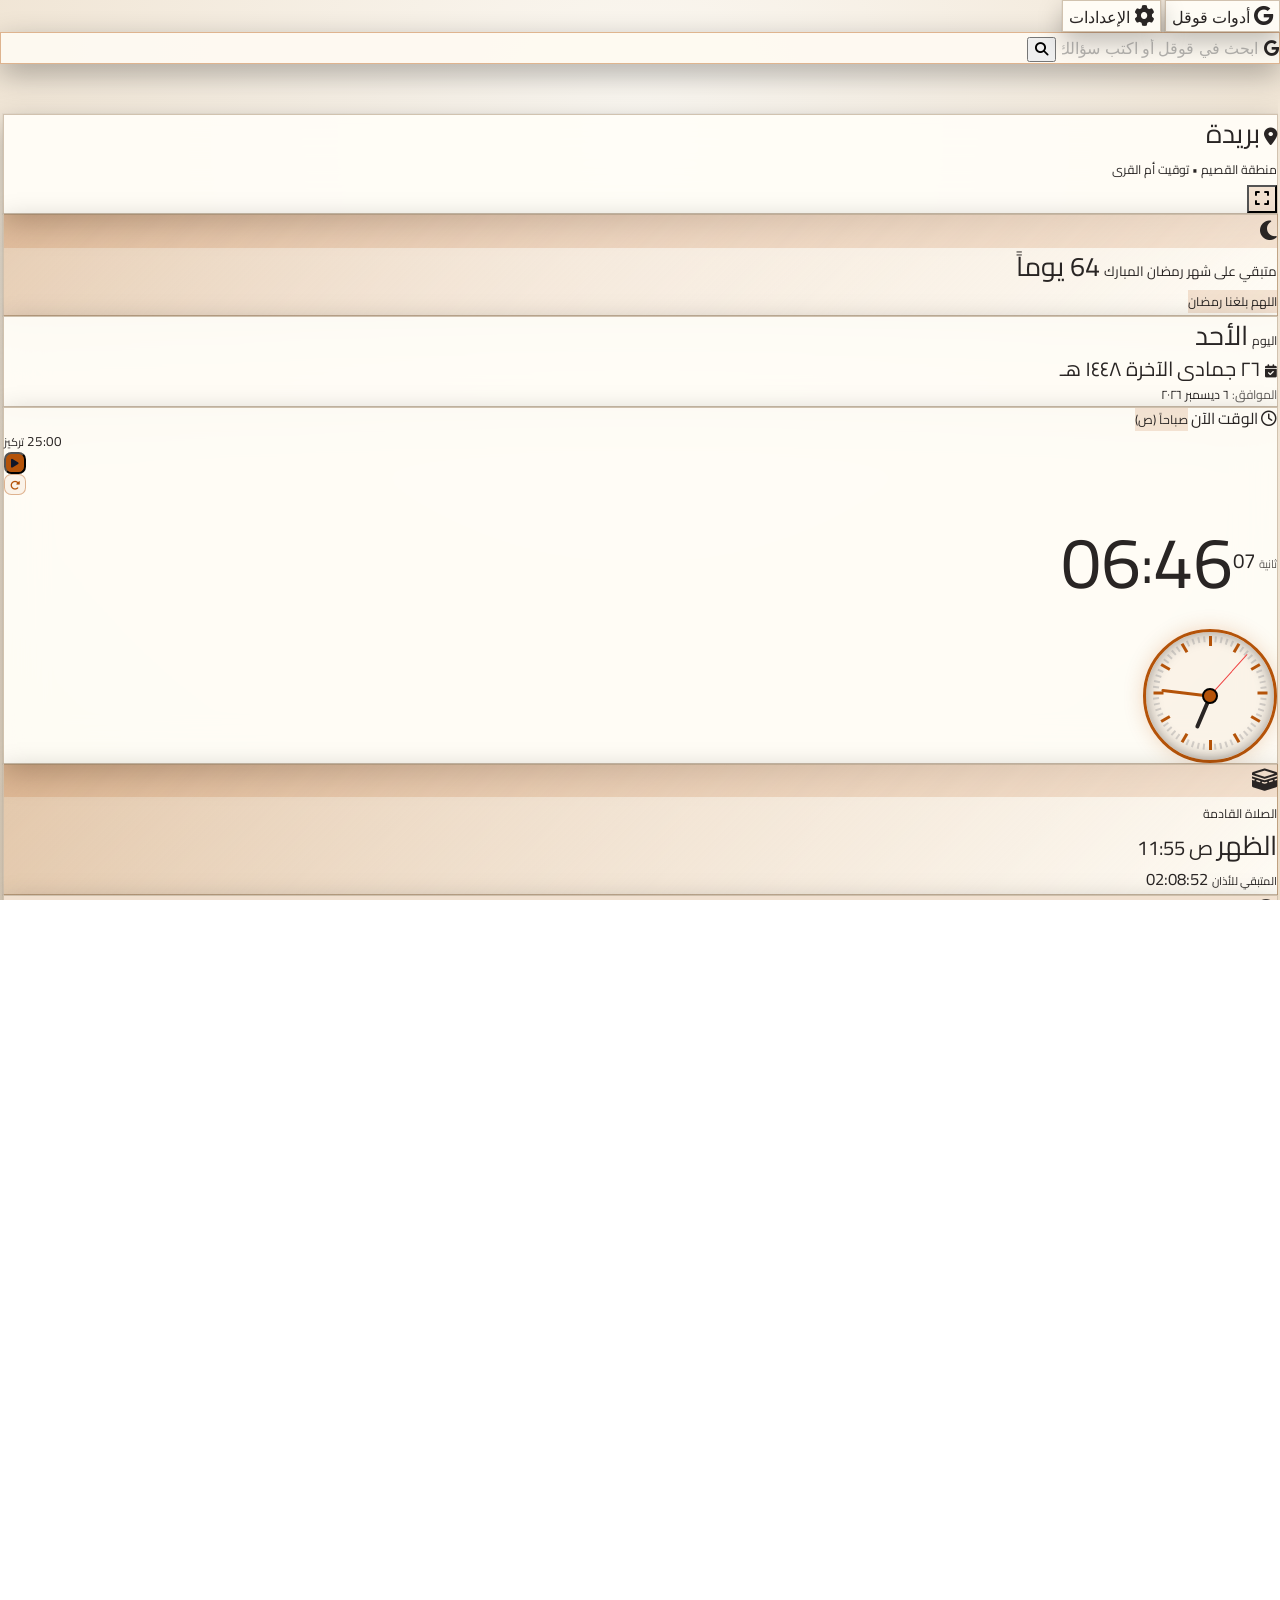
==== index.html @ 60ce83f7 "Add files via upload" ====
﻿<!DOCTYPE html>
<html lang="ar" dir="rtl">
<head>
  <meta charset="UTF-8">
  <meta name="viewport" content="width=device-width, initial-scale=1.0">
  <title>New Tab Smart</title>
  
  <link rel="icon" href="data:image/svg+xml,%3Csvg xmlns='http://www.w3.org/2000/svg' viewBox='0 0 100 100'%3E%3Ctext y='.9em' font-size='90'%3E%F0%9F%95%8C%3C/text%3E%3C/svg%3E">

  <!-- Google Fonts -->
  <link rel="preconnect" href="https://fonts.googleapis.com">
  <link rel="preconnect" href="https://fonts.gstatic.com" crossorigin>
  <link href="https://fonts.googleapis.com/css2?family=Amiri+Quran&family=Amiri:wght@400;700&family=Cairo:wght@400;600;700;800;900&family=Tajawal:wght@400;500;700;800;900&display=swap" rel="stylesheet">
  
  <!-- Tailwind CSS & Config (Local MV3 Compliant) -->
  <script src="tailwind-config.js"></script>
  <script src="tailwind.js"></script>
  
  <!-- Font Awesome 6.5.1 -->
  <link rel="stylesheet" href="https://cdnjs.cloudflare.com/ajax/libs/font-awesome/6.5.1/css/all.min.css">

  <style>
    /* 1. Theme Gold (الملكي الذهبي) - default theme and shared dark tokens */
    :root,
    body.theme-gold {
      --accent-color: #f59e0b;
      --accent-rgb: 245 158 11;
      --glow-color: rgba(245, 158, 11, 0.35);
      --bg-gradient: radial-gradient(circle at 50% 15%, #1f1708 0%, #080604 100%);
      --panel-bg: rgba(22, 17, 9, 0.84);
      --panel-border: rgba(245, 158, 11, 0.25);
      --card-subtle-bg: rgba(245, 158, 11, 0.05);
      --dock-bg: rgba(26, 20, 11, 0.92);
      --dock-border: rgba(245, 158, 11, 0.3);
      --dock-pill-bg: rgba(245, 158, 11, 0.14);
      --dock-pill-text: #fef3c7;
      --dock-pill-border: rgba(245, 158, 11, 0.35);
      --text-main: #f8fafc;
      --clock-num-color: #ffffff;
      --modal-bg: rgba(20, 15, 8, 0.97);
    }

    /* 2. Theme Emerald (الزمردي الإسلامي) */
    body.theme-emerald {
      --accent-color: #10b981;
      --accent-rgb: 16 185 129;
      --glow-color: rgba(16, 185, 129, 0.35);
      --bg-gradient: radial-gradient(circle at 50% 15%, #05291d 0%, #020d09 100%);
      --panel-bg: rgba(6, 32, 23, 0.84);
      --panel-border: rgba(16, 185, 129, 0.25);
      --card-subtle-bg: rgba(16, 185, 129, 0.05);
      --dock-bg: rgba(8, 38, 28, 0.92);
      --dock-border: rgba(16, 185, 129, 0.3);
      --dock-pill-bg: rgba(16, 185, 129, 0.14);
      --dock-pill-text: #d1fae5;
      --dock-pill-border: rgba(16, 185, 129, 0.35);
      --modal-bg: rgba(5, 28, 20, 0.97);
    }

    /* 3. Theme Sapphire (الأزرق الليلي) */
    body.theme-sapphire {
      --accent-color: #38bdf8;
      --accent-rgb: 56 189 248;
      --glow-color: rgba(56, 189, 248, 0.35);
      --bg-gradient: radial-gradient(circle at 50% 15%, #0c2545 0%, #030d1a 100%);
      --panel-bg: rgba(11, 29, 54, 0.84);
      --panel-border: rgba(56, 189, 248, 0.25);
      --card-subtle-bg: rgba(56, 189, 248, 0.05);
      --dock-bg: rgba(14, 35, 64, 0.92);
      --dock-border: rgba(56, 189, 248, 0.3);
      --dock-pill-bg: rgba(56, 189, 248, 0.14);
      --dock-pill-text: #e0f2fe;
      --dock-pill-border: rgba(56, 189, 248, 0.35);
      --modal-bg: rgba(10, 26, 48, 0.97);
    }

    /* 4. Theme Amethyst (البنفسجي الملكي) */
    body.theme-amethyst {
      --accent-color: #c084fc;
      --accent-rgb: 192 132 252;
      --glow-color: rgba(192, 132, 252, 0.35);
      --bg-gradient: radial-gradient(circle at 50% 15%, #2b113e 0%, #0c0413 100%);
      --panel-bg: rgba(33, 14, 48, 0.84);
      --panel-border: rgba(192, 132, 252, 0.32);
      --card-subtle-bg: rgba(192, 132, 252, 0.05);
      --dock-bg: rgba(38, 17, 56, 0.92);
      --dock-border: rgba(192, 132, 252, 0.3);
      --dock-pill-bg: rgba(192, 132, 252, 0.14);
      --dock-pill-text: #f3e8ff;
      --dock-pill-border: rgba(192, 132, 252, 0.35);
      --modal-bg: rgba(28, 12, 42, 0.97);
    }

    /* 5. Theme OLED (الأسود الفخم) */
    body.theme-oled {
      --accent-color: #f1f5f9;
      --accent-rgb: 241 245 249;
      --glow-color: rgba(255, 255, 255, 0.2);
      --bg-gradient: radial-gradient(circle at 50% 15%, #111114 0%, #000000 100%);
      --panel-bg: rgba(16, 16, 18, 0.88);
      --panel-border: rgba(255, 255, 255, 0.20);
      --card-subtle-bg: rgba(255, 255, 255, 0.04);
      --dock-bg: rgba(18, 18, 20, 0.94);
      --dock-border: rgba(255, 255, 255, 0.18);
      --dock-pill-bg: rgba(255, 255, 255, 0.08);
      --dock-pill-text: #f1f5f9;
      --dock-pill-border: rgba(255, 255, 255, 0.22);
      --modal-bg: rgba(12, 12, 14, 0.98);
    }

    /* 6. Theme Light (الثيم الفاتح الصباحي) */
    body.theme-light {
      --accent-color: #2563eb;
      --accent-rgb: 37 99 235;
      --glow-color: rgba(37, 99, 235, 0.22);
      --bg-gradient: linear-gradient(135deg, #f8fafc 0%, #e2e8f0 100%);
      --panel-bg: rgba(255, 255, 255, 0.90);
      --panel-border: rgba(37, 99, 235, 0.26);
      --card-subtle-bg: rgba(37, 99, 235, 0.04);
      --dock-bg: rgba(255, 255, 255, 0.95);
      --dock-border: rgba(30, 64, 175, 0.34);
      --dock-pill-bg: #f1f5f9;
      --dock-pill-text: #0f172a;
      --dock-pill-border: rgba(15, 23, 42, 0.12);
      --text-main: #0f172a;
      --clock-num-color: #0f172a;
      --modal-bg: rgba(255, 255, 255, 0.98);
    }

    /* 7. Theme Beige (الثيم البيج الدافئ) */
    body.theme-beige {
      --accent-color: #b45309;
      --accent-rgb: 180 83 9;
      --glow-color: rgba(180, 83, 9, 0.22);
      --bg-gradient: radial-gradient(circle at 50% 15%, #fbf8f2 0%, #ebdcc7 100%);
      --panel-bg: rgba(255, 253, 247, 0.94);
      --panel-border: rgba(122, 82, 38, 0.34);
      --card-subtle-bg: rgba(180, 83, 9, 0.05);
      --dock-bg: rgba(254, 250, 242, 0.96);
      --dock-border: rgba(180, 83, 9, 0.42);
      --dock-pill-bg: #f6eedf;
      --dock-pill-text: #292524;
      --dock-pill-border: rgba(140, 95, 45, 0.30);
      --text-main: #292524;
      --clock-num-color: #292524;
      --modal-bg: rgba(255, 252, 246, 0.98);
    }

    html, body {
      margin: 0;
      padding: 0;
      width: 100vw;
      height: 100vh;
      overflow: hidden;
      background: var(--bg-gradient);
      color: var(--text-main);
      font-family: 'Cairo', sans-serif;
      user-select: none;
      transition: background 0.4s ease, color 0.4s ease;
    }

    /* Panel Styles */
    .tv-panel {
      background: var(--panel-bg);
      backdrop-filter: blur(20px);
      -webkit-backdrop-filter: blur(20px);
      border: 1px solid var(--panel-border);
      box-shadow: 0 10px 28px rgba(0, 0, 0, 0.25);
      color: var(--text-main);
      transition: all 0.3s ease;
    }

    .tv-accent-panel {
      background: linear-gradient(135deg, rgb(var(--accent-rgb) / 0.16) 0%, var(--panel-bg) 100%);
      border: 1.5px solid rgb(var(--accent-rgb) / 0.5);
      box-shadow: 0 0 25px var(--glow-color);
      color: var(--text-main);
      transition: all 0.3s ease;
    }

    .bg-accent-subtle {
      background-color: rgb(var(--accent-rgb) / 0.15);
    }

    /* Fixed LTR Clock Display */
    .time-digits-container {
      direction: ltr !important;
      unicode-bidi: isolate;
      display: inline-flex;
      align-items: center;
    }

    @keyframes colonBlink {
      0%, 100% { opacity: 1; transform: scale(1); }
      50% { opacity: 0.2; transform: scale(0.9); }
    }
    .colon-pulse {
      animation: colonBlink 1s ease-in-out infinite;
    }

    /* Analog Clock: الشكل يتحكم فيه data-face / data-marks / data-hands / data-numerals */
    .analog-dial {
      --dial-size: clamp(94px, 10vw, 172px);
      --mark-top: 4px; --mark-h: 6px; --mark-w: 1.5px;
      --mark-major-h: 10px; --mark-major-w: 3px;
      position: relative;
      width: var(--dial-size);
      height: var(--dial-size);
      flex-shrink: 0;
      cursor: pointer;
      border-radius: 50%;
      background: var(--card-subtle-bg);
      border: 3px solid var(--accent-color);
      box-shadow: 0 0 20px var(--glow-color), inset 0 0 15px rgba(0, 0, 0, 0.4);
      transition: border-color 0.4s ease, box-shadow 0.4s ease, border-radius 0.3s ease;
    }
    .analog-center-dot {
      position: absolute;
      top: 50%;
      left: 50%;
      width: 12px;
      height: 12px;
      background: var(--accent-color);
      border: 2px solid #000;
      border-radius: 50%;
      transform: translate(-50%, -50%);
      z-index: 30;
    }
    .analog-hand {
      position: absolute;
      bottom: 50%;
      left: 50%;
      transform-origin: bottom center;
      border-radius: 5px;
      z-index: 20;
    }
    .analog-hand.hour { width: var(--hand-hour-w, 3.2%); height: var(--hand-hour-l, 27%); margin-left: calc(var(--hand-hour-w, 3.2%) / -2); background: var(--text-main); }
    .analog-hand.minute { width: var(--hand-min-w, 2.1%); height: var(--hand-min-l, 38.5%); margin-left: calc(var(--hand-min-w, 2.1%) / -2); background: var(--accent-color); }
    .analog-hand.second { width: var(--hand-sec-w, 1.1%); height: var(--hand-sec-l, 44%); margin-left: calc(var(--hand-sec-w, 1.1%) / -2); background: #ef4444; }

    .analog-dial[data-hands="thin"] { --hand-hour-w: 2%; --hand-min-w: 1.3%; --hand-sec-w: 0.7%; }
    .analog-dial[data-hands="bold"] { --hand-hour-w: 4.6%; --hand-hour-l: 25%; --hand-min-w: 3.2%; --hand-sec-w: 1.4%; }
    .analog-dial[data-hands="sword"] { --hand-hour-w: 4.4%; --hand-min-w: 3%; }
    .analog-dial[data-hands="sword"] .analog-hand.hour,
    .analog-dial[data-hands="sword"] .analog-hand.minute {
      border-radius: 0;
      clip-path: polygon(50% 0, 100% 100%, 0 100%);
    }

    .analog-mark {
      position: absolute;
      width: var(--mark-w);
      height: var(--mark-h);
      background: rgba(150, 150, 150, 0.4);
      left: calc(50% - var(--mark-w) / 2);
      top: var(--mark-top);
      transform-origin: 50% calc(var(--dial-size) / 2 - 3px - var(--mark-top));
    }
    .analog-mark.major {
      width: var(--mark-major-w);
      height: var(--mark-major-h);
      background: var(--accent-color);
      left: calc(50% - var(--mark-major-w) / 2);
    }
    .analog-dial[data-marks="dots"] { --mark-top: 6px; --mark-h: 3px; --mark-w: 3px; --mark-major-h: 6px; --mark-major-w: 6px; }
    .analog-dial[data-marks="dots"] .analog-mark { border-radius: 50%; }

    .analog-dial[data-face="filled"] { background: radial-gradient(circle at 50% 35%, rgb(var(--accent-rgb) / 0.3), var(--panel-bg)); }
    .analog-dial[data-face="double"] { box-shadow: 0 0 20px var(--glow-color), inset 0 0 0 5px var(--panel-bg), inset 0 0 0 6.5px rgb(var(--accent-rgb) / 0.65); }
    .analog-dial[data-face="square"] { border-radius: 24%; }
    .analog-dial[data-face="glass"] {
      background: linear-gradient(135deg, rgba(255, 255, 255, 0.2), rgba(255, 255, 255, 0.03));
      backdrop-filter: blur(8px);
      -webkit-backdrop-filter: blur(8px);
      border-color: rgb(var(--accent-rgb) / 0.55);
    }

    .analog-num {
      position: absolute;
      transform: translate(-50%, -50%);
      font-family: 'Cairo', sans-serif;
      font-weight: 800;
      font-size: calc(var(--dial-size) * 0.115);
      line-height: 1;
      color: var(--text-main);
      opacity: 0.88;
      z-index: 5;
      pointer-events: none;
    }
    .analog-dial[data-numerals="roman"] .analog-num { font-size: calc(var(--dial-size) * 0.085); }

    /* City change button: appears on hover/focus only (always visible on touch screens) */
    .city-change-btn {
      opacity: 0;
      transform: scale(0.8);
      transition: opacity 0.2s ease, transform 0.2s ease, background-color 0.2s ease;
    }
    #widgetCityHeader:hover .city-change-btn,
    .city-change-btn:focus-visible { opacity: 1; transform: scale(1); }
    .city-change-btn:hover { background-color: rgb(var(--accent-rgb) / 0.3); }
    @media (hover: none) {
      .city-change-btn { opacity: 0.85; transform: none; }
    }

    /* Date emphasis (Hijri / Gregorian) */
    #widgetDatesCalendar[data-date-focus="gregorian"] #gregorianDateFull {
      font-size: calc(1.125rem * var(--fs) * var(--ui-scale, 1) * var(--wfs, 1));
      font-weight: 700;
      color: var(--accent-color);
    }
    #widgetDatesCalendar[data-date-focus="gregorian"] #hijriDateFull {
      font-size: calc(0.75rem * var(--fs) * var(--ui-scale, 1) * var(--wfs, 1));
      font-weight: 500;
      color: var(--text-main);
      opacity: 0.85;
    }

    /* Popover animations (the transform-origin classes below anchor each popover to its button) */
    @keyframes popoverFromTop {
      0% { opacity: 0; transform: scale(0.85) translateY(-8px); }
      100% { opacity: 1; transform: scale(1) translateY(0); }
    }

    @keyframes popoverFromBottom {
      0% { opacity: 0; transform: scale(0.85) translateY(10px); }
      100% { opacity: 1; transform: scale(1) translateY(0); }
    }

    .popover-anchor-top-right,
    .popover-anchor-top-left {
      animation: popoverFromTop 0.22s cubic-bezier(0.16, 1, 0.3, 1) forwards;
    }
    .popover-anchor-bottom-right,
    .popover-anchor-bottom-left {
      animation: popoverFromBottom 0.22s cubic-bezier(0.16, 1, 0.3, 1) forwards;
    }
    .popover-anchor-top-right { transform-origin: top right; }
    .popover-anchor-top-left { transform-origin: top left; }
    .popover-anchor-bottom-right { transform-origin: bottom right; }
    .popover-anchor-bottom-left { transform-origin: bottom left; }

    /* Popover Card Styles */
    .popover-card {
      background: var(--modal-bg);
      backdrop-filter: blur(24px);
      -webkit-backdrop-filter: blur(24px);
      border: 1.5px solid var(--panel-border);
      box-shadow: 0 16px 45px rgba(0, 0, 0, 0.45);
      color: var(--text-main);
    }

    /* Custom Scrollbar */
    ::-webkit-scrollbar {
      width: 5px;
      height: 5px;
    }
    ::-webkit-scrollbar-track {
      background: transparent;
    }
    ::-webkit-scrollbar-thumb {
      background: var(--accent-color);
      border-radius: 9999px;
      opacity: 0.6;
    }

    /* Theme Dock Styling */
    .theme-dock {
      background: var(--dock-bg);
      border: 1px solid var(--dock-border);
      box-shadow: 0 10px 30px rgba(0, 0, 0, 0.3);
    }

    .theme-pill-btn {
      background: var(--dock-pill-bg);
      color: var(--dock-pill-text);
      border: 1px solid var(--dock-pill-border);
      transition: all 0.2s cubic-bezier(0.4, 0, 0.2, 1);
    }
    .theme-pill-btn:hover {
      transform: translateY(-2px);
      box-shadow: 0 4px 12px var(--glow-color);
      border-color: var(--accent-color);
    }

    /* Corner Buttons */
    .corner-btn {
      background: var(--panel-bg);
      border: 1px solid var(--panel-border);
      color: var(--text-main);
      backdrop-filter: blur(15px);
      -webkit-backdrop-filter: blur(15px);
      transition: transform 0.22s cubic-bezier(0.4, 0, 0.2, 1),
                  box-shadow 0.22s cubic-bezier(0.4, 0, 0.2, 1),
                  border-color 0.22s cubic-bezier(0.4, 0, 0.2, 1),
                  background-color 0.22s cubic-bezier(0.4, 0, 0.2, 1),
                  color 0.22s cubic-bezier(0.4, 0, 0.2, 1);
    }
    .corner-btn:hover {
      transform: translateY(-2px);
      border-color: var(--accent-color);
      box-shadow: 0 0 18px var(--glow-color);
    }

    /* Inputs must stay selectable although the page disables selection (Safari bug) */
    input {
      user-select: text;
    }

    /* Smooth burn-in protection shift */
    #dashboardMain {
      transition: transform 1.5s ease;
    }

    /* Light themes: translucent white fills/borders are invisible on light panels */
    :is(body.theme-light, body.theme-beige) .bg-white\/5 { background-color: rgba(15, 23, 42, 0.05); }
    :is(body.theme-light, body.theme-beige) .bg-white\/10,
    :is(body.theme-light, body.theme-beige) .hover\:bg-white\/10:hover { background-color: rgba(15, 23, 42, 0.09); }
    :is(body.theme-light, body.theme-beige) .border-white\/10,
    :is(body.theme-light, body.theme-beige) .border-white\/20 { border-color: rgba(15, 23, 42, 0.14); }

    /* تكبير الخطوط: --fs للمقاس العام، و--wfs لمقاس كل بطاقة/شريط على حدة */
    :root { --fs: 1.12; --wfs: 1; }
    html body .text-xs { font-size: calc(0.75rem * var(--fs) * var(--ui-scale, 1) * var(--wfs, 1)); line-height: 1.4; }
    html body .text-sm { font-size: calc(0.875rem * var(--fs) * var(--ui-scale, 1) * var(--wfs, 1)); line-height: 1.4; }
    html body .text-base { font-size: calc(1rem * var(--fs) * var(--ui-scale, 1) * var(--wfs, 1)); line-height: 1.4; }
    html body .text-lg { font-size: calc(1.125rem * var(--fs) * var(--ui-scale, 1) * var(--wfs, 1)); line-height: 1.4; }
    html body .text-xl { font-size: calc(1.25rem * var(--fs) * var(--ui-scale, 1) * var(--wfs, 1)); line-height: 1.4; }
    html body .text-2xl { font-size: calc(1.5rem * var(--fs) * var(--ui-scale, 1) * var(--wfs, 1)); line-height: 1.4; }
    html body .text-3xl { font-size: calc(1.875rem * var(--fs) * var(--ui-scale, 1) * var(--wfs, 1)); line-height: 1.4; }
    html body .text-\[9px\] { font-size: calc(9px * var(--fs) * var(--ui-scale, 1) * var(--wfs, 1)); }
    html body .text-\[10px\] { font-size: calc(10px * var(--fs) * var(--ui-scale, 1) * var(--wfs, 1)); }
    html body .text-\[11px\] { font-size: calc(11px * var(--fs) * var(--ui-scale, 1) * var(--wfs, 1)); }
    @media (min-width: 1024px) {
      html body .lg\:text-sm { font-size: calc(0.875rem * var(--fs) * var(--ui-scale, 1) * var(--wfs, 1)); line-height: 1.4; }
      html body .lg\:text-base { font-size: calc(1rem * var(--fs) * var(--ui-scale, 1) * var(--wfs, 1)); line-height: 1.4; }
      html body .lg\:text-lg { font-size: calc(1.125rem * var(--fs) * var(--ui-scale, 1) * var(--wfs, 1)); line-height: 1.4; }
      html body .lg\:text-2xl { font-size: calc(1.5rem * var(--fs) * var(--ui-scale, 1) * var(--wfs, 1)); line-height: 1.4; }
      html body .lg\:text-3xl { font-size: calc(1.875rem * var(--fs) * var(--ui-scale, 1) * var(--wfs, 1)); line-height: 1.4; }
    }

    /* Hide element utility */
    .widget-hidden {
      display: none !important;
    }

    /* ================= RESPONSIVE ADAPTATION FOR ALL SCREENS ================= */
    :root {
      --footer-h: 74px;
    }

    @supports (height: 100dvh) {
      html, body { height: 100dvh; }
    }

    /* The dashboard takes every free pixel and scrolls internally on short/narrow screens */
    #dashboardMain {
      width: 100%;
      height: auto !important;
      flex: 1 1 auto;
      min-height: 0;
      overflow-y: auto;
      overflow-x: hidden;
      padding-top: 3.25rem;
      padding-bottom: 3.25rem;
      scrollbar-gutter: stable;
    }

    /* Keeps the lower cards readable on short screens; the dashboard scrolls instead */
    #lowerWidgetsSection { min-height: 200px; }

    /* Corner buttons and their popovers always sit just above the footer */
    /* زر قائمة المهام: يبدأ الفوتر من الركن ويجاور شريط أدوات الذكاء مباشرة */
    #tasksBtn { order: 0; flex-shrink: 0; }
    #tasksPopover,
    #azkarPopover,
    #themePopover {
      bottom: calc(var(--footer-h) + 0.75rem);
      max-height: calc(100dvh - var(--footer-h) - 1.5rem);
    }

    #cityPopover { max-height: calc(100dvh - 7rem); }

    /* عناصر شرائط الأدوات المخفية من الإعدادات أو بزر الفأرة الأيمن */
    .dock-item-hidden { display: none !important; }

    /* لافتة رسائل الأذان والتنبيه تطفو فوق شريط الفوتر */
    #prayerNoticeBanner {
      bottom: calc(var(--footer-h) + 0.9rem);
      animation: notice-pop .25s ease-out;
    }
    @keyframes notice-pop {
      from { opacity: 0; transform: translate(-50%, 10px); }
      to   { opacity: 1; transform: translate(-50%, 0); }
    }

    /* Fluid clock and prayer counters so they never collapse or overflow */
    #digitalHours,
    #digitalMinutes { font-size: calc(clamp(2.25rem, 5.6vw, 9rem) * var(--ui-scale, 1) * var(--wfs, 1)); }
    #widgetDigitalClock .colon-pulse { font-size: calc(clamp(1.8rem, 4.4vw, 7rem) * var(--ui-scale, 1) * var(--wfs, 1)); }
    #digitalSeconds { font-size: calc(clamp(1rem, 1.6vw, 2.6rem) * var(--ui-scale, 1) * var(--wfs, 1)); }
    #nextPrayerCountdown,
    #prevPrayerElapsed { font-size: calc(clamp(0.95rem, 1.3vw, 1.7rem) * var(--ui-scale, 1) * var(--wfs, 1)); }
    #widgetDigitalClock { flex-wrap: wrap; gap: 0.75rem; }

    /* ---------- Tasks popover: expand upward + drag resize handle ---------- */
    #tasksPopover {
      display: flex;
      flex-direction: column;
      max-height: calc(100dvh - var(--footer-h) - 1.5rem);
    }
    #tasksPopover.hidden { display: none; }
    #tasksPopover.is-expanded {
      top: 0.9rem;
      max-height: none;
      height: auto !important;
    }
    #tasksPopover.is-expanded #tasksListContainer { max-height: none !important; }
    #tasksPopover.is-resized #tasksListContainer { max-height: none !important; }
    #tasksResizeHandle { touch-action: none; }

    /* ---------- Card layout customizer: move / resize / enlarge ---------- */
    #layoutSpacer { display: none; }

    .widget-card { position: relative; }

    #dashboardMain.custom-layout {
      position: relative;
      justify-content: flex-start;
      overflow-x: hidden;
    }
    #dashboardMain.custom-layout > .layout-group { display: contents; }
    #dashboardMain.custom-layout .widget-card {
      position: absolute;
      margin: 0;
      overflow: hidden;
      transition: border-color 0.2s ease, box-shadow 0.2s ease;
    }
    #dashboardMain.custom-layout #layoutSpacer { display: block; flex: 0 0 auto; }

    #dashboardMain.layout-editing {
      background-image: radial-gradient(rgb(var(--accent-rgb) / 0.18) 1px, transparent 1px);
      background-size: 22px 22px;
      background-position: 0 0;
    }
    #dashboardMain.layout-editing .widget-card {
      outline: 1.5px dashed rgb(var(--accent-rgb) / 0.65);
      outline-offset: 3px;
      box-shadow: 0 14px 36px rgba(0, 0, 0, 0.35);
    }
    #dashboardMain.layout-editing .widget-card.layout-active {
      outline-style: solid;
      z-index: 25 !important;
    }

    .layout-handle {
      position: absolute;
      z-index: 40;
      display: none;
      align-items: center;
      justify-content: center;
      width: 27px;
      height: 27px;
      padding: 0;
      border-radius: 9px;
      background: var(--accent-color);
      color: #0f172a;
      border: 1px solid rgba(255, 255, 255, 0.55);
      box-shadow: 0 4px 14px rgba(0, 0, 0, 0.4);
      font-size: 11px;
      line-height: 1;
      cursor: move;
      touch-action: none;
      transition: transform 0.15s ease;
    }
    .layout-handle:hover { transform: scale(1.1); }
    .layout-drag-handle { top: 6px; left: 6px; }
    .layout-resize-handle { bottom: 6px; left: 6px; cursor: nwse-resize; }
    #dashboardMain.layout-editing .layout-handle { display: flex; }

    #layoutToolbar { z-index: 55; }

    /* Theme-aware range sliders (per-card enlargement) */
    .tv-range {
      -webkit-appearance: none;
      appearance: none;
      width: 100%;
      height: 6px;
      border-radius: 9999px;
      background: rgba(127, 127, 127, 0.28);
      outline: none;
      cursor: pointer;
      accent-color: var(--accent-color);
    }
    .tv-range::-webkit-slider-thumb {
      -webkit-appearance: none;
      width: 16px;
      height: 16px;
      border-radius: 50%;
      background: var(--accent-color);
      border: 2px solid var(--panel-bg);
      box-shadow: 0 0 10px var(--glow-color);
      cursor: pointer;
    }
    .tv-range::-moz-range-thumb {
      width: 14px;
      height: 14px;
      border-radius: 50%;
      background: var(--accent-color);
      border: 2px solid var(--panel-bg);
      box-shadow: 0 0 10px var(--glow-color);
      cursor: pointer;
    }
    .tv-range:disabled { opacity: 0.4; cursor: not-allowed; }

    /* ---------- Bottom docks: adjustable width, order and height ---------- */
    #mainFooter {
      height: auto !important;
      min-height: 74px;
      flex-shrink: 0;
      --ai-dock-width: 68%;
    }
    #widgetAiToolsDock {
      flex: 0 1 var(--ai-dock-width, 68%);
      min-width: 0;
    }
    #widgetSocialDock {
      flex: 1 1 0;
      min-width: 0;
      overflow-x: auto;
    }
    #themeSwitcherWrap { order: 3; flex-shrink: 0; }
    #widgetAiToolsDock { order: 1; }
    #widgetSocialDock { order: 2; }
    #mainFooter.docks-swapped #widgetAiToolsDock { order: 2; }
    #mainFooter.docks-swapped #widgetSocialDock { order: 1; }

    /* ---------- Settings tabs & widget rows ---------- */
    .settings-tab {
      opacity: 0.7;
      transition: opacity 0.2s ease, background 0.2s ease, color 0.2s ease;
    }
    .settings-tab:hover { opacity: 1; }
    .settings-tab.is-active {
      background: var(--accent-color);
      color: #0f172a;
      font-weight: 900;
      opacity: 1;
    }
    .widget-setting-row input[type="range"] { min-width: 0; }

    /* City online search results */
    .city-result-btn {
      background: var(--dock-pill-bg);
      border: 1px solid var(--dock-pill-border);
      color: var(--dock-pill-text);
      transition: border-color 0.2s ease, background 0.2s ease;
    }
    .city-result-btn:hover {
      border-color: var(--accent-color);
      background: rgb(var(--accent-rgb) / 0.18);
    }

    /* Theme-aware select used in the settings */
    .theme-select {
      background: var(--dock-pill-bg);
      color: var(--dock-pill-text);
      border: 1px solid var(--dock-pill-border);
      outline: none;
      cursor: pointer;
      max-width: 60%;
    }
    .theme-select:focus { border-color: var(--accent-color); box-shadow: 0 0 0 2px var(--glow-color); }
    .theme-select option { background: var(--modal-bg); color: var(--text-main); }

    @media (min-width: 1700px) {
      :root { --fs: 1.2; }
    }
    @media (min-width: 2300px) {
      :root { --fs: 1.32; }
      #dashboardMain { padding-inline: 1rem; }
    }

    /* ---------- Tablets / small laptops ---------- */
    @media (max-width: 1279px) {
      :root { --fs: 1.05; }
      html body { padding: 0.6rem; }
      #dashboardMain { padding-top: 3.1rem; }
      #widgetDigitalClock { padding: 0.75rem; }
    }

    @media (max-width: 1023px) {
      :root { --footer-h: 128px; --fs: 1; }

      #widgetCityHeader,
      #widgetRamadanCountdown { grid-column: span 6 !important; }
      #widgetDatesCalendar { grid-column: span 12 !important; }
      #widgetDigitalClock,
      #widgetPrayerStatusCards,
      #widgetAyahCard,
      #widgetDhikrCard,
      #widgetWeatherCard { grid-column: span 12 !important; }

      /* Stacked cards keep their natural height and let the dashboard scroll */
      #lowerWidgetsSection { flex: 0 0 auto !important; }

      #dashboardMain { padding-bottom: 3.4rem; }

      #mainFooter {
        height: auto !important;
        flex-wrap: wrap;
        gap: 0.5rem;
        padding-top: 0.15rem;
      }
      /* الشاشات الصغيرة: أدوات الذكاء صفاً كاملاً فوق شريط التواصل وزر المهام */
      #widgetAiToolsDock { order: -1; flex: 1 1 100%; }
      #tasksBtn { order: 1; flex-shrink: 0; }
      #widgetSocialDock { order: 2; flex: 1 1 0; min-width: 0; overflow-x: auto; }
      #themeSwitcherWrap { order: 3; }

      #googlePopover { max-height: calc(100dvh - 5rem); overflow-y: auto; }
    }

    /* ---------- Phones ---------- */
    @media (max-width: 639px) {
      :root { --footer-h: 124px; --fs: 0.95; }
      html body { padding: 0.4rem; }

      #dashboardMain { padding-top: 3.2rem; padding-bottom: 3.2rem; gap: 0.5rem; }
      header, section { gap: 0.5rem !important; }

      #widgetCityHeader,
      #widgetRamadanCountdown { grid-column: span 12 !important; }

      /* Icon-only corner buttons keep the small screen clean */
      .corner-btn > span:not([id]) { display: none; }
      #googleBtn, #settingsBtn, #tasksBtn { padding: 0.5rem 0.65rem; }

      /* All popovers become edge-to-edge sheets */
      #googlePopover,
      #settingsPopover,
      #tasksPopover,
      #azkarPopover,
      #cityPopover,
      #themePopover {
        left: 0.5rem !important;
        right: 0.5rem !important;
        width: auto !important;
        min-width: 0;
      }

      #prayersRowGrid { grid-template-columns: repeat(3, minmax(0, 1fr)) !important; }
      #weatherSevenDaysGrid { grid-template-columns: repeat(4, minmax(0, 1fr)) !important; }
      #widgetPrayerStatusCards > div { flex-wrap: wrap; gap: 0.5rem; }
      #widgetDigitalClock { justify-content: center; }
      #widgetDhikrCard { min-height: 9rem; }
    }

    /* ---------- بحث قوقل العلوي ---------- */
    #googleSearchBar { direction: rtl; }
    #googleSearchBar input { outline: none; border: none; background: transparent; }
    #googleSearchBar input::placeholder { opacity: .55; }

    /* ---------- مؤقت التركيز (بومودورو) بجانب الوقت الآن ---------- */
    .pomodoro-btn {
      width: 1.35rem; height: 1.35rem; border-radius: .45rem;
      background: var(--accent-color); color: #0f172a;
      display: flex; align-items: center; justify-content: center; flex-shrink: 0;
      transition: opacity .15s ease, transform .15s ease;
    }
    .pomodoro-btn:hover { opacity: .9; transform: scale(1.08); }
    .pomodoro-btn-alt { background: var(--card-subtle-bg); color: var(--accent-color); border: 1px solid rgb(var(--accent-rgb) / .4); }

    /* ---------- تباين الألوان: حدود أوضح وخطوط باهتة أقرب للقراءة ---------- */
    .tv-panel, .tv-accent-panel {
      border-color: var(--panel-border);
      box-shadow: 0 10px 28px rgba(0, 0, 0, .28), 0 0 0 1px rgba(0, 0, 0, .03);
    }
    .footer-dock, .corner-btn {
      box-shadow: 0 10px 24px rgba(0, 0, 0, .25), 0 0 0 1px rgba(0, 0, 0, .04);
    }
    .opacity-55, .opacity-60, .opacity-65 { opacity: .74 !important; }

    /* ---------- مفكرة سريعة ---------- */
    #scratchArea { direction: rtl; resize: none; user-select: text; }

    /* ---------- تلميح الطقس التفصيلي ---------- */
    #weatherTooltip {
      position: absolute;
      pointer-events: none;
      z-index: 45;
      opacity: 0;
      transition: opacity .15s ease;
      white-space: nowrap;
    }

    /* شريط تقدم ورد التسبيح */
    #tasbihProgressBar { min-width: 0; border-radius: 9999px; }

    /* ================================================================
       حجم الواجهة العام: معامل محتوى موحّد يضرب كل مقاسات الخط
       (--ui-scale) فيتكبر محتوى كل البطاقات والأشرطة مع بقاء أماكنها
       ثابتة، وعند الامتلاء يصبح لوح البطاقات قابلاً للتمرير دون قطع.
       ================================================================ */
    html[data-ui-scale] #dashboardMain { overflow-y: auto !important; }
  </style>
</head>

<body class="theme-beige relative w-screen h-screen flex flex-col justify-between p-3 lg:p-4 overflow-hidden">

  <!-- ================= 3 CORNER BUTTONS (GOOGLE RIGHT, SETTINGS LEFT, TASKS BOTTOM-RIGHT) ================= -->
  
  <!-- 1. Top Right: Google Apps (أدوات قوقل - Reversed to Right) -->
  <button id="googleBtn" data-action="togglePopover" data-arg="googlePopover" title="أدوات قوقل" class="corner-btn absolute top-3 right-3 z-30 px-3.5 py-2 rounded-2xl flex items-center gap-2 shadow-lg">
    <i class="fa-brands fa-google text-lg text-accent"></i>
    <span class="font-bold text-xs lg:text-sm">أدوات قوقل</span>
    <span class="w-2 h-2 rounded-full bg-accent animate-pulse"></span>
  </button>

  <!-- 2. Top Left: Settings (الإعدادات - Reversed to Left) -->
  <button id="settingsBtn" data-action="togglePopover" data-arg="settingsPopover" title="الإعدادات وتخصيص الواجهة" class="corner-btn absolute top-3 left-3 z-30 px-3.5 py-2 rounded-2xl flex items-center gap-2 shadow-lg">
    <i class="fa-solid fa-gear text-lg text-accent"></i>
    <span class="font-bold text-xs lg:text-sm">الإعدادات</span>
  </button>

  <!-- 2b. البحث العالي في قوقل: بين زرّ خودکار الأعلى -->
  <form id="googleSearchBar" class="hidden md:flex absolute top-3 left-1/2 -translate-x-1/2 z-30 items-center gap-1.5 theme-dock rounded-2xl px-2.5 py-1.5 shadow-lg w-[min(430px,42vw)]">
    <i class="fa-brands fa-google text-accent text-sm flex-shrink-0"></i>
    <input id="googleSearchInput" type="text" placeholder="ابحث في قوقل أو اكتب سؤالك..." autocomplete="off" spellcheck="false"
      class="flex-grow min-w-0 text-sm font-bold">
    <button type="submit" title="بحث" aria-label="بحث في قوقل" class="w-7 h-7 rounded-lg bg-accent text-slate-950 flex items-center justify-center flex-shrink-0 hover:opacity-90 transition">
      <i class="fa-solid fa-magnifying-glass text-xs"></i>
    </button>
  </form>

  <!-- 3. Bottom Right: Tasks — moved next to the AI tools dock in the footer corner -->


  <!-- ================= MAIN DASHBOARD BODY (FLEXIBLE NON-OVERLAPPING LAYOUT) ================= -->
  <div id="dashboardMain" class="w-full h-[calc(100vh-84px)] flex flex-col justify-between gap-2.5 z-10 px-1 pt-12 overflow-hidden">

    <!-- TOP ROW: City & Status, Ramadan Countdown, Full Dates & Fullscreen -->
    <header class="layout-group grid grid-cols-12 gap-2.5 items-stretch flex-shrink-0">
      
      <!-- City & Status (3 Cols) -->
      <div id="widgetCityHeader" class="widget-card col-span-3 tv-panel rounded-2xl px-4 py-2 flex items-center justify-between">
        <div class="flex items-center gap-3">
          <div class="relative flex h-3 w-3">
            <span class="animate-ping absolute inline-flex h-full w-full rounded-full bg-emerald-400 opacity-75"></span>
            <span class="relative inline-flex rounded-full h-3 w-3 bg-emerald-500"></span>
          </div>
          <div>
            <div class="flex items-center gap-2">
              <i class="fa-solid fa-location-dot text-accent text-base"></i>
              <span id="currentCityName" class="font-black text-xl lg:text-2xl">بريدة</span>
              <button id="cityChangeBtn" type="button" data-action="togglePopover" data-arg="cityPopover" title="تغيير المدينة وتحديد موقعك" aria-label="تغيير المدينة" class="city-change-btn w-6 h-6 rounded-lg bg-accent-subtle text-accent border border-accent/30 flex items-center justify-center flex-shrink-0">
                <i class="fa-solid fa-location-crosshairs text-[11px]"></i>
              </button>
            </div>
            <span id="currentRegionSubtitle" class="text-[11px] opacity-80 font-tajawal truncate max-w-[170px] block">منطقة القصيم • توقيت أم القرى</span>
          </div>
        </div>
        <button id="fullscreenBtn" title="ملء الشاشة" class="w-9 h-9 rounded-xl bg-accent-subtle hover:bg-accent/30 text-accent flex items-center justify-center transition border border-accent/30">
          <i class="fa-solid fa-expand text-sm"></i>
        </button>
      </div>

      <!-- Ramadan Grand Countdown (4 Cols) -->
      <div id="widgetRamadanCountdown" class="widget-card col-span-4 tv-accent-panel rounded-2xl px-4 py-2 flex items-center justify-between">
        <div class="flex items-center gap-3">
          <div class="w-10 h-10 rounded-xl bg-accent-subtle flex items-center justify-center border border-accent">
            <i class="fa-solid fa-moon text-accent text-xl animate-pulse"></i>
          </div>
          <div>
            <span class="text-xs opacity-90 font-tajawal font-bold block">متبقي على شهر رمضان المبارك</span>
            <span id="ramadanCountdown" class="text-xl lg:text-2xl font-black text-accent font-cairo">-- يوماً</span>
          </div>
        </div>
        <span class="text-[11px] opacity-85 font-tajawal border border-accent/40 bg-accent-subtle px-2.5 py-0.5 rounded-full hidden xl:inline">اللهم بلغنا رمضان</span>
      </div>

      <!-- Hijri & Gregorian Calendar (5 Cols) -->
      <div id="widgetDatesCalendar" class="widget-card col-span-5 tv-panel rounded-2xl px-4 py-2 flex items-center justify-between border-r-4 border-r-accent">
        <div>
          <span class="text-[11px] opacity-70 font-tajawal block">اليوم</span>
          <span id="dayOfWeekName" class="text-xl lg:text-2xl font-black">--</span>
        </div>
        <div class="h-7 w-[1px] bg-white/10 mx-2"></div>
        <div class="text-left flex-grow pl-1">
          <div class="flex items-center justify-end gap-2 text-accent font-bold text-base lg:text-lg">
            <i class="fa-solid fa-calendar-check text-xs"></i>
            <span id="hijriDateFull">--</span>
          </div>
          <div class="text-[11px] font-tajawal mt-0.5 text-right flex justify-end gap-1.5 items-center opacity-85">
            <span class="opacity-60">الموافق:</span>
            <span id="gregorianDateFull" class="font-medium">--</span>
          </div>
        </div>
      </div>

    </header>

    <!-- MIDDLE UPPER ROW: Clock & Next/Prev Prayer -->
    <section class="layout-group grid grid-cols-12 gap-2.5 flex-shrink-0">

      <!-- Digital & Analog Clock (7 Cols) -->
      <div id="widgetDigitalClock" class="widget-card col-span-7 tv-panel rounded-3xl p-4 flex items-center justify-between relative overflow-hidden">
        
        <!-- Strict LTR Digital Display -->
        <div class="flex flex-col justify-center">
          <div class="flex items-center gap-2 text-accent font-bold text-xs lg:text-sm mb-0.5">
            <i class="fa-regular fa-clock"></i>
            <span>الوقت الآن</span>
            <span id="digitalAmPmBadge" class="bg-accent-subtle text-accent border border-accent/40 text-[11px] px-2 py-0.5 rounded-md mr-1 font-bold">--</span>

            <!-- مؤقّت التركيز (Pomodoro) المصغّر -->
            <div id="pomodoroWidget" class="flex items-center gap-1.5 bg-black/20 border border-accent/30 rounded-xl px-2 py-1 mr-auto" dir="ltr">
              <span id="pomodoroModeLabel" dir="rtl" class="text-[10px] font-tajawal font-bold opacity-75 whitespace-nowrap">تركيز</span>
              <span id="pomodoroDisplay" class="font-mono text-xs font-black text-accent" dir="ltr">25:00</span>
              <button id="pomodoroToggleBtn" data-action="togglePomodoro" title="بدء/إيقاف مؤقت التركيز (بومودورو)" class="pomodoro-btn">
                <i id="pomodoroToggleIcon" class="fa-solid fa-play text-[9px]"></i>
              </button>
              <button data-action="pomodoroNext" title="تبديل التركيز/الاستراحة" class="pomodoro-btn pomodoro-btn-alt">
                <i class="fa-solid fa-rotate-right text-[9px]"></i>
              </button>
            </div>
          </div>

          <div class="time-digits-container" dir="ltr">
            <span id="digitalHours" class="text-6xl lg:text-7xl xl:text-8xl font-black tracking-tight" style="color: var(--clock-num-color);">00</span>
            <span class="text-5xl lg:text-6xl xl:text-7xl text-accent font-black colon-pulse mx-1">:</span>
            <span id="digitalMinutes" class="text-6xl lg:text-7xl xl:text-8xl font-black tracking-tight" style="color: var(--clock-num-color);">00</span>
            <div class="flex flex-col ml-3 justify-center items-start">
              <span id="digitalSeconds" class="text-2xl lg:text-3xl font-extrabold text-accent font-mono leading-none">00</span>
              <span class="text-[10px] opacity-60 uppercase tracking-widest mt-1">ثانية</span>
            </div>
          </div>
        </div>

        <!-- Luxury Analog Dial -->
        <div id="widgetAnalogClock" data-action="nextClockStyle" role="button" tabindex="0" class="analog-dial flex-shrink-0">
          <div class="analog-hand hour" id="hourHand"></div>
          <div class="analog-hand minute" id="minuteHand"></div>
          <div class="analog-hand second" id="secondHand"></div>
          <div class="analog-center-dot"></div>
        </div>
      </div>

      <!-- Prayer Status (5 Cols) -->
      <div id="widgetPrayerStatusCards" class="widget-card col-span-5 grid grid-rows-2 gap-2">
        
        <!-- Next Prayer Card -->
        <div class="tv-accent-panel rounded-2xl p-3 flex items-center justify-between">
          <div class="flex items-center gap-3">
            <div class="w-11 h-11 rounded-xl bg-accent-subtle flex items-center justify-center text-accent text-xl border border-accent">
              <i class="fa-solid fa-kaaba"></i>
            </div>
            <div>
              <span class="text-[11px] opacity-80 font-bold block font-tajawal">الصلاة القادمة</span>
              <div class="flex items-baseline gap-2">
                <span id="nextPrayerName" class="text-2xl font-black">--</span>
                <span id="nextPrayerTime" class="text-lg font-black text-accent font-mono" dir="ltr">--:--</span>
              </div>
            </div>
          </div>
          
          <div class="bg-slate-950/70 px-3.5 py-1.5 rounded-xl border border-accent/50 shadow-inner text-center">
            <span class="text-[10px] font-bold font-tajawal block text-white/90">المتبقي للأذان</span>
            <span id="nextPrayerCountdown" class="text-xl lg:text-2xl font-black text-emerald-300 font-mono drop-shadow" dir="ltr">00:00:00</span>
          </div>
        </div>

        <!-- Elapsed Prayer Card -->
        <div class="tv-panel rounded-2xl p-3 flex items-center justify-between">
          <div class="flex items-center gap-3">
            <div class="w-11 h-11 rounded-xl bg-accent-subtle flex items-center justify-center text-accent text-xl border border-accent/30">
              <i class="fa-solid fa-clock-rotate-left"></i>
            </div>
            <div>
              <span class="text-[11px] opacity-70 font-bold block font-tajawal">الصلاة السابقة</span>
              <div class="flex items-baseline gap-2">
                <span id="prevPrayerName" class="text-2xl font-bold opacity-90">--</span>
                <span id="prevPrayerTime" class="text-lg font-bold opacity-75 font-mono" dir="ltr">--:--</span>
              </div>
            </div>
          </div>

          <div class="bg-black/30 px-3.5 py-1.5 rounded-xl border border-white/10 text-center">
            <span class="text-[10px] opacity-70 font-tajawal block">مضى عليها</span>
            <span id="prevPrayerElapsed" class="text-xl lg:text-2xl font-extrabold text-accent font-mono" dir="ltr">00:00:00</span>
          </div>
        </div>

      </div>

    </section>

    <!-- MIDDLE ROW: Complete 6-Prayers Full Bar -->
    <section id="widgetPrayerRowBar" class="widget-card tv-panel rounded-2xl p-2 flex-shrink-0">
      <div class="grid grid-cols-6 gap-2" id="prayersRowGrid">
        <!-- Rendered dynamically without overflowing borders -->
      </div>
    </section>

    <!-- LOWER SECTION: Tadabbur Ayah + Daily Dhikr Card + 7-Day Weather Forecast -->
    <section id="lowerWidgetsSection" class="layout-group grid grid-cols-12 gap-2.5 flex-grow items-stretch min-h-0">

      <!-- Tadabbur Ayah (6 Cols) -->
      <div id="widgetAyahCard" class="widget-card col-span-6 tv-accent-panel rounded-3xl p-3.5 flex flex-col justify-between relative overflow-hidden">
        <div class="flex items-center justify-between border-b border-white/10 pb-2">
          <div class="flex items-center gap-2.5">
            <div class="w-8 h-8 rounded-lg bg-accent-subtle flex items-center justify-center text-accent">
              <i class="fa-solid fa-book-open-reader text-base"></i>
            </div>
            <div>
              <h2 class="text-sm lg:text-base font-black">تَدَبُّرُ آيَة</h2>
              <span id="ayahCountNote" class="text-[10px] opacity-75 font-tajawal">تتجدد تلقائياً</span>
            </div>
          </div>
          
          <div class="flex items-center gap-1.5">
            <button id="ayahPlayBtn" data-action="toggleAyahAudio" title="سماع الآية بصوت المنشاوي مرتّلاً" class="w-8 h-8 rounded-lg bg-accent-subtle hover:bg-accent hover:text-slate-950 text-accent border border-accent/40 flex items-center justify-center transition flex-shrink-0">
              <i id="ayahPlayIcon" class="fa-solid fa-play text-xs"></i>
            </button>
            <button data-action="displayRandomAyah" class="px-2.5 py-1 rounded-lg bg-accent-subtle hover:bg-accent hover:text-slate-950 text-accent border border-accent/40 text-xs font-bold transition flex items-center gap-1">
              <i class="fa-solid fa-rotate"></i>
              <span>آية أخرى</span>
            </button>
            <span id="ayahSurahBadge" class="bg-black/30 text-accent border border-accent/30 text-[11px] font-bold px-2 py-0.5 rounded-lg">--</span>
          </div>
        </div>

        <div class="my-auto py-1.5 text-center overflow-y-auto max-h-24">
          <p id="ayahQuranicText" class="font-quran text-xl lg:text-2xl leading-relaxed drop-shadow-sm px-2 transition-opacity duration-300">
            « ... »
          </p>
        </div>

        <div class="bg-black/20 rounded-xl p-2.5 border border-accent/20 flex items-start gap-2">
          <i class="fa-solid fa-seedling text-emerald-400 text-sm mt-0.5 flex-shrink-0"></i>
          <div class="overflow-hidden">
            <span class="text-[11px] text-emerald-400 font-bold block">لَطِيفَةٌ وَتَدَبُّر:</span>
            <p id="ayahTadabburText" class="text-xs opacity-90 font-tajawal font-medium leading-relaxed line-clamp-2">
              --
            </p>
          </div>
        </div>
      </div>

      <!-- Quick Interactive Dhikr Card (2 Cols) -->
      <div id="widgetDhikrCard" class="widget-card col-span-2 tv-panel rounded-3xl p-3 flex flex-col justify-between text-center relative overflow-hidden">
        <div class="flex items-center justify-between border-b border-white/10 pb-1.5">
          <div class="flex items-center gap-1.5">
            <i class="fa-solid fa-star-and-crescent text-accent text-xs"></i>
            <span class="text-xs font-bold font-tajawal">ذِكرُ السَّاعَة</span>
            <span id="dailyTasbihCounterBadge" title="عدد التسبيحات في الفترة الحالية" class="bg-accent-subtle text-accent border border-accent/40 text-[10px] font-bold px-1.5 py-0.5 rounded-full">0</span>
          </div>
          <button data-action="nextQuickDhikr" title="تغيير الذكر" class="text-accent hover:opacity-80 text-xs p-1">
            <i class="fa-solid fa-arrows-rotate"></i>
          </button>
        </div>

        <div class="my-auto py-1">
          <p id="quickDhikrText" class="font-cairo font-bold text-sm lg:text-base text-accent leading-snug">
            سبحان الله وبحمده سبحان الله العظيم
          </p>
          <span id="quickDhikrVirtue" class="text-[10px] opacity-75 font-tajawal block mt-1">
            كلمتان خفيفتان على اللسان ثقيلتان في الميزان
          </span>
        </div>

        <button data-action="incrementDhikrCounter" class="w-full py-1.5 rounded-xl bg-accent text-slate-950 font-black text-xs flex items-center justify-center gap-1.5 shadow hover:opacity-90 active:scale-95 transition">
          <i class="fa-solid fa-fingerprint"></i>
          <span>سَبِّح الآن:</span>
          <span id="quickDhikrCount" class="font-mono text-sm font-black bg-black/20 px-1.5 py-0.5 rounded">0</span>
        </button>

        <!-- شريط تقدّم ورد التسبيح اليومي -->
        <div class="mt-1 px-1">
          <div class="flex items-center justify-between text-[9px] font-tajawal opacity-75 mb-0.5">
            <span>وِرد اليوم</span>
            <span dir="ltr" class="font-mono font-bold"><b id="tasbihProgressCount">0</b>/<span id="tasbihTargetText">100</span></span>
          </div>
          <div class="h-1.5 rounded-full bg-black/25 overflow-hidden">
            <div id="tasbihProgressBar" class="h-full bg-accent transition-all duration-300" style="width:0%"></div>
          </div>
        </div>
      </div>

      <!-- 7-Day Weather Forecast (4 Cols) -->
      <div id="widgetWeatherCard" class="widget-card col-span-4 tv-panel rounded-3xl p-3 flex flex-col justify-between">
        
        <div class="flex items-center justify-between border-b border-white/10 pb-1.5">
          <div class="flex items-center gap-2.5">
            <div id="currentWeatherIcon" class="text-2xl text-yellow-400">
              <i class="fa-solid fa-sun"></i>
            </div>
            <div>
              <div class="flex items-baseline gap-1.5">
                <span id="currentTemp" class="text-2xl font-black">--°</span>
                <span id="currentWeatherDesc" class="text-xs font-bold font-tajawal opacity-90">جارٍ التحميل...</span>
              </div>
              <span class="text-[10px] opacity-60 font-tajawal">الطقس المباشر</span>
            </div>
          </div>

          <div data-weather-day="0" title="مرّر للمزيد: الرطوبة والرياح والشروق/الغروب" class="flex items-center gap-2 text-[10px] font-tajawal bg-black/20 px-2.5 py-1 rounded-lg border border-white/10 cursor-help">
            <div><i class="fa-solid fa-droplet text-blue-400 ml-0.5"></i><span id="humidityVal" class="font-bold">--%</span></div>
            <div><i class="fa-solid fa-wind text-teal-400 ml-0.5"></i><span id="windVal" class="font-bold">--</span></div>
          </div>
        </div>

        <div class="grid grid-cols-7 gap-1 my-1" id="weatherSevenDaysGrid">
          <!-- Populated via API -->
        </div>

        <div class="text-center text-[10px] opacity-60 font-tajawal">
          توقعات الطقس الأسبوعية عبر الأقمار الاصطناعية
        </div>

        <!-- تلميح تفصيلي يظهر عند تمرير المؤشر فوق أي يوم -->
        <div id="weatherTooltip" class="hidden theme-dock rounded-xl px-2.5 py-1.5 text-[10px] leading-relaxed shadow-lg"></div>
      </div>

    </section>

    <!-- Spacer used only in the custom free-layout mode so the dashboard can scroll to the last card -->
    <div id="layoutSpacer" aria-hidden="true"></div>

  </div>


  <!-- ================= BOTTOM INTERACTIVE DOCKS (ENLARGED & HARMONIZED WITH THEME) ================= -->
  <footer id="mainFooter" class="w-full h-[74px] z-20 flex items-center justify-between gap-3 px-1 pt-1">

    <!-- 0. Tasks Button (قائمة المهام — يجاور شريط أدوات الذكاء في الركن تماماً) -->
    <button id="tasksBtn" data-action="togglePopover" data-arg="tasksPopover" title="قائمة المهام اليومية" class="corner-btn flex-shrink-0 px-3.5 py-2 rounded-2xl flex items-center gap-2 shadow-lg">
      <i class="fa-solid fa-list-check text-base text-accent"></i>
      <span class="font-bold text-xs lg:text-sm">قائمة المهام</span>
      <span id="pendingTasksBadge" class="bg-red-500 text-white text-[10px] font-bold px-1.5 py-0.5 rounded-full">0</span>
    </button>

    <!-- 0b. زر المفكرة السريعة (بجانب قائمة المهام في الركن) -->
    <button id="scratchBtn" data-action="togglePopover" data-arg="scratchPopover" title="مفكرة سريعة: تدوين أرقام وملاحظات عابرة (تُحفظ تلقائياً)" class="corner-btn flex-shrink-0 px-3 py-2 rounded-2xl flex items-center gap-2 shadow-lg">
      <i class="fa-solid fa-note-sticky text-base text-accent"></i>
      <span class="font-bold text-xs hidden xl:inline">مفكرة</span>
    </button>

    <!-- 1. AI Tools Dock (ENLARGED BUTTONS & EXPANDED TO 20+ ESSENTIAL AI TOOLS) -->
    <div id="widgetAiToolsDock" class="footer-dock theme-dock flex-grow flex items-center rounded-2xl px-3 py-2 overflow-x-auto">
      
      <!-- Label Pill (icon only) -->
      <div class="flex items-center pl-3 ml-2 border-l border-white/20 flex-shrink-0" title="أدوات الذكاء الاصطناعي">
        <div class="w-8 h-8 rounded-xl bg-accent text-slate-950 flex items-center justify-center text-base shadow font-black">
          <i class="fa-solid fa-brain"></i>
        </div>
      </div>

      <!-- AI Capsule Buttons (Enlarged px-4 py-2 text-sm) -->
      <div class="flex items-center gap-2 flex-nowrap overflow-x-auto font-bold text-xs lg:text-sm py-0.5">
        
        <a href="https://chatgpt.com" target="_blank" rel="noopener noreferrer" class="theme-pill-btn flex items-center gap-2 px-3.5 py-2 rounded-xl whitespace-nowrap">
          <i class="fa-solid fa-comment-dots text-emerald-500 text-sm"></i>
          <span>ChatGPT</span>
        </a>

        <a href="https://gemini.google.com" target="_blank" rel="noopener noreferrer" class="theme-pill-btn flex items-center gap-2 px-3.5 py-2 rounded-xl whitespace-nowrap">
          <i class="fa-solid fa-wand-magic-sparkles text-blue-500 text-sm"></i>
          <span>Gemini</span>
        </a>

        <a href="https://claude.ai" target="_blank" rel="noopener noreferrer" class="theme-pill-btn flex items-center gap-2 px-3.5 py-2 rounded-xl whitespace-nowrap">
          <i class="fa-solid fa-certificate text-amber-600 text-sm"></i>
          <span>Claude</span>
        </a>

        <a href="https://chat.deepseek.com" target="_blank" rel="noopener noreferrer" class="theme-pill-btn flex items-center gap-2 px-3.5 py-2 rounded-xl whitespace-nowrap">
          <i class="fa-solid fa-fish text-cyan-500 text-sm"></i>
          <span>DeepSeek</span>
        </a>

        <a href="https://copilot.microsoft.com" target="_blank" rel="noopener noreferrer" class="theme-pill-btn flex items-center gap-2 px-3.5 py-2 rounded-xl whitespace-nowrap">
          <i class="fa-brands fa-microsoft text-blue-400 text-sm"></i>
          <span>Copilot</span>
        </a>

        <a href="https://perplexity.ai" target="_blank" rel="noopener noreferrer" class="theme-pill-btn flex items-center gap-2 px-3.5 py-2 rounded-xl whitespace-nowrap">
          <i class="fa-solid fa-asterisk text-teal-500 text-sm"></i>
          <span>Perplexity</span>
        </a>

        <a href="https://x.ai" target="_blank" rel="noopener noreferrer" class="theme-pill-btn flex items-center gap-2 px-3.5 py-2 rounded-xl whitespace-nowrap">
          <i class="fa-brands fa-x-twitter text-sm"></i>
          <span>Grok</span>
        </a>

        <a href="https://notebooklm.google.com" target="_blank" rel="noopener noreferrer" class="theme-pill-btn flex items-center gap-2 px-3.5 py-2 rounded-xl whitespace-nowrap">
          <i class="fa-solid fa-book text-indigo-500 text-sm"></i>
          <span>NotebookLM</span>
        </a>

        <a href="https://chat.mistral.ai" target="_blank" rel="noopener noreferrer" class="theme-pill-btn flex items-center gap-2 px-3.5 py-2 rounded-xl whitespace-nowrap">
          <i class="fa-solid fa-wind text-orange-500 text-sm"></i>
          <span>Mistral</span>
        </a>

        <a href="https://poe.com" target="_blank" rel="noopener noreferrer" class="theme-pill-btn flex items-center gap-2 px-3.5 py-2 rounded-xl whitespace-nowrap">
          <i class="fa-solid fa-message text-purple-500 text-sm"></i>
          <span>Poe</span>
        </a>

        <a href="https://elevenlabs.io" target="_blank" rel="noopener noreferrer" class="theme-pill-btn flex items-center gap-2 px-3.5 py-2 rounded-xl whitespace-nowrap">
          <i class="fa-solid fa-microphone-lines text-pink-500 text-sm"></i>
          <span>ElevenLabs</span>
        </a>

        <a href="https://www.midjourney.com" target="_blank" rel="noopener noreferrer" class="theme-pill-btn flex items-center gap-2 px-3.5 py-2 rounded-xl whitespace-nowrap">
          <i class="fa-solid fa-sailboat text-blue-400 text-sm"></i>
          <span>Midjourney</span>
        </a>

        <a href="https://runwayml.com" target="_blank" rel="noopener noreferrer" class="theme-pill-btn flex items-center gap-2 px-3.5 py-2 rounded-xl whitespace-nowrap">
          <i class="fa-solid fa-video text-green-500 text-sm"></i>
          <span>Runway</span>
        </a>

        <a href="https://suno.com" target="_blank" rel="noopener noreferrer" class="theme-pill-btn flex items-center gap-2 px-3.5 py-2 rounded-xl whitespace-nowrap">
          <i class="fa-solid fa-music text-yellow-500 text-sm"></i>
          <span>Suno AI</span>
        </a>

        <a href="https://www.krea.ai" target="_blank" rel="noopener noreferrer" class="theme-pill-btn flex items-center gap-2 px-3.5 py-2 rounded-xl whitespace-nowrap">
          <i class="fa-solid fa-palette text-violet-500 text-sm"></i>
          <span>Krea AI</span>
        </a>

        <a href="https://huggingface.co/chat" target="_blank" rel="noopener noreferrer" class="theme-pill-btn flex items-center gap-2 px-3.5 py-2 rounded-xl whitespace-nowrap">
          <i class="fa-solid fa-face-smile text-amber-500 text-sm"></i>
          <span>HuggingChat</span>
        </a>

        <a href="https://www.meta.ai" target="_blank" rel="noopener noreferrer" class="theme-pill-btn flex items-center gap-2 px-3.5 py-2 rounded-xl whitespace-nowrap">
          <i class="fa-brands fa-meta text-blue-500 text-sm"></i>
          <span>Meta AI</span>
        </a>

        <a href="https://firefly.adobe.com" target="_blank" rel="noopener noreferrer" class="theme-pill-btn flex items-center gap-2 px-3.5 py-2 rounded-xl whitespace-nowrap">
          <i class="fa-solid fa-fire text-red-500 text-sm"></i>
          <span>Adobe Firefly</span>
        </a>

        <a href="https://aistudio.google.com" target="_blank" rel="noopener noreferrer" class="theme-pill-btn flex items-center gap-2 px-3.5 py-2 rounded-xl whitespace-nowrap">
          <i class="fa-solid fa-flask text-teal-400 text-sm"></i>
          <span>AI Studio</span>
        </a>

        <a href="https://labs.google" target="_blank" rel="noopener noreferrer" class="theme-pill-btn flex items-center gap-2 px-3.5 py-2 rounded-xl whitespace-nowrap">
          <i class="fa-solid fa-flask-vial text-lime-500 text-sm"></i>
          <span>Google Labs</span>
        </a>

        <a href="https://cloud.google.com/products/ai" target="_blank" rel="noopener noreferrer" class="theme-pill-btn flex items-center gap-2 px-3.5 py-2 rounded-xl whitespace-nowrap">
          <i class="fa-brands fa-google text-sky-400 text-sm"></i>
          <span>Google Cloud AI</span>
        </a>

      </div>
    </div>

    <!-- 2. Social Dock (Enlarged & Harmonized) -->
    <div id="widgetSocialDock" class="footer-dock theme-dock flex items-center gap-2 rounded-2xl px-3 py-2 flex-shrink-0">
      
      <a href="https://www.facebook.com" target="_blank" rel="noopener noreferrer" title="Facebook" class="theme-pill-btn w-10 h-10 rounded-xl flex items-center justify-center">
        <i class="fa-brands fa-facebook text-lg text-sky-500"></i>
      </a>

      <a href="https://x.com" target="_blank" rel="noopener noreferrer" title="X (Twitter)" class="theme-pill-btn w-10 h-10 rounded-xl flex items-center justify-center">
        <i class="fa-brands fa-x-twitter text-base"></i>
      </a>

      <a href="https://web.whatsapp.com" target="_blank" rel="noopener noreferrer" title="WhatsApp" class="theme-pill-btn w-10 h-10 rounded-xl flex items-center justify-center">
        <i class="fa-brands fa-whatsapp text-lg text-emerald-500"></i>
      </a>

      <a href="https://web.telegram.org" target="_blank" rel="noopener noreferrer" title="Telegram" class="theme-pill-btn w-10 h-10 rounded-xl flex items-center justify-center">
        <i class="fa-brands fa-telegram text-lg text-blue-400"></i>
      </a>

      <a href="https://mail.google.com" target="_blank" rel="noopener noreferrer" title="Gmail" class="theme-pill-btn w-10 h-10 rounded-xl flex items-center justify-center">
        <i class="fa-solid fa-envelope text-base text-red-400"></i>
      </a>

      <a href="https://youtube.com" target="_blank" rel="noopener noreferrer" title="YouTube" class="theme-pill-btn w-10 h-10 rounded-xl flex items-center justify-center">
        <i class="fa-brands fa-youtube text-base text-red-500"></i>
      </a>

      <a href="https://discord.com" target="_blank" rel="noopener noreferrer" title="Discord" class="theme-pill-btn w-10 h-10 rounded-xl flex items-center justify-center">
        <i class="fa-brands fa-discord text-base text-indigo-400"></i>
      </a>

    </div>

    <!-- 3. Quick Theme Switcher Button -->
    <div id="themeSwitcherWrap" class="relative flex items-center flex-shrink-0">
      <button data-action="togglePopover" data-arg="themePopover" class="corner-btn px-4 py-2.5 rounded-2xl flex items-center gap-2 shadow-lg">
        <div class="w-4 h-4 rounded-full border border-white" style="background: var(--accent-color);"></div>
        <span class="text-xs lg:text-sm font-bold font-tajawal">الثيم</span>
        <i class="fa-solid fa-palette text-accent text-sm"></i>
      </button>
    </div>

  </footer>

  <!-- لافتة رسائل الأذان والتنبيه والاختصارات السريعة -->
  <div id="prayerNoticeBanner" class="hidden fixed left-1/2 -translate-x-1/2 z-[60] max-w-[92vw] theme-dock rounded-2xl px-4 py-3 flex items-center gap-3 shadow-xl border border-white/10">
    <i id="prayerNoticeIcon" class="fa-solid fa-bell text-accent text-lg flex-shrink-0"></i>
    <span id="prayerNoticeText" class="text-xs font-bold font-tajawal leading-relaxed"></span>
    <button data-action="dismissPrayerNotice" title="إغلاق" class="w-6 h-6 rounded-lg bg-white/10 hover:bg-white/20 flex items-center justify-center flex-shrink-0 transition">
      <i class="fa-solid fa-xmark text-xs"></i>
    </button>
  </div>


  <!-- ================= INVISIBLE BACKDROP FOR POPOVERS ================= -->
  <div id="popoverBackdrop" class="hidden fixed inset-0 z-40 bg-black/25 backdrop-blur-[2px] transition-opacity" data-action="closeAllPopovers"></div>

  <!-- Floating toolbar shown while the free card-layout editor is active -->
  <div id="layoutToolbar" class="hidden fixed top-2.5 left-1/2 -translate-x-1/2 max-w-[95vw] theme-dock rounded-2xl px-3 py-2 flex items-center gap-2 text-[11px] font-tajawal">
    <span class="w-7 h-7 rounded-lg bg-accent text-slate-950 flex items-center justify-center flex-shrink-0">
      <i class="fa-solid fa-arrows-up-down-left-right"></i>
    </span>
    <span class="hidden md:inline font-bold whitespace-nowrap">وضع التخصيص: اسحب البطاقة من المقبض، وغيّر حجمها من الزاوية اليسرى السفلية</span>
    <span class="md:hidden font-bold whitespace-nowrap">وضع التخصيص مفعّل</span>
    <button data-action="finishLayoutEditing" class="px-3 py-1.5 rounded-lg bg-accent text-slate-950 font-black flex items-center gap-1.5 hover:opacity-90 transition">
      <i class="fa-solid fa-check"></i>
      <span>تم</span>
    </button>
    <button data-action="exportSettings" title="حفظ التخطيط في ملف" class="px-2.5 py-1.5 rounded-lg bg-white/10 hover:bg-white/20 flex items-center gap-1.5 transition">
      <i class="fa-solid fa-floppy-disk"></i>
      <span class="hidden sm:inline">حفظ في ملف</span>
    </button>
    <button data-action="resetCustomLayout" title="إعادة البطاقات لترتيبها الأصلي" class="px-2.5 py-1.5 rounded-lg bg-white/10 hover:bg-white/20 flex items-center gap-1.5 transition">
      <i class="fa-solid fa-rotate-left"></i>
      <span class="hidden sm:inline">إعادة ضبط</span>
    </button>
  </div>


  <!-- ================= ANCHORED POPOVERS (EMERGING FROM BUTTONS) ================= -->

  <!-- 1. GOOGLE APPS POPOVER (Anchored Top-Right under Google Apps button) -->
  <div id="googlePopover" class="hidden fixed top-14 right-3 z-50 w-80 lg:w-96 rounded-3xl p-5 popover-card popover-anchor-top-right">
    
    <div class="flex items-center justify-between mb-4 border-b border-white/10 pb-3">
      <div class="flex items-center gap-2">
        <div class="w-8 h-8 rounded-xl bg-accent text-slate-950 flex items-center justify-center text-sm shadow font-black">
          <i class="fa-brands fa-google"></i>
        </div>
        <span class="font-black text-base">أدوات قوقل (Google Workspace)</span>
      </div>
      <button data-action="closeAllPopovers" class="w-7 h-7 rounded-lg bg-accent-subtle hover:bg-accent text-accent hover:text-slate-950 flex items-center justify-center transition">
        <i class="fa-solid fa-xmark text-sm"></i>
      </button>
    </div>

    <!-- Grid of Google Tools (Harmonized with Theme) -->
    <div class="grid grid-cols-3 gap-3 text-center">
      
      <a href="https://myaccount.google.com" target="_blank" rel="noopener noreferrer" class="theme-pill-btn p-2.5 rounded-2xl flex flex-col items-center">
        <div class="w-10 h-10 rounded-xl bg-accent-subtle flex items-center justify-center text-xl text-accent mb-1">
          <i class="fa-regular fa-circle-user"></i>
        </div>
        <span class="text-xs font-semibold">الحساب</span>
      </a>

      <a href="https://google.com" target="_blank" rel="noopener noreferrer" class="theme-pill-btn p-2.5 rounded-2xl flex flex-col items-center">
        <div class="w-10 h-10 rounded-xl bg-accent-subtle flex items-center justify-center text-xl text-accent mb-1 font-black">
          G
        </div>
        <span class="text-xs font-semibold">بحث قوقل</span>
      </a>

      <a href="https://youtube.com" target="_blank" rel="noopener noreferrer" class="theme-pill-btn p-2.5 rounded-2xl flex flex-col items-center">
        <div class="w-10 h-10 rounded-xl bg-accent-subtle flex items-center justify-center text-xl text-red-500 mb-1">
          <i class="fa-brands fa-youtube"></i>
        </div>
        <span class="text-xs font-semibold">YouTube</span>
      </a>

      <a href="https://mail.google.com" target="_blank" rel="noopener noreferrer" class="theme-pill-btn p-2.5 rounded-2xl flex flex-col items-center">
        <div class="w-10 h-10 rounded-xl bg-accent-subtle flex items-center justify-center text-xl text-red-400 mb-1">
          <i class="fa-regular fa-envelope"></i>
        </div>
        <span class="text-xs font-semibold">Gmail</span>
      </a>

      <a href="https://drive.google.com" target="_blank" rel="noopener noreferrer" class="theme-pill-btn p-2.5 rounded-2xl flex flex-col items-center">
        <div class="w-10 h-10 rounded-xl bg-accent-subtle flex items-center justify-center text-xl text-yellow-500 mb-1">
          <i class="fa-brands fa-google-drive"></i>
        </div>
        <span class="text-xs font-semibold">Drive</span>
      </a>

      <a href="https://maps.google.com" target="_blank" rel="noopener noreferrer" class="theme-pill-btn p-2.5 rounded-2xl flex flex-col items-center">
        <div class="w-10 h-10 rounded-xl bg-accent-subtle flex items-center justify-center text-xl text-emerald-500 mb-1">
          <i class="fa-solid fa-location-dot"></i>
        </div>
        <span class="text-xs font-semibold">الخرائط</span>
      </a>

      <a href="https://calendar.google.com" target="_blank" rel="noopener noreferrer" class="theme-pill-btn p-2.5 rounded-2xl flex flex-col items-center">
        <div class="w-10 h-10 rounded-xl bg-accent-subtle flex items-center justify-center text-xl text-blue-500 mb-1">
          <i class="fa-regular fa-calendar-days"></i>
        </div>
        <span class="text-xs font-semibold">التقويم</span>
      </a>

      <a href="https://translate.google.com" target="_blank" rel="noopener noreferrer" class="theme-pill-btn p-2.5 rounded-2xl flex flex-col items-center">
        <div class="w-10 h-10 rounded-xl bg-accent-subtle flex items-center justify-center text-xl text-cyan-500 mb-1">
          <i class="fa-solid fa-language"></i>
        </div>
        <span class="text-xs font-semibold">الترجمة</span>
      </a>

      <a href="https://photos.google.com" target="_blank" rel="noopener noreferrer" class="theme-pill-btn p-2.5 rounded-2xl flex flex-col items-center">
        <div class="w-10 h-10 rounded-xl bg-accent-subtle flex items-center justify-center text-xl text-pink-500 mb-1">
          <i class="fa-solid fa-images"></i>
        </div>
        <span class="text-xs font-semibold">الصور</span>
      </a>

      <a href="https://meet.google.com" target="_blank" rel="noopener noreferrer" class="theme-pill-btn p-2.5 rounded-2xl flex flex-col items-center">
        <div class="w-10 h-10 rounded-xl bg-accent-subtle flex items-center justify-center text-xl text-teal-500 mb-1">
          <i class="fa-solid fa-video"></i>
        </div>
        <span class="text-xs font-semibold">Meet</span>
      </a>

      <a href="https://gemini.google.com" target="_blank" rel="noopener noreferrer" class="theme-pill-btn p-2.5 rounded-2xl flex flex-col items-center">
        <div class="w-10 h-10 rounded-xl bg-accent-subtle flex items-center justify-center text-xl text-accent mb-1">
          <i class="fa-solid fa-wand-magic-sparkles"></i>
        </div>
        <span class="text-xs font-semibold">Gemini</span>
      </a>

      <a href="https://keep.google.com" target="_blank" rel="noopener noreferrer" class="theme-pill-btn p-2.5 rounded-2xl flex flex-col items-center">
        <div class="w-10 h-10 rounded-xl bg-accent-subtle flex items-center justify-center text-xl text-amber-500 mb-1">
          <i class="fa-regular fa-note-sticky"></i>
        </div>
        <span class="text-xs font-semibold">Keep</span>
      </a>

    </div>
  </div>


  <!-- 2. SETTINGS POPOVER (Anchored Top-Left under Settings button) -->
  <div id="settingsPopover" class="hidden fixed top-14 left-3 z-50 w-80 lg:w-[450px] max-h-[85vh] overflow-y-auto rounded-3xl p-5 popover-card popover-anchor-top-left">
    
    <div class="flex items-center justify-between border-b border-white/10 pb-3 mb-4">
      <div class="flex items-center gap-2.5">
        <i class="fa-solid fa-gear text-accent text-xl"></i>
        <h3 class="text-lg font-black">إعدادات الشاشة وتخصيص الواجهة</h3>
      </div>
      <button data-action="closeAllPopovers" class="w-7 h-7 rounded-lg bg-accent-subtle hover:bg-accent text-accent hover:text-slate-950 flex items-center justify-center transition">
        <i class="fa-solid fa-xmark text-sm"></i>
      </button>
    </div>

    <!-- Organized settings: three sections -->
    <div class="grid grid-cols-4 gap-1 p-1 rounded-2xl bg-white/5 border border-white/10 mb-4 text-[10px] font-tajawal">
      <button data-action="switchSettingsTab" data-arg="widgets" data-settings-tab="widgets" class="settings-tab is-active py-2 rounded-xl font-bold transition">
        <i class="fa-solid fa-layer-group block mb-0.5 text-xs"></i>العناصر
      </button>
      <button data-action="switchSettingsTab" data-arg="layout" data-settings-tab="layout" class="settings-tab py-2 rounded-xl font-bold transition">
        <i class="fa-solid fa-table-cells-large block mb-0.5 text-xs"></i>التخطيط
      </button>
      <button data-action="switchSettingsTab" data-arg="appearance" data-settings-tab="appearance" class="settings-tab py-2 rounded-xl font-bold transition">
        <i class="fa-solid fa-palette block mb-0.5 text-xs"></i>المظهر
      </button>
      <button data-action="switchSettingsTab" data-arg="adhan" data-settings-tab="adhan" class="settings-tab py-2 rounded-xl font-bold transition">
        <i class="fa-solid fa-volume-high block mb-0.5 text-xs"></i>الأذان
      </button>
    </div>

    <!-- ===== TAB 1: ELEMENTS (visibility + drag + font size + card size) ===== -->
    <div data-settings-panel="widgets" class="text-xs font-tajawal">
      <div class="flex items-center justify-between mb-1.5">
        <span class="font-black text-accent text-sm"><i class="fa-solid fa-sliders ml-1"></i> بطاقات اللوحة</span>
        <span class="text-[9px] opacity-55">✓ إظهار • ⠿ سحب • ↔ حجم • Aa خط</span>
      </div>
      <p class="text-[10px] opacity-60 leading-relaxed mb-2">
        لكل بطاقة: صحّ للإظهار، مقبض للسحب في وضع التخصيص، وشريطان مستقلان لحجم البطاقة وحجم الخط.
      </p>
      <div id="widgetCustomizationList" class="space-y-1.5"></div>

      <div class="mt-3 pt-3 border-t border-white/10">
        <span class="font-black text-accent text-sm block mb-1"><i class="fa-solid fa-grip-lines ml-1"></i> شرائط الأدوات السفلية</span>
        <p class="text-[10px] opacity-60 leading-relaxed mb-2">
          كبّر خط الشرائط لتكبير الأيقونات والنصوص، وغيّر عرض شريط الأدوات أو بدّل موضع الشريطين.
        </p>
        <div id="dockCustomizationList" class="space-y-1.5"></div>
        <div class="grid grid-cols-2 gap-1.5 mt-2">
          <button data-action="swapDocks" class="col-span-2 py-2 rounded-xl bg-white/5 hover:bg-white/10 border border-white/10 font-bold text-[10px] flex items-center justify-center gap-1.5 transition">
            <i class="fa-solid fa-right-left"></i> تبديل المواقع
          </button>
        </div>

        <div class="flex items-center justify-between gap-2 p-2.5 mt-2 rounded-xl bg-white/5">
          <div class="leading-tight">
            <span class="font-bold text-[11px] block">فتح المواقع والأدوات</span>
            <span class="opacity-60 text-[10px]">صفحة جديدة أم نفس التبويب</span>
          </div>
          <select id="openLinksSelect" class="theme-select text-[11px] font-bold rounded-lg px-2 py-1.5 flex-shrink-0" aria-label="طريقة فتح الروابط">
            <option value="new">صفحة جديدة</option>
            <option value="same">نفس التبويب</option>
          </select>
        </div>

        <div class="mt-2.5">
          <div class="flex items-center justify-between mb-1">
            <span class="font-bold text-[11px] flex items-center gap-1.5"><i class="fa-solid fa-eye-slash text-accent"></i> إخفاء عناصر الشرائط</span>
            <button data-action="showAllDockItems" class="px-2 py-1 rounded-lg bg-accent-subtle hover:bg-accent hover:text-slate-950 text-accent border border-accent/30 font-bold text-[10px] transition">إظهار الكل</button>
          </div>
          <p class="text-[10px] opacity-60 leading-relaxed mb-1.5">
            انقر بالزر الأيمن على أي أيقونة في الشريط لإخفائها فوراً، أو استخدم القائمة أدناه لاستعادتها.
          </p>
          <div id="dockItemsList" class="space-y-1 max-h-44 overflow-y-auto pr-0.5"></div>
        </div>
      </div>
    </div>

    <!-- ===== TAB 2: LAYOUT (free move/resize + presets) ===== -->
    <div data-settings-panel="layout" class="hidden text-xs font-tajawal">
      <span class="font-black text-accent block text-sm mb-1.5">
        <i class="fa-solid fa-up-down-left-right ml-1"></i> تخطيط البطاقات
      </span>
      <p class="text-[10px] opacity-65 leading-relaxed mb-3">
        افتح وضع التخصيص، ثم اسحب أي بطاقة من مقبضها العلوي وغيّر حجمها من الزاوية اليسرى السفلية. تُحفظ كل التغييرات تلقائياً.
      </p>

      <div id="layoutUnavailableNote" class="hidden mb-2.5 p-2 rounded-xl bg-accent-subtle border border-accent/30 text-[10px] leading-relaxed text-accent">
        <i class="fa-solid fa-circle-info ml-1"></i>
        التخصيص الحر متاح على الشاشات الكبيرة (عرض 1024 بكسل فأكثر) حفاظاً على ترتيب البطاقات المتجاوب على الجوال.
      </div>

      <button id="layoutEditBtn" data-action="startLayoutEditing" class="w-full py-2.5 rounded-xl bg-accent text-slate-950 font-black text-[11px] flex items-center justify-center gap-2 shadow hover:opacity-90 transition">
        <i class="fa-solid fa-arrows-up-down-left-right"></i>
        <span>بدء وضع التخصيص (سحب وتغيير الحجم)</span>
      </button>

      <span class="font-black text-accent block text-[11px] mt-3 mb-1.5">
        <i class="fa-solid fa-table-cells-large ml-1"></i> تقسيمات جاهزة:
      </span>
      <div class="grid grid-cols-3 gap-1.5">
        <button data-action="applyLayoutPreset" data-arg="classic" class="p-2 rounded-xl bg-white/5 hover:bg-white/10 border border-white/10 font-bold text-[10px] leading-tight transition">
          <i class="fa-solid fa-border-all block text-accent mb-1"></i> كلاسيكي
        </button>
        <button data-action="applyLayoutPreset" data-arg="focus" class="p-2 rounded-xl bg-white/5 hover:bg-white/10 border border-white/10 font-bold text-[10px] leading-tight transition">
          <i class="fa-solid fa-crosshairs block text-accent mb-1"></i> مركّز
        </button>
        <button data-action="applyLayoutPreset" data-arg="grid" class="p-2 rounded-xl bg-white/5 hover:bg-white/10 border border-white/10 font-bold text-[10px] leading-tight transition">
          <i class="fa-solid fa-table-cells block text-accent mb-1"></i> شبكي
        </button>
      </div>

      <button data-action="resetCustomLayout" class="mt-2.5 w-full py-2 rounded-xl bg-white/5 hover:bg-white/10 border border-white/10 font-bold text-[11px] flex items-center justify-center gap-2 transition">
        <i class="fa-solid fa-rotate-left"></i>
        <span>إعادة ضبط التخطيط الأصلي</span>
      </button>
      <p class="text-[10px] opacity-55 leading-relaxed mt-2">
        التقسيمات تغيّر أماكن البطاقات فقط، بينما تبقى أحجام الخطوط وإعداداتها كما هي.
      </p>

      <div class="mt-4 pt-3 border-t border-white/10">
        <span class="font-black text-accent block text-[11px] mb-1.5">
          <i class="fa-solid fa-floppy-disk ml-1"></i> حفظ واستعادة التخطيط والإعدادات:
        </span>
        <div class="grid grid-cols-2 gap-1.5">
          <button data-action="exportSettings" class="py-2 rounded-xl bg-accent-subtle hover:bg-accent hover:text-slate-950 text-accent border border-accent/40 font-bold text-[11px] flex items-center justify-center gap-1.5 transition">
            <i class="fa-solid fa-file-arrow-down"></i> حفظ في ملف
          </button>
          <button data-action="importSettings" class="py-2 rounded-xl bg-white/5 hover:bg-white/10 border border-white/10 font-bold text-[11px] flex items-center justify-center gap-1.5 transition">
            <i class="fa-solid fa-file-arrow-up"></i> استعادة من ملف
          </button>
        </div>
        <input type="file" id="backupFileInput" accept="application/json,.json" class="hidden">
        <button data-action="resetAllSettings" id="resetAllBtn" class="mt-2 w-full py-2 rounded-xl bg-red-500/10 hover:bg-red-500/25 text-red-500 border border-red-500/40 font-bold text-[11px] flex items-center justify-center gap-1.5 transition">
          <i class="fa-solid fa-rotate-left"></i> <span id="resetAllBtnLabel">إرجاع كل الإعدادات الافتراضية</span>
        </button>
        <p id="resetAllStatus" class="text-[10px] opacity-60 leading-relaxed mt-1.5">يمسح الإعدادات والتخطيط والعدادات والمهام ويعيد الصفحة لوضعها الأصلي (بعد تأكيد).</p>
        <p id="backupStatus" class="text-[10px] opacity-60 leading-relaxed mt-1.5">
          يشمل الملف التخطيط والثيم وأحجام الخطوط وإعدادات الساعة والتاريخ والأذان والمدينة، ولا يشمل المهام ولا عدّادات التسبيح.
        </p>
      </div>
    </div>

    <!-- ===== TAB 3: APPEARANCE & GENERAL ===== -->
    <div data-settings-panel="appearance" class="hidden text-xs font-tajawal">
      <button data-action="togglePopover" data-arg="themePopover" class="w-full py-2.5 rounded-xl bg-accent-subtle hover:bg-accent hover:text-slate-950 text-accent border border-accent/40 font-black text-xs flex items-center justify-center gap-2 transition mb-3">
        <i class="fa-solid fa-palette"></i>
        <span>تغيير الثيم واللون المخصص</span>
      </button>

      <!-- UI zoom / scale -->
      <div class="flex items-center justify-between gap-2 p-2.5 rounded-xl bg-white/5 mb-4">
        <div class="leading-tight">
          <span class="font-bold text-[11px] block">حجم الواجهة العام</span>
          <span class="opacity-60 text-[10px]">تكبير محتوى كل البطاقات مع الحفاظ على أماكنها</span>
        </div>
        <div class="flex items-center gap-1.5 flex-shrink-0">
          <button data-action="uiScaleDown" title="تصغير الواجهة" class="w-7 h-7 rounded-lg bg-white/10 hover:bg-accent hover:text-slate-950 flex items-center justify-center transition">
            <i class="fa-solid fa-minus text-[10px]"></i>
          </button>
          <span id="uiScaleLabel" class="font-mono font-black text-xs w-9 text-center" dir="ltr">100%</span>
          <button data-action="uiScaleUp" title="تكبير الواجهة" class="w-7 h-7 rounded-lg bg-white/10 hover:bg-accent hover:text-slate-950 flex items-center justify-center transition">
            <i class="fa-solid fa-plus text-[10px]"></i>
          </button>
        </div>
      </div>
      <p id="uiScaleHint" class="text-[10px] opacity-60 leading-relaxed mb-3">الحجم الافتراضي.</p>

      <!-- Startup notice -->
      <div class="p-3 rounded-2xl bg-accent-subtle border border-accent/40 mb-4 text-xs font-tajawal">
        <div class="flex items-center gap-2 font-black text-accent mb-1">
          <i class="fa-solid fa-rocket"></i>
          <span>فتحها عند تشغيل المتصفح:</span>
        </div>
        <div class="space-y-1 opacity-80 text-[11px]">
          <div>هذه الإضافة تحلّ محل صفحة التبويب الجديد تلقائياً.</div>
          <div>ولتظهر عند تشغيل المتصفح: من الإعدادات اختر «عند بدء التشغيل» ثم «فتح صفحة التبويب الجديد».</div>
        </div>
      </div>

      <!-- Clock & date display -->
      <div class="mb-4 text-xs font-tajawal">
        <span class="font-black text-accent block text-sm mb-2">
          <i class="fa-regular fa-clock ml-1"></i> الساعة والتاريخ
        </span>
        <div class="space-y-1.5">
          <div class="flex items-center justify-between gap-2 p-2.5 rounded-xl bg-white/5">
            <span>شكل الساعة التناظرية</span>
            <select id="clockStyleSelect" class="theme-select text-xs font-bold rounded-lg px-2 py-1.5"></select>
          </div>
          <div class="flex items-center justify-between gap-2 p-2.5 rounded-xl bg-white/5">
            <span>أرقام الساعة</span>
            <select id="clockNumeralsSelect" class="theme-select text-xs font-bold rounded-lg px-2 py-1.5">
              <option value="auto">حسب الشكل</option>
              <option value="none">بدون أرقام</option>
              <option value="latin">1 2 3 (لاتينية)</option>
              <option value="hindi">١ ٢ ٣ (هندية)</option>
              <option value="roman">I II III (رومانية)</option>
            </select>
          </div>
          <p class="text-[10px] opacity-55 leading-relaxed px-1">
            نصيحة: انقر على الساعة التناظرية نفسها لتبديل شكلها فوراً بين <span id="clockStyleCount">10</span> أشكال.
          </p>
          <div class="flex items-center justify-between gap-2 p-2.5 rounded-xl bg-white/5">
            <span>التاريخ المكبّر</span>
            <select id="dateFocusSelect" class="theme-select text-xs font-bold rounded-lg px-2 py-1.5">
              <option value="hijri">الهجري</option>
              <option value="gregorian">الميلادي</option>
            </select>
          </div>
          <div class="flex items-center justify-between gap-2 p-2.5 rounded-xl bg-white/5">
            <div>
              <span class="font-bold block">نظام 24 ساعة</span>
              <span class="opacity-60 text-[10px]">للساعة الرقمية ومواقيت الصلاة</span>
            </div>
            <input type="checkbox" id="clock24hToggle" class="w-4 h-4 accent-accent">
          </div>
        </div>
      </div>

      <!-- Tasbih counter settings -->
      <div class="pt-3 border-t border-white/10 text-xs font-tajawal">
        <span class="font-black text-accent block text-sm mb-2">
          <i class="fa-solid fa-fingerprint mr-1"></i> عدّاد التسبيح
        </span>

        <div class="flex items-center justify-between gap-2 p-2.5 rounded-xl bg-white/5">
          <span>تصفير العدّاد تلقائياً</span>
          <select id="tasbihResetMode" class="theme-select text-xs font-bold rounded-lg px-2 py-1.5">
            <option value="daily">كل يوم</option>
            <option value="weekly">كل أسبوع</option>
            <option value="monthly">كل شهر</option>
            <option value="never">مستمر (بدون تصفير)</option>
          </select>
        </div>

        <div class="flex items-center justify-between gap-2 p-2.5 mt-2 rounded-xl bg-white/5">
          <div class="leading-tight">
            <span class="font-bold text-[11px] block">وِرد التسبيح اليومي</span>
            <span class="opacity-60 text-[10px]">هِدف شريط التقدّم في بطاقة ذكر الساعة</span>
          </div>
          <select id="tasbihTargetSelect" class="theme-select text-xs font-bold rounded-lg px-2 py-1.5">
            <option value="33">33 تسبيحة</option>
            <option value="100">100</option>
            <option value="300">300</option>
            <option value="500">500</option>
            <option value="1000">1000</option>
          </select>
        </div>

        <div class="flex items-center justify-between gap-2 p-2.5 mt-2 rounded-xl bg-white/5">
          <span class="opacity-80">عدّاد الفترة الحالية: <b id="tasbihPeriodCount" class="text-accent font-mono">0</b></span>
          <button data-action="togglePopover" data-arg="azkarPopover" class="px-2.5 py-1.5 rounded-lg bg-accent text-slate-950 font-bold text-[11px] flex items-center gap-1 hover:opacity-90 transition">
            <i class="fa-solid fa-hand-holding-heart"></i>
            <span>فتح المسبحة والأذكار</span>
          </button>
        </div>

        <span id="tasbihResetNote" class="block mt-1.5 text-[10px] opacity-60 leading-relaxed">
          يُصفَّر العدّاد تلقائياً في بداية كل يوم.
        </span>
      </div>

      <!-- Screen burn-in -->
      <div class="mt-4 pt-3 border-t border-white/10 flex items-center justify-between text-xs font-tajawal">
        <div>
          <span class="font-bold block">تحريك طفيف للبكسلات (Burn-in)</span>
          <span class="opacity-60 text-[10px]">لحماية شاشات OLED والتلفزيونات</span>
        </div>
        <input type="checkbox" id="burnInToggle" checked class="w-4 h-4 accent-accent">
      </div>

      <!-- ===== بطاقة المطوّر والمشروع (تبويب المظهر فقط) ===== -->
      <div class="mt-4 pt-3 border-t border-white/10">
        <span class="font-black text-accent block text-sm mb-2">
          <i class="fa-solid fa-code ml-1"></i> عن الإضافة والمطوّر
        </span>
        <div class="flex items-center justify-between gap-2 p-2.5 rounded-xl bg-white/5 mb-1.5">
          <div class="leading-tight">
            <span class="font-black text-[12px] block">م/ عامر الحلحلي</span>
            <span class="opacity-70 text-[10px]">مطوّر «اللوحة الذكية - تاب جديد المتصفح»</span>
          </div>
          <div class="w-9 h-9 rounded-xl bg-accent-subtle border border-accent/40 flex items-center justify-center text-accent flex-shrink-0">
            <i class="fa-solid fa-user-gear"></i>
          </div>
        </div>
        <div class="grid grid-cols-1 gap-1.5">
          <a href="https://github.com/Alhlhli/New-Tab-Smart" target="_blank" rel="noopener noreferrer"
            class="theme-pill-btn flex items-center justify-between gap-2 px-3 py-2 rounded-xl font-bold text-[11px] hover:opacity-90 transition">
            <span class="flex items-center gap-2 min-w-0">
              <i class="fa-brands fa-github text-accent text-base"></i>
              <span class="truncate">مشروع الإضافة على GitHub: <bdi>Alhlhli/New-Tab-Smart</bdi></span>
            </span>
            <i class="fa-solid fa-arrow-up-right-from-square text-[10px] opacity-70 flex-shrink-0"></i>
          </a>
          <a href="https://alhlhli.github.io/" target="_blank" rel="noopener noreferrer"
            class="theme-pill-btn flex items-center justify-between gap-2 px-3 py-2 rounded-xl font-bold text-[11px] hover:opacity-90 transition">
            <span class="flex items-center gap-2 min-w-0">
              <i class="fa-solid fa-globe text-accent text-base"></i>
              <span class="truncate">الموقع الشخصي: <bdi>alhlhli.github.io</bdi></span>
            </span>
            <i class="fa-solid fa-arrow-up-right-from-square text-[10px] opacity-70 flex-shrink-0"></i>
          </a>
        </div>
      </div>
    </div>

    <!-- ===== TAB 4: ADHAN TAKBEER SOUND ===== -->
    <div data-settings-panel="adhan" class="hidden text-xs font-tajawal">
      <span class="font-black text-accent block text-sm mb-1.5">
        <i class="fa-solid fa-volume-high ml-1"></i> صوت التكبير عند الأذان
      </span>
      <p class="text-[10px] opacity-65 leading-relaxed mb-3">
        يُشغَّل الصوت المختار تلقائياً عند دخول وقت كل صلاة (عدا الشروق). اختر ملفاً صوتياً قصيراً للتكبير من جهازك، ويُحفظ داخل المتصفح دون رفعه لأي موقع.
      </p>

      <div class="flex items-center justify-between gap-2 p-2.5 rounded-xl bg-white/5">
        <span class="font-bold">تشغيل التكبير عند الأذان</span>
        <input type="checkbox" id="adhanEnabledToggle" checked class="w-4 h-4 accent-accent">
      </div>

      <div class="flex items-center justify-between gap-2 p-2.5 mt-1.5 rounded-xl bg-white/5">
        <span class="font-bold text-[11px]">نوع صوت الأذان</span>
        <select id="adhanSourceSelect" class="theme-select text-[11px] font-bold rounded-lg px-2 py-1.5 flex-shrink-0" aria-label="نوع صوت الأذان">
          <option value="short">مقاطع مختصرة (4 جاهزة)</option>
          <option value="full">أذان كامل (TVQuran)</option>
          <option value="custom">ملف مخصّص</option>
        </select>
      </div>

      <div class="p-2.5 mt-1.5 rounded-xl bg-white/5">
        <div class="flex items-center justify-between mb-1">
          <span>مستوى الصوت</span>
          <span id="adhanVolumeLabel" class="text-[10px] font-mono opacity-70" dir="ltr">80%</span>
        </div>
        <input type="range" id="adhanVolume" min="0" max="100" step="5" value="80" class="tv-range" aria-label="مستوى صوت التكبير">
      </div>

      <div class="grid grid-cols-3 gap-1.5 mt-1.5">
        <button data-action="chooseAdhanFile" class="py-2 rounded-xl bg-accent-subtle hover:bg-accent hover:text-slate-950 text-accent border border-accent/40 font-bold text-[11px] flex items-center justify-center gap-1 transition">
          <i class="fa-solid fa-file-audio"></i> اختيار ملف
        </button>
        <button data-action="testAdhan" class="py-2 rounded-xl bg-white/5 hover:bg-white/10 border border-white/10 font-bold text-[11px] flex items-center justify-center gap-1 transition">
          <i class="fa-solid fa-play"></i> تجربة
        </button>
        <button id="adhanRemoveBtn" data-action="removeAdhanFile" class="py-2 rounded-xl bg-white/5 hover:bg-white/10 border border-white/10 font-bold text-[11px] flex items-center justify-center gap-1 transition disabled:opacity-40">
          <i class="fa-solid fa-trash-can"></i> إزالة
        </button>
      </div>
      <input type="file" id="adhanFileInput" accept="audio/*" class="hidden">

      <p id="adhanStatus" class="text-[10px] opacity-70 leading-relaxed mt-2">لم يتم اختيار ملف صوتي بعد.</p>
      <p class="text-[10px] opacity-55 leading-relaxed mt-1.5">
        في وضع «ملف مخصّص»: الحد الأقصى 3 ميجابايت ويُحفظ داخل المتصفح. في وضعَي «مختصرة» و«كامل» يُشغَّل الصوت تلقائياً من الإنترنت دون ملف. قد يمنع المتصفح التشغيل التلقائي قبل أي تفاعل مع الصفحة، فاضغط «تجربة» مرة واحدة لتفعيله، ويُشترط بقاء تبويب مفتوحاً وقت الأذان.
      </p>

      <!-- إشعارات المتصفح قبل الصلاة بـ 5 دقائق -->
      <div class="flex items-center justify-between gap-2 p-2.5 mt-2 rounded-xl bg-white/5">
        <div class="leading-tight">
          <span class="font-bold text-[11px] block">إشعارات المتصفح</span>
          <span class="opacity-60 text-[10px]">تنبيه قبل الصلاة بـ 5 دقائق حتى لو كان التبويب غير نشط</span>
        </div>
        <button data-action="toggleAdhanNotify" id="adhanNotifyBtn" class="px-2.5 py-1.5 rounded-lg bg-accent text-slate-950 font-bold text-[10px] flex items-center gap-1 flex-shrink-0 hover:opacity-90 transition">
          <i class="fa-solid fa-comment-dot"></i><span id="adhanNotifyBtnText">تفعيل</span>
        </button>
      </div>
      <p id="adhanNotifyStatus" class="text-[10px] opacity-60 leading-relaxed mt-1">الإشعارات موقوفة.</p>

      <!-- تنبيهات ربع الساعة قبل الأذان وبعده -->
      <div class="mt-4 pt-3 border-t border-white/10">
        <span class="font-black text-accent block text-sm mb-1.5">
          <i class="fa-solid fa-bell ml-1"></i> تنبيه ربع الساعة قبْل الأذان وبعدْه
        </span>
        <p class="text-[10px] opacity-60 leading-relaxed mb-2">
          تنبيهٌ هادئ قبل دخول كل صلاة بربع ساعة، وتنبيهٌ بعد مضيّ ربع ساعة من الأذان، مع اختيار نغمة أو ملف مخصّص (عدا الشروق).
        </p>

        <div class="grid grid-cols-2 gap-1.5">
          <div class="flex items-center justify-between gap-1 p-2 rounded-xl bg-white/5">
            <span class="font-bold text-[10px]">قبل الأذان</span>
            <input type="checkbox" id="remindBeforeToggle" checked class="w-4 h-4 accent-accent">
          </div>
          <div class="flex items-center justify-between gap-1 p-2 rounded-xl bg-white/5">
            <span class="font-bold text-[10px]">بعد الأذان</span>
            <input type="checkbox" id="remindAfterToggle" class="w-4 h-4 accent-accent">
          </div>
        </div>

        <!-- تنبيه كل ساعة: نغمة تقويم بسيطة (متوقف افتراضياً) -->
        <div class="flex items-center justify-between gap-2 p-2 mt-1.5 rounded-xl bg-white/5">
          <div class="leading-tight">
            <span class="font-bold text-[11px] block">تنبيه كل ساعة</span>
            <span class="opacity-60 text-[10px]">نبرة تقويم بسيطة عند تمام الساعة — متوقف افتراضياً</span>
          </div>
          <input type="checkbox" id="hourlyRemindToggle" class="w-4 h-4 accent-accent">
        </div>

        <div class="flex items-center justify-between gap-2 p-2.5 mt-1.5 rounded-xl bg-white/5">
          <span class="font-bold text-[11px]">نغمة التنبيه</span>
          <select id="remindToneSelect" class="theme-select text-[11px] font-bold rounded-lg px-2 py-1.5 flex-shrink-0" aria-label="نغمة التنبيه">
            <option value="chime1">نغمة 1 (هادئة)</option>
            <option value="chime2">نغمة 2 (تنبيه)</option>
            <option value="chime3">نغمة 3 (أجراس)</option>
            <option value="adhan-short">مقاطع الأذان المختصرة</option>
            <option value="custom">ملف مخصّص</option>
          </select>
        </div>

        <div class="p-2.5 mt-1.5 rounded-xl bg-white/5">
          <div class="flex items-center justify-between mb-1">
            <span>مستوى صوت التنبيه</span>
            <span id="remindVolumeLabel" class="text-[10px] font-mono opacity-70" dir="ltr">70%</span>
          </div>
          <input type="range" id="remindVolume" min="0" max="100" step="5" value="70" class="tv-range" aria-label="مستوى صوت التنبيه">
        </div>

        <div class="grid grid-cols-3 gap-1.5 mt-1.5">
          <button data-action="chooseRemindFile" class="py-2 rounded-xl bg-accent-subtle hover:bg-accent hover:text-slate-950 text-accent border border-accent/40 font-bold text-[11px] flex items-center justify-center gap-1 transition">
            <i class="fa-solid fa-file-audio"></i> ملف
          </button>
          <button data-action="testRemind" class="py-2 rounded-xl bg-white/5 hover:bg-white/10 border border-white/10 font-bold text-[11px] flex items-center justify-center gap-1 transition">
            <i class="fa-solid fa-play"></i> تجربة
          </button>
          <button id="remindRemoveBtn" data-action="removeRemindFile" class="py-2 rounded-xl bg-white/5 hover:bg-white/10 border border-white/10 font-bold text-[11px] flex items-center justify-center gap-1 transition disabled:opacity-40">
            <i class="fa-solid fa-trash-can"></i> إزالة
          </button>
        </div>
        <input type="file" id="remindFileInput" accept="audio/*" class="hidden">

        <p id="remindStatus" class="text-[10px] opacity-70 leading-relaxed mt-2">التنبيهات مغلقة.</p>
      </div>

    </div>

    <div class="mt-4 flex justify-end">
      <button data-action="closeAllPopovers" class="px-5 py-2 rounded-xl bg-accent text-slate-950 font-black text-xs hover:opacity-90">حفظ وإغلاق</button>
    </div>
  </div>


  <!-- 3. TASKS POPOVER (Anchored Bottom-Right above Tasks button) -->
  <div id="tasksPopover" class="hidden fixed bottom-20 right-3 z-50 w-80 lg:w-96 rounded-3xl p-5 popover-card popover-anchor-bottom-right">
    
    <!-- Drag handle: pull upward to extend the list toward the top of the screen -->
    <div id="tasksResizeHandle" title="اسحب لأعلى لتوسيع قائمة المهام" class="absolute -top-2.5 left-1/2 -translate-x-1/2 w-20 h-5 cursor-ns-resize flex items-center justify-center group z-10">
      <span class="w-12 h-1.5 rounded-full bg-white/30 group-hover:bg-accent transition"></span>
    </div>

    <div class="flex items-center justify-between border-b border-white/10 pb-3 mb-3 flex-shrink-0">
      <div class="flex items-center gap-2">
        <i class="fa-solid fa-list-check text-accent text-xl"></i>
        <h3 class="text-base font-black">قائمة المهام اليومية</h3>
      </div>
      <div class="flex items-center gap-1.5">
        <button data-action="toggleTasksExpand" id="tasksExpandBtn" title="توسيع القائمة لأعلى الشاشة" class="w-7 h-7 rounded-lg bg-accent-subtle hover:bg-accent text-accent hover:text-slate-950 flex items-center justify-center transition">
          <i id="tasksExpandIcon" class="fa-solid fa-up-right-and-down-left-from-center text-sm"></i>
        </button>
        <button data-action="closeAllPopovers" class="w-7 h-7 rounded-lg bg-accent-subtle hover:bg-accent text-accent hover:text-slate-950 flex items-center justify-center transition">
          <i class="fa-solid fa-xmark text-sm"></i>
        </button>
      </div>
    </div>

    <!-- Add Task Input -->
    <div class="flex items-center gap-2 mb-3 flex-shrink-0">
      <input type="text" id="newTaskInput" placeholder="أضف مهمة جديدة..." class="flex-grow bg-white/5 border border-white/10 rounded-xl px-3 py-2 text-xs focus:outline-none focus:border-accent">
      <button data-action="addNewTask" class="px-3 py-2 rounded-xl bg-accent text-slate-950 font-bold text-xs hover:opacity-90">
        <i class="fa-solid fa-plus"></i>
      </button>
    </div>

    <!-- Tasks List Container -->
    <div id="tasksListContainer" class="space-y-1.5 max-h-56 overflow-y-auto pr-1 flex-1 min-h-0">
      <!-- Populated dynamically -->
    </div>
  </div>

  <!-- 3b. SCRATCHPAD POPOVER (مفكرة سريعة بجانب قائمة المهام في الأسفل) -->
  <div id="scratchPopover" class="hidden fixed bottom-20 right-3 z-50 w-72 xl:w-80 rounded-3xl p-4 popover-card popover-anchor-bottom-right">

    <div class="flex items-center justify-between border-b border-white/10 pb-2.5 mb-3">
      <div class="flex items-center gap-2">
        <i class="fa-solid fa-note-sticky text-accent text-lg"></i>
        <h3 class="text-sm font-black">مفكرة سريعة</h3>
      </div>
      <div class="flex items-center gap-1.5">
        <button data-action="clearScratchpad" title="مسح المفكرة" class="w-7 h-7 rounded-lg bg-white/5 hover:bg-white/10 flex items-center justify-center transition">
          <i class="fa-solid fa-eraser text-xs"></i>
        </button>
        <button data-action="closeAllPopovers" class="w-7 h-7 rounded-lg bg-accent-subtle hover:bg-accent text-accent hover:text-slate-950 flex items-center justify-center transition">
          <i class="fa-solid fa-xmark text-sm"></i>
        </button>
      </div>
    </div>

    <textarea id="scratchArea" rows="6" placeholder="دوّن أرقاماً أو ملاحظات عابرة دون مغادرة الصفحة..." class="w-full bg-white/5 border border-white/10 rounded-xl px-3 py-2.5 text-xs leading-relaxed font-tajawal focus:outline-none focus:border-accent"></textarea>
    <p class="text-[9px] opacity-55 mt-1.5 font-tajawal">تُحفظ تلقائياً أثناء الكتابة في هذا الجهاز.</p>
  </div>


  <!-- 4. AZKAR & TASBIH POPOVER (Opened from Settings or the Dhikr card) -->
  <div id="azkarPopover" class="hidden fixed bottom-20 left-3 z-50 w-80 lg:w-[420px] max-h-[80vh] overflow-y-auto rounded-3xl p-5 popover-card popover-anchor-bottom-left">
    
    <div class="flex items-center justify-between border-b border-white/10 pb-3 mb-3">
      <div class="flex items-center gap-2">
        <i class="fa-solid fa-hand-holding-heart text-accent text-xl"></i>
        <h3 class="text-base font-black">المسبحة الإلكترونية والأذكار</h3>
      </div>
      <button data-action="closeAllPopovers" class="w-7 h-7 rounded-lg bg-accent-subtle hover:bg-accent text-accent hover:text-slate-950 flex items-center justify-center transition">
        <i class="fa-solid fa-xmark text-sm"></i>
      </button>
    </div>

    <!-- Big Digital Tasbih Counter Card -->
    <div class="p-4 rounded-2xl bg-accent-subtle border border-accent/40 text-center mb-4">
      <span id="tasbihZikrTitle" class="text-xs font-bold text-accent font-tajawal block mb-1">سُبْحَانَ اللَّهِ وَبِحَمْدِهِ</span>
      <div class="text-5xl font-black font-mono my-2 text-accent" id="bigTasbihDisplay">0</div>
      <span id="tasbihModeHint" class="inline-block text-[10px] opacity-70 font-tajawal bg-black/20 border border-white/10 rounded-full px-2 py-0.5">يُصفَّر تلقائياً كل يوم</span>
      
      <div class="flex items-center justify-center gap-3 mt-3">
        <button data-action="incrementTasbih" class="px-8 py-2.5 rounded-xl bg-accent text-slate-950 font-black text-sm shadow hover:opacity-90 active:scale-95 transition">
          <i class="fa-solid fa-plus ml-1"></i> تسبيح (+1)
        </button>
        <button data-action="resetTasbih" title="تصفير العداد" class="px-3 py-2.5 rounded-xl bg-white/10 hover:bg-white/20 text-xs transition">
          <i class="fa-solid fa-rotate-right"></i>
        </button>
      </div>

      <!-- Quick Zikr Selector for Tasbih -->
      <div class="flex items-center justify-center gap-1.5 mt-3 flex-wrap text-[11px] font-tajawal">
        <button data-action="setTasbihZikr" data-arg="سُبْحَانَ اللَّهِ" class="px-2 py-1 rounded-lg bg-black/20 hover:bg-accent hover:text-slate-950">سبحان الله</button>
        <button data-action="setTasbihZikr" data-arg="الْحَمْدُ لِلَّهِ" class="px-2 py-1 rounded-lg bg-black/20 hover:bg-accent hover:text-slate-950">الحمد لله</button>
        <button data-action="setTasbihZikr" data-arg="لَا إِلٰهَ إِلَّا اللَّهُ" class="px-2 py-1 rounded-lg bg-black/20 hover:bg-accent hover:text-slate-950">لا إله إلا الله</button>
        <button data-action="setTasbihZikr" data-arg="اللَّهُ أَكْبَرُ" class="px-2 py-1 rounded-lg bg-black/20 hover:bg-accent hover:text-slate-950">الله أكبر</button>
        <button data-action="setTasbihZikr" data-arg="أَسْتَغْفِرُ اللَّهَ وَأَتُوبُ إِلَيْهِ" class="px-2 py-1 rounded-lg bg-black/20 hover:bg-accent hover:text-slate-950">أستغفر الله</button>
        <button data-action="setTasbihZikr" data-arg="اللَّهُمَّ صَلِّ عَلَىٰ مُحَمَّدٍ" class="px-2 py-1 rounded-lg bg-black/20 hover:bg-accent hover:text-slate-950">الصلاة على النبي</button>
      </div>
    </div>

    <!-- Morning & Evening Azkar Highlights -->
    <div class="space-y-2 text-xs font-tajawal">
      <span class="font-bold text-accent block">من أذكار اليوم والليلة:</span>
      
      <div class="p-2.5 rounded-xl bg-white/5 border border-white/10">
        <span class="font-bold block text-accent mb-0.5">سيد الاستغفار:</span>
        <p class="opacity-90 leading-relaxed text-[11px]">
          «اللهم أنت ربي لا إله إلا أنت، خلقتني وأنا عبدك، وأنا على عهدك ووعدك ما استطعت، أعوذ بك من شر ما صنعت، أبوء لك بنعمتك عليّ وأبوء بذنبي فاغفر لي فإنه لا يغفر الذنوب إلا أنت»
        </p>
      </div>

      <div class="p-2.5 rounded-xl bg-white/5 border border-white/10">
        <span class="font-bold block text-accent mb-0.5">دعاء الرضا والأمان:</span>
        <p class="opacity-90 leading-relaxed text-[11px]">
          «رضيتُ بالله رباً، وبالإسلام ديناً، وبمحمدٍ ﷺ نبياً ورسولاً» (3 مرات صباحاً ومساءً)
        </p>
      </div>

      <div class="p-2.5 rounded-xl bg-white/5 border border-white/10">
        <span class="font-bold block text-accent mb-0.5">الحفظ من كل سوء:</span>
        <p class="opacity-90 leading-relaxed text-[11px]">
          «بسم الله الذي لا يضر مع اسمه شيء في الأرض ولا في السماء وهو السميع العليم» (3 مرات)
        </p>
      </div>
    </div>
  </div>


  <!-- 5. CITY & GEOLOCATION POPOVER (Anchored Bottom-Left above City button) -->
  <div id="cityPopover" class="hidden fixed top-24 right-3 z-50 w-80 lg:w-[420px] max-h-[80vh] overflow-y-auto rounded-3xl p-5 popover-card popover-anchor-top-right">
    
    <div class="flex items-center justify-between border-b border-white/10 pb-3 mb-3">
      <div class="flex items-center gap-2">
        <i class="fa-solid fa-earth-asia text-emerald-400 text-xl"></i>
        <h3 class="text-base font-black">اختيار المدينة وتحديد موقعك</h3>
      </div>
      <button data-action="closeAllPopovers" class="w-7 h-7 rounded-lg bg-accent-subtle hover:bg-accent text-accent hover:text-slate-950 flex items-center justify-center transition">
        <i class="fa-solid fa-xmark text-sm"></i>
      </button>
    </div>

    <!-- GEOLOCATION GPS BUTTON -->
    <button data-action="detectUserLocation" class="w-full mb-3 p-3 rounded-2xl bg-accent-subtle hover:bg-accent hover:text-slate-950 text-accent border border-accent/40 font-bold text-xs flex items-center justify-center gap-2 shadow transition">
      <i class="fa-solid fa-location-crosshairs text-base"></i>
      <span id="detectLocationText">تحديد موقعي الحالي تلقائياً (GPS)</span>
    </button>

    <!-- Search any city by name (local list + online recognition) -->
    <div class="mb-3">
      <div class="flex items-center gap-1.5">
        <div class="relative flex-grow">
          <input type="text" id="citySearchInput" placeholder="اكتب اسم أي مدينة في العالم..." class="w-full bg-white/5 border border-white/10 rounded-xl py-2 px-8 text-xs focus:outline-none focus:border-accent">
          <i class="fa-solid fa-magnifying-glass absolute right-3 top-2.5 opacity-50 text-xs"></i>
        </div>
        <button data-action="searchCityOnline" id="citySearchBtn" title="البحث عن المدينة بالاسم عبر الإنترنت" class="px-3 py-2 rounded-xl bg-accent text-slate-950 font-bold text-xs flex items-center gap-1.5 hover:opacity-90 transition flex-shrink-0">
          <i class="fa-solid fa-earth-asia"></i>
          <span>تعرّف</span>
        </button>
      </div>
      <div id="citySearchResults" class="space-y-1.5 mt-2 text-[11px] font-tajawal"></div>
      <div id="citySearchHint" class="text-[10px] opacity-55 mt-1 leading-relaxed">
        اكتب الاسم ثم اضغط «تعرّف» للبحث عن أي مدينة في العالم، أو اختر من القائمة أدناه.
      </div>
    </div>

    <!-- Cities Grid (Expanded to 30+ Cities) -->
    <div class="grid grid-cols-2 gap-2 mb-3 max-h-64 overflow-y-auto pr-1 font-tajawal text-xs" id="cityButtonsGrid">
      <!-- Rendered dynamically -->
    </div>

    <div class="border-t border-white/10 pt-2 text-[10px] opacity-60 text-center font-tajawal">
      يتم تحديث مواقيت الصلاة والطقس المباشر آلياً وفق إحداثيات المدينة المختارة
    </div>
  </div>


  <!-- 6. THEME POPOVER (Anchored Bottom-Left above Theme button) -->
  <div id="themePopover" class="hidden fixed bottom-20 left-3 z-50 w-72 rounded-3xl p-5 popover-card popover-anchor-bottom-left">
    
    <div class="flex items-center justify-between border-b border-white/10 pb-2.5 mb-3">
      <span class="text-xs font-bold font-tajawal">اختر نمط الثيم المفضل:</span>
      <button data-action="closeAllPopovers" class="text-accent text-xs">
        <i class="fa-solid fa-xmark"></i>
      </button>
    </div>

    <!-- Theme Selection Grid (Including Light & Beige) -->
    <div class="grid grid-cols-2 gap-2 mb-3 text-xs font-tajawal">
      
      <!-- Gold -->
      <button data-action="setThemePreset" data-arg="theme-gold" class="flex items-center gap-2 p-2 rounded-xl bg-white/5 hover:bg-white/10 border border-amber-500/30">
        <span class="w-3.5 h-3.5 rounded-full bg-amber-400 inline-block flex-shrink-0"></span>
        <span>الملكي الذهبي</span>
      </button>

      <!-- Emerald -->
      <button data-action="setThemePreset" data-arg="theme-emerald" class="flex items-center gap-2 p-2 rounded-xl bg-white/5 hover:bg-white/10 border border-emerald-500/30">
        <span class="w-3.5 h-3.5 rounded-full bg-emerald-400 inline-block flex-shrink-0"></span>
        <span>الزمردي</span>
      </button>

      <!-- Sapphire -->
      <button data-action="setThemePreset" data-arg="theme-sapphire" class="flex items-center gap-2 p-2 rounded-xl bg-white/5 hover:bg-white/10 border border-cyan-500/30">
        <span class="w-3.5 h-3.5 rounded-full bg-cyan-400 inline-block flex-shrink-0"></span>
        <span>الأزرق الليلي</span>
      </button>

      <!-- Amethyst -->
      <button data-action="setThemePreset" data-arg="theme-amethyst" class="flex items-center gap-2 p-2 rounded-xl bg-white/5 hover:bg-white/10 border border-purple-500/30">
        <span class="w-3.5 h-3.5 rounded-full bg-purple-400 inline-block flex-shrink-0"></span>
        <span>البنفسجي</span>
      </button>

      <!-- OLED Pure Black -->
      <button data-action="setThemePreset" data-arg="theme-oled" class="flex items-center gap-2 p-2 rounded-xl bg-white/5 hover:bg-white/10 border border-slate-500/30">
        <span class="w-3.5 h-3.5 rounded-full bg-slate-200 inline-block flex-shrink-0"></span>
        <span>الأسود الفخم</span>
      </button>

      <!-- Light Theme -->
      <button data-action="setThemePreset" data-arg="theme-light" class="flex items-center gap-2 p-2 rounded-xl bg-white/20 hover:bg-white/30 border border-blue-500/40 text-blue-600 font-bold">
        <span class="w-3.5 h-3.5 rounded-full bg-blue-600 inline-block flex-shrink-0"></span>
        <span>الفاتح الصباحي</span>
      </button>

      <!-- Beige Theme -->
      <button data-action="setThemePreset" data-arg="theme-beige" class="col-span-2 flex items-center justify-center gap-2 p-2 rounded-xl bg-amber-100/40 hover:bg-amber-100/60 border border-amber-600/40 text-amber-800 font-bold">
        <span class="w-3.5 h-3.5 rounded-full bg-amber-700 inline-block flex-shrink-0"></span>
        <span>البيج الدافئ الصحراوي</span>
      </button>

    </div>
    
    <div class="border-t border-white/10 pt-2 flex items-center justify-between text-xs font-tajawal">
      <span class="opacity-75">لون الإضاءة المخصص:</span>
      <input type="color" id="customColorPicker" value="#f59e0b" class="w-8 h-8 rounded-lg cursor-pointer bg-transparent border-0">
    </div>
  </div>


  <!-- ================= LOGIC & CORE JAVASCRIPT ENGINE ================= -->
  <script src="app.js"></script>
</body>
</html>
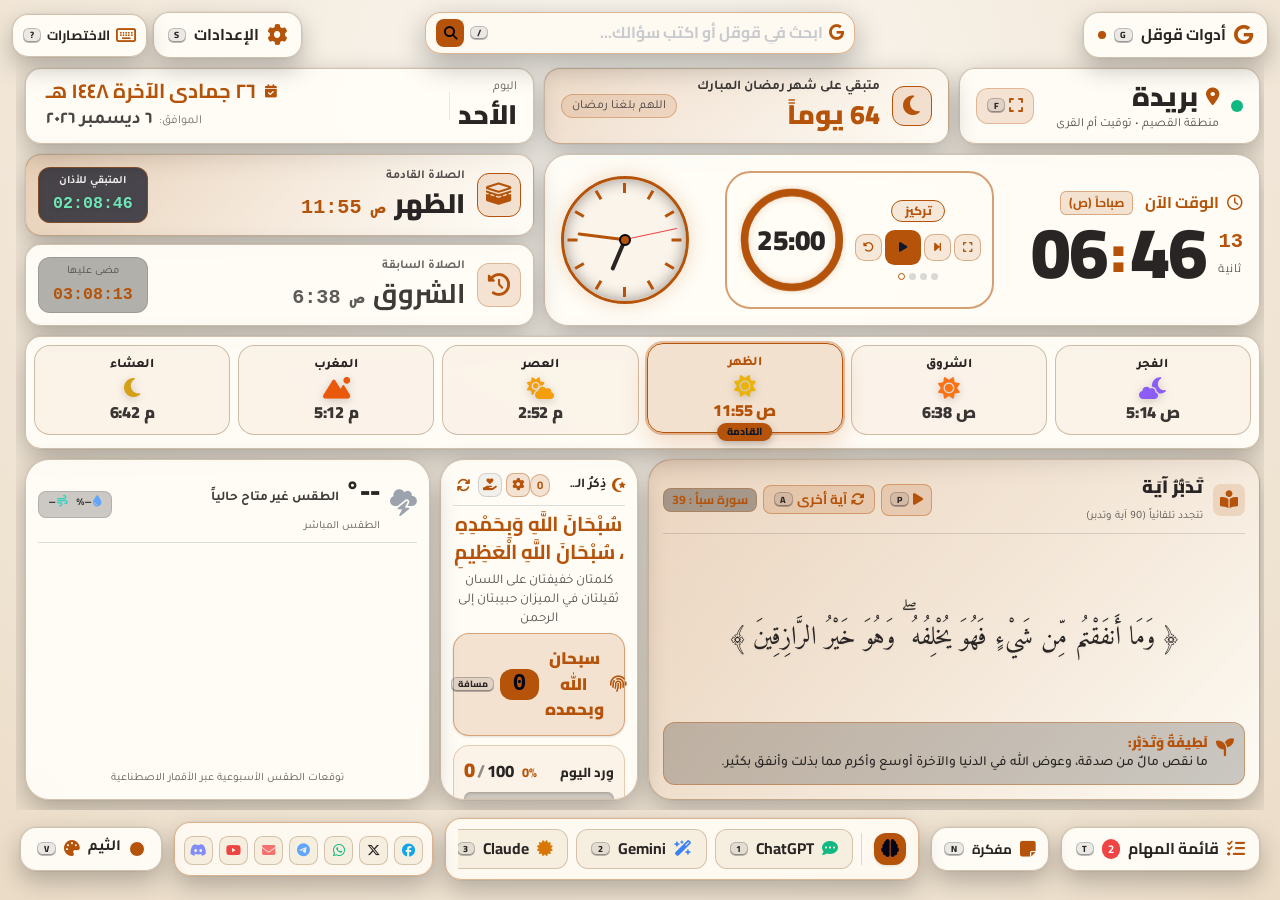
==== commit 4ae65a11: "Add files via upload" ====
--- a/index.html
+++ b/index.html
@@ -1,2136 +1,3214 @@
-﻿<!DOCTYPE html>
-<html lang="ar" dir="rtl">
-<head>
-  <meta charset="UTF-8">
-  <meta name="viewport" content="width=device-width, initial-scale=1.0">
-  <title>New Tab Smart</title>
-  
-  <link rel="icon" href="data:image/svg+xml,%3Csvg xmlns='http://www.w3.org/2000/svg' viewBox='0 0 100 100'%3E%3Ctext y='.9em' font-size='90'%3E%F0%9F%95%8C%3C/text%3E%3C/svg%3E">
-
-  <!-- Google Fonts -->
-  <link rel="preconnect" href="https://fonts.googleapis.com">
-  <link rel="preconnect" href="https://fonts.gstatic.com" crossorigin>
-  <link href="https://fonts.googleapis.com/css2?family=Amiri+Quran&family=Amiri:wght@400;700&family=Cairo:wght@400;600;700;800;900&family=Tajawal:wght@400;500;700;800;900&display=swap" rel="stylesheet">
-  
-  <!-- Tailwind CSS & Config (Local MV3 Compliant) -->
-  <script src="tailwind-config.js"></script>
-  <script src="tailwind.js"></script>
-  
-  <!-- Font Awesome 6.5.1 -->
-  <link rel="stylesheet" href="https://cdnjs.cloudflare.com/ajax/libs/font-awesome/6.5.1/css/all.min.css">
-
-  <style>
-    /* 1. Theme Gold (الملكي الذهبي) - default theme and shared dark tokens */
-    :root,
-    body.theme-gold {
-      --accent-color: #f59e0b;
-      --accent-rgb: 245 158 11;
-      --glow-color: rgba(245, 158, 11, 0.35);
-      --bg-gradient: radial-gradient(circle at 50% 15%, #1f1708 0%, #080604 100%);
-      --panel-bg: rgba(22, 17, 9, 0.84);
-      --panel-border: rgba(245, 158, 11, 0.25);
-      --card-subtle-bg: rgba(245, 158, 11, 0.05);
-      --dock-bg: rgba(26, 20, 11, 0.92);
-      --dock-border: rgba(245, 158, 11, 0.3);
-      --dock-pill-bg: rgba(245, 158, 11, 0.14);
-      --dock-pill-text: #fef3c7;
-      --dock-pill-border: rgba(245, 158, 11, 0.35);
-      --text-main: #f8fafc;
-      --clock-num-color: #ffffff;
-      --modal-bg: rgba(20, 15, 8, 0.97);
-    }
-
-    /* 2. Theme Emerald (الزمردي الإسلامي) */
-    body.theme-emerald {
-      --accent-color: #10b981;
-      --accent-rgb: 16 185 129;
-      --glow-color: rgba(16, 185, 129, 0.35);
-      --bg-gradient: radial-gradient(circle at 50% 15%, #05291d 0%, #020d09 100%);
-      --panel-bg: rgba(6, 32, 23, 0.84);
-      --panel-border: rgba(16, 185, 129, 0.25);
-      --card-subtle-bg: rgba(16, 185, 129, 0.05);
-      --dock-bg: rgba(8, 38, 28, 0.92);
-      --dock-border: rgba(16, 185, 129, 0.3);
-      --dock-pill-bg: rgba(16, 185, 129, 0.14);
-      --dock-pill-text: #d1fae5;
-      --dock-pill-border: rgba(16, 185, 129, 0.35);
-      --modal-bg: rgba(5, 28, 20, 0.97);
-    }
-
-    /* 3. Theme Sapphire (الأزرق الليلي) */
-    body.theme-sapphire {
-      --accent-color: #38bdf8;
-      --accent-rgb: 56 189 248;
-      --glow-color: rgba(56, 189, 248, 0.35);
-      --bg-gradient: radial-gradient(circle at 50% 15%, #0c2545 0%, #030d1a 100%);
-      --panel-bg: rgba(11, 29, 54, 0.84);
-      --panel-border: rgba(56, 189, 248, 0.25);
-      --card-subtle-bg: rgba(56, 189, 248, 0.05);
-      --dock-bg: rgba(14, 35, 64, 0.92);
-      --dock-border: rgba(56, 189, 248, 0.3);
-      --dock-pill-bg: rgba(56, 189, 248, 0.14);
-      --dock-pill-text: #e0f2fe;
-      --dock-pill-border: rgba(56, 189, 248, 0.35);
-      --modal-bg: rgba(10, 26, 48, 0.97);
-    }
-
-    /* 4. Theme Amethyst (البنفسجي الملكي) */
-    body.theme-amethyst {
-      --accent-color: #c084fc;
-      --accent-rgb: 192 132 252;
-      --glow-color: rgba(192, 132, 252, 0.35);
-      --bg-gradient: radial-gradient(circle at 50% 15%, #2b113e 0%, #0c0413 100%);
-      --panel-bg: rgba(33, 14, 48, 0.84);
-      --panel-border: rgba(192, 132, 252, 0.32);
-      --card-subtle-bg: rgba(192, 132, 252, 0.05);
-      --dock-bg: rgba(38, 17, 56, 0.92);
-      --dock-border: rgba(192, 132, 252, 0.3);
-      --dock-pill-bg: rgba(192, 132, 252, 0.14);
-      --dock-pill-text: #f3e8ff;
-      --dock-pill-border: rgba(192, 132, 252, 0.35);
-      --modal-bg: rgba(28, 12, 42, 0.97);
-    }
-
-    /* 5. Theme OLED (الأسود الفخم) */
-    body.theme-oled {
-      --accent-color: #f1f5f9;
-      --accent-rgb: 241 245 249;
-      --glow-color: rgba(255, 255, 255, 0.2);
-      --bg-gradient: radial-gradient(circle at 50% 15%, #111114 0%, #000000 100%);
-      --panel-bg: rgba(16, 16, 18, 0.88);
-      --panel-border: rgba(255, 255, 255, 0.20);
-      --card-subtle-bg: rgba(255, 255, 255, 0.04);
-      --dock-bg: rgba(18, 18, 20, 0.94);
-      --dock-border: rgba(255, 255, 255, 0.18);
-      --dock-pill-bg: rgba(255, 255, 255, 0.08);
-      --dock-pill-text: #f1f5f9;
-      --dock-pill-border: rgba(255, 255, 255, 0.22);
-      --modal-bg: rgba(12, 12, 14, 0.98);
-    }
-
-    /* 6. Theme Light (الثيم الفاتح الصباحي) */
-    body.theme-light {
-      --accent-color: #2563eb;
-      --accent-rgb: 37 99 235;
-      --glow-color: rgba(37, 99, 235, 0.22);
-      --bg-gradient: linear-gradient(135deg, #f8fafc 0%, #e2e8f0 100%);
-      --panel-bg: rgba(255, 255, 255, 0.90);
-      --panel-border: rgba(37, 99, 235, 0.26);
-      --card-subtle-bg: rgba(37, 99, 235, 0.04);
-      --dock-bg: rgba(255, 255, 255, 0.95);
-      --dock-border: rgba(30, 64, 175, 0.34);
-      --dock-pill-bg: #f1f5f9;
-      --dock-pill-text: #0f172a;
-      --dock-pill-border: rgba(15, 23, 42, 0.12);
-      --text-main: #0f172a;
-      --clock-num-color: #0f172a;
-      --modal-bg: rgba(255, 255, 255, 0.98);
-    }
-
-    /* 7. Theme Beige (الثيم البيج الدافئ) */
-    body.theme-beige {
-      --accent-color: #b45309;
-      --accent-rgb: 180 83 9;
-      --glow-color: rgba(180, 83, 9, 0.22);
-      --bg-gradient: radial-gradient(circle at 50% 15%, #fbf8f2 0%, #ebdcc7 100%);
-      --panel-bg: rgba(255, 253, 247, 0.94);
-      --panel-border: rgba(122, 82, 38, 0.34);
-      --card-subtle-bg: rgba(180, 83, 9, 0.05);
-      --dock-bg: rgba(254, 250, 242, 0.96);
-      --dock-border: rgba(180, 83, 9, 0.42);
-      --dock-pill-bg: #f6eedf;
-      --dock-pill-text: #292524;
-      --dock-pill-border: rgba(140, 95, 45, 0.30);
-      --text-main: #292524;
-      --clock-num-color: #292524;
-      --modal-bg: rgba(255, 252, 246, 0.98);
-    }
-
-    html, body {
-      margin: 0;
-      padding: 0;
-      width: 100vw;
-      height: 100vh;
-      overflow: hidden;
-      background: var(--bg-gradient);
-      color: var(--text-main);
-      font-family: 'Cairo', sans-serif;
-      user-select: none;
-      transition: background 0.4s ease, color 0.4s ease;
-    }
-
-    /* Panel Styles */
-    .tv-panel {
-      background: var(--panel-bg);
-      backdrop-filter: blur(20px);
-      -webkit-backdrop-filter: blur(20px);
-      border: 1px solid var(--panel-border);
-      box-shadow: 0 10px 28px rgba(0, 0, 0, 0.25);
-      color: var(--text-main);
-      transition: all 0.3s ease;
-    }
-
-    .tv-accent-panel {
-      background: linear-gradient(135deg, rgb(var(--accent-rgb) / 0.16) 0%, var(--panel-bg) 100%);
-      border: 1.5px solid rgb(var(--accent-rgb) / 0.5);
-      box-shadow: 0 0 25px var(--glow-color);
-      color: var(--text-main);
-      transition: all 0.3s ease;
-    }
-
-    .bg-accent-subtle {
-      background-color: rgb(var(--accent-rgb) / 0.15);
-    }
-
-    /* Fixed LTR Clock Display */
-    .time-digits-container {
-      direction: ltr !important;
-      unicode-bidi: isolate;
-      display: inline-flex;
-      align-items: center;
-    }
-
-    @keyframes colonBlink {
-      0%, 100% { opacity: 1; transform: scale(1); }
-      50% { opacity: 0.2; transform: scale(0.9); }
-    }
-    .colon-pulse {
-      animation: colonBlink 1s ease-in-out infinite;
-    }
-
-    /* Analog Clock: الشكل يتحكم فيه data-face / data-marks / data-hands / data-numerals */
-    .analog-dial {
-      --dial-size: clamp(94px, 10vw, 172px);
-      --mark-top: 4px; --mark-h: 6px; --mark-w: 1.5px;
-      --mark-major-h: 10px; --mark-major-w: 3px;
-      position: relative;
-      width: var(--dial-size);
-      height: var(--dial-size);
-      flex-shrink: 0;
-      cursor: pointer;
-      border-radius: 50%;
-      background: var(--card-subtle-bg);
-      border: 3px solid var(--accent-color);
-      box-shadow: 0 0 20px var(--glow-color), inset 0 0 15px rgba(0, 0, 0, 0.4);
-      transition: border-color 0.4s ease, box-shadow 0.4s ease, border-radius 0.3s ease;
-    }
-    .analog-center-dot {
-      position: absolute;
-      top: 50%;
-      left: 50%;
-      width: 12px;
-      height: 12px;
-      background: var(--accent-color);
-      border: 2px solid #000;
-      border-radius: 50%;
-      transform: translate(-50%, -50%);
-      z-index: 30;
-    }
-    .analog-hand {
-      position: absolute;
-      bottom: 50%;
-      left: 50%;
-      transform-origin: bottom center;
-      border-radius: 5px;
-      z-index: 20;
-    }
-    .analog-hand.hour { width: var(--hand-hour-w, 3.2%); height: var(--hand-hour-l, 27%); margin-left: calc(var(--hand-hour-w, 3.2%) / -2); background: var(--text-main); }
-    .analog-hand.minute { width: var(--hand-min-w, 2.1%); height: var(--hand-min-l, 38.5%); margin-left: calc(var(--hand-min-w, 2.1%) / -2); background: var(--accent-color); }
-    .analog-hand.second { width: var(--hand-sec-w, 1.1%); height: var(--hand-sec-l, 44%); margin-left: calc(var(--hand-sec-w, 1.1%) / -2); background: #ef4444; }
-
-    .analog-dial[data-hands="thin"] { --hand-hour-w: 2%; --hand-min-w: 1.3%; --hand-sec-w: 0.7%; }
-    .analog-dial[data-hands="bold"] { --hand-hour-w: 4.6%; --hand-hour-l: 25%; --hand-min-w: 3.2%; --hand-sec-w: 1.4%; }
-    .analog-dial[data-hands="sword"] { --hand-hour-w: 4.4%; --hand-min-w: 3%; }
-    .analog-dial[data-hands="sword"] .analog-hand.hour,
-    .analog-dial[data-hands="sword"] .analog-hand.minute {
-      border-radius: 0;
-      clip-path: polygon(50% 0, 100% 100%, 0 100%);
-    }
-
-    .analog-mark {
-      position: absolute;
-      width: var(--mark-w);
-      height: var(--mark-h);
-      background: rgba(150, 150, 150, 0.4);
-      left: calc(50% - var(--mark-w) / 2);
-      top: var(--mark-top);
-      transform-origin: 50% calc(var(--dial-size) / 2 - 3px - var(--mark-top));
-    }
-    .analog-mark.major {
-      width: var(--mark-major-w);
-      height: var(--mark-major-h);
-      background: var(--accent-color);
-      left: calc(50% - var(--mark-major-w) / 2);
-    }
-    .analog-dial[data-marks="dots"] { --mark-top: 6px; --mark-h: 3px; --mark-w: 3px; --mark-major-h: 6px; --mark-major-w: 6px; }
-    .analog-dial[data-marks="dots"] .analog-mark { border-radius: 50%; }
-
-    .analog-dial[data-face="filled"] { background: radial-gradient(circle at 50% 35%, rgb(var(--accent-rgb) / 0.3), var(--panel-bg)); }
-    .analog-dial[data-face="double"] { box-shadow: 0 0 20px var(--glow-color), inset 0 0 0 5px var(--panel-bg), inset 0 0 0 6.5px rgb(var(--accent-rgb) / 0.65); }
-    .analog-dial[data-face="square"] { border-radius: 24%; }
-    .analog-dial[data-face="glass"] {
-      background: linear-gradient(135deg, rgba(255, 255, 255, 0.2), rgba(255, 255, 255, 0.03));
-      backdrop-filter: blur(8px);
-      -webkit-backdrop-filter: blur(8px);
-      border-color: rgb(var(--accent-rgb) / 0.55);
-    }
-
-    .analog-num {
-      position: absolute;
-      transform: translate(-50%, -50%);
-      font-family: 'Cairo', sans-serif;
-      font-weight: 800;
-      font-size: calc(var(--dial-size) * 0.115);
-      line-height: 1;
-      color: var(--text-main);
-      opacity: 0.88;
-      z-index: 5;
-      pointer-events: none;
-    }
-    .analog-dial[data-numerals="roman"] .analog-num { font-size: calc(var(--dial-size) * 0.085); }
-
-    /* City change button: appears on hover/focus only (always visible on touch screens) */
-    .city-change-btn {
-      opacity: 0;
-      transform: scale(0.8);
-      transition: opacity 0.2s ease, transform 0.2s ease, background-color 0.2s ease;
-    }
-    #widgetCityHeader:hover .city-change-btn,
-    .city-change-btn:focus-visible { opacity: 1; transform: scale(1); }
-    .city-change-btn:hover { background-color: rgb(var(--accent-rgb) / 0.3); }
-    @media (hover: none) {
-      .city-change-btn { opacity: 0.85; transform: none; }
-    }
-
-    /* Date emphasis (Hijri / Gregorian) */
-    #widgetDatesCalendar[data-date-focus="gregorian"] #gregorianDateFull {
-      font-size: calc(1.125rem * var(--fs) * var(--ui-scale, 1) * var(--wfs, 1));
-      font-weight: 700;
-      color: var(--accent-color);
-    }
-    #widgetDatesCalendar[data-date-focus="gregorian"] #hijriDateFull {
-      font-size: calc(0.75rem * var(--fs) * var(--ui-scale, 1) * var(--wfs, 1));
-      font-weight: 500;
-      color: var(--text-main);
-      opacity: 0.85;
-    }
-
-    /* Popover animations (the transform-origin classes below anchor each popover to its button) */
-    @keyframes popoverFromTop {
-      0% { opacity: 0; transform: scale(0.85) translateY(-8px); }
-      100% { opacity: 1; transform: scale(1) translateY(0); }
-    }
-
-    @keyframes popoverFromBottom {
-      0% { opacity: 0; transform: scale(0.85) translateY(10px); }
-      100% { opacity: 1; transform: scale(1) translateY(0); }
-    }
-
-    .popover-anchor-top-right,
-    .popover-anchor-top-left {
-      animation: popoverFromTop 0.22s cubic-bezier(0.16, 1, 0.3, 1) forwards;
-    }
-    .popover-anchor-bottom-right,
-    .popover-anchor-bottom-left {
-      animation: popoverFromBottom 0.22s cubic-bezier(0.16, 1, 0.3, 1) forwards;
-    }
-    .popover-anchor-top-right { transform-origin: top right; }
-    .popover-anchor-top-left { transform-origin: top left; }
-    .popover-anchor-bottom-right { transform-origin: bottom right; }
-    .popover-anchor-bottom-left { transform-origin: bottom left; }
-
-    /* Popover Card Styles */
-    .popover-card {
-      background: var(--modal-bg);
-      backdrop-filter: blur(24px);
-      -webkit-backdrop-filter: blur(24px);
-      border: 1.5px solid var(--panel-border);
-      box-shadow: 0 16px 45px rgba(0, 0, 0, 0.45);
-      color: var(--text-main);
-    }
-
-    /* Custom Scrollbar */
-    ::-webkit-scrollbar {
-      width: 5px;
-      height: 5px;
-    }
-    ::-webkit-scrollbar-track {
-      background: transparent;
-    }
-    ::-webkit-scrollbar-thumb {
-      background: var(--accent-color);
-      border-radius: 9999px;
-      opacity: 0.6;
-    }
-
-    /* Theme Dock Styling */
-    .theme-dock {
-      background: var(--dock-bg);
-      border: 1px solid var(--dock-border);
-      box-shadow: 0 10px 30px rgba(0, 0, 0, 0.3);
-    }
-
-    .theme-pill-btn {
-      background: var(--dock-pill-bg);
-      color: var(--dock-pill-text);
-      border: 1px solid var(--dock-pill-border);
-      transition: all 0.2s cubic-bezier(0.4, 0, 0.2, 1);
-    }
-    .theme-pill-btn:hover {
-      transform: translateY(-2px);
-      box-shadow: 0 4px 12px var(--glow-color);
-      border-color: var(--accent-color);
-    }
-
-    /* Corner Buttons */
-    .corner-btn {
-      background: var(--panel-bg);
-      border: 1px solid var(--panel-border);
-      color: var(--text-main);
-      backdrop-filter: blur(15px);
-      -webkit-backdrop-filter: blur(15px);
-      transition: transform 0.22s cubic-bezier(0.4, 0, 0.2, 1),
-                  box-shadow 0.22s cubic-bezier(0.4, 0, 0.2, 1),
-                  border-color 0.22s cubic-bezier(0.4, 0, 0.2, 1),
-                  background-color 0.22s cubic-bezier(0.4, 0, 0.2, 1),
-                  color 0.22s cubic-bezier(0.4, 0, 0.2, 1);
-    }
-    .corner-btn:hover {
-      transform: translateY(-2px);
-      border-color: var(--accent-color);
-      box-shadow: 0 0 18px var(--glow-color);
-    }
-
-    /* Inputs must stay selectable although the page disables selection (Safari bug) */
-    input {
-      user-select: text;
-    }
-
-    /* Smooth burn-in protection shift */
-    #dashboardMain {
-      transition: transform 1.5s ease;
-    }
-
-    /* Light themes: translucent white fills/borders are invisible on light panels */
-    :is(body.theme-light, body.theme-beige) .bg-white\/5 { background-color: rgba(15, 23, 42, 0.05); }
-    :is(body.theme-light, body.theme-beige) .bg-white\/10,
-    :is(body.theme-light, body.theme-beige) .hover\:bg-white\/10:hover { background-color: rgba(15, 23, 42, 0.09); }
-    :is(body.theme-light, body.theme-beige) .border-white\/10,
-    :is(body.theme-light, body.theme-beige) .border-white\/20 { border-color: rgba(15, 23, 42, 0.14); }
-
-    /* تكبير الخطوط: --fs للمقاس العام، و--wfs لمقاس كل بطاقة/شريط على حدة */
-    :root { --fs: 1.12; --wfs: 1; }
-    html body .text-xs { font-size: calc(0.75rem * var(--fs) * var(--ui-scale, 1) * var(--wfs, 1)); line-height: 1.4; }
-    html body .text-sm { font-size: calc(0.875rem * var(--fs) * var(--ui-scale, 1) * var(--wfs, 1)); line-height: 1.4; }
-    html body .text-base { font-size: calc(1rem * var(--fs) * var(--ui-scale, 1) * var(--wfs, 1)); line-height: 1.4; }
-    html body .text-lg { font-size: calc(1.125rem * var(--fs) * var(--ui-scale, 1) * var(--wfs, 1)); line-height: 1.4; }
-    html body .text-xl { font-size: calc(1.25rem * var(--fs) * var(--ui-scale, 1) * var(--wfs, 1)); line-height: 1.4; }
-    html body .text-2xl { font-size: calc(1.5rem * var(--fs) * var(--ui-scale, 1) * var(--wfs, 1)); line-height: 1.4; }
-    html body .text-3xl { font-size: calc(1.875rem * var(--fs) * var(--ui-scale, 1) * var(--wfs, 1)); line-height: 1.4; }
-    html body .text-\[9px\] { font-size: calc(9px * var(--fs) * var(--ui-scale, 1) * var(--wfs, 1)); }
-    html body .text-\[10px\] { font-size: calc(10px * var(--fs) * var(--ui-scale, 1) * var(--wfs, 1)); }
-    html body .text-\[11px\] { font-size: calc(11px * var(--fs) * var(--ui-scale, 1) * var(--wfs, 1)); }
-    @media (min-width: 1024px) {
-      html body .lg\:text-sm { font-size: calc(0.875rem * var(--fs) * var(--ui-scale, 1) * var(--wfs, 1)); line-height: 1.4; }
-      html body .lg\:text-base { font-size: calc(1rem * var(--fs) * var(--ui-scale, 1) * var(--wfs, 1)); line-height: 1.4; }
-      html body .lg\:text-lg { font-size: calc(1.125rem * var(--fs) * var(--ui-scale, 1) * var(--wfs, 1)); line-height: 1.4; }
-      html body .lg\:text-2xl { font-size: calc(1.5rem * var(--fs) * var(--ui-scale, 1) * var(--wfs, 1)); line-height: 1.4; }
-      html body .lg\:text-3xl { font-size: calc(1.875rem * var(--fs) * var(--ui-scale, 1) * var(--wfs, 1)); line-height: 1.4; }
-    }
-
-    /* Hide element utility */
-    .widget-hidden {
-      display: none !important;
-    }
-
-    /* ================= RESPONSIVE ADAPTATION FOR ALL SCREENS ================= */
-    :root {
-      --footer-h: 74px;
-    }
-
-    @supports (height: 100dvh) {
-      html, body { height: 100dvh; }
-    }
-
-    /* The dashboard takes every free pixel and scrolls internally on short/narrow screens */
-    #dashboardMain {
-      width: 100%;
-      height: auto !important;
-      flex: 1 1 auto;
-      min-height: 0;
-      overflow-y: auto;
-      overflow-x: hidden;
-      padding-top: 3.25rem;
-      padding-bottom: 3.25rem;
-      scrollbar-gutter: stable;
-    }
-
-    /* Keeps the lower cards readable on short screens; the dashboard scrolls instead */
-    #lowerWidgetsSection { min-height: 200px; }
-
-    /* Corner buttons and their popovers always sit just above the footer */
-    /* زر قائمة المهام: يبدأ الفوتر من الركن ويجاور شريط أدوات الذكاء مباشرة */
-    #tasksBtn { order: 0; flex-shrink: 0; }
-    #tasksPopover,
-    #azkarPopover,
-    #themePopover {
-      bottom: calc(var(--footer-h) + 0.75rem);
-      max-height: calc(100dvh - var(--footer-h) - 1.5rem);
-    }
-
-    #cityPopover { max-height: calc(100dvh - 7rem); }
-
-    /* عناصر شرائط الأدوات المخفية من الإعدادات أو بزر الفأرة الأيمن */
-    .dock-item-hidden { display: none !important; }
-
-    /* لافتة رسائل الأذان والتنبيه تطفو فوق شريط الفوتر */
-    #prayerNoticeBanner {
-      bottom: calc(var(--footer-h) + 0.9rem);
-      animation: notice-pop .25s ease-out;
-    }
-    @keyframes notice-pop {
-      from { opacity: 0; transform: translate(-50%, 10px); }
-      to   { opacity: 1; transform: translate(-50%, 0); }
-    }
-
-    /* Fluid clock and prayer counters so they never collapse or overflow */
-    #digitalHours,
-    #digitalMinutes { font-size: calc(clamp(2.25rem, 5.6vw, 9rem) * var(--ui-scale, 1) * var(--wfs, 1)); }
-    #widgetDigitalClock .colon-pulse { font-size: calc(clamp(1.8rem, 4.4vw, 7rem) * var(--ui-scale, 1) * var(--wfs, 1)); }
-    #digitalSeconds { font-size: calc(clamp(1rem, 1.6vw, 2.6rem) * var(--ui-scale, 1) * var(--wfs, 1)); }
-    #nextPrayerCountdown,
-    #prevPrayerElapsed { font-size: calc(clamp(0.95rem, 1.3vw, 1.7rem) * var(--ui-scale, 1) * var(--wfs, 1)); }
-    #widgetDigitalClock { flex-wrap: wrap; gap: 0.75rem; }
-
-    /* ---------- Tasks popover: expand upward + drag resize handle ---------- */
-    #tasksPopover {
-      display: flex;
-      flex-direction: column;
-      max-height: calc(100dvh - var(--footer-h) - 1.5rem);
-    }
-    #tasksPopover.hidden { display: none; }
-    #tasksPopover.is-expanded {
-      top: 0.9rem;
-      max-height: none;
-      height: auto !important;
-    }
-    #tasksPopover.is-expanded #tasksListContainer { max-height: none !important; }
-    #tasksPopover.is-resized #tasksListContainer { max-height: none !important; }
-    #tasksResizeHandle { touch-action: none; }
-
-    /* ---------- Card layout customizer: move / resize / enlarge ---------- */
-    #layoutSpacer { display: none; }
-
-    .widget-card { position: relative; }
-
-    #dashboardMain.custom-layout {
-      position: relative;
-      justify-content: flex-start;
-      overflow-x: hidden;
-    }
-    #dashboardMain.custom-layout > .layout-group { display: contents; }
-    #dashboardMain.custom-layout .widget-card {
-      position: absolute;
-      margin: 0;
-      overflow: hidden;
-      transition: border-color 0.2s ease, box-shadow 0.2s ease;
-    }
-    #dashboardMain.custom-layout #layoutSpacer { display: block; flex: 0 0 auto; }
-
-    #dashboardMain.layout-editing {
-      background-image: radial-gradient(rgb(var(--accent-rgb) / 0.18) 1px, transparent 1px);
-      background-size: 22px 22px;
-      background-position: 0 0;
-    }
-    #dashboardMain.layout-editing .widget-card {
-      outline: 1.5px dashed rgb(var(--accent-rgb) / 0.65);
-      outline-offset: 3px;
-      box-shadow: 0 14px 36px rgba(0, 0, 0, 0.35);
-    }
-    #dashboardMain.layout-editing .widget-card.layout-active {
-      outline-style: solid;
-      z-index: 25 !important;
-    }
-
-    .layout-handle {
-      position: absolute;
-      z-index: 40;
-      display: none;
-      align-items: center;
-      justify-content: center;
-      width: 27px;
-      height: 27px;
-      padding: 0;
-      border-radius: 9px;
-      background: var(--accent-color);
-      color: #0f172a;
-      border: 1px solid rgba(255, 255, 255, 0.55);
-      box-shadow: 0 4px 14px rgba(0, 0, 0, 0.4);
-      font-size: 11px;
-      line-height: 1;
-      cursor: move;
-      touch-action: none;
-      transition: transform 0.15s ease;
-    }
-    .layout-handle:hover { transform: scale(1.1); }
-    .layout-drag-handle { top: 6px; left: 6px; }
-    .layout-resize-handle { bottom: 6px; left: 6px; cursor: nwse-resize; }
-    #dashboardMain.layout-editing .layout-handle { display: flex; }
-
-    #layoutToolbar { z-index: 55; }
-
-    /* Theme-aware range sliders (per-card enlargement) */
-    .tv-range {
-      -webkit-appearance: none;
-      appearance: none;
-      width: 100%;
-      height: 6px;
-      border-radius: 9999px;
-      background: rgba(127, 127, 127, 0.28);
-      outline: none;
-      cursor: pointer;
-      accent-color: var(--accent-color);
-    }
-    .tv-range::-webkit-slider-thumb {
-      -webkit-appearance: none;
-      width: 16px;
-      height: 16px;
-      border-radius: 50%;
-      background: var(--accent-color);
-      border: 2px solid var(--panel-bg);
-      box-shadow: 0 0 10px var(--glow-color);
-      cursor: pointer;
-    }
-    .tv-range::-moz-range-thumb {
-      width: 14px;
-      height: 14px;
-      border-radius: 50%;
-      background: var(--accent-color);
-      border: 2px solid var(--panel-bg);
-      box-shadow: 0 0 10px var(--glow-color);
-      cursor: pointer;
-    }
-    .tv-range:disabled { opacity: 0.4; cursor: not-allowed; }
-
-    /* ---------- Bottom docks: adjustable width, order and height ---------- */
-    #mainFooter {
-      height: auto !important;
-      min-height: 74px;
-      flex-shrink: 0;
-      --ai-dock-width: 68%;
-    }
-    #widgetAiToolsDock {
-      flex: 0 1 var(--ai-dock-width, 68%);
-      min-width: 0;
-    }
-    #widgetSocialDock {
-      flex: 1 1 0;
-      min-width: 0;
-      overflow-x: auto;
-    }
-    #themeSwitcherWrap { order: 3; flex-shrink: 0; }
-    #widgetAiToolsDock { order: 1; }
-    #widgetSocialDock { order: 2; }
-    #mainFooter.docks-swapped #widgetAiToolsDock { order: 2; }
-    #mainFooter.docks-swapped #widgetSocialDock { order: 1; }
-
-    /* ---------- Settings tabs & widget rows ---------- */
-    .settings-tab {
-      opacity: 0.7;
-      transition: opacity 0.2s ease, background 0.2s ease, color 0.2s ease;
-    }
-    .settings-tab:hover { opacity: 1; }
-    .settings-tab.is-active {
-      background: var(--accent-color);
-      color: #0f172a;
-      font-weight: 900;
-      opacity: 1;
-    }
-    .widget-setting-row input[type="range"] { min-width: 0; }
-
-    /* City online search results */
-    .city-result-btn {
-      background: var(--dock-pill-bg);
-      border: 1px solid var(--dock-pill-border);
-      color: var(--dock-pill-text);
-      transition: border-color 0.2s ease, background 0.2s ease;
-    }
-    .city-result-btn:hover {
-      border-color: var(--accent-color);
-      background: rgb(var(--accent-rgb) / 0.18);
-    }
-
-    /* Theme-aware select used in the settings */
-    .theme-select {
-      background: var(--dock-pill-bg);
-      color: var(--dock-pill-text);
-      border: 1px solid var(--dock-pill-border);
-      outline: none;
-      cursor: pointer;
-      max-width: 60%;
-    }
-    .theme-select:focus { border-color: var(--accent-color); box-shadow: 0 0 0 2px var(--glow-color); }
-    .theme-select option { background: var(--modal-bg); color: var(--text-main); }
-
-    @media (min-width: 1700px) {
-      :root { --fs: 1.2; }
-    }
-    @media (min-width: 2300px) {
-      :root { --fs: 1.32; }
-      #dashboardMain { padding-inline: 1rem; }
-    }
-
-    /* ---------- Tablets / small laptops ---------- */
-    @media (max-width: 1279px) {
-      :root { --fs: 1.05; }
-      html body { padding: 0.6rem; }
-      #dashboardMain { padding-top: 3.1rem; }
-      #widgetDigitalClock { padding: 0.75rem; }
-    }
-
-    @media (max-width: 1023px) {
-      :root { --footer-h: 128px; --fs: 1; }
-
-      #widgetCityHeader,
-      #widgetRamadanCountdown { grid-column: span 6 !important; }
-      #widgetDatesCalendar { grid-column: span 12 !important; }
-      #widgetDigitalClock,
-      #widgetPrayerStatusCards,
-      #widgetAyahCard,
-      #widgetDhikrCard,
-      #widgetWeatherCard { grid-column: span 12 !important; }
-
-      /* Stacked cards keep their natural height and let the dashboard scroll */
-      #lowerWidgetsSection { flex: 0 0 auto !important; }
-
-      #dashboardMain { padding-bottom: 3.4rem; }
-
-      #mainFooter {
-        height: auto !important;
-        flex-wrap: wrap;
-        gap: 0.5rem;
-        padding-top: 0.15rem;
-      }
-      /* الشاشات الصغيرة: أدوات الذكاء صفاً كاملاً فوق شريط التواصل وزر المهام */
-      #widgetAiToolsDock { order: -1; flex: 1 1 100%; }
-      #tasksBtn { order: 1; flex-shrink: 0; }
-      #widgetSocialDock { order: 2; flex: 1 1 0; min-width: 0; overflow-x: auto; }
-      #themeSwitcherWrap { order: 3; }
-
-      #googlePopover { max-height: calc(100dvh - 5rem); overflow-y: auto; }
-    }
-
-    /* ---------- Phones ---------- */
-    @media (max-width: 639px) {
-      :root { --footer-h: 124px; --fs: 0.95; }
-      html body { padding: 0.4rem; }
-
-      #dashboardMain { padding-top: 3.2rem; padding-bottom: 3.2rem; gap: 0.5rem; }
-      header, section { gap: 0.5rem !important; }
-
-      #widgetCityHeader,
-      #widgetRamadanCountdown { grid-column: span 12 !important; }
-
-      /* Icon-only corner buttons keep the small screen clean */
-      .corner-btn > span:not([id]) { display: none; }
-      #googleBtn, #settingsBtn, #tasksBtn { padding: 0.5rem 0.65rem; }
-
-      /* All popovers become edge-to-edge sheets */
-      #googlePopover,
-      #settingsPopover,
-      #tasksPopover,
-      #azkarPopover,
-      #cityPopover,
-      #themePopover {
-        left: 0.5rem !important;
-        right: 0.5rem !important;
-        width: auto !important;
-        min-width: 0;
-      }
-
-      #prayersRowGrid { grid-template-columns: repeat(3, minmax(0, 1fr)) !important; }
-      #weatherSevenDaysGrid { grid-template-columns: repeat(4, minmax(0, 1fr)) !important; }
-      #widgetPrayerStatusCards > div { flex-wrap: wrap; gap: 0.5rem; }
-      #widgetDigitalClock { justify-content: center; }
-      #widgetDhikrCard { min-height: 9rem; }
-    }
-
-    /* ---------- بحث قوقل العلوي ---------- */
-    #googleSearchBar { direction: rtl; }
-    #googleSearchBar input { outline: none; border: none; background: transparent; }
-    #googleSearchBar input::placeholder { opacity: .55; }
-
-    /* ---------- مؤقت التركيز (بومودورو) بجانب الوقت الآن ---------- */
-    .pomodoro-btn {
-      width: 1.35rem; height: 1.35rem; border-radius: .45rem;
-      background: var(--accent-color); color: #0f172a;
-      display: flex; align-items: center; justify-content: center; flex-shrink: 0;
-      transition: opacity .15s ease, transform .15s ease;
-    }
-    .pomodoro-btn:hover { opacity: .9; transform: scale(1.08); }
-    .pomodoro-btn-alt { background: var(--card-subtle-bg); color: var(--accent-color); border: 1px solid rgb(var(--accent-rgb) / .4); }
-
-    /* ---------- تباين الألوان: حدود أوضح وخطوط باهتة أقرب للقراءة ---------- */
-    .tv-panel, .tv-accent-panel {
-      border-color: var(--panel-border);
-      box-shadow: 0 10px 28px rgba(0, 0, 0, .28), 0 0 0 1px rgba(0, 0, 0, .03);
-    }
-    .footer-dock, .corner-btn {
-      box-shadow: 0 10px 24px rgba(0, 0, 0, .25), 0 0 0 1px rgba(0, 0, 0, .04);
-    }
-    .opacity-55, .opacity-60, .opacity-65 { opacity: .74 !important; }
-
-    /* ---------- مفكرة سريعة ---------- */
-    #scratchArea { direction: rtl; resize: none; user-select: text; }
-
-    /* ---------- تلميح الطقس التفصيلي ---------- */
-    #weatherTooltip {
-      position: absolute;
-      pointer-events: none;
-      z-index: 45;
-      opacity: 0;
-      transition: opacity .15s ease;
-      white-space: nowrap;
-    }
-
-    /* شريط تقدم ورد التسبيح */
-    #tasbihProgressBar { min-width: 0; border-radius: 9999px; }
-
-    /* ================================================================
-       حجم الواجهة العام: معامل محتوى موحّد يضرب كل مقاسات الخط
-       (--ui-scale) فيتكبر محتوى كل البطاقات والأشرطة مع بقاء أماكنها
-       ثابتة، وعند الامتلاء يصبح لوح البطاقات قابلاً للتمرير دون قطع.
-       ================================================================ */
-    html[data-ui-scale] #dashboardMain { overflow-y: auto !important; }
-  </style>
-</head>
-
-<body class="theme-beige relative w-screen h-screen flex flex-col justify-between p-3 lg:p-4 overflow-hidden">
-
-  <!-- ================= 3 CORNER BUTTONS (GOOGLE RIGHT, SETTINGS LEFT, TASKS BOTTOM-RIGHT) ================= -->
-  
-  <!-- 1. Top Right: Google Apps (أدوات قوقل - Reversed to Right) -->
-  <button id="googleBtn" data-action="togglePopover" data-arg="googlePopover" title="أدوات قوقل" class="corner-btn absolute top-3 right-3 z-30 px-3.5 py-2 rounded-2xl flex items-center gap-2 shadow-lg">
-    <i class="fa-brands fa-google text-lg text-accent"></i>
-    <span class="font-bold text-xs lg:text-sm">أدوات قوقل</span>
-    <span class="w-2 h-2 rounded-full bg-accent animate-pulse"></span>
-  </button>
-
-  <!-- 2. Top Left: Settings (الإعدادات - Reversed to Left) -->
-  <button id="settingsBtn" data-action="togglePopover" data-arg="settingsPopover" title="الإعدادات وتخصيص الواجهة" class="corner-btn absolute top-3 left-3 z-30 px-3.5 py-2 rounded-2xl flex items-center gap-2 shadow-lg">
-    <i class="fa-solid fa-gear text-lg text-accent"></i>
-    <span class="font-bold text-xs lg:text-sm">الإعدادات</span>
-  </button>
-
-  <!-- 2b. البحث العالي في قوقل: بين زرّ خودکار الأعلى -->
-  <form id="googleSearchBar" class="hidden md:flex absolute top-3 left-1/2 -translate-x-1/2 z-30 items-center gap-1.5 theme-dock rounded-2xl px-2.5 py-1.5 shadow-lg w-[min(430px,42vw)]">
-    <i class="fa-brands fa-google text-accent text-sm flex-shrink-0"></i>
-    <input id="googleSearchInput" type="text" placeholder="ابحث في قوقل أو اكتب سؤالك..." autocomplete="off" spellcheck="false"
-      class="flex-grow min-w-0 text-sm font-bold">
-    <button type="submit" title="بحث" aria-label="بحث في قوقل" class="w-7 h-7 rounded-lg bg-accent text-slate-950 flex items-center justify-center flex-shrink-0 hover:opacity-90 transition">
-      <i class="fa-solid fa-magnifying-glass text-xs"></i>
-    </button>
-  </form>
-
-  <!-- 3. Bottom Right: Tasks — moved next to the AI tools dock in the footer corner -->
-
-
-  <!-- ================= MAIN DASHBOARD BODY (FLEXIBLE NON-OVERLAPPING LAYOUT) ================= -->
-  <div id="dashboardMain" class="w-full h-[calc(100vh-84px)] flex flex-col justify-between gap-2.5 z-10 px-1 pt-12 overflow-hidden">
-
-    <!-- TOP ROW: City & Status, Ramadan Countdown, Full Dates & Fullscreen -->
-    <header class="layout-group grid grid-cols-12 gap-2.5 items-stretch flex-shrink-0">
-      
-      <!-- City & Status (3 Cols) -->
-      <div id="widgetCityHeader" class="widget-card col-span-3 tv-panel rounded-2xl px-4 py-2 flex items-center justify-between">
-        <div class="flex items-center gap-3">
-          <div class="relative flex h-3 w-3">
-            <span class="animate-ping absolute inline-flex h-full w-full rounded-full bg-emerald-400 opacity-75"></span>
-            <span class="relative inline-flex rounded-full h-3 w-3 bg-emerald-500"></span>
-          </div>
-          <div>
-            <div class="flex items-center gap-2">
-              <i class="fa-solid fa-location-dot text-accent text-base"></i>
-              <span id="currentCityName" class="font-black text-xl lg:text-2xl">بريدة</span>
-              <button id="cityChangeBtn" type="button" data-action="togglePopover" data-arg="cityPopover" title="تغيير المدينة وتحديد موقعك" aria-label="تغيير المدينة" class="city-change-btn w-6 h-6 rounded-lg bg-accent-subtle text-accent border border-accent/30 flex items-center justify-center flex-shrink-0">
-                <i class="fa-solid fa-location-crosshairs text-[11px]"></i>
-              </button>
-            </div>
-            <span id="currentRegionSubtitle" class="text-[11px] opacity-80 font-tajawal truncate max-w-[170px] block">منطقة القصيم • توقيت أم القرى</span>
-          </div>
-        </div>
-        <button id="fullscreenBtn" title="ملء الشاشة" class="w-9 h-9 rounded-xl bg-accent-subtle hover:bg-accent/30 text-accent flex items-center justify-center transition border border-accent/30">
-          <i class="fa-solid fa-expand text-sm"></i>
-        </button>
-      </div>
-
-      <!-- Ramadan Grand Countdown (4 Cols) -->
-      <div id="widgetRamadanCountdown" class="widget-card col-span-4 tv-accent-panel rounded-2xl px-4 py-2 flex items-center justify-between">
-        <div class="flex items-center gap-3">
-          <div class="w-10 h-10 rounded-xl bg-accent-subtle flex items-center justify-center border border-accent">
-            <i class="fa-solid fa-moon text-accent text-xl animate-pulse"></i>
-          </div>
-          <div>
-            <span class="text-xs opacity-90 font-tajawal font-bold block">متبقي على شهر رمضان المبارك</span>
-            <span id="ramadanCountdown" class="text-xl lg:text-2xl font-black text-accent font-cairo">-- يوماً</span>
-          </div>
-        </div>
-        <span class="text-[11px] opacity-85 font-tajawal border border-accent/40 bg-accent-subtle px-2.5 py-0.5 rounded-full hidden xl:inline">اللهم بلغنا رمضان</span>
-      </div>
-
-      <!-- Hijri & Gregorian Calendar (5 Cols) -->
-      <div id="widgetDatesCalendar" class="widget-card col-span-5 tv-panel rounded-2xl px-4 py-2 flex items-center justify-between border-r-4 border-r-accent">
-        <div>
-          <span class="text-[11px] opacity-70 font-tajawal block">اليوم</span>
-          <span id="dayOfWeekName" class="text-xl lg:text-2xl font-black">--</span>
-        </div>
-        <div class="h-7 w-[1px] bg-white/10 mx-2"></div>
-        <div class="text-left flex-grow pl-1">
-          <div class="flex items-center justify-end gap-2 text-accent font-bold text-base lg:text-lg">
-            <i class="fa-solid fa-calendar-check text-xs"></i>
-            <span id="hijriDateFull">--</span>
-          </div>
-          <div class="text-[11px] font-tajawal mt-0.5 text-right flex justify-end gap-1.5 items-center opacity-85">
-            <span class="opacity-60">الموافق:</span>
-            <span id="gregorianDateFull" class="font-medium">--</span>
-          </div>
-        </div>
-      </div>
-
-    </header>
-
-    <!-- MIDDLE UPPER ROW: Clock & Next/Prev Prayer -->
-    <section class="layout-group grid grid-cols-12 gap-2.5 flex-shrink-0">
-
-      <!-- Digital & Analog Clock (7 Cols) -->
-      <div id="widgetDigitalClock" class="widget-card col-span-7 tv-panel rounded-3xl p-4 flex items-center justify-between relative overflow-hidden">
-        
-        <!-- Strict LTR Digital Display -->
-        <div class="flex flex-col justify-center">
-          <div class="flex items-center gap-2 text-accent font-bold text-xs lg:text-sm mb-0.5">
-            <i class="fa-regular fa-clock"></i>
-            <span>الوقت الآن</span>
-            <span id="digitalAmPmBadge" class="bg-accent-subtle text-accent border border-accent/40 text-[11px] px-2 py-0.5 rounded-md mr-1 font-bold">--</span>
-
-            <!-- مؤقّت التركيز (Pomodoro) المصغّر -->
-            <div id="pomodoroWidget" class="flex items-center gap-1.5 bg-black/20 border border-accent/30 rounded-xl px-2 py-1 mr-auto" dir="ltr">
-              <span id="pomodoroModeLabel" dir="rtl" class="text-[10px] font-tajawal font-bold opacity-75 whitespace-nowrap">تركيز</span>
-              <span id="pomodoroDisplay" class="font-mono text-xs font-black text-accent" dir="ltr">25:00</span>
-              <button id="pomodoroToggleBtn" data-action="togglePomodoro" title="بدء/إيقاف مؤقت التركيز (بومودورو)" class="pomodoro-btn">
-                <i id="pomodoroToggleIcon" class="fa-solid fa-play text-[9px]"></i>
-              </button>
-              <button data-action="pomodoroNext" title="تبديل التركيز/الاستراحة" class="pomodoro-btn pomodoro-btn-alt">
-                <i class="fa-solid fa-rotate-right text-[9px]"></i>
-              </button>
-            </div>
-          </div>
-
-          <div class="time-digits-container" dir="ltr">
-            <span id="digitalHours" class="text-6xl lg:text-7xl xl:text-8xl font-black tracking-tight" style="color: var(--clock-num-color);">00</span>
-            <span class="text-5xl lg:text-6xl xl:text-7xl text-accent font-black colon-pulse mx-1">:</span>
-            <span id="digitalMinutes" class="text-6xl lg:text-7xl xl:text-8xl font-black tracking-tight" style="color: var(--clock-num-color);">00</span>
-            <div class="flex flex-col ml-3 justify-center items-start">
-              <span id="digitalSeconds" class="text-2xl lg:text-3xl font-extrabold text-accent font-mono leading-none">00</span>
-              <span class="text-[10px] opacity-60 uppercase tracking-widest mt-1">ثانية</span>
-            </div>
-          </div>
-        </div>
-
-        <!-- Luxury Analog Dial -->
-        <div id="widgetAnalogClock" data-action="nextClockStyle" role="button" tabindex="0" class="analog-dial flex-shrink-0">
-          <div class="analog-hand hour" id="hourHand"></div>
-          <div class="analog-hand minute" id="minuteHand"></div>
-          <div class="analog-hand second" id="secondHand"></div>
-          <div class="analog-center-dot"></div>
-        </div>
-      </div>
-
-      <!-- Prayer Status (5 Cols) -->
-      <div id="widgetPrayerStatusCards" class="widget-card col-span-5 grid grid-rows-2 gap-2">
-        
-        <!-- Next Prayer Card -->
-        <div class="tv-accent-panel rounded-2xl p-3 flex items-center justify-between">
-          <div class="flex items-center gap-3">
-            <div class="w-11 h-11 rounded-xl bg-accent-subtle flex items-center justify-center text-accent text-xl border border-accent">
-              <i class="fa-solid fa-kaaba"></i>
-            </div>
-            <div>
-              <span class="text-[11px] opacity-80 font-bold block font-tajawal">الصلاة القادمة</span>
-              <div class="flex items-baseline gap-2">
-                <span id="nextPrayerName" class="text-2xl font-black">--</span>
-                <span id="nextPrayerTime" class="text-lg font-black text-accent font-mono" dir="ltr">--:--</span>
-              </div>
-            </div>
-          </div>
-          
-          <div class="bg-slate-950/70 px-3.5 py-1.5 rounded-xl border border-accent/50 shadow-inner text-center">
-            <span class="text-[10px] font-bold font-tajawal block text-white/90">المتبقي للأذان</span>
-            <span id="nextPrayerCountdown" class="text-xl lg:text-2xl font-black text-emerald-300 font-mono drop-shadow" dir="ltr">00:00:00</span>
-          </div>
-        </div>
-
-        <!-- Elapsed Prayer Card -->
-        <div class="tv-panel rounded-2xl p-3 flex items-center justify-between">
-          <div class="flex items-center gap-3">
-            <div class="w-11 h-11 rounded-xl bg-accent-subtle flex items-center justify-center text-accent text-xl border border-accent/30">
-              <i class="fa-solid fa-clock-rotate-left"></i>
-            </div>
-            <div>
-              <span class="text-[11px] opacity-70 font-bold block font-tajawal">الصلاة السابقة</span>
-              <div class="flex items-baseline gap-2">
-                <span id="prevPrayerName" class="text-2xl font-bold opacity-90">--</span>
-                <span id="prevPrayerTime" class="text-lg font-bold opacity-75 font-mono" dir="ltr">--:--</span>
-              </div>
-            </div>
-          </div>
-
-          <div class="bg-black/30 px-3.5 py-1.5 rounded-xl border border-white/10 text-center">
-            <span class="text-[10px] opacity-70 font-tajawal block">مضى عليها</span>
-            <span id="prevPrayerElapsed" class="text-xl lg:text-2xl font-extrabold text-accent font-mono" dir="ltr">00:00:00</span>
-          </div>
-        </div>
-
-      </div>
-
-    </section>
-
-    <!-- MIDDLE ROW: Complete 6-Prayers Full Bar -->
-    <section id="widgetPrayerRowBar" class="widget-card tv-panel rounded-2xl p-2 flex-shrink-0">
-      <div class="grid grid-cols-6 gap-2" id="prayersRowGrid">
-        <!-- Rendered dynamically without overflowing borders -->
-      </div>
-    </section>
-
-    <!-- LOWER SECTION: Tadabbur Ayah + Daily Dhikr Card + 7-Day Weather Forecast -->
-    <section id="lowerWidgetsSection" class="layout-group grid grid-cols-12 gap-2.5 flex-grow items-stretch min-h-0">
-
-      <!-- Tadabbur Ayah (6 Cols) -->
-      <div id="widgetAyahCard" class="widget-card col-span-6 tv-accent-panel rounded-3xl p-3.5 flex flex-col justify-between relative overflow-hidden">
-        <div class="flex items-center justify-between border-b border-white/10 pb-2">
-          <div class="flex items-center gap-2.5">
-            <div class="w-8 h-8 rounded-lg bg-accent-subtle flex items-center justify-center text-accent">
-              <i class="fa-solid fa-book-open-reader text-base"></i>
-            </div>
-            <div>
-              <h2 class="text-sm lg:text-base font-black">تَدَبُّرُ آيَة</h2>
-              <span id="ayahCountNote" class="text-[10px] opacity-75 font-tajawal">تتجدد تلقائياً</span>
-            </div>
-          </div>
-          
-          <div class="flex items-center gap-1.5">
-            <button id="ayahPlayBtn" data-action="toggleAyahAudio" title="سماع الآية بصوت المنشاوي مرتّلاً" class="w-8 h-8 rounded-lg bg-accent-subtle hover:bg-accent hover:text-slate-950 text-accent border border-accent/40 flex items-center justify-center transition flex-shrink-0">
-              <i id="ayahPlayIcon" class="fa-solid fa-play text-xs"></i>
-            </button>
-            <button data-action="displayRandomAyah" class="px-2.5 py-1 rounded-lg bg-accent-subtle hover:bg-accent hover:text-slate-950 text-accent border border-accent/40 text-xs font-bold transition flex items-center gap-1">
-              <i class="fa-solid fa-rotate"></i>
-              <span>آية أخرى</span>
-            </button>
-            <span id="ayahSurahBadge" class="bg-black/30 text-accent border border-accent/30 text-[11px] font-bold px-2 py-0.5 rounded-lg">--</span>
-          </div>
-        </div>
-
-        <div class="my-auto py-1.5 text-center overflow-y-auto max-h-24">
-          <p id="ayahQuranicText" class="font-quran text-xl lg:text-2xl leading-relaxed drop-shadow-sm px-2 transition-opacity duration-300">
-            « ... »
-          </p>
-        </div>
-
-        <div class="bg-black/20 rounded-xl p-2.5 border border-accent/20 flex items-start gap-2">
-          <i class="fa-solid fa-seedling text-emerald-400 text-sm mt-0.5 flex-shrink-0"></i>
-          <div class="overflow-hidden">
-            <span class="text-[11px] text-emerald-400 font-bold block">لَطِيفَةٌ وَتَدَبُّر:</span>
-            <p id="ayahTadabburText" class="text-xs opacity-90 font-tajawal font-medium leading-relaxed line-clamp-2">
-              --
-            </p>
-          </div>
-        </div>
-      </div>
-
-      <!-- Quick Interactive Dhikr Card (2 Cols) -->
-      <div id="widgetDhikrCard" class="widget-card col-span-2 tv-panel rounded-3xl p-3 flex flex-col justify-between text-center relative overflow-hidden">
-        <div class="flex items-center justify-between border-b border-white/10 pb-1.5">
-          <div class="flex items-center gap-1.5">
-            <i class="fa-solid fa-star-and-crescent text-accent text-xs"></i>
-            <span class="text-xs font-bold font-tajawal">ذِكرُ السَّاعَة</span>
-            <span id="dailyTasbihCounterBadge" title="عدد التسبيحات في الفترة الحالية" class="bg-accent-subtle text-accent border border-accent/40 text-[10px] font-bold px-1.5 py-0.5 rounded-full">0</span>
-          </div>
-          <button data-action="nextQuickDhikr" title="تغيير الذكر" class="text-accent hover:opacity-80 text-xs p-1">
-            <i class="fa-solid fa-arrows-rotate"></i>
-          </button>
-        </div>
-
-        <div class="my-auto py-1">
-          <p id="quickDhikrText" class="font-cairo font-bold text-sm lg:text-base text-accent leading-snug">
-            سبحان الله وبحمده سبحان الله العظيم
-          </p>
-          <span id="quickDhikrVirtue" class="text-[10px] opacity-75 font-tajawal block mt-1">
-            كلمتان خفيفتان على اللسان ثقيلتان في الميزان
-          </span>
-        </div>
-
-        <button data-action="incrementDhikrCounter" class="w-full py-1.5 rounded-xl bg-accent text-slate-950 font-black text-xs flex items-center justify-center gap-1.5 shadow hover:opacity-90 active:scale-95 transition">
-          <i class="fa-solid fa-fingerprint"></i>
-          <span>سَبِّح الآن:</span>
-          <span id="quickDhikrCount" class="font-mono text-sm font-black bg-black/20 px-1.5 py-0.5 rounded">0</span>
-        </button>
-
-        <!-- شريط تقدّم ورد التسبيح اليومي -->
-        <div class="mt-1 px-1">
-          <div class="flex items-center justify-between text-[9px] font-tajawal opacity-75 mb-0.5">
-            <span>وِرد اليوم</span>
-            <span dir="ltr" class="font-mono font-bold"><b id="tasbihProgressCount">0</b>/<span id="tasbihTargetText">100</span></span>
-          </div>
-          <div class="h-1.5 rounded-full bg-black/25 overflow-hidden">
-            <div id="tasbihProgressBar" class="h-full bg-accent transition-all duration-300" style="width:0%"></div>
-          </div>
-        </div>
-      </div>
-
-      <!-- 7-Day Weather Forecast (4 Cols) -->
-      <div id="widgetWeatherCard" class="widget-card col-span-4 tv-panel rounded-3xl p-3 flex flex-col justify-between">
-        
-        <div class="flex items-center justify-between border-b border-white/10 pb-1.5">
-          <div class="flex items-center gap-2.5">
-            <div id="currentWeatherIcon" class="text-2xl text-yellow-400">
-              <i class="fa-solid fa-sun"></i>
-            </div>
-            <div>
-              <div class="flex items-baseline gap-1.5">
-                <span id="currentTemp" class="text-2xl font-black">--°</span>
-                <span id="currentWeatherDesc" class="text-xs font-bold font-tajawal opacity-90">جارٍ التحميل...</span>
-              </div>
-              <span class="text-[10px] opacity-60 font-tajawal">الطقس المباشر</span>
-            </div>
-          </div>
-
-          <div data-weather-day="0" title="مرّر للمزيد: الرطوبة والرياح والشروق/الغروب" class="flex items-center gap-2 text-[10px] font-tajawal bg-black/20 px-2.5 py-1 rounded-lg border border-white/10 cursor-help">
-            <div><i class="fa-solid fa-droplet text-blue-400 ml-0.5"></i><span id="humidityVal" class="font-bold">--%</span></div>
-            <div><i class="fa-solid fa-wind text-teal-400 ml-0.5"></i><span id="windVal" class="font-bold">--</span></div>
-          </div>
-        </div>
-
-        <div class="grid grid-cols-7 gap-1 my-1" id="weatherSevenDaysGrid">
-          <!-- Populated via API -->
-        </div>
-
-        <div class="text-center text-[10px] opacity-60 font-tajawal">
-          توقعات الطقس الأسبوعية عبر الأقمار الاصطناعية
-        </div>
-
-        <!-- تلميح تفصيلي يظهر عند تمرير المؤشر فوق أي يوم -->
-        <div id="weatherTooltip" class="hidden theme-dock rounded-xl px-2.5 py-1.5 text-[10px] leading-relaxed shadow-lg"></div>
-      </div>
-
-    </section>
-
-    <!-- Spacer used only in the custom free-layout mode so the dashboard can scroll to the last card -->
-    <div id="layoutSpacer" aria-hidden="true"></div>
-
-  </div>
-
-
-  <!-- ================= BOTTOM INTERACTIVE DOCKS (ENLARGED & HARMONIZED WITH THEME) ================= -->
-  <footer id="mainFooter" class="w-full h-[74px] z-20 flex items-center justify-between gap-3 px-1 pt-1">
-
-    <!-- 0. Tasks Button (قائمة المهام — يجاور شريط أدوات الذكاء في الركن تماماً) -->
-    <button id="tasksBtn" data-action="togglePopover" data-arg="tasksPopover" title="قائمة المهام اليومية" class="corner-btn flex-shrink-0 px-3.5 py-2 rounded-2xl flex items-center gap-2 shadow-lg">
-      <i class="fa-solid fa-list-check text-base text-accent"></i>
-      <span class="font-bold text-xs lg:text-sm">قائمة المهام</span>
-      <span id="pendingTasksBadge" class="bg-red-500 text-white text-[10px] font-bold px-1.5 py-0.5 rounded-full">0</span>
-    </button>
-
-    <!-- 0b. زر المفكرة السريعة (بجانب قائمة المهام في الركن) -->
-    <button id="scratchBtn" data-action="togglePopover" data-arg="scratchPopover" title="مفكرة سريعة: تدوين أرقام وملاحظات عابرة (تُحفظ تلقائياً)" class="corner-btn flex-shrink-0 px-3 py-2 rounded-2xl flex items-center gap-2 shadow-lg">
-      <i class="fa-solid fa-note-sticky text-base text-accent"></i>
-      <span class="font-bold text-xs hidden xl:inline">مفكرة</span>
-    </button>
-
-    <!-- 1. AI Tools Dock (ENLARGED BUTTONS & EXPANDED TO 20+ ESSENTIAL AI TOOLS) -->
-    <div id="widgetAiToolsDock" class="footer-dock theme-dock flex-grow flex items-center rounded-2xl px-3 py-2 overflow-x-auto">
-      
-      <!-- Label Pill (icon only) -->
-      <div class="flex items-center pl-3 ml-2 border-l border-white/20 flex-shrink-0" title="أدوات الذكاء الاصطناعي">
-        <div class="w-8 h-8 rounded-xl bg-accent text-slate-950 flex items-center justify-center text-base shadow font-black">
-          <i class="fa-solid fa-brain"></i>
-        </div>
-      </div>
-
-      <!-- AI Capsule Buttons (Enlarged px-4 py-2 text-sm) -->
-      <div class="flex items-center gap-2 flex-nowrap overflow-x-auto font-bold text-xs lg:text-sm py-0.5">
-        
-        <a href="https://chatgpt.com" target="_blank" rel="noopener noreferrer" class="theme-pill-btn flex items-center gap-2 px-3.5 py-2 rounded-xl whitespace-nowrap">
-          <i class="fa-solid fa-comment-dots text-emerald-500 text-sm"></i>
-          <span>ChatGPT</span>
-        </a>
-
-        <a href="https://gemini.google.com" target="_blank" rel="noopener noreferrer" class="theme-pill-btn flex items-center gap-2 px-3.5 py-2 rounded-xl whitespace-nowrap">
-          <i class="fa-solid fa-wand-magic-sparkles text-blue-500 text-sm"></i>
-          <span>Gemini</span>
-        </a>
-
-        <a href="https://claude.ai" target="_blank" rel="noopener noreferrer" class="theme-pill-btn flex items-center gap-2 px-3.5 py-2 rounded-xl whitespace-nowrap">
-          <i class="fa-solid fa-certificate text-amber-600 text-sm"></i>
-          <span>Claude</span>
-        </a>
-
-        <a href="https://chat.deepseek.com" target="_blank" rel="noopener noreferrer" class="theme-pill-btn flex items-center gap-2 px-3.5 py-2 rounded-xl whitespace-nowrap">
-          <i class="fa-solid fa-fish text-cyan-500 text-sm"></i>
-          <span>DeepSeek</span>
-        </a>
-
-        <a href="https://copilot.microsoft.com" target="_blank" rel="noopener noreferrer" class="theme-pill-btn flex items-center gap-2 px-3.5 py-2 rounded-xl whitespace-nowrap">
-          <i class="fa-brands fa-microsoft text-blue-400 text-sm"></i>
-          <span>Copilot</span>
-        </a>
-
-        <a href="https://perplexity.ai" target="_blank" rel="noopener noreferrer" class="theme-pill-btn flex items-center gap-2 px-3.5 py-2 rounded-xl whitespace-nowrap">
-          <i class="fa-solid fa-asterisk text-teal-500 text-sm"></i>
-          <span>Perplexity</span>
-        </a>
-
-        <a href="https://x.ai" target="_blank" rel="noopener noreferrer" class="theme-pill-btn flex items-center gap-2 px-3.5 py-2 rounded-xl whitespace-nowrap">
-          <i class="fa-brands fa-x-twitter text-sm"></i>
-          <span>Grok</span>
-        </a>
-
-        <a href="https://notebooklm.google.com" target="_blank" rel="noopener noreferrer" class="theme-pill-btn flex items-center gap-2 px-3.5 py-2 rounded-xl whitespace-nowrap">
-          <i class="fa-solid fa-book text-indigo-500 text-sm"></i>
-          <span>NotebookLM</span>
-        </a>
-
-        <a href="https://chat.mistral.ai" target="_blank" rel="noopener noreferrer" class="theme-pill-btn flex items-center gap-2 px-3.5 py-2 rounded-xl whitespace-nowrap">
-          <i class="fa-solid fa-wind text-orange-500 text-sm"></i>
-          <span>Mistral</span>
-        </a>
-
-        <a href="https://poe.com" target="_blank" rel="noopener noreferrer" class="theme-pill-btn flex items-center gap-2 px-3.5 py-2 rounded-xl whitespace-nowrap">
-          <i class="fa-solid fa-message text-purple-500 text-sm"></i>
-          <span>Poe</span>
-        </a>
-
-        <a href="https://elevenlabs.io" target="_blank" rel="noopener noreferrer" class="theme-pill-btn flex items-center gap-2 px-3.5 py-2 rounded-xl whitespace-nowrap">
-          <i class="fa-solid fa-microphone-lines text-pink-500 text-sm"></i>
-          <span>ElevenLabs</span>
-        </a>
-
-        <a href="https://www.midjourney.com" target="_blank" rel="noopener noreferrer" class="theme-pill-btn flex items-center gap-2 px-3.5 py-2 rounded-xl whitespace-nowrap">
-          <i class="fa-solid fa-sailboat text-blue-400 text-sm"></i>
-          <span>Midjourney</span>
-        </a>
-
-        <a href="https://runwayml.com" target="_blank" rel="noopener noreferrer" class="theme-pill-btn flex items-center gap-2 px-3.5 py-2 rounded-xl whitespace-nowrap">
-          <i class="fa-solid fa-video text-green-500 text-sm"></i>
-          <span>Runway</span>
-        </a>
-
-        <a href="https://suno.com" target="_blank" rel="noopener noreferrer" class="theme-pill-btn flex items-center gap-2 px-3.5 py-2 rounded-xl whitespace-nowrap">
-          <i class="fa-solid fa-music text-yellow-500 text-sm"></i>
-          <span>Suno AI</span>
-        </a>
-
-        <a href="https://www.krea.ai" target="_blank" rel="noopener noreferrer" class="theme-pill-btn flex items-center gap-2 px-3.5 py-2 rounded-xl whitespace-nowrap">
-          <i class="fa-solid fa-palette text-violet-500 text-sm"></i>
-          <span>Krea AI</span>
-        </a>
-
-        <a href="https://huggingface.co/chat" target="_blank" rel="noopener noreferrer" class="theme-pill-btn flex items-center gap-2 px-3.5 py-2 rounded-xl whitespace-nowrap">
-          <i class="fa-solid fa-face-smile text-amber-500 text-sm"></i>
-          <span>HuggingChat</span>
-        </a>
-
-        <a href="https://www.meta.ai" target="_blank" rel="noopener noreferrer" class="theme-pill-btn flex items-center gap-2 px-3.5 py-2 rounded-xl whitespace-nowrap">
-          <i class="fa-brands fa-meta text-blue-500 text-sm"></i>
-          <span>Meta AI</span>
-        </a>
-
-        <a href="https://firefly.adobe.com" target="_blank" rel="noopener noreferrer" class="theme-pill-btn flex items-center gap-2 px-3.5 py-2 rounded-xl whitespace-nowrap">
-          <i class="fa-solid fa-fire text-red-500 text-sm"></i>
-          <span>Adobe Firefly</span>
-        </a>
-
-        <a href="https://aistudio.google.com" target="_blank" rel="noopener noreferrer" class="theme-pill-btn flex items-center gap-2 px-3.5 py-2 rounded-xl whitespace-nowrap">
-          <i class="fa-solid fa-flask text-teal-400 text-sm"></i>
-          <span>AI Studio</span>
-        </a>
-
-        <a href="https://labs.google" target="_blank" rel="noopener noreferrer" class="theme-pill-btn flex items-center gap-2 px-3.5 py-2 rounded-xl whitespace-nowrap">
-          <i class="fa-solid fa-flask-vial text-lime-500 text-sm"></i>
-          <span>Google Labs</span>
-        </a>
-
-        <a href="https://cloud.google.com/products/ai" target="_blank" rel="noopener noreferrer" class="theme-pill-btn flex items-center gap-2 px-3.5 py-2 rounded-xl whitespace-nowrap">
-          <i class="fa-brands fa-google text-sky-400 text-sm"></i>
-          <span>Google Cloud AI</span>
-        </a>
-
-      </div>
-    </div>
-
-    <!-- 2. Social Dock (Enlarged & Harmonized) -->
-    <div id="widgetSocialDock" class="footer-dock theme-dock flex items-center gap-2 rounded-2xl px-3 py-2 flex-shrink-0">
-      
-      <a href="https://www.facebook.com" target="_blank" rel="noopener noreferrer" title="Facebook" class="theme-pill-btn w-10 h-10 rounded-xl flex items-center justify-center">
-        <i class="fa-brands fa-facebook text-lg text-sky-500"></i>
-      </a>
-
-      <a href="https://x.com" target="_blank" rel="noopener noreferrer" title="X (Twitter)" class="theme-pill-btn w-10 h-10 rounded-xl flex items-center justify-center">
-        <i class="fa-brands fa-x-twitter text-base"></i>
-      </a>
-
-      <a href="https://web.whatsapp.com" target="_blank" rel="noopener noreferrer" title="WhatsApp" class="theme-pill-btn w-10 h-10 rounded-xl flex items-center justify-center">
-        <i class="fa-brands fa-whatsapp text-lg text-emerald-500"></i>
-      </a>
-
-      <a href="https://web.telegram.org" target="_blank" rel="noopener noreferrer" title="Telegram" class="theme-pill-btn w-10 h-10 rounded-xl flex items-center justify-center">
-        <i class="fa-brands fa-telegram text-lg text-blue-400"></i>
-      </a>
-
-      <a href="https://mail.google.com" target="_blank" rel="noopener noreferrer" title="Gmail" class="theme-pill-btn w-10 h-10 rounded-xl flex items-center justify-center">
-        <i class="fa-solid fa-envelope text-base text-red-400"></i>
-      </a>
-
-      <a href="https://youtube.com" target="_blank" rel="noopener noreferrer" title="YouTube" class="theme-pill-btn w-10 h-10 rounded-xl flex items-center justify-center">
-        <i class="fa-brands fa-youtube text-base text-red-500"></i>
-      </a>
-
-      <a href="https://discord.com" target="_blank" rel="noopener noreferrer" title="Discord" class="theme-pill-btn w-10 h-10 rounded-xl flex items-center justify-center">
-        <i class="fa-brands fa-discord text-base text-indigo-400"></i>
-      </a>
-
-    </div>
-
-    <!-- 3. Quick Theme Switcher Button -->
-    <div id="themeSwitcherWrap" class="relative flex items-center flex-shrink-0">
-      <button data-action="togglePopover" data-arg="themePopover" class="corner-btn px-4 py-2.5 rounded-2xl flex items-center gap-2 shadow-lg">
-        <div class="w-4 h-4 rounded-full border border-white" style="background: var(--accent-color);"></div>
-        <span class="text-xs lg:text-sm font-bold font-tajawal">الثيم</span>
-        <i class="fa-solid fa-palette text-accent text-sm"></i>
-      </button>
-    </div>
-
-  </footer>
-
-  <!-- لافتة رسائل الأذان والتنبيه والاختصارات السريعة -->
-  <div id="prayerNoticeBanner" class="hidden fixed left-1/2 -translate-x-1/2 z-[60] max-w-[92vw] theme-dock rounded-2xl px-4 py-3 flex items-center gap-3 shadow-xl border border-white/10">
-    <i id="prayerNoticeIcon" class="fa-solid fa-bell text-accent text-lg flex-shrink-0"></i>
-    <span id="prayerNoticeText" class="text-xs font-bold font-tajawal leading-relaxed"></span>
-    <button data-action="dismissPrayerNotice" title="إغلاق" class="w-6 h-6 rounded-lg bg-white/10 hover:bg-white/20 flex items-center justify-center flex-shrink-0 transition">
-      <i class="fa-solid fa-xmark text-xs"></i>
-    </button>
-  </div>
-
-
-  <!-- ================= INVISIBLE BACKDROP FOR POPOVERS ================= -->
-  <div id="popoverBackdrop" class="hidden fixed inset-0 z-40 bg-black/25 backdrop-blur-[2px] transition-opacity" data-action="closeAllPopovers"></div>
-
-  <!-- Floating toolbar shown while the free card-layout editor is active -->
-  <div id="layoutToolbar" class="hidden fixed top-2.5 left-1/2 -translate-x-1/2 max-w-[95vw] theme-dock rounded-2xl px-3 py-2 flex items-center gap-2 text-[11px] font-tajawal">
-    <span class="w-7 h-7 rounded-lg bg-accent text-slate-950 flex items-center justify-center flex-shrink-0">
-      <i class="fa-solid fa-arrows-up-down-left-right"></i>
-    </span>
-    <span class="hidden md:inline font-bold whitespace-nowrap">وضع التخصيص: اسحب البطاقة من المقبض، وغيّر حجمها من الزاوية اليسرى السفلية</span>
-    <span class="md:hidden font-bold whitespace-nowrap">وضع التخصيص مفعّل</span>
-    <button data-action="finishLayoutEditing" class="px-3 py-1.5 rounded-lg bg-accent text-slate-950 font-black flex items-center gap-1.5 hover:opacity-90 transition">
-      <i class="fa-solid fa-check"></i>
-      <span>تم</span>
-    </button>
-    <button data-action="exportSettings" title="حفظ التخطيط في ملف" class="px-2.5 py-1.5 rounded-lg bg-white/10 hover:bg-white/20 flex items-center gap-1.5 transition">
-      <i class="fa-solid fa-floppy-disk"></i>
-      <span class="hidden sm:inline">حفظ في ملف</span>
-    </button>
-    <button data-action="resetCustomLayout" title="إعادة البطاقات لترتيبها الأصلي" class="px-2.5 py-1.5 rounded-lg bg-white/10 hover:bg-white/20 flex items-center gap-1.5 transition">
-      <i class="fa-solid fa-rotate-left"></i>
-      <span class="hidden sm:inline">إعادة ضبط</span>
-    </button>
-  </div>
-
-
-  <!-- ================= ANCHORED POPOVERS (EMERGING FROM BUTTONS) ================= -->
-
-  <!-- 1. GOOGLE APPS POPOVER (Anchored Top-Right under Google Apps button) -->
-  <div id="googlePopover" class="hidden fixed top-14 right-3 z-50 w-80 lg:w-96 rounded-3xl p-5 popover-card popover-anchor-top-right">
-    
-    <div class="flex items-center justify-between mb-4 border-b border-white/10 pb-3">
-      <div class="flex items-center gap-2">
-        <div class="w-8 h-8 rounded-xl bg-accent text-slate-950 flex items-center justify-center text-sm shadow font-black">
-          <i class="fa-brands fa-google"></i>
-        </div>
-        <span class="font-black text-base">أدوات قوقل (Google Workspace)</span>
-      </div>
-      <button data-action="closeAllPopovers" class="w-7 h-7 rounded-lg bg-accent-subtle hover:bg-accent text-accent hover:text-slate-950 flex items-center justify-center transition">
-        <i class="fa-solid fa-xmark text-sm"></i>
-      </button>
-    </div>
-
-    <!-- Grid of Google Tools (Harmonized with Theme) -->
-    <div class="grid grid-cols-3 gap-3 text-center">
-      
-      <a href="https://myaccount.google.com" target="_blank" rel="noopener noreferrer" class="theme-pill-btn p-2.5 rounded-2xl flex flex-col items-center">
-        <div class="w-10 h-10 rounded-xl bg-accent-subtle flex items-center justify-center text-xl text-accent mb-1">
-          <i class="fa-regular fa-circle-user"></i>
-        </div>
-        <span class="text-xs font-semibold">الحساب</span>
-      </a>
-
-      <a href="https://google.com" target="_blank" rel="noopener noreferrer" class="theme-pill-btn p-2.5 rounded-2xl flex flex-col items-center">
-        <div class="w-10 h-10 rounded-xl bg-accent-subtle flex items-center justify-center text-xl text-accent mb-1 font-black">
-          G
-        </div>
-        <span class="text-xs font-semibold">بحث قوقل</span>
-      </a>
-
-      <a href="https://youtube.com" target="_blank" rel="noopener noreferrer" class="theme-pill-btn p-2.5 rounded-2xl flex flex-col items-center">
-        <div class="w-10 h-10 rounded-xl bg-accent-subtle flex items-center justify-center text-xl text-red-500 mb-1">
-          <i class="fa-brands fa-youtube"></i>
-        </div>
-        <span class="text-xs font-semibold">YouTube</span>
-      </a>
-
-      <a href="https://mail.google.com" target="_blank" rel="noopener noreferrer" class="theme-pill-btn p-2.5 rounded-2xl flex flex-col items-center">
-        <div class="w-10 h-10 rounded-xl bg-accent-subtle flex items-center justify-center text-xl text-red-400 mb-1">
-          <i class="fa-regular fa-envelope"></i>
-        </div>
-        <span class="text-xs font-semibold">Gmail</span>
-      </a>
-
-      <a href="https://drive.google.com" target="_blank" rel="noopener noreferrer" class="theme-pill-btn p-2.5 rounded-2xl flex flex-col items-center">
-        <div class="w-10 h-10 rounded-xl bg-accent-subtle flex items-center justify-center text-xl text-yellow-500 mb-1">
-          <i class="fa-brands fa-google-drive"></i>
-        </div>
-        <span class="text-xs font-semibold">Drive</span>
-      </a>
-
-      <a href="https://maps.google.com" target="_blank" rel="noopener noreferrer" class="theme-pill-btn p-2.5 rounded-2xl flex flex-col items-center">
-        <div class="w-10 h-10 rounded-xl bg-accent-subtle flex items-center justify-center text-xl text-emerald-500 mb-1">
-          <i class="fa-solid fa-location-dot"></i>
-        </div>
-        <span class="text-xs font-semibold">الخرائط</span>
-      </a>
-
-      <a href="https://calendar.google.com" target="_blank" rel="noopener noreferrer" class="theme-pill-btn p-2.5 rounded-2xl flex flex-col items-center">
-        <div class="w-10 h-10 rounded-xl bg-accent-subtle flex items-center justify-center text-xl text-blue-500 mb-1">
-          <i class="fa-regular fa-calendar-days"></i>
-        </div>
-        <span class="text-xs font-semibold">التقويم</span>
-      </a>
-
-      <a href="https://translate.google.com" target="_blank" rel="noopener noreferrer" class="theme-pill-btn p-2.5 rounded-2xl flex flex-col items-center">
-        <div class="w-10 h-10 rounded-xl bg-accent-subtle flex items-center justify-center text-xl text-cyan-500 mb-1">
-          <i class="fa-solid fa-language"></i>
-        </div>
-        <span class="text-xs font-semibold">الترجمة</span>
-      </a>
-
-      <a href="https://photos.google.com" target="_blank" rel="noopener noreferrer" class="theme-pill-btn p-2.5 rounded-2xl flex flex-col items-center">
-        <div class="w-10 h-10 rounded-xl bg-accent-subtle flex items-center justify-center text-xl text-pink-500 mb-1">
-          <i class="fa-solid fa-images"></i>
-        </div>
-        <span class="text-xs font-semibold">الصور</span>
-      </a>
-
-      <a href="https://meet.google.com" target="_blank" rel="noopener noreferrer" class="theme-pill-btn p-2.5 rounded-2xl flex flex-col items-center">
-        <div class="w-10 h-10 rounded-xl bg-accent-subtle flex items-center justify-center text-xl text-teal-500 mb-1">
-          <i class="fa-solid fa-video"></i>
-        </div>
-        <span class="text-xs font-semibold">Meet</span>
-      </a>
-
-      <a href="https://gemini.google.com" target="_blank" rel="noopener noreferrer" class="theme-pill-btn p-2.5 rounded-2xl flex flex-col items-center">
-        <div class="w-10 h-10 rounded-xl bg-accent-subtle flex items-center justify-center text-xl text-accent mb-1">
-          <i class="fa-solid fa-wand-magic-sparkles"></i>
-        </div>
-        <span class="text-xs font-semibold">Gemini</span>
-      </a>
-
-      <a href="https://keep.google.com" target="_blank" rel="noopener noreferrer" class="theme-pill-btn p-2.5 rounded-2xl flex flex-col items-center">
-        <div class="w-10 h-10 rounded-xl bg-accent-subtle flex items-center justify-center text-xl text-amber-500 mb-1">
-          <i class="fa-regular fa-note-sticky"></i>
-        </div>
-        <span class="text-xs font-semibold">Keep</span>
-      </a>
-
-    </div>
-  </div>
-
-
-  <!-- 2. SETTINGS POPOVER (Anchored Top-Left under Settings button) -->
-  <div id="settingsPopover" class="hidden fixed top-14 left-3 z-50 w-80 lg:w-[450px] max-h-[85vh] overflow-y-auto rounded-3xl p-5 popover-card popover-anchor-top-left">
-    
-    <div class="flex items-center justify-between border-b border-white/10 pb-3 mb-4">
-      <div class="flex items-center gap-2.5">
-        <i class="fa-solid fa-gear text-accent text-xl"></i>
-        <h3 class="text-lg font-black">إعدادات الشاشة وتخصيص الواجهة</h3>
-      </div>
-      <button data-action="closeAllPopovers" class="w-7 h-7 rounded-lg bg-accent-subtle hover:bg-accent text-accent hover:text-slate-950 flex items-center justify-center transition">
-        <i class="fa-solid fa-xmark text-sm"></i>
-      </button>
-    </div>
-
-    <!-- Organized settings: three sections -->
-    <div class="grid grid-cols-4 gap-1 p-1 rounded-2xl bg-white/5 border border-white/10 mb-4 text-[10px] font-tajawal">
-      <button data-action="switchSettingsTab" data-arg="widgets" data-settings-tab="widgets" class="settings-tab is-active py-2 rounded-xl font-bold transition">
-        <i class="fa-solid fa-layer-group block mb-0.5 text-xs"></i>العناصر
-      </button>
-      <button data-action="switchSettingsTab" data-arg="layout" data-settings-tab="layout" class="settings-tab py-2 rounded-xl font-bold transition">
-        <i class="fa-solid fa-table-cells-large block mb-0.5 text-xs"></i>التخطيط
-      </button>
-      <button data-action="switchSettingsTab" data-arg="appearance" data-settings-tab="appearance" class="settings-tab py-2 rounded-xl font-bold transition">
-        <i class="fa-solid fa-palette block mb-0.5 text-xs"></i>المظهر
-      </button>
-      <button data-action="switchSettingsTab" data-arg="adhan" data-settings-tab="adhan" class="settings-tab py-2 rounded-xl font-bold transition">
-        <i class="fa-solid fa-volume-high block mb-0.5 text-xs"></i>الأذان
-      </button>
-    </div>
-
-    <!-- ===== TAB 1: ELEMENTS (visibility + drag + font size + card size) ===== -->
-    <div data-settings-panel="widgets" class="text-xs font-tajawal">
-      <div class="flex items-center justify-between mb-1.5">
-        <span class="font-black text-accent text-sm"><i class="fa-solid fa-sliders ml-1"></i> بطاقات اللوحة</span>
-        <span class="text-[9px] opacity-55">✓ إظهار • ⠿ سحب • ↔ حجم • Aa خط</span>
-      </div>
-      <p class="text-[10px] opacity-60 leading-relaxed mb-2">
-        لكل بطاقة: صحّ للإظهار، مقبض للسحب في وضع التخصيص، وشريطان مستقلان لحجم البطاقة وحجم الخط.
-      </p>
-      <div id="widgetCustomizationList" class="space-y-1.5"></div>
-
-      <div class="mt-3 pt-3 border-t border-white/10">
-        <span class="font-black text-accent text-sm block mb-1"><i class="fa-solid fa-grip-lines ml-1"></i> شرائط الأدوات السفلية</span>
-        <p class="text-[10px] opacity-60 leading-relaxed mb-2">
-          كبّر خط الشرائط لتكبير الأيقونات والنصوص، وغيّر عرض شريط الأدوات أو بدّل موضع الشريطين.
-        </p>
-        <div id="dockCustomizationList" class="space-y-1.5"></div>
-        <div class="grid grid-cols-2 gap-1.5 mt-2">
-          <button data-action="swapDocks" class="col-span-2 py-2 rounded-xl bg-white/5 hover:bg-white/10 border border-white/10 font-bold text-[10px] flex items-center justify-center gap-1.5 transition">
-            <i class="fa-solid fa-right-left"></i> تبديل المواقع
-          </button>
-        </div>
-
-        <div class="flex items-center justify-between gap-2 p-2.5 mt-2 rounded-xl bg-white/5">
-          <div class="leading-tight">
-            <span class="font-bold text-[11px] block">فتح المواقع والأدوات</span>
-            <span class="opacity-60 text-[10px]">صفحة جديدة أم نفس التبويب</span>
-          </div>
-          <select id="openLinksSelect" class="theme-select text-[11px] font-bold rounded-lg px-2 py-1.5 flex-shrink-0" aria-label="طريقة فتح الروابط">
-            <option value="new">صفحة جديدة</option>
-            <option value="same">نفس التبويب</option>
-          </select>
-        </div>
-
-        <div class="mt-2.5">
-          <div class="flex items-center justify-between mb-1">
-            <span class="font-bold text-[11px] flex items-center gap-1.5"><i class="fa-solid fa-eye-slash text-accent"></i> إخفاء عناصر الشرائط</span>
-            <button data-action="showAllDockItems" class="px-2 py-1 rounded-lg bg-accent-subtle hover:bg-accent hover:text-slate-950 text-accent border border-accent/30 font-bold text-[10px] transition">إظهار الكل</button>
-          </div>
-          <p class="text-[10px] opacity-60 leading-relaxed mb-1.5">
-            انقر بالزر الأيمن على أي أيقونة في الشريط لإخفائها فوراً، أو استخدم القائمة أدناه لاستعادتها.
-          </p>
-          <div id="dockItemsList" class="space-y-1 max-h-44 overflow-y-auto pr-0.5"></div>
-        </div>
-      </div>
-    </div>
-
-    <!-- ===== TAB 2: LAYOUT (free move/resize + presets) ===== -->
-    <div data-settings-panel="layout" class="hidden text-xs font-tajawal">
-      <span class="font-black text-accent block text-sm mb-1.5">
-        <i class="fa-solid fa-up-down-left-right ml-1"></i> تخطيط البطاقات
-      </span>
-      <p class="text-[10px] opacity-65 leading-relaxed mb-3">
-        افتح وضع التخصيص، ثم اسحب أي بطاقة من مقبضها العلوي وغيّر حجمها من الزاوية اليسرى السفلية. تُحفظ كل التغييرات تلقائياً.
-      </p>
-
-      <div id="layoutUnavailableNote" class="hidden mb-2.5 p-2 rounded-xl bg-accent-subtle border border-accent/30 text-[10px] leading-relaxed text-accent">
-        <i class="fa-solid fa-circle-info ml-1"></i>
-        التخصيص الحر متاح على الشاشات الكبيرة (عرض 1024 بكسل فأكثر) حفاظاً على ترتيب البطاقات المتجاوب على الجوال.
-      </div>
-
-      <button id="layoutEditBtn" data-action="startLayoutEditing" class="w-full py-2.5 rounded-xl bg-accent text-slate-950 font-black text-[11px] flex items-center justify-center gap-2 shadow hover:opacity-90 transition">
-        <i class="fa-solid fa-arrows-up-down-left-right"></i>
-        <span>بدء وضع التخصيص (سحب وتغيير الحجم)</span>
-      </button>
-
-      <span class="font-black text-accent block text-[11px] mt-3 mb-1.5">
-        <i class="fa-solid fa-table-cells-large ml-1"></i> تقسيمات جاهزة:
-      </span>
-      <div class="grid grid-cols-3 gap-1.5">
-        <button data-action="applyLayoutPreset" data-arg="classic" class="p-2 rounded-xl bg-white/5 hover:bg-white/10 border border-white/10 font-bold text-[10px] leading-tight transition">
-          <i class="fa-solid fa-border-all block text-accent mb-1"></i> كلاسيكي
-        </button>
-        <button data-action="applyLayoutPreset" data-arg="focus" class="p-2 rounded-xl bg-white/5 hover:bg-white/10 border border-white/10 font-bold text-[10px] leading-tight transition">
-          <i class="fa-solid fa-crosshairs block text-accent mb-1"></i> مركّز
-        </button>
-        <button data-action="applyLayoutPreset" data-arg="grid" class="p-2 rounded-xl bg-white/5 hover:bg-white/10 border border-white/10 font-bold text-[10px] leading-tight transition">
-          <i class="fa-solid fa-table-cells block text-accent mb-1"></i> شبكي
-        </button>
-      </div>
-
-      <button data-action="resetCustomLayout" class="mt-2.5 w-full py-2 rounded-xl bg-white/5 hover:bg-white/10 border border-white/10 font-bold text-[11px] flex items-center justify-center gap-2 transition">
-        <i class="fa-solid fa-rotate-left"></i>
-        <span>إعادة ضبط التخطيط الأصلي</span>
-      </button>
-      <p class="text-[10px] opacity-55 leading-relaxed mt-2">
-        التقسيمات تغيّر أماكن البطاقات فقط، بينما تبقى أحجام الخطوط وإعداداتها كما هي.
-      </p>
-
-      <div class="mt-4 pt-3 border-t border-white/10">
-        <span class="font-black text-accent block text-[11px] mb-1.5">
-          <i class="fa-solid fa-floppy-disk ml-1"></i> حفظ واستعادة التخطيط والإعدادات:
-        </span>
-        <div class="grid grid-cols-2 gap-1.5">
-          <button data-action="exportSettings" class="py-2 rounded-xl bg-accent-subtle hover:bg-accent hover:text-slate-950 text-accent border border-accent/40 font-bold text-[11px] flex items-center justify-center gap-1.5 transition">
-            <i class="fa-solid fa-file-arrow-down"></i> حفظ في ملف
-          </button>
-          <button data-action="importSettings" class="py-2 rounded-xl bg-white/5 hover:bg-white/10 border border-white/10 font-bold text-[11px] flex items-center justify-center gap-1.5 transition">
-            <i class="fa-solid fa-file-arrow-up"></i> استعادة من ملف
-          </button>
-        </div>
-        <input type="file" id="backupFileInput" accept="application/json,.json" class="hidden">
-        <button data-action="resetAllSettings" id="resetAllBtn" class="mt-2 w-full py-2 rounded-xl bg-red-500/10 hover:bg-red-500/25 text-red-500 border border-red-500/40 font-bold text-[11px] flex items-center justify-center gap-1.5 transition">
-          <i class="fa-solid fa-rotate-left"></i> <span id="resetAllBtnLabel">إرجاع كل الإعدادات الافتراضية</span>
-        </button>
-        <p id="resetAllStatus" class="text-[10px] opacity-60 leading-relaxed mt-1.5">يمسح الإعدادات والتخطيط والعدادات والمهام ويعيد الصفحة لوضعها الأصلي (بعد تأكيد).</p>
-        <p id="backupStatus" class="text-[10px] opacity-60 leading-relaxed mt-1.5">
-          يشمل الملف التخطيط والثيم وأحجام الخطوط وإعدادات الساعة والتاريخ والأذان والمدينة، ولا يشمل المهام ولا عدّادات التسبيح.
-        </p>
-      </div>
-    </div>
-
-    <!-- ===== TAB 3: APPEARANCE & GENERAL ===== -->
-    <div data-settings-panel="appearance" class="hidden text-xs font-tajawal">
-      <button data-action="togglePopover" data-arg="themePopover" class="w-full py-2.5 rounded-xl bg-accent-subtle hover:bg-accent hover:text-slate-950 text-accent border border-accent/40 font-black text-xs flex items-center justify-center gap-2 transition mb-3">
-        <i class="fa-solid fa-palette"></i>
-        <span>تغيير الثيم واللون المخصص</span>
-      </button>
-
-      <!-- UI zoom / scale -->
-      <div class="flex items-center justify-between gap-2 p-2.5 rounded-xl bg-white/5 mb-4">
-        <div class="leading-tight">
-          <span class="font-bold text-[11px] block">حجم الواجهة العام</span>
-          <span class="opacity-60 text-[10px]">تكبير محتوى كل البطاقات مع الحفاظ على أماكنها</span>
-        </div>
-        <div class="flex items-center gap-1.5 flex-shrink-0">
-          <button data-action="uiScaleDown" title="تصغير الواجهة" class="w-7 h-7 rounded-lg bg-white/10 hover:bg-accent hover:text-slate-950 flex items-center justify-center transition">
-            <i class="fa-solid fa-minus text-[10px]"></i>
-          </button>
-          <span id="uiScaleLabel" class="font-mono font-black text-xs w-9 text-center" dir="ltr">100%</span>
-          <button data-action="uiScaleUp" title="تكبير الواجهة" class="w-7 h-7 rounded-lg bg-white/10 hover:bg-accent hover:text-slate-950 flex items-center justify-center transition">
-            <i class="fa-solid fa-plus text-[10px]"></i>
-          </button>
-        </div>
-      </div>
-      <p id="uiScaleHint" class="text-[10px] opacity-60 leading-relaxed mb-3">الحجم الافتراضي.</p>
-
-      <!-- Startup notice -->
-      <div class="p-3 rounded-2xl bg-accent-subtle border border-accent/40 mb-4 text-xs font-tajawal">
-        <div class="flex items-center gap-2 font-black text-accent mb-1">
-          <i class="fa-solid fa-rocket"></i>
-          <span>فتحها عند تشغيل المتصفح:</span>
-        </div>
-        <div class="space-y-1 opacity-80 text-[11px]">
-          <div>هذه الإضافة تحلّ محل صفحة التبويب الجديد تلقائياً.</div>
-          <div>ولتظهر عند تشغيل المتصفح: من الإعدادات اختر «عند بدء التشغيل» ثم «فتح صفحة التبويب الجديد».</div>
-        </div>
-      </div>
-
-      <!-- Clock & date display -->
-      <div class="mb-4 text-xs font-tajawal">
-        <span class="font-black text-accent block text-sm mb-2">
-          <i class="fa-regular fa-clock ml-1"></i> الساعة والتاريخ
-        </span>
-        <div class="space-y-1.5">
-          <div class="flex items-center justify-between gap-2 p-2.5 rounded-xl bg-white/5">
-            <span>شكل الساعة التناظرية</span>
-            <select id="clockStyleSelect" class="theme-select text-xs font-bold rounded-lg px-2 py-1.5"></select>
-          </div>
-          <div class="flex items-center justify-between gap-2 p-2.5 rounded-xl bg-white/5">
-            <span>أرقام الساعة</span>
-            <select id="clockNumeralsSelect" class="theme-select text-xs font-bold rounded-lg px-2 py-1.5">
-              <option value="auto">حسب الشكل</option>
-              <option value="none">بدون أرقام</option>
-              <option value="latin">1 2 3 (لاتينية)</option>
-              <option value="hindi">١ ٢ ٣ (هندية)</option>
-              <option value="roman">I II III (رومانية)</option>
-            </select>
-          </div>
-          <p class="text-[10px] opacity-55 leading-relaxed px-1">
-            نصيحة: انقر على الساعة التناظرية نفسها لتبديل شكلها فوراً بين <span id="clockStyleCount">10</span> أشكال.
-          </p>
-          <div class="flex items-center justify-between gap-2 p-2.5 rounded-xl bg-white/5">
-            <span>التاريخ المكبّر</span>
-            <select id="dateFocusSelect" class="theme-select text-xs font-bold rounded-lg px-2 py-1.5">
-              <option value="hijri">الهجري</option>
-              <option value="gregorian">الميلادي</option>
-            </select>
-          </div>
-          <div class="flex items-center justify-between gap-2 p-2.5 rounded-xl bg-white/5">
-            <div>
-              <span class="font-bold block">نظام 24 ساعة</span>
-              <span class="opacity-60 text-[10px]">للساعة الرقمية ومواقيت الصلاة</span>
-            </div>
-            <input type="checkbox" id="clock24hToggle" class="w-4 h-4 accent-accent">
-          </div>
-        </div>
-      </div>
-
-      <!-- Tasbih counter settings -->
-      <div class="pt-3 border-t border-white/10 text-xs font-tajawal">
-        <span class="font-black text-accent block text-sm mb-2">
-          <i class="fa-solid fa-fingerprint mr-1"></i> عدّاد التسبيح
-        </span>
-
-        <div class="flex items-center justify-between gap-2 p-2.5 rounded-xl bg-white/5">
-          <span>تصفير العدّاد تلقائياً</span>
-          <select id="tasbihResetMode" class="theme-select text-xs font-bold rounded-lg px-2 py-1.5">
-            <option value="daily">كل يوم</option>
-            <option value="weekly">كل أسبوع</option>
-            <option value="monthly">كل شهر</option>
-            <option value="never">مستمر (بدون تصفير)</option>
-          </select>
-        </div>
-
-        <div class="flex items-center justify-between gap-2 p-2.5 mt-2 rounded-xl bg-white/5">
-          <div class="leading-tight">
-            <span class="font-bold text-[11px] block">وِرد التسبيح اليومي</span>
-            <span class="opacity-60 text-[10px]">هِدف شريط التقدّم في بطاقة ذكر الساعة</span>
-          </div>
-          <select id="tasbihTargetSelect" class="theme-select text-xs font-bold rounded-lg px-2 py-1.5">
-            <option value="33">33 تسبيحة</option>
-            <option value="100">100</option>
-            <option value="300">300</option>
-            <option value="500">500</option>
-            <option value="1000">1000</option>
-          </select>
-        </div>
-
-        <div class="flex items-center justify-between gap-2 p-2.5 mt-2 rounded-xl bg-white/5">
-          <span class="opacity-80">عدّاد الفترة الحالية: <b id="tasbihPeriodCount" class="text-accent font-mono">0</b></span>
-          <button data-action="togglePopover" data-arg="azkarPopover" class="px-2.5 py-1.5 rounded-lg bg-accent text-slate-950 font-bold text-[11px] flex items-center gap-1 hover:opacity-90 transition">
-            <i class="fa-solid fa-hand-holding-heart"></i>
-            <span>فتح المسبحة والأذكار</span>
-          </button>
-        </div>
-
-        <span id="tasbihResetNote" class="block mt-1.5 text-[10px] opacity-60 leading-relaxed">
-          يُصفَّر العدّاد تلقائياً في بداية كل يوم.
-        </span>
-      </div>
-
-      <!-- Screen burn-in -->
-      <div class="mt-4 pt-3 border-t border-white/10 flex items-center justify-between text-xs font-tajawal">
-        <div>
-          <span class="font-bold block">تحريك طفيف للبكسلات (Burn-in)</span>
-          <span class="opacity-60 text-[10px]">لحماية شاشات OLED والتلفزيونات</span>
-        </div>
-        <input type="checkbox" id="burnInToggle" checked class="w-4 h-4 accent-accent">
-      </div>
-
-      <!-- ===== بطاقة المطوّر والمشروع (تبويب المظهر فقط) ===== -->
-      <div class="mt-4 pt-3 border-t border-white/10">
-        <span class="font-black text-accent block text-sm mb-2">
-          <i class="fa-solid fa-code ml-1"></i> عن الإضافة والمطوّر
-        </span>
-        <div class="flex items-center justify-between gap-2 p-2.5 rounded-xl bg-white/5 mb-1.5">
-          <div class="leading-tight">
-            <span class="font-black text-[12px] block">م/ عامر الحلحلي</span>
-            <span class="opacity-70 text-[10px]">مطوّر «اللوحة الذكية - تاب جديد المتصفح»</span>
-          </div>
-          <div class="w-9 h-9 rounded-xl bg-accent-subtle border border-accent/40 flex items-center justify-center text-accent flex-shrink-0">
-            <i class="fa-solid fa-user-gear"></i>
-          </div>
-        </div>
-        <div class="grid grid-cols-1 gap-1.5">
-          <a href="https://github.com/Alhlhli/New-Tab-Smart" target="_blank" rel="noopener noreferrer"
-            class="theme-pill-btn flex items-center justify-between gap-2 px-3 py-2 rounded-xl font-bold text-[11px] hover:opacity-90 transition">
-            <span class="flex items-center gap-2 min-w-0">
-              <i class="fa-brands fa-github text-accent text-base"></i>
-              <span class="truncate">مشروع الإضافة على GitHub: <bdi>Alhlhli/New-Tab-Smart</bdi></span>
-            </span>
-            <i class="fa-solid fa-arrow-up-right-from-square text-[10px] opacity-70 flex-shrink-0"></i>
-          </a>
-          <a href="https://alhlhli.github.io/" target="_blank" rel="noopener noreferrer"
-            class="theme-pill-btn flex items-center justify-between gap-2 px-3 py-2 rounded-xl font-bold text-[11px] hover:opacity-90 transition">
-            <span class="flex items-center gap-2 min-w-0">
-              <i class="fa-solid fa-globe text-accent text-base"></i>
-              <span class="truncate">الموقع الشخصي: <bdi>alhlhli.github.io</bdi></span>
-            </span>
-            <i class="fa-solid fa-arrow-up-right-from-square text-[10px] opacity-70 flex-shrink-0"></i>
-          </a>
-        </div>
-      </div>
-    </div>
-
-    <!-- ===== TAB 4: ADHAN TAKBEER SOUND ===== -->
-    <div data-settings-panel="adhan" class="hidden text-xs font-tajawal">
-      <span class="font-black text-accent block text-sm mb-1.5">
-        <i class="fa-solid fa-volume-high ml-1"></i> صوت التكبير عند الأذان
-      </span>
-      <p class="text-[10px] opacity-65 leading-relaxed mb-3">
-        يُشغَّل الصوت المختار تلقائياً عند دخول وقت كل صلاة (عدا الشروق). اختر ملفاً صوتياً قصيراً للتكبير من جهازك، ويُحفظ داخل المتصفح دون رفعه لأي موقع.
-      </p>
-
-      <div class="flex items-center justify-between gap-2 p-2.5 rounded-xl bg-white/5">
-        <span class="font-bold">تشغيل التكبير عند الأذان</span>
-        <input type="checkbox" id="adhanEnabledToggle" checked class="w-4 h-4 accent-accent">
-      </div>
-
-      <div class="flex items-center justify-between gap-2 p-2.5 mt-1.5 rounded-xl bg-white/5">
-        <span class="font-bold text-[11px]">نوع صوت الأذان</span>
-        <select id="adhanSourceSelect" class="theme-select text-[11px] font-bold rounded-lg px-2 py-1.5 flex-shrink-0" aria-label="نوع صوت الأذان">
-          <option value="short">مقاطع مختصرة (4 جاهزة)</option>
-          <option value="full">أذان كامل (TVQuran)</option>
-          <option value="custom">ملف مخصّص</option>
-        </select>
-      </div>
-
-      <div class="p-2.5 mt-1.5 rounded-xl bg-white/5">
-        <div class="flex items-center justify-between mb-1">
-          <span>مستوى الصوت</span>
-          <span id="adhanVolumeLabel" class="text-[10px] font-mono opacity-70" dir="ltr">80%</span>
-        </div>
-        <input type="range" id="adhanVolume" min="0" max="100" step="5" value="80" class="tv-range" aria-label="مستوى صوت التكبير">
-      </div>
-
-      <div class="grid grid-cols-3 gap-1.5 mt-1.5">
-        <button data-action="chooseAdhanFile" class="py-2 rounded-xl bg-accent-subtle hover:bg-accent hover:text-slate-950 text-accent border border-accent/40 font-bold text-[11px] flex items-center justify-center gap-1 transition">
-          <i class="fa-solid fa-file-audio"></i> اختيار ملف
-        </button>
-        <button data-action="testAdhan" class="py-2 rounded-xl bg-white/5 hover:bg-white/10 border border-white/10 font-bold text-[11px] flex items-center justify-center gap-1 transition">
-          <i class="fa-solid fa-play"></i> تجربة
-        </button>
-        <button id="adhanRemoveBtn" data-action="removeAdhanFile" class="py-2 rounded-xl bg-white/5 hover:bg-white/10 border border-white/10 font-bold text-[11px] flex items-center justify-center gap-1 transition disabled:opacity-40">
-          <i class="fa-solid fa-trash-can"></i> إزالة
-        </button>
-      </div>
-      <input type="file" id="adhanFileInput" accept="audio/*" class="hidden">
-
-      <p id="adhanStatus" class="text-[10px] opacity-70 leading-relaxed mt-2">لم يتم اختيار ملف صوتي بعد.</p>
-      <p class="text-[10px] opacity-55 leading-relaxed mt-1.5">
-        في وضع «ملف مخصّص»: الحد الأقصى 3 ميجابايت ويُحفظ داخل المتصفح. في وضعَي «مختصرة» و«كامل» يُشغَّل الصوت تلقائياً من الإنترنت دون ملف. قد يمنع المتصفح التشغيل التلقائي قبل أي تفاعل مع الصفحة، فاضغط «تجربة» مرة واحدة لتفعيله، ويُشترط بقاء تبويب مفتوحاً وقت الأذان.
-      </p>
-
-      <!-- إشعارات المتصفح قبل الصلاة بـ 5 دقائق -->
-      <div class="flex items-center justify-between gap-2 p-2.5 mt-2 rounded-xl bg-white/5">
-        <div class="leading-tight">
-          <span class="font-bold text-[11px] block">إشعارات المتصفح</span>
-          <span class="opacity-60 text-[10px]">تنبيه قبل الصلاة بـ 5 دقائق حتى لو كان التبويب غير نشط</span>
-        </div>
-        <button data-action="toggleAdhanNotify" id="adhanNotifyBtn" class="px-2.5 py-1.5 rounded-lg bg-accent text-slate-950 font-bold text-[10px] flex items-center gap-1 flex-shrink-0 hover:opacity-90 transition">
-          <i class="fa-solid fa-comment-dot"></i><span id="adhanNotifyBtnText">تفعيل</span>
-        </button>
-      </div>
-      <p id="adhanNotifyStatus" class="text-[10px] opacity-60 leading-relaxed mt-1">الإشعارات موقوفة.</p>
-
-      <!-- تنبيهات ربع الساعة قبل الأذان وبعده -->
-      <div class="mt-4 pt-3 border-t border-white/10">
-        <span class="font-black text-accent block text-sm mb-1.5">
-          <i class="fa-solid fa-bell ml-1"></i> تنبيه ربع الساعة قبْل الأذان وبعدْه
-        </span>
-        <p class="text-[10px] opacity-60 leading-relaxed mb-2">
-          تنبيهٌ هادئ قبل دخول كل صلاة بربع ساعة، وتنبيهٌ بعد مضيّ ربع ساعة من الأذان، مع اختيار نغمة أو ملف مخصّص (عدا الشروق).
-        </p>
-
-        <div class="grid grid-cols-2 gap-1.5">
-          <div class="flex items-center justify-between gap-1 p-2 rounded-xl bg-white/5">
-            <span class="font-bold text-[10px]">قبل الأذان</span>
-            <input type="checkbox" id="remindBeforeToggle" checked class="w-4 h-4 accent-accent">
-          </div>
-          <div class="flex items-center justify-between gap-1 p-2 rounded-xl bg-white/5">
-            <span class="font-bold text-[10px]">بعد الأذان</span>
-            <input type="checkbox" id="remindAfterToggle" class="w-4 h-4 accent-accent">
-          </div>
-        </div>
-
-        <!-- تنبيه كل ساعة: نغمة تقويم بسيطة (متوقف افتراضياً) -->
-        <div class="flex items-center justify-between gap-2 p-2 mt-1.5 rounded-xl bg-white/5">
-          <div class="leading-tight">
-            <span class="font-bold text-[11px] block">تنبيه كل ساعة</span>
-            <span class="opacity-60 text-[10px]">نبرة تقويم بسيطة عند تمام الساعة — متوقف افتراضياً</span>
-          </div>
-          <input type="checkbox" id="hourlyRemindToggle" class="w-4 h-4 accent-accent">
-        </div>
-
-        <div class="flex items-center justify-between gap-2 p-2.5 mt-1.5 rounded-xl bg-white/5">
-          <span class="font-bold text-[11px]">نغمة التنبيه</span>
-          <select id="remindToneSelect" class="theme-select text-[11px] font-bold rounded-lg px-2 py-1.5 flex-shrink-0" aria-label="نغمة التنبيه">
-            <option value="chime1">نغمة 1 (هادئة)</option>
-            <option value="chime2">نغمة 2 (تنبيه)</option>
-            <option value="chime3">نغمة 3 (أجراس)</option>
-            <option value="adhan-short">مقاطع الأذان المختصرة</option>
-            <option value="custom">ملف مخصّص</option>
-          </select>
-        </div>
-
-        <div class="p-2.5 mt-1.5 rounded-xl bg-white/5">
-          <div class="flex items-center justify-between mb-1">
-            <span>مستوى صوت التنبيه</span>
-            <span id="remindVolumeLabel" class="text-[10px] font-mono opacity-70" dir="ltr">70%</span>
-          </div>
-          <input type="range" id="remindVolume" min="0" max="100" step="5" value="70" class="tv-range" aria-label="مستوى صوت التنبيه">
-        </div>
-
-        <div class="grid grid-cols-3 gap-1.5 mt-1.5">
-          <button data-action="chooseRemindFile" class="py-2 rounded-xl bg-accent-subtle hover:bg-accent hover:text-slate-950 text-accent border border-accent/40 font-bold text-[11px] flex items-center justify-center gap-1 transition">
-            <i class="fa-solid fa-file-audio"></i> ملف
-          </button>
-          <button data-action="testRemind" class="py-2 rounded-xl bg-white/5 hover:bg-white/10 border border-white/10 font-bold text-[11px] flex items-center justify-center gap-1 transition">
-            <i class="fa-solid fa-play"></i> تجربة
-          </button>
-          <button id="remindRemoveBtn" data-action="removeRemindFile" class="py-2 rounded-xl bg-white/5 hover:bg-white/10 border border-white/10 font-bold text-[11px] flex items-center justify-center gap-1 transition disabled:opacity-40">
-            <i class="fa-solid fa-trash-can"></i> إزالة
-          </button>
-        </div>
-        <input type="file" id="remindFileInput" accept="audio/*" class="hidden">
-
-        <p id="remindStatus" class="text-[10px] opacity-70 leading-relaxed mt-2">التنبيهات مغلقة.</p>
-      </div>
-
-    </div>
-
-    <div class="mt-4 flex justify-end">
-      <button data-action="closeAllPopovers" class="px-5 py-2 rounded-xl bg-accent text-slate-950 font-black text-xs hover:opacity-90">حفظ وإغلاق</button>
-    </div>
-  </div>
-
-
-  <!-- 3. TASKS POPOVER (Anchored Bottom-Right above Tasks button) -->
-  <div id="tasksPopover" class="hidden fixed bottom-20 right-3 z-50 w-80 lg:w-96 rounded-3xl p-5 popover-card popover-anchor-bottom-right">
-    
-    <!-- Drag handle: pull upward to extend the list toward the top of the screen -->
-    <div id="tasksResizeHandle" title="اسحب لأعلى لتوسيع قائمة المهام" class="absolute -top-2.5 left-1/2 -translate-x-1/2 w-20 h-5 cursor-ns-resize flex items-center justify-center group z-10">
-      <span class="w-12 h-1.5 rounded-full bg-white/30 group-hover:bg-accent transition"></span>
-    </div>
-
-    <div class="flex items-center justify-between border-b border-white/10 pb-3 mb-3 flex-shrink-0">
-      <div class="flex items-center gap-2">
-        <i class="fa-solid fa-list-check text-accent text-xl"></i>
-        <h3 class="text-base font-black">قائمة المهام اليومية</h3>
-      </div>
-      <div class="flex items-center gap-1.5">
-        <button data-action="toggleTasksExpand" id="tasksExpandBtn" title="توسيع القائمة لأعلى الشاشة" class="w-7 h-7 rounded-lg bg-accent-subtle hover:bg-accent text-accent hover:text-slate-950 flex items-center justify-center transition">
-          <i id="tasksExpandIcon" class="fa-solid fa-up-right-and-down-left-from-center text-sm"></i>
-        </button>
-        <button data-action="closeAllPopovers" class="w-7 h-7 rounded-lg bg-accent-subtle hover:bg-accent text-accent hover:text-slate-950 flex items-center justify-center transition">
-          <i class="fa-solid fa-xmark text-sm"></i>
-        </button>
-      </div>
-    </div>
-
-    <!-- Add Task Input -->
-    <div class="flex items-center gap-2 mb-3 flex-shrink-0">
-      <input type="text" id="newTaskInput" placeholder="أضف مهمة جديدة..." class="flex-grow bg-white/5 border border-white/10 rounded-xl px-3 py-2 text-xs focus:outline-none focus:border-accent">
-      <button data-action="addNewTask" class="px-3 py-2 rounded-xl bg-accent text-slate-950 font-bold text-xs hover:opacity-90">
-        <i class="fa-solid fa-plus"></i>
-      </button>
-    </div>
-
-    <!-- Tasks List Container -->
-    <div id="tasksListContainer" class="space-y-1.5 max-h-56 overflow-y-auto pr-1 flex-1 min-h-0">
-      <!-- Populated dynamically -->
-    </div>
-  </div>
-
-  <!-- 3b. SCRATCHPAD POPOVER (مفكرة سريعة بجانب قائمة المهام في الأسفل) -->
-  <div id="scratchPopover" class="hidden fixed bottom-20 right-3 z-50 w-72 xl:w-80 rounded-3xl p-4 popover-card popover-anchor-bottom-right">
-
-    <div class="flex items-center justify-between border-b border-white/10 pb-2.5 mb-3">
-      <div class="flex items-center gap-2">
-        <i class="fa-solid fa-note-sticky text-accent text-lg"></i>
-        <h3 class="text-sm font-black">مفكرة سريعة</h3>
-      </div>
-      <div class="flex items-center gap-1.5">
-        <button data-action="clearScratchpad" title="مسح المفكرة" class="w-7 h-7 rounded-lg bg-white/5 hover:bg-white/10 flex items-center justify-center transition">
-          <i class="fa-solid fa-eraser text-xs"></i>
-        </button>
-        <button data-action="closeAllPopovers" class="w-7 h-7 rounded-lg bg-accent-subtle hover:bg-accent text-accent hover:text-slate-950 flex items-center justify-center transition">
-          <i class="fa-solid fa-xmark text-sm"></i>
-        </button>
-      </div>
-    </div>
-
-    <textarea id="scratchArea" rows="6" placeholder="دوّن أرقاماً أو ملاحظات عابرة دون مغادرة الصفحة..." class="w-full bg-white/5 border border-white/10 rounded-xl px-3 py-2.5 text-xs leading-relaxed font-tajawal focus:outline-none focus:border-accent"></textarea>
-    <p class="text-[9px] opacity-55 mt-1.5 font-tajawal">تُحفظ تلقائياً أثناء الكتابة في هذا الجهاز.</p>
-  </div>
-
-
-  <!-- 4. AZKAR & TASBIH POPOVER (Opened from Settings or the Dhikr card) -->
-  <div id="azkarPopover" class="hidden fixed bottom-20 left-3 z-50 w-80 lg:w-[420px] max-h-[80vh] overflow-y-auto rounded-3xl p-5 popover-card popover-anchor-bottom-left">
-    
-    <div class="flex items-center justify-between border-b border-white/10 pb-3 mb-3">
-      <div class="flex items-center gap-2">
-        <i class="fa-solid fa-hand-holding-heart text-accent text-xl"></i>
-        <h3 class="text-base font-black">المسبحة الإلكترونية والأذكار</h3>
-      </div>
-      <button data-action="closeAllPopovers" class="w-7 h-7 rounded-lg bg-accent-subtle hover:bg-accent text-accent hover:text-slate-950 flex items-center justify-center transition">
-        <i class="fa-solid fa-xmark text-sm"></i>
-      </button>
-    </div>
-
-    <!-- Big Digital Tasbih Counter Card -->
-    <div class="p-4 rounded-2xl bg-accent-subtle border border-accent/40 text-center mb-4">
-      <span id="tasbihZikrTitle" class="text-xs font-bold text-accent font-tajawal block mb-1">سُبْحَانَ اللَّهِ وَبِحَمْدِهِ</span>
-      <div class="text-5xl font-black font-mono my-2 text-accent" id="bigTasbihDisplay">0</div>
-      <span id="tasbihModeHint" class="inline-block text-[10px] opacity-70 font-tajawal bg-black/20 border border-white/10 rounded-full px-2 py-0.5">يُصفَّر تلقائياً كل يوم</span>
-      
-      <div class="flex items-center justify-center gap-3 mt-3">
-        <button data-action="incrementTasbih" class="px-8 py-2.5 rounded-xl bg-accent text-slate-950 font-black text-sm shadow hover:opacity-90 active:scale-95 transition">
-          <i class="fa-solid fa-plus ml-1"></i> تسبيح (+1)
-        </button>
-        <button data-action="resetTasbih" title="تصفير العداد" class="px-3 py-2.5 rounded-xl bg-white/10 hover:bg-white/20 text-xs transition">
-          <i class="fa-solid fa-rotate-right"></i>
-        </button>
-      </div>
-
-      <!-- Quick Zikr Selector for Tasbih -->
-      <div class="flex items-center justify-center gap-1.5 mt-3 flex-wrap text-[11px] font-tajawal">
-        <button data-action="setTasbihZikr" data-arg="سُبْحَانَ اللَّهِ" class="px-2 py-1 rounded-lg bg-black/20 hover:bg-accent hover:text-slate-950">سبحان الله</button>
-        <button data-action="setTasbihZikr" data-arg="الْحَمْدُ لِلَّهِ" class="px-2 py-1 rounded-lg bg-black/20 hover:bg-accent hover:text-slate-950">الحمد لله</button>
-        <button data-action="setTasbihZikr" data-arg="لَا إِلٰهَ إِلَّا اللَّهُ" class="px-2 py-1 rounded-lg bg-black/20 hover:bg-accent hover:text-slate-950">لا إله إلا الله</button>
-        <button data-action="setTasbihZikr" data-arg="اللَّهُ أَكْبَرُ" class="px-2 py-1 rounded-lg bg-black/20 hover:bg-accent hover:text-slate-950">الله أكبر</button>
-        <button data-action="setTasbihZikr" data-arg="أَسْتَغْفِرُ اللَّهَ وَأَتُوبُ إِلَيْهِ" class="px-2 py-1 rounded-lg bg-black/20 hover:bg-accent hover:text-slate-950">أستغفر الله</button>
-        <button data-action="setTasbihZikr" data-arg="اللَّهُمَّ صَلِّ عَلَىٰ مُحَمَّدٍ" class="px-2 py-1 rounded-lg bg-black/20 hover:bg-accent hover:text-slate-950">الصلاة على النبي</button>
-      </div>
-    </div>
-
-    <!-- Morning & Evening Azkar Highlights -->
-    <div class="space-y-2 text-xs font-tajawal">
-      <span class="font-bold text-accent block">من أذكار اليوم والليلة:</span>
-      
-      <div class="p-2.5 rounded-xl bg-white/5 border border-white/10">
-        <span class="font-bold block text-accent mb-0.5">سيد الاستغفار:</span>
-        <p class="opacity-90 leading-relaxed text-[11px]">
-          «اللهم أنت ربي لا إله إلا أنت، خلقتني وأنا عبدك، وأنا على عهدك ووعدك ما استطعت، أعوذ بك من شر ما صنعت، أبوء لك بنعمتك عليّ وأبوء بذنبي فاغفر لي فإنه لا يغفر الذنوب إلا أنت»
-        </p>
-      </div>
-
-      <div class="p-2.5 rounded-xl bg-white/5 border border-white/10">
-        <span class="font-bold block text-accent mb-0.5">دعاء الرضا والأمان:</span>
-        <p class="opacity-90 leading-relaxed text-[11px]">
-          «رضيتُ بالله رباً، وبالإسلام ديناً، وبمحمدٍ ﷺ نبياً ورسولاً» (3 مرات صباحاً ومساءً)
-        </p>
-      </div>
-
-      <div class="p-2.5 rounded-xl bg-white/5 border border-white/10">
-        <span class="font-bold block text-accent mb-0.5">الحفظ من كل سوء:</span>
-        <p class="opacity-90 leading-relaxed text-[11px]">
-          «بسم الله الذي لا يضر مع اسمه شيء في الأرض ولا في السماء وهو السميع العليم» (3 مرات)
-        </p>
-      </div>
-    </div>
-  </div>
-
-
-  <!-- 5. CITY & GEOLOCATION POPOVER (Anchored Bottom-Left above City button) -->
-  <div id="cityPopover" class="hidden fixed top-24 right-3 z-50 w-80 lg:w-[420px] max-h-[80vh] overflow-y-auto rounded-3xl p-5 popover-card popover-anchor-top-right">
-    
-    <div class="flex items-center justify-between border-b border-white/10 pb-3 mb-3">
-      <div class="flex items-center gap-2">
-        <i class="fa-solid fa-earth-asia text-emerald-400 text-xl"></i>
-        <h3 class="text-base font-black">اختيار المدينة وتحديد موقعك</h3>
-      </div>
-      <button data-action="closeAllPopovers" class="w-7 h-7 rounded-lg bg-accent-subtle hover:bg-accent text-accent hover:text-slate-950 flex items-center justify-center transition">
-        <i class="fa-solid fa-xmark text-sm"></i>
-      </button>
-    </div>
-
-    <!-- GEOLOCATION GPS BUTTON -->
-    <button data-action="detectUserLocation" class="w-full mb-3 p-3 rounded-2xl bg-accent-subtle hover:bg-accent hover:text-slate-950 text-accent border border-accent/40 font-bold text-xs flex items-center justify-center gap-2 shadow transition">
-      <i class="fa-solid fa-location-crosshairs text-base"></i>
-      <span id="detectLocationText">تحديد موقعي الحالي تلقائياً (GPS)</span>
-    </button>
-
-    <!-- Search any city by name (local list + online recognition) -->
-    <div class="mb-3">
-      <div class="flex items-center gap-1.5">
-        <div class="relative flex-grow">
-          <input type="text" id="citySearchInput" placeholder="اكتب اسم أي مدينة في العالم..." class="w-full bg-white/5 border border-white/10 rounded-xl py-2 px-8 text-xs focus:outline-none focus:border-accent">
-          <i class="fa-solid fa-magnifying-glass absolute right-3 top-2.5 opacity-50 text-xs"></i>
-        </div>
-        <button data-action="searchCityOnline" id="citySearchBtn" title="البحث عن المدينة بالاسم عبر الإنترنت" class="px-3 py-2 rounded-xl bg-accent text-slate-950 font-bold text-xs flex items-center gap-1.5 hover:opacity-90 transition flex-shrink-0">
-          <i class="fa-solid fa-earth-asia"></i>
-          <span>تعرّف</span>
-        </button>
-      </div>
-      <div id="citySearchResults" class="space-y-1.5 mt-2 text-[11px] font-tajawal"></div>
-      <div id="citySearchHint" class="text-[10px] opacity-55 mt-1 leading-relaxed">
-        اكتب الاسم ثم اضغط «تعرّف» للبحث عن أي مدينة في العالم، أو اختر من القائمة أدناه.
-      </div>
-    </div>
-
-    <!-- Cities Grid (Expanded to 30+ Cities) -->
-    <div class="grid grid-cols-2 gap-2 mb-3 max-h-64 overflow-y-auto pr-1 font-tajawal text-xs" id="cityButtonsGrid">
-      <!-- Rendered dynamically -->
-    </div>
-
-    <div class="border-t border-white/10 pt-2 text-[10px] opacity-60 text-center font-tajawal">
-      يتم تحديث مواقيت الصلاة والطقس المباشر آلياً وفق إحداثيات المدينة المختارة
-    </div>
-  </div>
-
-
-  <!-- 6. THEME POPOVER (Anchored Bottom-Left above Theme button) -->
-  <div id="themePopover" class="hidden fixed bottom-20 left-3 z-50 w-72 rounded-3xl p-5 popover-card popover-anchor-bottom-left">
-    
-    <div class="flex items-center justify-between border-b border-white/10 pb-2.5 mb-3">
-      <span class="text-xs font-bold font-tajawal">اختر نمط الثيم المفضل:</span>
-      <button data-action="closeAllPopovers" class="text-accent text-xs">
-        <i class="fa-solid fa-xmark"></i>
-      </button>
-    </div>
-
-    <!-- Theme Selection Grid (Including Light & Beige) -->
-    <div class="grid grid-cols-2 gap-2 mb-3 text-xs font-tajawal">
-      
-      <!-- Gold -->
-      <button data-action="setThemePreset" data-arg="theme-gold" class="flex items-center gap-2 p-2 rounded-xl bg-white/5 hover:bg-white/10 border border-amber-500/30">
-        <span class="w-3.5 h-3.5 rounded-full bg-amber-400 inline-block flex-shrink-0"></span>
-        <span>الملكي الذهبي</span>
-      </button>
-
-      <!-- Emerald -->
-      <button data-action="setThemePreset" data-arg="theme-emerald" class="flex items-center gap-2 p-2 rounded-xl bg-white/5 hover:bg-white/10 border border-emerald-500/30">
-        <span class="w-3.5 h-3.5 rounded-full bg-emerald-400 inline-block flex-shrink-0"></span>
-        <span>الزمردي</span>
-      </button>
-
-      <!-- Sapphire -->
-      <button data-action="setThemePreset" data-arg="theme-sapphire" class="flex items-center gap-2 p-2 rounded-xl bg-white/5 hover:bg-white/10 border border-cyan-500/30">
-        <span class="w-3.5 h-3.5 rounded-full bg-cyan-400 inline-block flex-shrink-0"></span>
-        <span>الأزرق الليلي</span>
-      </button>
-
-      <!-- Amethyst -->
-      <button data-action="setThemePreset" data-arg="theme-amethyst" class="flex items-center gap-2 p-2 rounded-xl bg-white/5 hover:bg-white/10 border border-purple-500/30">
-        <span class="w-3.5 h-3.5 rounded-full bg-purple-400 inline-block flex-shrink-0"></span>
-        <span>البنفسجي</span>
-      </button>
-
-      <!-- OLED Pure Black -->
-      <button data-action="setThemePreset" data-arg="theme-oled" class="flex items-center gap-2 p-2 rounded-xl bg-white/5 hover:bg-white/10 border border-slate-500/30">
-        <span class="w-3.5 h-3.5 rounded-full bg-slate-200 inline-block flex-shrink-0"></span>
-        <span>الأسود الفخم</span>
-      </button>
-
-      <!-- Light Theme -->
-      <button data-action="setThemePreset" data-arg="theme-light" class="flex items-center gap-2 p-2 rounded-xl bg-white/20 hover:bg-white/30 border border-blue-500/40 text-blue-600 font-bold">
-        <span class="w-3.5 h-3.5 rounded-full bg-blue-600 inline-block flex-shrink-0"></span>
-        <span>الفاتح الصباحي</span>
-      </button>
-
-      <!-- Beige Theme -->
-      <button data-action="setThemePreset" data-arg="theme-beige" class="col-span-2 flex items-center justify-center gap-2 p-2 rounded-xl bg-amber-100/40 hover:bg-amber-100/60 border border-amber-600/40 text-amber-800 font-bold">
-        <span class="w-3.5 h-3.5 rounded-full bg-amber-700 inline-block flex-shrink-0"></span>
-        <span>البيج الدافئ الصحراوي</span>
-      </button>
-
-    </div>
-    
-    <div class="border-t border-white/10 pt-2 flex items-center justify-between text-xs font-tajawal">
-      <span class="opacity-75">لون الإضاءة المخصص:</span>
-      <input type="color" id="customColorPicker" value="#f59e0b" class="w-8 h-8 rounded-lg cursor-pointer bg-transparent border-0">
-    </div>
-  </div>
-
-
-  <!-- ================= LOGIC & CORE JAVASCRIPT ENGINE ================= -->
-  <script src="app.js"></script>
-</body>
+<!DOCTYPE html>
+<html lang="ar" dir="rtl">
+<head>
+  <meta charset="UTF-8">
+  <meta name="viewport" content="width=device-width, initial-scale=1.0">
+  <title>New Tab Smart</title>
+  
+  <link rel="icon" href="data:image/svg+xml,%3Csvg xmlns='http://www.w3.org/2000/svg' viewBox='0 0 100 100'%3E%3Ctext y='.9em' font-size='90'%3E%F0%9F%95%8C%3C/text%3E%3C/svg%3E">
+
+  <!-- Google Fonts -->
+  <link rel="preconnect" href="https://fonts.googleapis.com">
+  <link rel="preconnect" href="https://fonts.gstatic.com" crossorigin>
+  <link href="https://fonts.googleapis.com/css2?family=Amiri+Quran&family=Amiri:wght@400;700&family=Cairo:wght@400;600;700;800;900&family=Tajawal:wght@400;500;700;800;900&display=swap" rel="stylesheet">
+  
+  <!-- Pre-compiled Static Tailwind CSS (Zero Runtime JIT Overhead) -->
+  <style id="tailwind-static">
+*, ::before, ::after{--tw-border-spacing-x:0;--tw-border-spacing-y:0;--tw-translate-x:0;--tw-translate-y:0;--tw-rotate:0;--tw-skew-x:0;--tw-skew-y:0;--tw-scale-x:1;--tw-scale-y:1;--tw-pan-x: ;--tw-pan-y: ;--tw-pinch-zoom: ;--tw-scroll-snap-strictness:proximity;--tw-gradient-from-position: ;--tw-gradient-via-position: ;--tw-gradient-to-position: ;--tw-ordinal: ;--tw-slashed-zero: ;--tw-numeric-figure: ;--tw-numeric-spacing: ;--tw-numeric-fraction: ;--tw-ring-inset: ;--tw-ring-offset-width:0px;--tw-ring-offset-color:#fff;--tw-ring-color:rgb(59 130 246 / 0.5);--tw-ring-offset-shadow:0 0 #0000;--tw-ring-shadow:0 0 #0000;--tw-shadow:0 0 #0000;--tw-shadow-colored:0 0 #0000;--tw-blur: ;--tw-brightness: ;--tw-contrast: ;--tw-grayscale: ;--tw-hue-rotate: ;--tw-invert: ;--tw-saturate: ;--tw-sepia: ;--tw-drop-shadow: ;--tw-backdrop-blur: ;--tw-backdrop-brightness: ;--tw-backdrop-contrast: ;--tw-backdrop-grayscale: ;--tw-backdrop-hue-rotate: ;--tw-backdrop-invert: ;--tw-backdrop-opacity: ;--tw-backdrop-saturate: ;--tw-backdrop-sepia: ;--tw-contain-size: ;--tw-contain-layout: ;--tw-contain-paint: ;--tw-contain-style: }::backdrop{--tw-border-spacing-x:0;--tw-border-spacing-y:0;--tw-translate-x:0;--tw-translate-y:0;--tw-rotate:0;--tw-skew-x:0;--tw-skew-y:0;--tw-scale-x:1;--tw-scale-y:1;--tw-pan-x: ;--tw-pan-y: ;--tw-pinch-zoom: ;--tw-scroll-snap-strictness:proximity;--tw-gradient-from-position: ;--tw-gradient-via-position: ;--tw-gradient-to-position: ;--tw-ordinal: ;--tw-slashed-zero: ;--tw-numeric-figure: ;--tw-numeric-spacing: ;--tw-numeric-fraction: ;--tw-ring-inset: ;--tw-ring-offset-width:0px;--tw-ring-offset-color:#fff;--tw-ring-color:rgb(59 130 246 / 0.5);--tw-ring-offset-shadow:0 0 #0000;--tw-ring-shadow:0 0 #0000;--tw-shadow:0 0 #0000;--tw-shadow-colored:0 0 #0000;--tw-blur: ;--tw-brightness: ;--tw-contrast: ;--tw-grayscale: ;--tw-hue-rotate: ;--tw-invert: ;--tw-saturate: ;--tw-sepia: ;--tw-drop-shadow: ;--tw-backdrop-blur: ;--tw-backdrop-brightness: ;--tw-backdrop-contrast: ;--tw-backdrop-grayscale: ;--tw-backdrop-hue-rotate: ;--tw-backdrop-invert: ;--tw-backdrop-opacity: ;--tw-backdrop-saturate: ;--tw-backdrop-sepia: ;--tw-contain-size: ;--tw-contain-layout: ;--tw-contain-paint: ;--tw-contain-style: }*,::after,::before{box-sizing:border-box;border-width:0;border-style:solid;border-color:#e5e7eb}::after,::before{--tw-content:''}:host,html{line-height:1.5;-webkit-text-size-adjust:100%;-moz-tab-size:4;tab-size:4;font-family:ui-sans-serif, system-ui, sans-serif, "Apple Color Emoji", "Segoe UI Emoji", "Segoe UI Symbol", "Noto Color Emoji";font-feature-settings:normal;font-variation-settings:normal;-webkit-tap-highlight-color:transparent}body{margin:0;line-height:inherit}hr{height:0;color:inherit;border-top-width:1px}abbr:where([title]){-webkit-text-decoration:underline dotted;text-decoration:underline dotted}h1,h2,h3,h4,h5,h6{font-size:inherit;font-weight:inherit}a{color:inherit;text-decoration:inherit}b,strong{font-weight:bolder}code,kbd,pre,samp{font-family:ui-monospace, SFMono-Regular, Menlo, Monaco, Consolas, "Liberation Mono", "Courier New", monospace;font-feature-settings:normal;font-variation-settings:normal;font-size:1em}small{font-size:80%}sub,sup{font-size:75%;line-height:0;position:relative;vertical-align:baseline}sub{bottom:-.25em}sup{top:-.5em}table{text-indent:0;border-color:inherit;border-collapse:collapse}button,input,optgroup,select,textarea{font-family:inherit;font-feature-settings:inherit;font-variation-settings:inherit;font-size:100%;font-weight:inherit;line-height:inherit;letter-spacing:inherit;color:inherit;margin:0;padding:0}button,select{text-transform:none}button,input:where([type=button]),input:where([type=reset]),input:where([type=submit]){-webkit-appearance:button;background-color:transparent;background-image:none}:-moz-focusring{outline:auto}:-moz-ui-invalid{box-shadow:none}progress{vertical-align:baseline}::-webkit-inner-spin-button,::-webkit-outer-spin-button{height:auto}[type=search]{-webkit-appearance:textfield;outline-offset:-2px}::-webkit-search-decoration{-webkit-appearance:none}::-webkit-file-upload-button{-webkit-appearance:button;font:inherit}summary{display:list-item}blockquote,dd,dl,figure,h1,h2,h3,h4,h5,h6,hr,p,pre{margin:0}fieldset{margin:0;padding:0}legend{padding:0}menu,ol,ul{list-style:none;margin:0;padding:0}dialog{padding:0}textarea{resize:vertical}input::placeholder,textarea::placeholder{opacity:1;color:#9ca3af}[role=button],button{cursor:pointer}:disabled{cursor:default}audio,canvas,embed,iframe,img,object,svg,video{display:block;vertical-align:middle}img,video{max-width:100%;height:auto}[hidden]:where(:not([hidden=until-found])){display:none}.sr-only{position:absolute;width:1px;height:1px;padding:0;margin:-1px;overflow:hidden;clip:rect(0, 0, 0, 0);white-space:nowrap;border-width:0}.fixed{position:fixed}.absolute{position:absolute}.relative{position:relative}.inset-0{inset:0px}.-top-2\.5{top:-0.625rem}.bottom-20{bottom:5rem}.left-1\/2{left:50%}.left-3{left:0.75rem}.right-3{right:0.75rem}.top-14{top:3.5rem}.top-2\.5{top:0.625rem}.top-24{top:6rem}.top-3{top:0.75rem}.z-10{z-index:10}.z-20{z-index:20}.z-30{z-index:30}.z-40{z-index:40}.z-50{z-index:50}.z-\[60\]{z-index:60}.col-span-2{grid-column:span 2 / span 2}.col-span-3{grid-column:span 3 / span 3}.col-span-4{grid-column:span 4 / span 4}.col-span-5{grid-column:span 5 / span 5}.col-span-6{grid-column:span 6 / span 6}.col-span-7{grid-column:span 7 / span 7}.mx-1{margin-left:0.25rem;margin-right:0.25rem}.mx-2{margin-left:0.5rem;margin-right:0.5rem}.my-1{margin-top:0.25rem;margin-bottom:0.25rem}.my-2{margin-top:0.5rem;margin-bottom:0.5rem}.my-auto{margin-top:auto;margin-bottom:auto}.mb-0\.5{margin-bottom:0.125rem}.mb-1{margin-bottom:0.25rem}.mb-1\.5{margin-bottom:0.375rem}.mb-2{margin-bottom:0.5rem}.mb-2\.5{margin-bottom:0.625rem}.mb-3{margin-bottom:0.75rem}.mb-4{margin-bottom:1rem}.ml-0\.5{margin-left:0.125rem}.ml-1{margin-left:0.25rem}.ml-2{margin-left:0.5rem}.ml-3{margin-left:0.75rem}.mr-1{margin-right:0.25rem}.mt-0\.5{margin-top:0.125rem}.mt-1{margin-top:0.25rem}.mt-1\.5{margin-top:0.375rem}.mt-2{margin-top:0.5rem}.mt-2\.5{margin-top:0.625rem}.mt-3{margin-top:0.75rem}.mt-4{margin-top:1rem}.line-clamp-2{overflow:hidden;display:-webkit-box;-webkit-box-orient:vertical;-webkit-line-clamp:2}.block{display:block}.inline-block{display:inline-block}.flex{display:flex}.inline-flex{display:inline-flex}.grid{display:grid}.hidden{display:none}.h-1\.5{height:0.375rem}.h-10{height:2.5rem}.h-11{height:2.75rem}.h-2{height:0.5rem}.h-3{height:0.75rem}.h-3\.5{height:0.875rem}.h-4{height:1rem}.h-5{height:1.25rem}.h-6{height:1.5rem}.h-7{height:1.75rem}.h-8{height:2rem}.h-9{height:2.25rem}.h-\[74px\]{height:74px}.h-\[calc\(100vh-84px\)\]{height:calc(100vh - 84px)}.h-screen{height:100vh}.max-h-24{max-height:6rem}.max-h-44{max-height:11rem}.max-h-56{max-height:14rem}.max-h-64{max-height:16rem}.max-h-\[80vh\]{max-height:80vh}.max-h-\[82vh\]{max-height:82vh}.max-h-\[85vh\]{max-height:85vh}.min-h-0{min-height:0px}.w-10{width:2.5rem}.w-11{width:2.75rem}.w-12{width:3rem}.w-2{width:0.5rem}.w-20{width:5rem}.w-3{width:0.75rem}.w-3\.5{width:0.875rem}.w-32{width:8rem}.w-4{width:1rem}.w-5{width:1.25rem}.w-6{width:1.5rem}.w-7{width:1.75rem}.w-72{width:18rem}.w-8{width:2rem}.w-80{width:20rem}.w-9{width:2.25rem}.w-\[1px\]{width:1px}.w-\[min\(430px\2c 42vw\)\]{width:min(430px,42vw)}.w-full{width:100%}.w-screen{width:100vw}.min-w-0{min-width:0px}.max-w-\[170px\]{max-width:170px}.max-w-\[185px\]{max-width:185px}.max-w-\[92vw\]{max-width:92vw}.max-w-\[95vw\]{max-width:95vw}.flex-1{flex:1 1 0%}.flex-shrink-0{flex-shrink:0}.flex-grow{flex-grow:1}.-translate-x-1\/2{--tw-translate-x:-50%;transform:translate(var(--tw-translate-x), var(--tw-translate-y)) rotate(var(--tw-rotate)) skewX(var(--tw-skew-x)) skewY(var(--tw-skew-y)) scaleX(var(--tw-scale-x)) scaleY(var(--tw-scale-y))}@keyframes pulse{50%{opacity:.5}}.animate-pulse{animation:pulse 2s cubic-bezier(0.4, 0, 0.6, 1) infinite}.cursor-help{cursor:help}.cursor-not-allowed{cursor:not-allowed}.cursor-ns-resize{cursor:ns-resize}.cursor-pointer{cursor:pointer}.resize{resize:both}.grid-cols-1{grid-template-columns:repeat(1, minmax(0, 1fr))}.grid-cols-12{grid-template-columns:repeat(12, minmax(0, 1fr))}.grid-cols-2{grid-template-columns:repeat(2, minmax(0, 1fr))}.grid-cols-3{grid-template-columns:repeat(3, minmax(0, 1fr))}.grid-cols-5{grid-template-columns:repeat(5, minmax(0, 1fr))}.grid-cols-6{grid-template-columns:repeat(6, minmax(0, 1fr))}.grid-cols-7{grid-template-columns:repeat(7, minmax(0, 1fr))}.grid-rows-2{grid-template-rows:repeat(2, minmax(0, 1fr))}.flex-col{flex-direction:column}.flex-wrap{flex-wrap:wrap}.flex-nowrap{flex-wrap:nowrap}.items-start{align-items:flex-start}.items-center{align-items:center}.items-baseline{align-items:baseline}.items-stretch{align-items:stretch}.justify-end{justify-content:flex-end}.justify-center{justify-content:center}.justify-between{justify-content:space-between}.gap-1{gap:0.25rem}.gap-1\.5{gap:0.375rem}.gap-2{gap:0.5rem}.gap-2\.5{gap:0.625rem}.gap-3{gap:0.75rem}.gap-x-3{column-gap:0.75rem}.gap-y-1{row-gap:0.25rem}.space-y-1 > :not([hidden]) ~ :not([hidden]){--tw-space-y-reverse:0;margin-top:calc(0.25rem * calc(1 - var(--tw-space-y-reverse)));margin-bottom:calc(0.25rem * var(--tw-space-y-reverse))}.space-y-1\.5 > :not([hidden]) ~ :not([hidden]){--tw-space-y-reverse:0;margin-top:calc(0.375rem * calc(1 - var(--tw-space-y-reverse)));margin-bottom:calc(0.375rem * var(--tw-space-y-reverse))}.space-y-2 > :not([hidden]) ~ :not([hidden]){--tw-space-y-reverse:0;margin-top:calc(0.5rem * calc(1 - var(--tw-space-y-reverse)));margin-bottom:calc(0.5rem * var(--tw-space-y-reverse))}.space-y-2\.5 > :not([hidden]) ~ :not([hidden]){--tw-space-y-reverse:0;margin-top:calc(0.625rem * calc(1 - var(--tw-space-y-reverse)));margin-bottom:calc(0.625rem * var(--tw-space-y-reverse))}.overflow-hidden{overflow:hidden}.overflow-x-auto{overflow-x:auto}.overflow-y-auto{overflow-y:auto}.truncate{overflow:hidden;text-overflow:ellipsis;white-space:nowrap}.whitespace-nowrap{white-space:nowrap}.rounded{border-radius:0.25rem}.rounded-2xl{border-radius:1rem}.rounded-3xl{border-radius:1.5rem}.rounded-full{border-radius:9999px}.rounded-lg{border-radius:0.5rem}.rounded-md{border-radius:0.375rem}.rounded-xl{border-radius:0.75rem}.border{border-width:1px}.border-0{border-width:0px}.border-b{border-bottom-width:1px}.border-l{border-left-width:1px}.border-r-4{border-right-width:4px}.border-t{border-top-width:1px}.border-accent{--tw-border-opacity:1;border-color:rgb(var(--accent-rgb) / var(--tw-border-opacity, 1))}.border-accent\/20{border-color:rgb(var(--accent-rgb) / 0.2)}.border-accent\/30{border-color:rgb(var(--accent-rgb) / 0.3)}.border-accent\/40{border-color:rgb(var(--accent-rgb) / 0.4)}.border-accent\/50{border-color:rgb(var(--accent-rgb) / 0.5)}.border-amber-500\/30{border-color:rgb(245 158 11 / 0.3)}.border-amber-600\/40{border-color:rgb(217 119 6 / 0.4)}.border-blue-500\/40{border-color:rgb(59 130 246 / 0.4)}.border-cyan-500\/30{border-color:rgb(6 182 212 / 0.3)}.border-emerald-500\/30{border-color:rgb(16 185 129 / 0.3)}.border-purple-500\/30{border-color:rgb(168 85 247 / 0.3)}.border-red-500\/40{border-color:rgb(239 68 68 / 0.4)}.border-slate-500\/30{border-color:rgb(100 116 139 / 0.3)}.border-white{--tw-border-opacity:1;border-color:rgb(255 255 255 / var(--tw-border-opacity, 1))}.border-white\/10{border-color:rgb(255 255 255 / 0.1)}.border-white\/20{border-color:rgb(255 255 255 / 0.2)}.border-white\/5{border-color:rgb(255 255 255 / 0.05)}.border-r-accent{--tw-border-opacity:1;border-right-color:rgb(var(--accent-rgb) / var(--tw-border-opacity, 1))}.bg-accent{--tw-bg-opacity:1;background-color:rgb(var(--accent-rgb) / var(--tw-bg-opacity, 1))}.bg-amber-100\/40{background-color:rgb(254 243 199 / 0.4)}.bg-amber-400{--tw-bg-opacity:1;background-color:rgb(251 191 36 / var(--tw-bg-opacity, 1))}.bg-amber-700{--tw-bg-opacity:1;background-color:rgb(180 83 9 / var(--tw-bg-opacity, 1))}.bg-black\/20{background-color:rgb(0 0 0 / 0.2)}.bg-black\/25{background-color:rgb(0 0 0 / 0.25)}.bg-black\/30{background-color:rgb(0 0 0 / 0.3)}.bg-blue-600{--tw-bg-opacity:1;background-color:rgb(37 99 235 / var(--tw-bg-opacity, 1))}.bg-cyan-400{--tw-bg-opacity:1;background-color:rgb(34 211 238 / var(--tw-bg-opacity, 1))}.bg-emerald-400{--tw-bg-opacity:1;background-color:rgb(52 211 153 / var(--tw-bg-opacity, 1))}.bg-emerald-500{--tw-bg-opacity:1;background-color:rgb(16 185 129 / var(--tw-bg-opacity, 1))}.bg-purple-400{--tw-bg-opacity:1;background-color:rgb(192 132 252 / var(--tw-bg-opacity, 1))}.bg-red-500{--tw-bg-opacity:1;background-color:rgb(239 68 68 / var(--tw-bg-opacity, 1))}.bg-red-500\/10{background-color:rgb(239 68 68 / 0.1)}.bg-slate-200{--tw-bg-opacity:1;background-color:rgb(226 232 240 / var(--tw-bg-opacity, 1))}.bg-slate-950\/70{background-color:rgb(2 6 23 / 0.7)}.bg-transparent{background-color:transparent}.bg-white\/10{background-color:rgb(255 255 255 / 0.1)}.bg-white\/20{background-color:rgb(255 255 255 / 0.2)}.bg-white\/30{background-color:rgb(255 255 255 / 0.3)}.bg-white\/5{background-color:rgb(255 255 255 / 0.05)}.p-1{padding:0.25rem}.p-2{padding:0.5rem}.p-2\.5{padding:0.625rem}.p-3{padding:0.75rem}.p-3\.5{padding:0.875rem}.p-4{padding:1rem}.p-5{padding:1.25rem}.px-1{padding-left:0.25rem;padding-right:0.25rem}.px-1\.5{padding-left:0.375rem;padding-right:0.375rem}.px-2{padding-left:0.5rem;padding-right:0.5rem}.px-2\.5{padding-left:0.625rem;padding-right:0.625rem}.px-3{padding-left:0.75rem;padding-right:0.75rem}.px-3\.5{padding-left:0.875rem;padding-right:0.875rem}.px-4{padding-left:1rem;padding-right:1rem}.px-5{padding-left:1.25rem;padding-right:1.25rem}.px-8{padding-left:2rem;padding-right:2rem}.py-0\.5{padding-top:0.125rem;padding-bottom:0.125rem}.py-1{padding-top:0.25rem;padding-bottom:0.25rem}.py-1\.5{padding-top:0.375rem;padding-bottom:0.375rem}.py-2{padding-top:0.5rem;padding-bottom:0.5rem}.py-2\.5{padding-top:0.625rem;padding-bottom:0.625rem}.py-3{padding-top:0.75rem;padding-bottom:0.75rem}.py-4{padding-top:1rem;padding-bottom:1rem}.pb-1\.5{padding-bottom:0.375rem}.pb-2{padding-bottom:0.5rem}.pb-2\.5{padding-bottom:0.625rem}.pb-3{padding-bottom:0.75rem}.pl-1{padding-left:0.25rem}.pl-3{padding-left:0.75rem}.pr-0\.5{padding-right:0.125rem}.pr-1{padding-right:0.25rem}.pt-1{padding-top:0.25rem}.pt-12{padding-top:3rem}.pt-2{padding-top:0.5rem}.pt-3{padding-top:0.75rem}.text-left{text-align:left}.text-center{text-align:center}.text-right{text-align:right}.font-cairo{font-family:Cairo, sans-serif}.font-mono{font-family:ui-monospace, SFMono-Regular, Menlo, Monaco, Consolas, "Liberation Mono", "Courier New", monospace}.font-quran{font-family:"Amiri Quran", Amiri, serif}.font-tajawal{font-family:Tajawal, sans-serif}.text-2xl{font-size:1.5rem;line-height:2rem}.text-5xl{font-size:3rem;line-height:1}.text-6xl{font-size:3.75rem;line-height:1}.text-\[10px\]{font-size:10px}.text-\[11px\]{font-size:11px}.text-\[12px\]{font-size:12px}.text-\[9px\]{font-size:9px}.text-base{font-size:1rem;line-height:1.5rem}.text-lg{font-size:1.125rem;line-height:1.75rem}.text-sm{font-size:0.875rem;line-height:1.25rem}.text-xl{font-size:1.25rem;line-height:1.75rem}.text-xs{font-size:0.75rem;line-height:1rem}.font-black{font-weight:900}.font-bold{font-weight:700}.font-extrabold{font-weight:800}.font-medium{font-weight:500}.font-semibold{font-weight:600}.uppercase{text-transform:uppercase}.leading-none{line-height:1}.leading-relaxed{line-height:1.625}.leading-snug{line-height:1.375}.leading-tight{line-height:1.25}.tracking-tight{letter-spacing:-0.025em}.tracking-widest{letter-spacing:0.1em}.text-accent{--tw-text-opacity:1;color:rgb(var(--accent-rgb) / var(--tw-text-opacity, 1))}.text-accent\/60{color:rgb(var(--accent-rgb) / 0.6)}.text-amber-400{--tw-text-opacity:1;color:rgb(251 191 36 / var(--tw-text-opacity, 1))}.text-amber-500{--tw-text-opacity:1;color:rgb(245 158 11 / var(--tw-text-opacity, 1))}.text-amber-600{--tw-text-opacity:1;color:rgb(217 119 6 / var(--tw-text-opacity, 1))}.text-amber-800{--tw-text-opacity:1;color:rgb(146 64 14 / var(--tw-text-opacity, 1))}.text-blue-400{--tw-text-opacity:1;color:rgb(96 165 250 / var(--tw-text-opacity, 1))}.text-blue-500{--tw-text-opacity:1;color:rgb(59 130 246 / var(--tw-text-opacity, 1))}.text-blue-600{--tw-text-opacity:1;color:rgb(37 99 235 / var(--tw-text-opacity, 1))}.text-cyan-400{--tw-text-opacity:1;color:rgb(34 211 238 / var(--tw-text-opacity, 1))}.text-cyan-500{--tw-text-opacity:1;color:rgb(6 182 212 / var(--tw-text-opacity, 1))}.text-emerald-300{--tw-text-opacity:1;color:rgb(110 231 183 / var(--tw-text-opacity, 1))}.text-emerald-400{--tw-text-opacity:1;color:rgb(52 211 153 / var(--tw-text-opacity, 1))}.text-emerald-500{--tw-text-opacity:1;color:rgb(16 185 129 / var(--tw-text-opacity, 1))}.text-gray-400{--tw-text-opacity:1;color:rgb(156 163 175 / var(--tw-text-opacity, 1))}.text-green-500{--tw-text-opacity:1;color:rgb(34 197 94 / var(--tw-text-opacity, 1))}.text-indigo-400{--tw-text-opacity:1;color:rgb(129 140 248 / var(--tw-text-opacity, 1))}.text-indigo-500{--tw-text-opacity:1;color:rgb(99 102 241 / var(--tw-text-opacity, 1))}.text-lime-500{--tw-text-opacity:1;color:rgb(132 204 22 / var(--tw-text-opacity, 1))}.text-orange-500{--tw-text-opacity:1;color:rgb(249 115 22 / var(--tw-text-opacity, 1))}.text-pink-500{--tw-text-opacity:1;color:rgb(236 72 153 / var(--tw-text-opacity, 1))}.text-purple-500{--tw-text-opacity:1;color:rgb(168 85 247 / var(--tw-text-opacity, 1))}.text-red-400{--tw-text-opacity:1;color:rgb(248 113 113 / var(--tw-text-opacity, 1))}.text-red-500{--tw-text-opacity:1;color:rgb(239 68 68 / var(--tw-text-opacity, 1))}.text-sky-300{--tw-text-opacity:1;color:rgb(125 211 252 / var(--tw-text-opacity, 1))}.text-sky-400{--tw-text-opacity:1;color:rgb(56 189 248 / var(--tw-text-opacity, 1))}.text-sky-500{--tw-text-opacity:1;color:rgb(14 165 233 / var(--tw-text-opacity, 1))}.text-slate-950{--tw-text-opacity:1;color:rgb(2 6 23 / var(--tw-text-opacity, 1))}.text-teal-400{--tw-text-opacity:1;color:rgb(45 212 191 / var(--tw-text-opacity, 1))}.text-teal-500{--tw-text-opacity:1;color:rgb(20 184 166 / var(--tw-text-opacity, 1))}.text-transparent{color:transparent}.text-violet-500{--tw-text-opacity:1;color:rgb(139 92 246 / var(--tw-text-opacity, 1))}.text-white{--tw-text-opacity:1;color:rgb(255 255 255 / var(--tw-text-opacity, 1))}.text-white\/90{color:rgb(255 255 255 / 0.9)}.text-yellow-400{--tw-text-opacity:1;color:rgb(250 204 21 / var(--tw-text-opacity, 1))}.text-yellow-500{--tw-text-opacity:1;color:rgb(234 179 8 / var(--tw-text-opacity, 1))}.accent-accent{accent-color:rgb(var(--accent-rgb) / 1)}.opacity-40{opacity:0.4}.opacity-50{opacity:0.5}.opacity-55{opacity:0.55}.opacity-60{opacity:0.6}.opacity-65{opacity:0.65}.opacity-70{opacity:0.7}.opacity-75{opacity:0.75}.opacity-80{opacity:0.8}.opacity-85{opacity:0.85}.opacity-90{opacity:0.9}.shadow{--tw-shadow:0 1px 3px 0 rgb(0 0 0 / 0.1), 0 1px 2px -1px rgb(0 0 0 / 0.1);--tw-shadow-colored:0 1px 3px 0 var(--tw-shadow-color), 0 1px 2px -1px var(--tw-shadow-color);box-shadow:var(--tw-ring-offset-shadow, 0 0 #0000), var(--tw-ring-shadow, 0 0 #0000), var(--tw-shadow)}.shadow-inner{--tw-shadow:inset 0 2px 4px 0 rgb(0 0 0 / 0.05);--tw-shadow-colored:inset 0 2px 4px 0 var(--tw-shadow-color);box-shadow:var(--tw-ring-offset-shadow, 0 0 #0000), var(--tw-ring-shadow, 0 0 #0000), var(--tw-shadow)}.shadow-lg{--tw-shadow:0 10px 15px -3px rgb(0 0 0 / 0.1), 0 4px 6px -4px rgb(0 0 0 / 0.1);--tw-shadow-colored:0 10px 15px -3px var(--tw-shadow-color), 0 4px 6px -4px var(--tw-shadow-color);box-shadow:var(--tw-ring-offset-shadow, 0 0 #0000), var(--tw-ring-shadow, 0 0 #0000), var(--tw-shadow)}.shadow-xl{--tw-shadow:0 20px 25px -5px rgb(0 0 0 / 0.1), 0 8px 10px -6px rgb(0 0 0 / 0.1);--tw-shadow-colored:0 20px 25px -5px var(--tw-shadow-color), 0 8px 10px -6px var(--tw-shadow-color);box-shadow:var(--tw-ring-offset-shadow, 0 0 #0000), var(--tw-ring-shadow, 0 0 #0000), var(--tw-shadow)}.ring{--tw-ring-offset-shadow:var(--tw-ring-inset) 0 0 0 var(--tw-ring-offset-width) var(--tw-ring-offset-color);--tw-ring-shadow:var(--tw-ring-inset) 0 0 0 calc(3px + var(--tw-ring-offset-width)) var(--tw-ring-color);box-shadow:var(--tw-ring-offset-shadow), var(--tw-ring-shadow), var(--tw-shadow, 0 0 #0000)}.drop-shadow{--tw-drop-shadow:drop-shadow(0 1px 2px rgb(0 0 0 / 0.1)) drop-shadow(0 1px 1px rgb(0 0 0 / 0.06));filter:var(--tw-blur) var(--tw-brightness) var(--tw-contrast) var(--tw-grayscale) var(--tw-hue-rotate) var(--tw-invert) var(--tw-saturate) var(--tw-sepia) var(--tw-drop-shadow)}.drop-shadow-sm{--tw-drop-shadow:drop-shadow(0 1px 1px rgb(0 0 0 / 0.05));filter:var(--tw-blur) var(--tw-brightness) var(--tw-contrast) var(--tw-grayscale) var(--tw-hue-rotate) var(--tw-invert) var(--tw-saturate) var(--tw-sepia) var(--tw-drop-shadow)}.backdrop-blur-\[2px\]{--tw-backdrop-blur:blur(2px);-webkit-backdrop-filter:var(--tw-backdrop-blur) var(--tw-backdrop-brightness) var(--tw-backdrop-contrast) var(--tw-backdrop-grayscale) var(--tw-backdrop-hue-rotate) var(--tw-backdrop-invert) var(--tw-backdrop-opacity) var(--tw-backdrop-saturate) var(--tw-backdrop-sepia);backdrop-filter:var(--tw-backdrop-blur) var(--tw-backdrop-brightness) var(--tw-backdrop-contrast) var(--tw-backdrop-grayscale) var(--tw-backdrop-hue-rotate) var(--tw-backdrop-invert) var(--tw-backdrop-opacity) var(--tw-backdrop-saturate) var(--tw-backdrop-sepia)}.transition{transition-property:color, background-color, border-color, fill, stroke, opacity, box-shadow, transform, filter, -webkit-text-decoration-color, -webkit-backdrop-filter;transition-property:color, background-color, border-color, text-decoration-color, fill, stroke, opacity, box-shadow, transform, filter, backdrop-filter;transition-property:color, background-color, border-color, text-decoration-color, fill, stroke, opacity, box-shadow, transform, filter, backdrop-filter, -webkit-text-decoration-color, -webkit-backdrop-filter;transition-timing-function:cubic-bezier(0.4, 0, 0.2, 1);transition-duration:150ms}.transition-opacity{transition-property:opacity;transition-timing-function:cubic-bezier(0.4, 0, 0.2, 1);transition-duration:150ms}.duration-300{transition-duration:300ms}.hover\:border-accent\/40:hover{border-color:rgb(var(--accent-rgb) / 0.4)}.hover\:bg-accent:hover{--tw-bg-opacity:1;background-color:rgb(var(--accent-rgb) / var(--tw-bg-opacity, 1))}.hover\:bg-accent\/30:hover{background-color:rgb(var(--accent-rgb) / 0.3)}.hover\:bg-amber-100\/60:hover{background-color:rgb(254 243 199 / 0.6)}.hover\:bg-red-500\/25:hover{background-color:rgb(239 68 68 / 0.25)}.hover\:bg-white\/10:hover{background-color:rgb(255 255 255 / 0.1)}.hover\:bg-white\/20:hover{background-color:rgb(255 255 255 / 0.2)}.hover\:bg-white\/30:hover{background-color:rgb(255 255 255 / 0.3)}.hover\:text-red-400:hover{--tw-text-opacity:1;color:rgb(248 113 113 / var(--tw-text-opacity, 1))}.hover\:text-slate-950:hover{--tw-text-opacity:1;color:rgb(2 6 23 / var(--tw-text-opacity, 1))}.hover\:opacity-100:hover{opacity:1}.hover\:opacity-80:hover{opacity:0.8}.hover\:opacity-90:hover{opacity:0.9}.focus\:border-accent:focus{--tw-border-opacity:1;border-color:rgb(var(--accent-rgb) / var(--tw-border-opacity, 1))}.focus\:outline-none:focus{outline:2px solid transparent;outline-offset:2px}.active\:scale-95:active{--tw-scale-x:.95;--tw-scale-y:.95;transform:translate(var(--tw-translate-x), var(--tw-translate-y)) rotate(var(--tw-rotate)) skewX(var(--tw-skew-x)) skewY(var(--tw-skew-y)) scaleX(var(--tw-scale-x)) scaleY(var(--tw-scale-y))}.disabled\:opacity-40:disabled{opacity:0.4}.group:hover .group-hover\:bg-accent{--tw-bg-opacity:1;background-color:rgb(var(--accent-rgb) / var(--tw-bg-opacity, 1))}.peer:checked ~ .peer-checked\:border-accent{--tw-border-opacity:1;border-color:rgb(var(--accent-rgb) / var(--tw-border-opacity, 1))}.peer:checked ~ .peer-checked\:bg-accent{--tw-bg-opacity:1;background-color:rgb(var(--accent-rgb) / var(--tw-bg-opacity, 1))}.peer:checked ~ .peer-checked\:text-slate-950{--tw-text-opacity:1;color:rgb(2 6 23 / var(--tw-text-opacity, 1))}@media (min-width: 640px){.sm\:inline{display:inline}.sm\:flex-grow-0{flex-grow:0}}@media (min-width: 768px){.md\:inline{display:inline}.md\:flex{display:flex}.md\:hidden{display:none}}@media (min-width: 1024px){.lg\:w-96{width:24rem}.lg\:w-\[420px\]{width:420px}.lg\:w-\[450px\]{width:450px}.lg\:p-4{padding:1rem}.lg\:text-2xl{font-size:1.5rem;line-height:2rem}.lg\:text-3xl{font-size:1.875rem;line-height:2.25rem}.lg\:text-6xl{font-size:3.75rem;line-height:1}.lg\:text-7xl{font-size:4.5rem;line-height:1}.lg\:text-base{font-size:1rem;line-height:1.5rem}.lg\:text-lg{font-size:1.125rem;line-height:1.75rem}.lg\:text-sm{font-size:0.875rem;line-height:1.25rem}}@media (min-width: 1280px){.xl\:inline{display:inline}.xl\:w-80{width:20rem}.xl\:text-7xl{font-size:4.5rem;line-height:1}.xl\:text-8xl{font-size:6rem;line-height:1}}
+</style>
+  
+  <!-- Font Awesome 6.5.1 -->
+  <link rel="stylesheet" href="https://cdnjs.cloudflare.com/ajax/libs/font-awesome/6.5.1/css/all.min.css">
+
+  <style>
+    /* 1. Theme Gold (الملكي الذهبي) - default theme and shared dark tokens */
+    :root,
+    body.theme-gold {
+      --accent-color: #f59e0b;
+      --accent-rgb: 245 158 11;
+      --glow-color: rgba(245, 158, 11, 0.35);
+      --bg-gradient: radial-gradient(circle at 50% 15%, #1f1708 0%, #080604 100%);
+      --panel-bg: rgba(22, 17, 9, 0.94);
+      --panel-border: rgba(245, 158, 11, 0.25);
+      --card-subtle-bg: rgba(245, 158, 11, 0.05);
+      --dock-bg: rgba(26, 20, 11, 0.92);
+      --dock-border: rgba(245, 158, 11, 0.3);
+      --dock-pill-bg: rgba(245, 158, 11, 0.14);
+      --dock-pill-text: #fef3c7;
+      --dock-pill-border: rgba(245, 158, 11, 0.35);
+      --text-main: #f8fafc;
+      --clock-num-color: #ffffff;
+      --modal-bg: rgba(20, 15, 8, 0.97);
+    }
+
+    /* 2. Theme Emerald (الزمردي الإسلامي) */
+    body.theme-emerald {
+      --accent-color: #10b981;
+      --accent-rgb: 16 185 129;
+      --glow-color: rgba(16, 185, 129, 0.35);
+      --bg-gradient: radial-gradient(circle at 50% 15%, #05291d 0%, #020d09 100%);
+      --panel-bg: rgba(6, 32, 23, 0.94);
+      --panel-border: rgba(16, 185, 129, 0.25);
+      --card-subtle-bg: rgba(16, 185, 129, 0.05);
+      --dock-bg: rgba(8, 38, 28, 0.92);
+      --dock-border: rgba(16, 185, 129, 0.3);
+      --dock-pill-bg: rgba(16, 185, 129, 0.14);
+      --dock-pill-text: #d1fae5;
+      --dock-pill-border: rgba(16, 185, 129, 0.35);
+      --modal-bg: rgba(5, 28, 20, 0.97);
+    }
+
+    /* 3. Theme Sapphire (الأزرق الليلي) */
+    body.theme-sapphire {
+      --accent-color: #38bdf8;
+      --accent-rgb: 56 189 248;
+      --glow-color: rgba(56, 189, 248, 0.35);
+      --bg-gradient: radial-gradient(circle at 50% 15%, #0c2545 0%, #030d1a 100%);
+      --panel-bg: rgba(11, 29, 54, 0.94);
+      --panel-border: rgba(56, 189, 248, 0.25);
+      --card-subtle-bg: rgba(56, 189, 248, 0.05);
+      --dock-bg: rgba(14, 35, 64, 0.92);
+      --dock-border: rgba(56, 189, 248, 0.3);
+      --dock-pill-bg: rgba(56, 189, 248, 0.14);
+      --dock-pill-text: #e0f2fe;
+      --dock-pill-border: rgba(56, 189, 248, 0.35);
+      --modal-bg: rgba(10, 26, 48, 0.97);
+    }
+
+    /* 4. Theme Amethyst (البنفسجي الملكي) */
+    body.theme-amethyst {
+      --accent-color: #c084fc;
+      --accent-rgb: 192 132 252;
+      --glow-color: rgba(192, 132, 252, 0.35);
+      --bg-gradient: radial-gradient(circle at 50% 15%, #2b113e 0%, #0c0413 100%);
+      --panel-bg: rgba(33, 14, 48, 0.94);
+      --panel-border: rgba(192, 132, 252, 0.32);
+      --card-subtle-bg: rgba(192, 132, 252, 0.05);
+      --dock-bg: rgba(38, 17, 56, 0.92);
+      --dock-border: rgba(192, 132, 252, 0.3);
+      --dock-pill-bg: rgba(192, 132, 252, 0.14);
+      --dock-pill-text: #f3e8ff;
+      --dock-pill-border: rgba(192, 132, 252, 0.35);
+      --modal-bg: rgba(28, 12, 42, 0.97);
+    }
+
+    /* 5. Theme OLED (الأسود الفخم) */
+    body.theme-oled {
+      --accent-color: #f1f5f9;
+      --accent-rgb: 241 245 249;
+      --glow-color: rgba(255, 255, 255, 0.2);
+      --bg-gradient: radial-gradient(circle at 50% 15%, #111114 0%, #000000 100%);
+      --panel-bg: rgba(16, 16, 18, 0.95);
+      --panel-border: rgba(255, 255, 255, 0.20);
+      --card-subtle-bg: rgba(255, 255, 255, 0.04);
+      --dock-bg: rgba(18, 18, 20, 0.94);
+      --dock-border: rgba(255, 255, 255, 0.18);
+      --dock-pill-bg: rgba(255, 255, 255, 0.08);
+      --dock-pill-text: #f1f5f9;
+      --dock-pill-border: rgba(255, 255, 255, 0.22);
+      --modal-bg: rgba(12, 12, 14, 0.98);
+    }
+
+    /* 6. Theme Light (الثيم الفاتح الصباحي) */
+    body.theme-light {
+      --accent-color: #2563eb;
+      --accent-rgb: 37 99 235;
+      --glow-color: rgba(37, 99, 235, 0.22);
+      --bg-gradient: linear-gradient(135deg, #f8fafc 0%, #e2e8f0 100%);
+      --panel-bg: rgba(255, 255, 255, 0.96);
+      --panel-border: rgba(37, 99, 235, 0.26);
+      --card-subtle-bg: rgba(37, 99, 235, 0.04);
+      --dock-bg: rgba(255, 255, 255, 0.95);
+      --dock-border: rgba(30, 64, 175, 0.34);
+      --dock-pill-bg: #f1f5f9;
+      --dock-pill-text: #0f172a;
+      --dock-pill-border: rgba(15, 23, 42, 0.12);
+      --text-main: #0f172a;
+      --clock-num-color: #0f172a;
+      --modal-bg: rgba(255, 255, 255, 0.98);
+    }
+
+    /* 7. Theme Beige (الثيم البيج الدافئ) */
+    body.theme-beige {
+      --accent-color: #b45309;
+      --accent-rgb: 180 83 9;
+      --glow-color: rgba(180, 83, 9, 0.22);
+      --bg-gradient: radial-gradient(circle at 50% 15%, #fbf8f2 0%, #ebdcc7 100%);
+      --panel-bg: rgba(255, 253, 247, 0.94);
+      --panel-border: rgba(122, 82, 38, 0.34);
+      --card-subtle-bg: rgba(180, 83, 9, 0.05);
+      --dock-bg: rgba(254, 250, 242, 0.96);
+      --dock-border: rgba(180, 83, 9, 0.42);
+      --dock-pill-bg: #f6eedf;
+      --dock-pill-text: #292524;
+      --dock-pill-border: rgba(140, 95, 45, 0.30);
+      --text-main: #292524;
+      --clock-num-color: #292524;
+      --modal-bg: rgba(255, 252, 246, 0.98);
+    }
+
+    html, body {
+      margin: 0;
+      padding: 0;
+      width: 100vw;
+      height: 100vh;
+      overflow: hidden;
+      background: var(--bg-gradient);
+      color: var(--text-main);
+      font-family: 'Cairo', sans-serif;
+      user-select: none;
+      transition: background 0.4s ease, color 0.4s ease;
+    }
+
+    /* Panel Styles */
+    .tv-panel {
+      background: var(--panel-bg);
+      border: 1px solid var(--panel-border);
+      box-shadow: 0 8px 22px rgba(0, 0, 0, 0.22);
+      color: var(--text-main);
+      transition: background-color 0.3s ease, border-color 0.3s ease, color 0.3s ease;
+    }
+
+    .tv-accent-panel {
+      background: linear-gradient(135deg, rgb(var(--accent-rgb) / 0.16) 0%, var(--panel-bg) 100%);
+      border: 1.5px solid rgb(var(--accent-rgb) / 0.5);
+      box-shadow: 0 0 25px var(--glow-color);
+      color: var(--text-main);
+      transition: all 0.3s ease;
+    }
+
+    .bg-accent-subtle {
+      background-color: rgb(var(--accent-rgb) / 0.15);
+    }
+
+    /* Fixed LTR Clock Display */
+    .time-digits-container {
+      direction: ltr !important;
+      unicode-bidi: isolate;
+      display: inline-flex;
+      align-items: center;
+    }
+
+    @keyframes colonBlink {
+      0%, 100% { opacity: 1; transform: scale(1); }
+      50% { opacity: 0.2; transform: scale(0.9); }
+    }
+    .colon-pulse {
+      animation: colonBlink 1s ease-in-out infinite;
+    }
+    body.tab-hidden .colon-pulse {
+      animation: none !important;
+    }
+
+    /* Analog Clock: الشكل يتحكم فيه data-face / data-marks / data-hands / data-numerals */
+    .analog-dial {
+      --dial-size: clamp(94px, 10vw, 172px);
+      --mark-top: 4px; --mark-h: 6px; --mark-w: 1.5px;
+      --mark-major-h: 10px; --mark-major-w: 3px;
+      position: relative;
+      width: var(--dial-size);
+      height: var(--dial-size);
+      flex-shrink: 0;
+      cursor: pointer;
+      border-radius: 50%;
+      background: var(--card-subtle-bg);
+      border: 3px solid var(--accent-color);
+      box-shadow: 0 0 20px var(--glow-color), inset 0 0 15px rgba(0, 0, 0, 0.4);
+      transition: border-color 0.4s ease, box-shadow 0.4s ease, border-radius 0.3s ease;
+    }
+    .analog-center-dot {
+      position: absolute;
+      top: 50%;
+      left: 50%;
+      width: 12px;
+      height: 12px;
+      background: var(--accent-color);
+      border: 2px solid #000;
+      border-radius: 50%;
+      transform: translate(-50%, -50%);
+      z-index: 30;
+    }
+    .analog-hand {
+      position: absolute;
+      bottom: 50%;
+      left: 50%;
+      transform-origin: bottom center;
+      border-radius: 5px;
+      z-index: 20;
+    }
+    .analog-hand.hour { width: var(--hand-hour-w, 3.2%); height: var(--hand-hour-l, 27%); margin-left: calc(var(--hand-hour-w, 3.2%) / -2); background: var(--text-main); }
+    .analog-hand.minute { width: var(--hand-min-w, 2.1%); height: var(--hand-min-l, 38.5%); margin-left: calc(var(--hand-min-w, 2.1%) / -2); background: var(--accent-color); }
+    .analog-hand.second { width: var(--hand-sec-w, 1.1%); height: var(--hand-sec-l, 44%); margin-left: calc(var(--hand-sec-w, 1.1%) / -2); background: #ef4444; }
+
+    .analog-dial[data-hands="thin"] { --hand-hour-w: 2%; --hand-min-w: 1.3%; --hand-sec-w: 0.7%; }
+    .analog-dial[data-hands="bold"] { --hand-hour-w: 4.6%; --hand-hour-l: 25%; --hand-min-w: 3.2%; --hand-sec-w: 1.4%; }
+    .analog-dial[data-hands="sword"] { --hand-hour-w: 4.4%; --hand-min-w: 3%; }
+    .analog-dial[data-hands="sword"] .analog-hand.hour,
+    .analog-dial[data-hands="sword"] .analog-hand.minute {
+      border-radius: 0;
+      clip-path: polygon(50% 0, 100% 100%, 0 100%);
+    }
+
+    .analog-mark {
+      position: absolute;
+      width: var(--mark-w);
+      height: var(--mark-h);
+      background: rgba(150, 150, 150, 0.4);
+      left: calc(50% - var(--mark-w) / 2);
+      top: var(--mark-top);
+      transform-origin: 50% calc(var(--dial-size) / 2 - 3px - var(--mark-top));
+    }
+    .analog-mark.major {
+      width: var(--mark-major-w);
+      height: var(--mark-major-h);
+      background: var(--accent-color);
+      left: calc(50% - var(--mark-major-w) / 2);
+    }
+    .analog-dial[data-marks="dots"] { --mark-top: 6px; --mark-h: 3px; --mark-w: 3px; --mark-major-h: 6px; --mark-major-w: 6px; }
+    .analog-dial[data-marks="dots"] .analog-mark { border-radius: 50%; }
+
+    .analog-dial[data-face="filled"] { background: radial-gradient(circle at 50% 35%, rgb(var(--accent-rgb) / 0.3), var(--panel-bg)); }
+    .analog-dial[data-face="double"] { box-shadow: 0 0 20px var(--glow-color), inset 0 0 0 5px var(--panel-bg), inset 0 0 0 6.5px rgb(var(--accent-rgb) / 0.65); }
+    .analog-dial[data-face="square"] { border-radius: 24%; }
+    .analog-dial[data-face="glass"] {
+      background: linear-gradient(135deg, rgba(255, 255, 255, 0.2), rgba(255, 255, 255, 0.03));
+      backdrop-filter: blur(8px);
+      -webkit-backdrop-filter: blur(8px);
+      border-color: rgb(var(--accent-rgb) / 0.55);
+    }
+
+    .analog-num {
+      position: absolute;
+      transform: translate(-50%, -50%);
+      font-family: 'Cairo', sans-serif;
+      font-weight: 800;
+      font-size: calc(var(--dial-size) * 0.115);
+      line-height: 1;
+      color: var(--text-main);
+      opacity: 0.88;
+      z-index: 5;
+      pointer-events: none;
+    }
+    .analog-dial[data-numerals="roman"] .analog-num { font-size: calc(var(--dial-size) * 0.085); }
+
+    /* City change button: appears on hover/focus only (always visible on touch screens) */
+    .city-change-btn {
+      opacity: 0;
+      transform: scale(0.8);
+      transition: opacity 0.2s ease, transform 0.2s ease, background-color 0.2s ease;
+    }
+    #widgetCityHeader:hover .city-change-btn,
+    .city-change-btn:focus-visible { opacity: 1; transform: scale(1); }
+    .city-change-btn:hover { background-color: rgb(var(--accent-rgb) / 0.3); }
+    @media (hover: none) {
+      .city-change-btn { opacity: 0.85; transform: none; }
+    }
+
+    /* Date emphasis (Hijri / Gregorian) */
+    #widgetDatesCalendar[data-date-focus="gregorian"] #gregorianDateFull {
+      font-size: calc(1.125rem * var(--fs) * var(--ui-scale, 1) * var(--wfs, 1));
+      font-weight: 700;
+      color: var(--accent-color);
+    }
+    #widgetDatesCalendar[data-date-focus="gregorian"] #hijriDateFull {
+      font-size: calc(0.75rem * var(--fs) * var(--ui-scale, 1) * var(--wfs, 1));
+      font-weight: 500;
+      color: var(--text-main);
+      opacity: 0.85;
+    }
+
+    /* Popover animations (the transform-origin classes below anchor each popover to its button) */
+    @keyframes popoverFromTop {
+      0% { opacity: 0; transform: scale(0.85) translateY(-8px); }
+      100% { opacity: 1; transform: scale(1) translateY(0); }
+    }
+
+    @keyframes popoverFromBottom {
+      0% { opacity: 0; transform: scale(0.85) translateY(10px); }
+      100% { opacity: 1; transform: scale(1) translateY(0); }
+    }
+
+    .popover-anchor-top-right,
+    .popover-anchor-top-left {
+      animation: popoverFromTop 0.22s cubic-bezier(0.16, 1, 0.3, 1) forwards;
+    }
+    .popover-anchor-bottom-right,
+    .popover-anchor-bottom-left {
+      animation: popoverFromBottom 0.22s cubic-bezier(0.16, 1, 0.3, 1) forwards;
+    }
+    .popover-anchor-top-right { transform-origin: top right; }
+    .popover-anchor-top-left { transform-origin: top left; }
+    .popover-anchor-bottom-right { transform-origin: bottom right; }
+    .popover-anchor-bottom-left { transform-origin: bottom left; }
+
+    /* Popover Card Styles */
+    .popover-card {
+      background: var(--modal-bg);
+      backdrop-filter: blur(8px);
+      -webkit-backdrop-filter: blur(8px);
+      border: 1.5px solid var(--panel-border);
+      box-shadow: 0 14px 36px rgba(0, 0, 0, 0.42);
+      color: var(--text-main);
+    }
+
+    /* Custom Scrollbar */
+    ::-webkit-scrollbar {
+      width: 5px;
+      height: 5px;
+    }
+    ::-webkit-scrollbar-track {
+      background: transparent;
+    }
+    ::-webkit-scrollbar-thumb {
+      background: var(--accent-color);
+      border-radius: 9999px;
+      opacity: 0.6;
+    }
+
+    /* Theme Dock Styling */
+    .theme-dock {
+      background: var(--dock-bg);
+      border: 1px solid var(--dock-border);
+      box-shadow: 0 10px 30px rgba(0, 0, 0, 0.3);
+    }
+
+    .theme-pill-btn {
+      background: var(--dock-pill-bg);
+      color: var(--dock-pill-text);
+      border: 1px solid var(--dock-pill-border);
+      transition: all 0.2s cubic-bezier(0.4, 0, 0.2, 1);
+    }
+    .theme-pill-btn:hover {
+      transform: translateY(-2px);
+      box-shadow: 0 4px 12px var(--glow-color);
+      border-color: var(--accent-color);
+    }
+
+    /* Corner Buttons */
+    .corner-btn {
+      background: var(--panel-bg);
+      border: 1px solid var(--panel-border);
+      color: var(--text-main);
+      transition: transform 0.22s cubic-bezier(0.4, 0, 0.2, 1),
+                  box-shadow 0.22s cubic-bezier(0.4, 0, 0.2, 1),
+                  border-color 0.22s cubic-bezier(0.4, 0, 0.2, 1),
+                  background-color 0.22s cubic-bezier(0.4, 0, 0.2, 1),
+                  color 0.22s cubic-bezier(0.4, 0, 0.2, 1);
+    }
+    .corner-btn:hover {
+      transform: translateY(-2px);
+      border-color: var(--accent-color);
+      box-shadow: 0 0 18px var(--glow-color);
+    }
+
+    /* Inputs must stay selectable although the page disables selection (Safari bug) */
+    input {
+      user-select: text;
+    }
+
+    /* Smooth burn-in protection shift */
+    #dashboardMain {
+      transition: transform 1.5s ease;
+    }
+
+    /* Light themes: translucent white fills/borders are invisible on light panels */
+    :is(body.theme-light, body.theme-beige) .bg-white\/5 { background-color: rgba(15, 23, 42, 0.05); }
+    :is(body.theme-light, body.theme-beige) .bg-white\/10,
+    :is(body.theme-light, body.theme-beige) .hover\:bg-white\/10:hover { background-color: rgba(15, 23, 42, 0.09); }
+    :is(body.theme-light, body.theme-beige) .border-white\/10,
+    :is(body.theme-light, body.theme-beige) .border-white\/20 { border-color: rgba(15, 23, 42, 0.14); }
+
+    /* تكبير الخطوط: --fs للمقاس العام، و--wfs لمقاس كل بطاقة/شريط على حدة */
+    :root { --fs: 1.12; --wfs: 1; }
+    html body .text-xs { font-size: calc(0.75rem * var(--fs) * var(--ui-scale, 1) * var(--wfs, 1)); line-height: 1.4; }
+    html body .text-sm { font-size: calc(0.875rem * var(--fs) * var(--ui-scale, 1) * var(--wfs, 1)); line-height: 1.4; }
+    html body .text-base { font-size: calc(1rem * var(--fs) * var(--ui-scale, 1) * var(--wfs, 1)); line-height: 1.4; }
+    html body .text-lg { font-size: calc(1.125rem * var(--fs) * var(--ui-scale, 1) * var(--wfs, 1)); line-height: 1.4; }
+    html body .text-xl { font-size: calc(1.25rem * var(--fs) * var(--ui-scale, 1) * var(--wfs, 1)); line-height: 1.4; }
+    html body .text-2xl { font-size: calc(1.5rem * var(--fs) * var(--ui-scale, 1) * var(--wfs, 1)); line-height: 1.4; }
+    html body .text-3xl { font-size: calc(1.875rem * var(--fs) * var(--ui-scale, 1) * var(--wfs, 1)); line-height: 1.4; }
+    html body .text-\[9px\] { font-size: calc(9px * var(--fs) * var(--ui-scale, 1) * var(--wfs, 1)); }
+    html body .text-\[10px\] { font-size: calc(10px * var(--fs) * var(--ui-scale, 1) * var(--wfs, 1)); }
+    html body .text-\[11px\] { font-size: calc(11px * var(--fs) * var(--ui-scale, 1) * var(--wfs, 1)); }
+    @media (min-width: 1024px) {
+      html body .lg\:text-sm { font-size: calc(0.875rem * var(--fs) * var(--ui-scale, 1) * var(--wfs, 1)); line-height: 1.4; }
+      html body .lg\:text-base { font-size: calc(1rem * var(--fs) * var(--ui-scale, 1) * var(--wfs, 1)); line-height: 1.4; }
+      html body .lg\:text-lg { font-size: calc(1.125rem * var(--fs) * var(--ui-scale, 1) * var(--wfs, 1)); line-height: 1.4; }
+      html body .lg\:text-2xl { font-size: calc(1.5rem * var(--fs) * var(--ui-scale, 1) * var(--wfs, 1)); line-height: 1.4; }
+      html body .lg\:text-3xl { font-size: calc(1.875rem * var(--fs) * var(--ui-scale, 1) * var(--wfs, 1)); line-height: 1.4; }
+    }
+
+    /* Hide element utility */
+    .widget-hidden {
+      display: none !important;
+    }
+
+    /* ================= RESPONSIVE ADAPTATION FOR ALL SCREENS ================= */
+    :root {
+      --footer-h: 74px;
+    }
+
+    @supports (height: 100dvh) {
+      html, body { height: 100dvh; }
+    }
+
+    /* The dashboard takes every free pixel and scrolls internally on short/narrow screens */
+    #dashboardMain {
+      width: 100%;
+      height: auto !important;
+      flex: 1 1 auto;
+      min-height: 0;
+      overflow-y: auto;
+      overflow-x: hidden;
+      padding-top: 3.25rem;
+      padding-bottom: 3.25rem;
+      scrollbar-gutter: stable;
+    }
+
+    /* Keeps the lower cards readable on short screens; the dashboard scrolls instead */
+    #lowerWidgetsSection { min-height: 200px; }
+
+    /* Corner buttons and their popovers always sit just above the footer */
+    /* زر قائمة المهام: يبدأ الفوتر من الركن ويجاور شريط أدوات الذكاء مباشرة */
+    #tasksBtn { order: 0; flex-shrink: 0; }
+    #tasksPopover,
+    #azkarPopover,
+    #tasbihSettingsPopover,
+    #shortcutsPopover,
+    #themePopover {
+      bottom: calc(var(--footer-h) + 0.75rem);
+      max-height: calc(100dvh - var(--footer-h) - 1.5rem);
+    }
+
+    #cityPopover { max-height: calc(100dvh - 7rem); }
+
+    /* عناصر شرائط الأدوات المخفية من الإعدادات أو بزر الفأرة الأيمن */
+    .dock-item-hidden { display: none !important; }
+
+    /* لافتة رسائل الأذان والتنبيه تطفو فوق شريط الفوتر */
+    #prayerNoticeBanner {
+      bottom: calc(var(--footer-h) + 0.9rem);
+      animation: notice-pop .25s ease-out;
+    }
+    @keyframes notice-pop {
+      from { opacity: 0; transform: translate(-50%, 10px); }
+      to   { opacity: 1; transform: translate(-50%, 0); }
+    }
+
+    /* Fluid clock and prayer counters so they never collapse or overflow */
+    #digitalHours,
+    #digitalMinutes { font-size: calc(clamp(2.25rem, 5.6vw, 9rem) * var(--ui-scale, 1) * var(--wfs, 1)); }
+    #widgetDigitalClock .colon-pulse { font-size: calc(clamp(1.8rem, 4.4vw, 7rem) * var(--ui-scale, 1) * var(--wfs, 1)); }
+    #digitalSeconds { font-size: calc(clamp(1rem, 1.6vw, 2.6rem) * var(--ui-scale, 1) * var(--wfs, 1)); }
+    #nextPrayerCountdown,
+    #prevPrayerElapsed { font-size: calc(clamp(0.95rem, 1.3vw, 1.7rem) * var(--ui-scale, 1) * var(--wfs, 1)); }
+    #widgetDigitalClock { flex-wrap: wrap; gap: 0.75rem; }
+
+    /* ---------- Tasks popover: expand upward + drag resize handle ---------- */
+    #tasksPopover {
+      display: flex;
+      flex-direction: column;
+      max-height: calc(100dvh - var(--footer-h) - 1.5rem);
+    }
+    #tasksPopover.hidden { display: none; }
+    #tasksPopover.is-expanded {
+      top: 0.9rem;
+      max-height: none;
+      height: auto !important;
+    }
+    #tasksPopover.is-expanded #tasksListContainer { max-height: none !important; }
+    #tasksPopover.is-resized #tasksListContainer { max-height: none !important; }
+    #tasksResizeHandle { touch-action: none; }
+
+    /* ---------- Card layout customizer: move / resize / enlarge ---------- */
+    #layoutSpacer { display: none; }
+
+    .widget-card { position: relative; }
+
+    #dashboardMain.custom-layout {
+      position: relative;
+      justify-content: flex-start;
+      overflow-x: hidden;
+    }
+    #dashboardMain.custom-layout > .layout-group { display: contents; }
+    #dashboardMain.custom-layout .widget-card {
+      position: absolute;
+      margin: 0;
+      overflow: hidden;
+      transition: border-color 0.2s ease, box-shadow 0.2s ease;
+    }
+    #dashboardMain.custom-layout #layoutSpacer { display: block; flex: 0 0 auto; }
+
+    #dashboardMain.layout-editing {
+      background-image: radial-gradient(rgb(var(--accent-rgb) / 0.18) 1px, transparent 1px);
+      background-size: 22px 22px;
+      background-position: 0 0;
+    }
+    #dashboardMain.layout-editing .widget-card {
+      outline: 1.5px dashed rgb(var(--accent-rgb) / 0.65);
+      outline-offset: 3px;
+      box-shadow: 0 14px 36px rgba(0, 0, 0, 0.35);
+    }
+    #dashboardMain.layout-editing .widget-card.layout-active {
+      outline-style: solid;
+      z-index: 25 !important;
+    }
+
+    .layout-handle {
+      position: absolute;
+      z-index: 40;
+      display: none;
+      align-items: center;
+      justify-content: center;
+      width: 27px;
+      height: 27px;
+      padding: 0;
+      border-radius: 9px;
+      background: var(--accent-color);
+      color: #0f172a;
+      border: 1px solid rgba(255, 255, 255, 0.55);
+      box-shadow: 0 4px 14px rgba(0, 0, 0, 0.4);
+      font-size: 11px;
+      line-height: 1;
+      cursor: move;
+      touch-action: none;
+      transition: transform 0.15s ease;
+    }
+    .layout-handle:hover { transform: scale(1.1); }
+    .layout-drag-handle { top: 6px; left: 6px; }
+    .layout-resize-handle { bottom: 6px; left: 6px; cursor: nwse-resize; }
+    #dashboardMain.layout-editing .layout-handle { display: flex; }
+
+    #layoutToolbar { z-index: 55; }
+
+    /* Theme-aware range sliders (per-card enlargement) */
+    .tv-range {
+      -webkit-appearance: none;
+      appearance: none;
+      width: 100%;
+      height: 6px;
+      border-radius: 9999px;
+      background: rgba(127, 127, 127, 0.28);
+      outline: none;
+      cursor: pointer;
+      accent-color: var(--accent-color);
+    }
+    .tv-range::-webkit-slider-thumb {
+      -webkit-appearance: none;
+      width: 16px;
+      height: 16px;
+      border-radius: 50%;
+      background: var(--accent-color);
+      border: 2px solid var(--panel-bg);
+      box-shadow: 0 0 10px var(--glow-color);
+      cursor: pointer;
+    }
+    .tv-range::-moz-range-thumb {
+      width: 14px;
+      height: 14px;
+      border-radius: 50%;
+      background: var(--accent-color);
+      border: 2px solid var(--panel-bg);
+      box-shadow: 0 0 10px var(--glow-color);
+      cursor: pointer;
+    }
+    .tv-range:disabled { opacity: 0.4; cursor: not-allowed; }
+
+    /* ---------- Bottom docks: adjustable width, order and height ---------- */
+    /* ملء تلقائي: تمتد البطاقات لتبلغ الأشرطة السفلية بلا فراغ */
+    #dashboardMain { height: auto !important; flex: 1 1 auto !important; min-height: 0; padding-bottom: .6rem; }
+    #mainFooter {
+      height: auto !important;
+      min-height: 74px;
+      flex-shrink: 0;
+      --ai-dock-width: 50%;
+    }
+    #widgetAiToolsDock {
+      flex: 0 1 var(--ai-dock-width, 50%);
+      min-width: 0;
+    }
+    #widgetSocialDock {
+      flex: 1 1 0;
+      min-width: 0;
+      overflow-x: auto;
+    }
+    #themeSwitcherWrap { order: 3; flex-shrink: 0; }
+    #widgetAiToolsDock { order: 1; }
+    #widgetSocialDock { order: 2; }
+    #mainFooter.docks-swapped #widgetAiToolsDock { order: 2; }
+    #mainFooter.docks-swapped #widgetSocialDock { order: 1; }
+
+    /* ---------- Settings tabs & widget rows ---------- */
+    .settings-tab {
+      opacity: 0.7;
+      transition: opacity 0.2s ease, background 0.2s ease, color 0.2s ease;
+    }
+    .settings-tab:hover { opacity: 1; }
+    .settings-tab.is-active {
+      background: var(--accent-color);
+      color: #0f172a;
+      font-weight: 900;
+      opacity: 1;
+    }
+    .widget-setting-row input[type="range"] { min-width: 0; }
+
+    /* City online search results */
+    .city-result-btn {
+      background: var(--dock-pill-bg);
+      border: 1px solid var(--dock-pill-border);
+      color: var(--dock-pill-text);
+      transition: border-color 0.2s ease, background 0.2s ease;
+    }
+    .city-result-btn:hover {
+      border-color: var(--accent-color);
+      background: rgb(var(--accent-rgb) / 0.18);
+    }
+
+    /* Theme-aware select used in the settings */
+    .theme-select {
+      background: var(--dock-pill-bg);
+      color: var(--dock-pill-text);
+      border: 1px solid var(--dock-pill-border);
+      outline: none;
+      cursor: pointer;
+      max-width: 60%;
+    }
+    .theme-select:focus { border-color: var(--accent-color); box-shadow: 0 0 0 2px var(--glow-color); }
+    .theme-select option { background: var(--modal-bg); color: var(--text-main); }
+
+    @media (min-width: 1700px) {
+      :root { --fs: 1.2; }
+    }
+    @media (min-width: 2300px) {
+      :root { --fs: 1.32; }
+      #dashboardMain { padding-inline: 1rem; }
+    }
+
+    /* ---------- Tablets / small laptops ---------- */
+    @media (max-width: 1279px) {
+      :root { --fs: 1.05; }
+      html body { padding: 0.6rem; }
+      #dashboardMain { padding-top: 3.1rem; }
+      #widgetDigitalClock { padding: 0.75rem; }
+    }
+
+    @media (max-width: 1023px) {
+      :root { --footer-h: 128px; --fs: 1; }
+
+      #widgetCityHeader,
+      #widgetRamadanCountdown { grid-column: span 6 !important; }
+      #widgetDatesCalendar { grid-column: span 12 !important; }
+      #widgetDigitalClock,
+      #widgetPrayerStatusCards,
+      #widgetAyahCard,
+      #widgetDhikrCard,
+      #widgetWeatherCard { grid-column: span 12 !important; }
+
+      /* Stacked cards keep their natural height and let the dashboard scroll */
+      #lowerWidgetsSection { flex: 0 0 auto !important; }
+
+      #dashboardMain { padding-bottom: 3.4rem; }
+
+      #mainFooter {
+        height: auto !important;
+        flex-wrap: wrap;
+        gap: 0.5rem;
+        padding-top: 0.15rem;
+      }
+      /* الشاشات الصغيرة: أدوات الذكاء صفاً كاملاً فوق شريط التواصل وزر المهام */
+      #widgetAiToolsDock { order: -1; flex: 1 1 100%; }
+      #tasksBtn { order: 1; flex-shrink: 0; }
+      #widgetSocialDock { order: 2; flex: 1 1 0; min-width: 0; overflow-x: auto; }
+      #themeSwitcherWrap { order: 3; }
+
+      #googlePopover { max-height: calc(100dvh - 5rem); overflow-y: auto; }
+    }
+
+    /* ---------- Phones ---------- */
+    @media (max-width: 639px) {
+      :root { --footer-h: 124px; --fs: 0.95; }
+      html body { padding: 0.4rem; }
+
+      #dashboardMain { padding-top: 3.2rem; padding-bottom: 3.2rem; gap: 0.5rem; }
+      header, section { gap: 0.5rem !important; }
+
+      #widgetCityHeader,
+      #widgetRamadanCountdown { grid-column: span 12 !important; }
+
+      /* Icon-only corner buttons keep the small screen clean */
+      .corner-btn > span:not([id]) { display: none; }
+      #googleBtn, #settingsBtn, #shortcutsBtn, #tasksBtn { padding: 0.5rem 0.65rem; }
+
+      /* All popovers become edge-to-edge sheets */
+      #googlePopover,
+      #settingsPopover,
+      #tasksPopover,
+      #azkarPopover,
+      #tasbihSettingsPopover,
+      #shortcutsPopover,
+      #cityPopover,
+      #themePopover {
+        left: 0.5rem !important;
+        right: 0.5rem !important;
+        width: auto !important;
+        min-width: 0;
+      }
+
+      #prayersRowGrid { grid-template-columns: repeat(3, minmax(0, 1fr)) !important; }
+      #weatherSevenDaysGrid { grid-template-columns: repeat(4, minmax(0, 1fr)) !important; }
+      #widgetPrayerStatusCards > div { flex-wrap: wrap; gap: 0.5rem; }
+      #widgetDigitalClock { justify-content: center; }
+      #widgetDhikrCard { min-height: 9rem; }
+    }
+
+    /* ---------- بحث قوقل العلوي ---------- */
+    #googleSearchBar { direction: rtl; }
+    #googleSearchBar input { outline: none; border: none; background: transparent; }
+    #googleSearchBar input::placeholder { opacity: .55; }
+
+    /* ---------- مؤقت التركيز (بومودورو) بجانب الوقت الآن ---------- */
+    .pomodoro-btn {
+      width: 1.35rem; height: 1.35rem; border-radius: .45rem;
+      background: var(--accent-color); color: #0f172a;
+      display: flex; align-items: center; justify-content: center; flex-shrink: 0;
+      transition: opacity .15s ease, transform .15s ease;
+    }
+    .pomodoro-btn:hover { opacity: .9; transform: scale(1.08); }
+    .pomodoro-btn-alt { background: var(--card-subtle-bg); color: var(--accent-color); border: 1px solid rgb(var(--accent-rgb) / .4); }
+
+    /* ---------- تباين الألوان: حدود أوضح وخطوط باهتة أقرب للقراءة ---------- */
+    .tv-panel, .tv-accent-panel {
+      border-color: var(--panel-border);
+      box-shadow: 0 10px 28px rgba(0, 0, 0, .28), 0 0 0 1px rgba(0, 0, 0, .03);
+    }
+    .footer-dock, .corner-btn {
+      box-shadow: 0 10px 24px rgba(0, 0, 0, .25), 0 0 0 1px rgba(0, 0, 0, .04);
+    }
+    .opacity-55, .opacity-60, .opacity-65 { opacity: .74 !important; }
+
+    /* ---------- مفكرة سريعة ---------- */
+    #scratchArea { direction: rtl; resize: none; user-select: text; }
+
+    /* ---------- تلميح الطقس التفصيلي ---------- */
+    #weatherTooltip {
+      position: absolute;
+      pointer-events: none;
+      z-index: 45;
+      opacity: 0;
+      transition: opacity .15s ease;
+      white-space: nowrap;
+    }
+
+    /* شريط تقدم ورد التسبيح */
+    #tasbihProgressBar { min-width: 0; border-radius: 9999px; }
+
+    /* ================================================================
+       حجم الواجهة العام: معامل محتوى موحّد يضرب كل مقاسات الخط
+       (--ui-scale) فيتكبر محتوى كل البطاقات والأشرطة مع بقاء أماكنها
+       ثابتة، وعند الامتلاء يصبح لوح البطاقات قابلاً للتمرير دون قطع.
+       ================================================================ */
+    html[data-ui-scale] #dashboardMain { overflow-y: auto !important; }
+  
+    /* =====================================================================
+       v1.2 — اللغات (LTR) + مؤقت التركيز + تكيّف بطاقة التواصل
+       ===================================================================== */
+
+    /* ---------- اتجاه LTR (الإنجليزية/الفرنسية): قلب هوامش الأيقونات ---------- */
+    html[dir="ltr"] .ml-0\.5 { margin-left: 0; margin-right: 0.125rem; }
+    html[dir="ltr"] .ml-1 { margin-left: 0; margin-right: 0.25rem; }
+    html[dir="ltr"] .ml-2 { margin-left: 0; margin-right: 0.5rem; }
+    html[dir="ltr"] .ml-3 { margin-left: 0; margin-right: 0.75rem; }
+    html[dir="ltr"] .mr-1 { margin-right: 0; margin-left: 0.25rem; }
+    html[dir="ltr"] .mr-auto { margin-right: 0; margin-left: auto; }
+    html[dir="ltr"] .pr-0\.5 { padding-right: 0; padding-left: 0.125rem; }
+    html[dir="ltr"] #googleSearchBar { direction: ltr; }
+    html[dir="ltr"] .text-right { text-align: left; }
+    html[dir="ltr"] body { font-family: 'Cairo', 'Tajawal', system-ui, sans-serif; }
+    .lang-en .font-amiri, .lang-fr .font-amiri { letter-spacing: 0; }
+
+    /* ---------- اختيار اللغة ---------- */
+    .lang-btn {
+      padding: 0.5rem 0.25rem; border-radius: 0.75rem; font-weight: 800; font-size: 11px;
+      background: rgba(255,255,255,.05); border: 1px solid rgba(255,255,255,.1);
+      transition: background .2s ease, color .2s ease, border-color .2s ease;
+    }
+    .lang-btn:hover { background: rgba(255,255,255,.1); }
+    .lang-btn.is-active { background: var(--accent-color); color: #0f172a; border-color: var(--accent-color); }
+
+    /* ---------- مؤقت التركيز المكبَّر داخل بطاقة الساعة ---------- */
+    #widgetDigitalClock { gap: 0.75rem 1rem; }
+    .pomo-card {
+      --pomo-size: calc(clamp(72px, 7vw, 124px) * var(--ui-scale, 1) * var(--wfs, 1));
+      --pomo-color: var(--accent-color);
+      display: flex; flex-direction: column; align-items: center; gap: 0.35rem;
+      padding: 0.5rem 0.7rem; border-radius: 1.25rem;
+      background: rgba(0,0,0,.22); border: 1px solid rgb(var(--accent-rgb) / .35);
+      flex-shrink: 0; direction: ltr;
+    }
+    .pomo-card[data-mode="short"], .pomo-card[data-mode="long"] { --pomo-color: #34d399; }
+    .pomo-mode {
+      direction: rtl; font-weight: 800; white-space: nowrap; line-height: 1;
+      font-size: calc(10px * var(--ui-scale, 1) * var(--wfs, 1));
+      padding: 0.2rem 0.55rem; border-radius: 999px;
+      color: var(--pomo-color); background: rgb(var(--accent-rgb) / .12); border: 1px solid currentColor;
+    }
+    html[dir="ltr"] .pomo-mode { direction: ltr; }
+    .pomo-ring { position: relative; width: var(--pomo-size); height: var(--pomo-size); cursor: pointer; }
+    .pomo-ring svg { width: 100%; height: 100%; transform: rotate(-90deg); display: block; }
+    .pomo-ring .track { fill: none; stroke: rgba(150,150,150,.22); stroke-width: 7; }
+    .pomo-ring .bar {
+      fill: none; stroke: var(--pomo-color); stroke-width: 7; stroke-linecap: round;
+      stroke-dasharray: 276.46; stroke-dashoffset: 0; transition: stroke-dashoffset .35s linear, stroke .3s ease;
+      filter: drop-shadow(0 0 4px var(--glow-color));
+    }
+    .pomo-time {
+      position: absolute; inset: 0; display: flex; align-items: center; justify-content: center;
+      font-family: ui-monospace, 'Cairo', monospace; font-weight: 900; color: var(--clock-num-color);
+      font-size: calc(var(--pomo-size) * .25); letter-spacing: -.02em;
+    }
+    .pomo-ctrls { display: flex; align-items: center; gap: 0.3rem; }
+    .pomo-btn2 {
+      width: calc(1.7rem * var(--ui-scale, 1)); height: calc(1.7rem * var(--ui-scale, 1));
+      border-radius: .6rem; display: flex; align-items: center; justify-content: center;
+      background: rgb(var(--accent-rgb) / .12); color: var(--accent-color);
+      border: 1px solid rgb(var(--accent-rgb) / .4); transition: transform .15s ease, background .15s ease;
+      font-size: calc(11px * var(--ui-scale, 1));
+    }
+    .pomo-btn2:hover { transform: scale(1.1); background: rgb(var(--accent-rgb) / .28); }
+    .pomo-btn2.primary { background: var(--pomo-color); color: #0f172a; border-color: transparent; width: calc(2.1rem * var(--ui-scale, 1)); height: calc(2.1rem * var(--ui-scale, 1)); }
+    .pomo-dots { display: flex; gap: 4px; direction: ltr; }
+    .pomo-dot { width: 6px; height: 6px; border-radius: 50%; background: rgba(150,150,150,.35); }
+    .pomo-dot.done { background: var(--pomo-color); }
+    .pomo-dot.now { background: transparent; border: 1.5px solid var(--pomo-color); }
+
+    /* ---------- لوحة التركيز الكاملة ---------- */
+    #focusOverlay {
+      position: fixed; inset: 0; z-index: 80; display: flex; align-items: center; justify-content: center;
+      padding: 1rem; background: rgba(0,0,0,.72); backdrop-filter: blur(10px); -webkit-backdrop-filter: blur(10px);
+      overflow-y: auto;
+    }
+    #focusOverlay.hidden { display: none; }
+    #focusOverlay .focus-panel {
+      --pomo-color: var(--accent-color);
+      width: min(100%, 560px); max-height: calc(100dvh - 2rem); overflow-y: auto;
+      border-radius: 1.75rem; padding: 1.25rem; background: var(--modal-bg); color: var(--text-main);
+      border: 1.5px solid var(--panel-border); box-shadow: 0 20px 60px rgba(0,0,0,.55);
+    }
+    #focusOverlay .focus-panel[data-mode="short"], #focusOverlay .focus-panel[data-mode="long"] { --pomo-color: #34d399; }
+    .focus-tabs { display: grid; grid-template-columns: repeat(3, 1fr); gap: .35rem; padding: .3rem; border-radius: 1rem; background: var(--card-subtle-bg); }
+    .focus-tab { padding: .5rem .25rem; border-radius: .75rem; font-weight: 800; font-size: 12px; opacity: .75; transition: all .2s ease; }
+    .focus-tab:hover { opacity: 1; }
+    .focus-tab.is-active { background: var(--pomo-color); color: #0f172a; opacity: 1; }
+    .focus-ring { position: relative; width: min(68vw, 300px); height: min(68vw, 300px); margin: 1rem auto; direction: ltr; }
+    .focus-ring svg { width: 100%; height: 100%; transform: rotate(-90deg); }
+    .focus-ring .track { fill: none; stroke: rgba(150,150,150,.2); stroke-width: 5; }
+    .focus-ring .bar {
+      fill: none; stroke: var(--pomo-color); stroke-width: 5; stroke-linecap: round;
+      stroke-dasharray: 276.46; transition: stroke-dashoffset .35s linear, stroke .3s ease;
+      filter: drop-shadow(0 0 8px var(--glow-color));
+    }
+    .focus-ring .center { position: absolute; inset: 0; display: flex; flex-direction: column; align-items: center; justify-content: center; gap: .25rem; }
+    .focus-big { font-family: ui-monospace, 'Cairo', monospace; font-weight: 900; font-size: clamp(2.6rem, 14vw, 4.6rem); line-height: 1; color: var(--clock-num-color); letter-spacing: -.03em; }
+    .focus-ctrl-row { display: flex; align-items: center; justify-content: center; gap: .6rem; flex-wrap: wrap; }
+    .focus-round-btn {
+      width: 3rem; height: 3rem; border-radius: 1rem; display: flex; align-items: center; justify-content: center;
+      background: rgb(var(--accent-rgb) / .12); color: var(--accent-color); border: 1px solid rgb(var(--accent-rgb) / .4);
+      font-size: 1rem; transition: transform .15s ease, background .15s ease;
+    }
+    .focus-round-btn:hover { transform: scale(1.08); background: rgb(var(--accent-rgb) / .28); }
+    .focus-round-btn.primary { width: 4.2rem; height: 4.2rem; border-radius: 1.4rem; background: var(--pomo-color); color: #0f172a; border-color: transparent; font-size: 1.5rem; }
+    .focus-adj { min-width: 2.9rem; padding: .35rem .5rem; border-radius: .7rem; font-weight: 800; font-size: 11px; font-family: ui-monospace, monospace;
+      background: var(--card-subtle-bg); border: 1px solid rgb(var(--accent-rgb) / .3); transition: background .15s ease; direction: ltr; }
+    .focus-adj:hover { background: rgb(var(--accent-rgb) / .25); }
+    .focus-num {
+      width: 4.2rem; text-align: center; padding: .35rem .25rem; border-radius: .6rem; font-weight: 800; font-family: ui-monospace, monospace;
+      background: var(--card-subtle-bg); border: 1px solid rgb(var(--accent-rgb) / .35); color: var(--text-main); outline: none; direction: ltr;
+    }
+    .focus-num:focus { border-color: var(--accent-color); box-shadow: 0 0 0 2px var(--glow-color); }
+    .focus-row { background: var(--card-subtle-bg); }
+    .focus-stat { padding: .55rem; border-radius: .9rem; background: var(--card-subtle-bg); text-align: center; }
+    #focusOverlay:fullscreen { background: var(--bg-gradient, #000); }
+    @media (max-width: 639px) { .pomo-card { flex-direction: row; flex-wrap: wrap; justify-content: center; } }
+
+    /* ---------- بطاقة التواصل: تكيّف ذكي مع تكبير/تصغير الصفحة ---------- */
+    #widgetSocialDock {
+      --soc-size: 46px; --soc-gap: 8px;
+      gap: var(--soc-gap);
+      flex-wrap: nowrap; overflow: hidden;
+      justify-content: center;
+      container-type: inline-size;
+    }
+    #widgetSocialDock a {
+      width: var(--soc-size); height: var(--soc-size); min-width: 0; flex: 0 0 auto;
+      border-radius: calc(var(--soc-size) * .3);
+    }
+    #widgetSocialDock a i { font-size: calc(var(--soc-size) * .46); line-height: 1; }
+    #widgetSocialDock.is-wrapped { flex-wrap: wrap; align-content: center; row-gap: var(--soc-gap); }
+    #widgetSocialDock.is-compact { padding-inline: .4rem; }
+    @media (max-width: 1023px) {
+      #widgetSocialDock { overflow: hidden; }
+    }
+  
+    /* =====================================================================
+       v1.3 — صلوات أكبر وأوضح • عدّاد تسبيح مكبّر • مؤقت بإطار فقط • تعتيم اللوحة
+       ===================================================================== */
+
+    /* ---------- شريط مواقيت الصلاة ---------- */
+    #widgetPrayerRowBar { padding: .6rem .6rem .95rem; }
+    #prayersRowGrid { gap: .65rem; }
+    .prayer-tile {
+      position: relative; display: flex; flex-direction: column; align-items: center; justify-content: center;
+      gap: calc(.3rem * var(--ui-scale, 1));
+      padding: clamp(.45rem, 1.3vh, .9rem) .3rem;
+      min-height: clamp(4.8rem, 12vh, 7.6rem);
+      border-radius: 1.15rem;
+      background: var(--card-subtle-bg); border: 1.5px solid var(--panel-border);
+      transition: transform .2s ease, box-shadow .2s ease, border-color .2s ease;
+    }
+    .pt-name {
+      font-weight: 800; line-height: 1.2; color: var(--text-main);
+      font-size: calc(clamp(.95rem, 1.35vw, 1.3rem) * var(--ui-scale, 1) * var(--wfs, 1));
+    }
+    .pt-icon {
+      line-height: 1; color: var(--accent-color);
+      font-size: calc(clamp(1.5rem, 2.5vw, 2.4rem) * var(--ui-scale, 1) * var(--wfs, 1));
+      filter: drop-shadow(0 2px 4px rgba(0,0,0,.18));
+    }
+    .prayer-tile[data-prayer="fajr"] .pt-icon { color: #8b5cf6; }
+    .prayer-tile[data-prayer="sunrise"] .pt-icon { color: #f97316; }
+    .prayer-tile[data-prayer="dhuhr"] .pt-icon { color: #eab308; }
+    .prayer-tile[data-prayer="asr"] .pt-icon { color: #f59e0b; }
+    .prayer-tile[data-prayer="maghrib"] .pt-icon { color: #ea580c; }
+    .prayer-tile[data-prayer="isha"] .pt-icon { color: #d4a017; }
+    .pt-time {
+      font-family: ui-monospace, 'Cairo', monospace; font-weight: 900; line-height: 1.1; letter-spacing: -.01em;
+      color: var(--text-main); opacity: .92; white-space: nowrap;
+      font-size: calc(clamp(1.05rem, 1.65vw, 1.65rem) * var(--ui-scale, 1) * var(--wfs, 1));
+    }
+    .prayer-tile.is-next {
+      background: rgb(var(--accent-rgb) / .16); border-color: var(--accent-color);
+      box-shadow: 0 0 0 2px rgb(var(--accent-rgb) / .35), 0 10px 26px var(--glow-color);
+      transform: translateY(-2px);
+    }
+    .prayer-tile.is-next .pt-name, .prayer-tile.is-next .pt-time { color: var(--accent-color); opacity: 1; }
+    .pt-badge {
+      position: absolute; bottom: -.62rem; left: 50%; transform: translateX(-50%);
+      padding: .12rem .8rem; border-radius: 999px; white-space: nowrap; font-weight: 800;
+      background: var(--accent-color); color: #0f172a;
+      font-size: calc(.72rem * var(--ui-scale, 1) * var(--wfs, 1));
+      box-shadow: 0 3px 8px rgba(0,0,0,.25);
+    }
+
+    /* ---------- بطاقة ذكر الساعة وعدّاد التسبيح (مكبّرة) ---------- */
+    .tasbih-main-btn {
+      padding: .8rem .6rem;
+      font-size: calc(1.05rem * var(--ui-scale, 1) * var(--wfs, 1));
+      border: 1.5px solid rgb(var(--accent-rgb) / .45);
+    }
+    .tasbih-main-count { font-size: calc(1.45rem * var(--ui-scale, 1) * var(--wfs, 1)); line-height: 1.15; min-width: 2.4rem; }
+    .tasbih-wird { margin-top: .6rem; padding: .55rem .6rem .5rem; border-radius: 1rem; background: var(--card-subtle-bg); border: 1px solid rgb(var(--accent-rgb) / .25); }
+    .tw-head { display: flex; align-items: baseline; gap: .5rem; margin-bottom: .4rem; }
+    .tw-label { font-weight: 800; font-size: calc(.82rem * var(--ui-scale, 1) * var(--wfs, 1)); flex: 1; text-align: start; }
+    .tw-pct { font-weight: 800; color: var(--accent-color); font-size: calc(.8rem * var(--ui-scale, 1) * var(--wfs, 1)); }
+    .tw-count { font-family: ui-monospace, 'Cairo', monospace; font-weight: 800; font-size: calc(1.05rem * var(--ui-scale, 1) * var(--wfs, 1)); display: inline-flex; align-items: baseline; gap: 2px; }
+    .tw-count b { color: var(--accent-color); font-size: 1.2em; }
+    .tw-count i { opacity: .5; font-style: normal; }
+    .tw-track { position: relative; height: calc(.8rem * var(--ui-scale, 1)); border-radius: 999px; background: rgba(0,0,0,.18); overflow: hidden; box-shadow: inset 0 1px 3px rgba(0,0,0,.25); }
+    .tw-fill {
+      height: 100%; border-radius: 999px; min-width: 0;
+      background: linear-gradient(90deg, rgb(var(--accent-rgb) / .65), var(--accent-color));
+      box-shadow: 0 0 10px var(--glow-color); transition: width .35s ease;
+    }
+    .tasbih-wird.is-done .tw-fill { background: linear-gradient(90deg, #34d399, #10b981); box-shadow: 0 0 12px rgba(16,185,129,.6); }
+    .tasbih-wird.is-done .tw-pct { color: #10b981; }
+    .tw-foot { display: flex; align-items: center; justify-content: space-between; gap: .5rem; margin-top: .45rem; min-height: 1.3rem; }
+    .tw-reset {
+      display: inline-flex; align-items: center; gap: .3rem; padding: .18rem .6rem; border-radius: 999px; font-weight: 700;
+      font-size: calc(.72rem * var(--ui-scale, 1) * var(--wfs, 1)); color: var(--text-main); opacity: .8;
+      border: 1px solid rgb(var(--accent-rgb) / .4); background: transparent; transition: all .15s ease;
+    }
+    .tw-reset:hover { opacity: 1; background: rgb(var(--accent-rgb) / .18); }
+    .tw-note { font-weight: 700; color: #10b981; font-size: calc(.72rem * var(--ui-scale, 1) * var(--wfs, 1)); }
+
+    /* ---------- مؤقت التركيز: إطار فقط، يتمدّد ليملأ الفراغ ---------- */
+    .pomo-card {
+      background: transparent !important; box-shadow: none;
+      border: 2px solid rgb(var(--accent-rgb) / .55); border-radius: 1.6rem;
+      flex: 1 1 150px; min-width: 130px; align-self: stretch;
+      margin-inline: .25rem; padding: .7rem .6rem;
+      justify-content: space-evenly; gap: .5rem;
+      container-type: size;            /* لا يزيد ارتفاع البطاقة: يتمدّد فقط ليملأ الفراغ */
+      transition: border-color .3s ease, box-shadow .3s ease;
+    }
+    .pomo-card.is-running { border-color: var(--pomo-color); box-shadow: 0 0 16px var(--glow-color), inset 0 0 14px rgb(var(--accent-rgb) / .08); }
+    .pomo-ring { --pomo-size: clamp(56px, min(66cqw, calc(100cqh - 124px)), 210px); }
+    .pomo-time { font-size: calc(var(--pomo-size) * .26); }
+    .pomo-mode { font-size: calc(12px * var(--ui-scale, 1) * var(--wfs, 1)); padding: .25rem .8rem; }
+    .pomo-btn2 { width: calc(2rem * var(--ui-scale, 1)); height: calc(2rem * var(--ui-scale, 1)); font-size: calc(12px * var(--ui-scale, 1)); }
+    .pomo-btn2.primary { width: calc(2.6rem * var(--ui-scale, 1)); height: calc(2.6rem * var(--ui-scale, 1)); }
+    .pomo-dot { width: 7px; height: 7px; }
+
+    /* ---------- تعتيم بقية اللوحة (وضع التركيز) ---------- */
+    body.focus-dim .widget-card:not(#widgetDigitalClock),
+    body.focus-dim #widgetDigitalClock > *:not(#pomodoroWidget),
+    body.focus-dim #googleBtn, body.focus-dim #settingsBtn, body.focus-dim #googleSearchBar,
+    body.focus-dim #tasksBtn, body.focus-dim #scratchBtn, body.focus-dim #widgetAiToolsDock,
+    body.focus-dim #widgetSocialDock, body.focus-dim #themeSwitcherWrap > button {
+      opacity: .16; filter: grayscale(.7) blur(.4px);
+      transition: opacity .4s ease, filter .4s ease;
+    }
+    body.focus-dim .widget-card:not(#widgetDigitalClock):hover,
+    body.focus-dim #googleBtn:hover, body.focus-dim #settingsBtn:hover, body.focus-dim #googleSearchBar:hover,
+    body.focus-dim #tasksBtn:hover, body.focus-dim #scratchBtn:hover, body.focus-dim #widgetAiToolsDock:hover,
+    body.focus-dim #widgetSocialDock:hover, body.focus-dim #themeSwitcherWrap > button:hover {
+      opacity: .85; filter: none;
+    }
+    body.focus-dim #pomodoroWidget { border-width: 3px; box-shadow: 0 0 28px var(--glow-color); }
+  
+    /* مؤقت التركيز: يتوزّع أفقياً (حلقة + عناصر تحكم) ويتحوّل رأسياً إن ضاق عرضه */
+    .pomo-card { align-items: center; justify-content: center; flex-direction: row; overflow: hidden; }
+    .pomo-body { display: flex; flex-direction: row; align-items: center; justify-content: center; gap: clamp(.6rem, 2cqw, 1.2rem); width: 100%; }
+    .pomo-side { display: flex; flex-direction: column; align-items: center; justify-content: center; gap: .5rem; min-width: 0; }
+    .pomo-ring { --pomo-size: clamp(54px, min(calc(100cqh - 4px), 46cqw), 210px); flex-shrink: 0; }
+    @container (max-width: 235px) {
+      .pomo-body { flex-direction: column; gap: .4rem; }
+      .pomo-ring { --pomo-size: clamp(54px, min(62cqw, calc(100cqh - 118px)), 180px); }
+      .pomo-btn2 { width: 1.7rem; height: 1.7rem; }
+      .pomo-btn2.primary { width: 2.2rem; height: 2.2rem; }
+    }
+  
+    /* بطاقة ذكر الساعة: تتكيّف مع الارتفاع المتاح حتى لا يُقصّ شريط الورد */
+    #widgetDhikrCard { container-type: size; }
+    @container (max-height: 300px) {
+      #quickDhikrVirtue { display: none; }
+      .tasbih-main-btn { padding: .5rem .5rem; }
+      .tasbih-wird { margin-top: .35rem; padding: .35rem .5rem .3rem; }
+      .tw-head { margin-bottom: .25rem; }
+      .tw-track { height: .6rem; }
+      .tw-foot { margin-top: .25rem; min-height: 1.1rem; }
+      .tw-note { display: none; }
+    }
+    @container (max-height: 235px) {
+      #quickDhikrText { font-size: calc(.95rem * var(--ui-scale, 1) * var(--wfs, 1)) !important; }
+      .tasbih-main-count { font-size: calc(1.2rem * var(--ui-scale, 1) * var(--wfs, 1)); }
+      .tw-label { font-size: .72rem; }
+      .tw-count { font-size: .9rem; }
+    }
+  
+    .tw-reset-mini { display: none; width: 1.3rem; height: 1.3rem; border-radius: 50%; align-items: center; justify-content: center; font-size: .65rem;
+      border: 1px solid rgb(var(--accent-rgb) / .45); color: var(--accent-color); }
+    @container (max-height: 235px) {
+      .tw-foot { display: none; }
+      .tw-reset-mini { display: inline-flex; }
+      #widgetDhikrCard .my-auto { padding-block: 0; }
+      #quickDhikrText { line-height: 1.25 !important; }
+      .tasbih-main-btn { padding: .4rem .5rem; }
+    }
+  
+    /* ---------- v1.4: خط صلوات أصغر ليبقى الشكل العام، ومؤقت بعرض أضيق ---------- */
+    #widgetPrayerRowBar { padding: .5rem .5rem .85rem; }
+    #prayersRowGrid { gap: .5rem; }
+    .prayer-tile { min-height: clamp(3.9rem, 10vh, 5.9rem); padding: clamp(.35rem, 1vh, .65rem) .25rem; gap: calc(.2rem * var(--ui-scale, 1)); border-radius: 1rem; }
+    .pt-name { font-size: calc(clamp(.8rem, 1.02vw, 1rem) * var(--ui-scale, 1) * var(--wfs, 1)); }
+    .pt-icon { font-size: calc(clamp(1.1rem, 1.7vw, 1.65rem) * var(--ui-scale, 1) * var(--wfs, 1)); }
+    .pt-time { font-size: calc(clamp(.9rem, 1.28vw, 1.25rem) * var(--ui-scale, 1) * var(--wfs, 1)); }
+    .pt-badge { font-size: calc(.64rem * var(--ui-scale, 1) * var(--wfs, 1)); padding: .08rem .65rem; bottom: -.55rem; }
+    .pomo-card { flex: 0 1 clamp(236px, 21vw, 300px); margin-inline: auto; }
+    @container (max-width: 320px) {
+      .pomo-btn2 { width: 1.7rem; height: 1.7rem; font-size: 11px; }
+      .pomo-btn2.primary { width: 2.2rem; height: 2.2rem; }
+      .pomo-ctrls { gap: .2rem; }
+      .pomo-body { gap: .6rem; }
+    }
+
+    /* ---------- v1.5: بداية رمضان • إعدادات المسبحة • سورة الكهف • تلميحات الاختصارات ---------- */
+    .kbd-hint {
+      display: inline-flex;
+      align-items: center;
+      justify-content: center;
+      padding: 0.08rem 0.36rem;
+      border-radius: 0.35rem;
+      font-family: ui-monospace, 'Cairo', monospace;
+      font-size: 9px;
+      font-weight: 800;
+      line-height: 1.15;
+      background: rgba(0, 0, 0, 0.28);
+      color: var(--accent-color);
+      border: 1px solid rgb(var(--accent-rgb) / 0.45);
+      box-shadow: inset 0 -1px 0 rgba(0, 0, 0, 0.35);
+      pointer-events: none;
+      white-space: nowrap;
+      direction: ltr;
+    }
+    :is(body.theme-light, body.theme-beige) .kbd-hint {
+      background: rgba(15, 23, 42, 0.08);
+      color: var(--text-main);
+      border-color: rgba(15, 23, 42, 0.22);
+    }
+    .tasbih-main-btn .kbd-hint,
+    .bg-accent .kbd-hint {
+      background: rgba(15, 23, 42, 0.2);
+      color: #0f172a;
+      border-color: rgba(15, 23, 42, 0.35);
+    }
+    body.hide-shortcut-hints .kbd-hint {
+      display: none !important;
+    }
+    @media (max-width: 767px) {
+      .kbd-hint { display: none !important; }
+    }
+
+    .ramadan-offset-btn {
+      padding: 0.38rem 0.5rem;
+      border-radius: 0.7rem;
+      font-weight: 900;
+      font-size: 11px;
+      font-family: ui-monospace, 'Cairo', monospace;
+      background: rgba(255, 255, 255, 0.06);
+      border: 1px solid rgba(255, 255, 255, 0.14);
+      transition: all 0.2s ease;
+      direction: ltr;
+    }
+    :is(body.theme-light, body.theme-beige) .ramadan-offset-btn {
+      background: rgba(15, 23, 42, 0.06);
+      border-color: rgba(15, 23, 42, 0.16);
+    }
+    .ramadan-offset-btn:hover {
+      background: rgb(var(--accent-rgb) / 0.2);
+      border-color: var(--accent-color);
+    }
+    .ramadan-offset-btn.is-active {
+      background: var(--accent-color);
+      color: #0f172a;
+      border-color: var(--accent-color);
+      box-shadow: 0 0 12px var(--glow-color);
+    }
+
+    /* ---------- تنظيم عناصر مؤقت التركيز في وضع الجوال والشاشات الصغيرة ---------- */
+    @media (max-width: 767px) {
+      #widgetDigitalClock {
+        display: grid !important;
+        grid-template-columns: 1fr auto;
+        align-items: center;
+        gap: 0.65rem !important;
+      }
+      #widgetDigitalClock > div:first-child {
+        grid-column: 1 / 2;
+      }
+      #widgetAnalogClock {
+        grid-column: 2 / 3;
+        --dial-size: clamp(78px, 22vw, 104px);
+      }
+      #pomodoroWidget.pomo-card {
+        grid-column: 1 / -1;
+        width: 100% !important;
+        max-width: 100% !important;
+        flex: 1 1 100% !important;
+        margin-inline: 0 !important;
+        padding: 0.55rem 0.75rem !important;
+        border-radius: 1.15rem !important;
+        container-type: normal !important;
+        min-height: 76px;
+      }
+      #pomodoroWidget .pomo-body {
+        display: flex !important;
+        flex-direction: row !important;
+        align-items: center !important;
+        justify-content: space-between !important;
+        gap: 0.75rem !important;
+        width: 100% !important;
+      }
+      #pomodoroWidget .pomo-ring {
+        --pomo-size: 64px !important;
+        width: 64px !important;
+        height: 64px !important;
+        flex-shrink: 0 !important;
+      }
+      #pomodoroWidget .pomo-time {
+        font-size: 16px !important;
+      }
+      #pomodoroWidget .pomo-side {
+        flex: 1 1 auto !important;
+        display: flex !important;
+        flex-direction: column !important;
+        align-items: stretch !important;
+        justify-content: center !important;
+        gap: 0.4rem !important;
+      }
+      #pomodoroWidget .pomo-mode {
+        align-self: flex-start;
+        font-size: 11px !important;
+        padding: 0.18rem 0.65rem !important;
+      }
+      #pomodoroWidget .pomo-ctrls {
+        display: flex !important;
+        align-items: center !important;
+        justify-content: flex-start !important;
+        gap: 0.4rem !important;
+        width: 100%;
+      }
+      #pomodoroWidget .pomo-btn2 {
+        width: 2rem !important;
+        height: 2rem !important;
+        font-size: 11px !important;
+      }
+      #pomodoroWidget .pomo-btn2.primary {
+        width: 2.5rem !important;
+        height: 2.5rem !important;
+      }
+      #pomodoroWidget .pomo-dots {
+        align-self: flex-start;
+      }
+
+      /* لوحة التركيز الكاملة (#focusOverlay) في وضع الجوال */
+      #focusOverlay {
+        padding: 0.5rem !important;
+        align-items: flex-start !important;
+      }
+      #focusOverlay .focus-panel {
+        padding: 0.9rem !important;
+        border-radius: 1.35rem !important;
+        max-height: calc(100dvh - 1rem) !important;
+        margin: auto 0;
+      }
+      .focus-tabs {
+        gap: 0.25rem;
+        padding: 0.25rem;
+      }
+      .focus-tab {
+        font-size: 11px;
+        padding: 0.4rem 0.2rem;
+      }
+      .focus-ring {
+        width: min(46vw, 175px) !important;
+        height: min(46vw, 175px) !important;
+        margin: 0.55rem auto !important;
+      }
+      .focus-big {
+        font-size: clamp(1.85rem, 9vw, 2.5rem) !important;
+      }
+      .focus-ctrl-row {
+        display: flex !important;
+        flex-wrap: nowrap !important;
+        align-items: center !important;
+        justify-content: space-between !important;
+        gap: 0.25rem !important;
+        margin-bottom: 0.65rem !important;
+      }
+      .focus-adj {
+        min-width: 2.1rem !important;
+        padding: 0.35rem 0.3rem !important;
+        font-size: 10px !important;
+        flex: 1 1 0;
+        text-align: center;
+      }
+      .focus-round-btn {
+        width: 2.35rem !important;
+        height: 2.35rem !important;
+        border-radius: 0.75rem !important;
+        font-size: 0.85rem !important;
+        flex-shrink: 0;
+      }
+      .focus-round-btn.primary {
+        width: 3rem !important;
+        height: 3rem !important;
+        border-radius: 0.95rem !important;
+        font-size: 1.15rem !important;
+        flex-shrink: 0;
+      }
+      #focusPanel .focus-num {
+        width: 3.6rem !important;
+        padding: 0.25rem 0.2rem !important;
+        font-size: 11px !important;
+      }
+    }
+  
+    /* Kahf player v2 (merged from v1.5) */
+    #kahfBtn:not(.hidden) { display: flex; }
+    #kahfBtn.is-playing #kahfPulse { display: inline-block; }
+    .kahf-reciter { padding: .55rem .4rem; border-radius: .8rem; font-weight: 800; font-size: 11px; background: var(--card-subtle-bg); border: 1px solid rgb(var(--accent-rgb) / .25); transition: all .15s ease; line-height: 1.25; }
+    .kahf-reciter:hover { background: rgb(var(--accent-rgb) / .2); }
+    .kahf-reciter.is-active { background: var(--accent-color); color: #0f172a; border-color: transparent; }
+
+    /* =====================================================================
+       v1.6.1 — تحسينات: خط الآية العثماني مع فراغ واضح • تكبير التقويم الميلادي •
+       بطاقة التركيز بلا مكوّن مخفي • إدارة نوافذ الأزرار حسب اتجاه اللغة
+       ===================================================================== */
+
+    /* آية كريمة بخط المصحف العثماني (حفص — الإصدار 22) مع فراغ واضح حولها */
+    @font-face {
+      font-family: 'UthmanicHafs';
+      src: url('https://fonts.quran.ws/assets/fonts/uthmanic-hafs-v22.ttf') format('truetype');
+      font-display: swap;
+      font-weight: 400; font-style: normal;
+    }
+    #ayahQuranicText {
+      font-family: 'UthmanicHafs', 'Amiri Quran', Amiri, serif;
+      font-size: calc(clamp(1.55rem, 2.15vw, 2.05rem) * var(--ayah-fit, 1) * var(--ui-scale, 1) * var(--wfs, 1));
+      line-height: 2.05;
+      padding: .55rem .95rem;
+      letter-spacing: 0;
+      /* v1.6.4: علامات ﴿﴾ والوقوف لا تنعكس في اللغات الأخرى — الاتجاه من أول حرف قوي */
+      unicode-bidi: plaintext;
+    }
+    #widgetAyahCard .my-auto { max-height: 7.75rem; padding-block: .3rem; scrollbar-width: thin; }
+
+    /* تكبير خط التقويم الميلادي */
+    #gregorianDateFull {
+      font-size: calc(1.02rem * var(--fs) * var(--ui-scale, 1) * var(--wfs, 1));
+      font-weight: 700;
+      color: var(--text-main);
+    }
+    #widgetDatesCalendar[data-date-focus="gregorian"] #gregorianDateFull {
+      font-size: calc(1.16rem * var(--fs) * var(--ui-scale, 1) * var(--wfs, 1));
+    }
+
+    /* بطاقة التركيز: توزيع مرن لا يُخفي أي مكوّن في الشاشات الصغيرة */
+    @media (max-width: 767px) {
+      .focus-ctrl-row {
+        flex-wrap: wrap !important;
+        justify-content: center !important;
+        row-gap: 0.42rem;
+      }
+      .focus-adj { flex: 0 0 auto; }
+      #focusPanel .focus-num { width: 3.2rem !important; }
+      #focusPanel .focus-row > span { min-width: 0; font-size: 11px; }
+    }
+    .focus-row { flex-wrap: wrap; row-gap: .3rem; }
+
+    /* الإنجليزية/الفرنسية (LTR): نوافذ الأزرار السفلية تفتح بجوار زرها نفسه */
+    html[dir="ltr"] #tasksPopover,
+    html[dir="ltr"] #scratchPopover {
+      right: auto;
+      left: 0.75rem;
+      transform-origin: bottom left;
+    }
+
+    /* الإنجليزية/الفرنسية: نافذة الثيم تفتح بجوار زرها (زر الثيم آخر عناصر الفوتر فيصير يمينًا) */
+    html[dir="ltr"] #themePopover {
+      left: auto;
+      right: 0.75rem;
+      transform-origin: bottom right;
+    }
+
+    /* الإنجليزية/الفرنسية: نافذة المدينة تفتح جهة رأس الطقس نفسه — يسار الشاشة */
+    html[dir="ltr"] #cityPopover {
+      right: auto;
+      left: 0.75rem;
+      transform-origin: top left;
+    }
+
+    /* =====================================================================
+       v1.6.2 — تأثير قارب ماك: تكبير أيقونات الأشرطة السفلية عند المرور
+       ===================================================================== */
+    #widgetAiToolsDock a,
+    #widgetSocialDock a {
+      transition: transform .28s cubic-bezier(.34, 1.56, .645, 1),
+                  box-shadow .2s ease, border-color .2s ease;
+    }
+    #widgetAiToolsDock a:hover,
+    #widgetSocialDock a:hover {
+      transform: translateY(-4px) scale(1.27);
+      z-index: 10;
+    }
+    #widgetAiToolsDock a:hover + a,
+    #widgetAiToolsDock a:has(+ a:hover),
+    #widgetSocialDock a:hover + a,
+    #widgetSocialDock a:has(+ a:hover) {
+      transform: translateY(-1px) scale(1.12);
+    }
+    /* تفريغ رأسي حتى لا تُقصّ الأيقونة المكبَّرة داخل الشرائح الدوّاجة */
+    #widgetSocialDock { padding-top: .8rem; padding-bottom: .65rem; }
+    #aiToolsScroll { padding-top: .65rem; padding-bottom: .65rem; margin-block: -.525rem; }
+
+    /* لطفةٌ وتدبّر: خط أكبر للنص مع قصّ أنيق إلى ثلاثة أسطر */
+    #ayahTadabburText {
+      font-size: calc(.86rem * var(--ui-scale, 1) * var(--wfs, 1));
+      opacity: .95;
+      display: -webkit-box;
+      -webkit-line-clamp: 3;
+      -webkit-box-orient: vertical;
+      overflow: hidden;
+    }
+
+    /* ترجمة الآية تحت النص الرمزي — تظهر فقط في اللغات غير العربية (v1.6.5) */
+    #ayahTranslationText {
+      display: none;
+      font-size: calc(.78rem * var(--ui-scale, 1) * var(--wfs, 1));
+      line-height: 1.6;
+      opacity: .85;
+      letter-spacing: 0.01em;
+    }
+    #ayahTranslationText.on { display: block; }
+    @keyframes kahfPulseAnim { 50% { opacity: .5; } }
+    #kahfPulse { animation: kahfPulseAnim 2s cubic-bezier(0.4, 0, 0.6, 1) infinite; }
+</style>
+</head>
+
+<body class="theme-beige relative w-screen h-screen flex flex-col justify-between p-3 lg:p-4 overflow-hidden">
+
+  <!-- ================= 3 CORNER BUTTONS (GOOGLE RIGHT, SETTINGS LEFT, TASKS BOTTOM-RIGHT) ================= -->
+  
+  <!-- 1. Top Right: Google Apps (أدوات قوقل - Reversed to Right) -->
+  <button id="googleBtn" data-action="togglePopover" data-arg="googlePopover" title="أدوات قوقل (اختصار: G)" class="corner-btn absolute top-3 right-3 z-30 px-3.5 py-2 rounded-2xl flex items-center gap-2 shadow-lg">
+    <i class="fa-brands fa-google text-lg text-accent"></i>
+    <span class="font-bold text-xs lg:text-sm">أدوات قوقل</span>
+    <kbd class="kbd-hint">G</kbd>
+    <span class="w-2 h-2 rounded-full bg-accent"></span>
+  </button>
+
+  <!-- 2. Top Left: Settings & Shortcuts (الإعدادات والاختصارات) -->
+  <div class="absolute top-3 left-3 z-30 flex items-center gap-1.5">
+    <button id="kahfBtn" type="button" data-action="togglePopover" data-arg="kahfPopover" title="سورة الكهف — يوم الجمعة" class="hidden corner-btn px-3.5 py-2 rounded-2xl items-center gap-2 shadow-lg">
+      <i class="fa-solid fa-book-quran text-lg text-accent"></i>
+      <span class="font-bold text-xs hidden sm:inline">سورة الكهف</span>
+      <span id="kahfPulse" class="hidden w-2 h-2 rounded-full bg-accent"></span>
+    </button>
+    <button id="settingsBtn" data-action="togglePopover" data-arg="settingsPopover" title="الإعدادات وتخصيص الواجهة (اختصار: S)" class="corner-btn px-3.5 py-2 rounded-2xl flex items-center gap-2 shadow-lg">
+      <i class="fa-solid fa-gear text-lg text-accent"></i>
+      <span class="font-bold text-xs lg:text-sm">الإعدادات</span>
+      <kbd class="kbd-hint">S</kbd>
+    </button>
+    <button id="shortcutsBtn" data-action="togglePopover" data-arg="shortcutsPopover" title="تلميحات اختصارات لوحة المفاتيح (اختصار: ?)" class="corner-btn px-2.5 py-2 rounded-2xl flex items-center gap-1.5 shadow-lg">
+      <i class="fa-regular fa-keyboard text-base text-accent"></i>
+      <span class="font-bold text-xs hidden xl:inline">الاختصارات</span>
+      <kbd class="kbd-hint">?</kbd>
+    </button>
+  </div>
+
+  <!-- 2b. البحث العالي في قوقل: بين زرّ خودکار الأعلى -->
+  <form id="googleSearchBar" class="hidden md:flex absolute top-3 left-1/2 -translate-x-1/2 z-30 items-center gap-1.5 theme-dock rounded-2xl px-2.5 py-1.5 shadow-lg w-[min(430px,42vw)]">
+    <i class="fa-brands fa-google text-accent text-sm flex-shrink-0"></i>
+    <input id="googleSearchInput" type="text" placeholder="ابحث في قوقل أو اكتب سؤالك..." title="اضغط / للبحث السريع" autocomplete="off" spellcheck="false"
+      class="flex-grow min-w-0 text-sm font-bold">
+    <kbd class="kbd-hint" title="اختصار التركيز على البحث">/</kbd>
+    <button type="submit" title="بحث (Enter)" aria-label="بحث في قوقل" class="w-7 h-7 rounded-lg bg-accent text-slate-950 flex items-center justify-center flex-shrink-0 hover:opacity-90 transition">
+      <i class="fa-solid fa-magnifying-glass text-xs"></i>
+    </button>
+  </form>
+
+  <!-- 3. Bottom Right: Tasks — moved next to the AI tools dock in the footer corner -->
+
+
+  <!-- ================= MAIN DASHBOARD BODY (FLEXIBLE NON-OVERLAPPING LAYOUT) ================= -->
+  <div id="dashboardMain" class="w-full h-[calc(100vh-84px)] flex flex-col justify-between gap-2.5 z-10 px-1 pt-12 overflow-hidden">
+
+    <!-- TOP ROW: City & Status, Ramadan Countdown, Full Dates & Fullscreen -->
+    <header class="layout-group grid grid-cols-12 gap-2.5 items-stretch flex-shrink-0">
+      
+      <!-- City & Status (3 Cols) -->
+      <div id="widgetCityHeader" class="widget-card col-span-3 tv-panel rounded-2xl px-4 py-2 flex items-center justify-between">
+        <div class="flex items-center gap-3">
+          <div class="relative flex h-3 w-3">
+            <span class="relative inline-flex rounded-full h-3 w-3 bg-emerald-500"></span>
+          </div>
+          <div>
+            <div class="flex items-center gap-2">
+              <i class="fa-solid fa-location-dot text-accent text-base"></i>
+              <span id="currentCityName" class="font-black text-xl lg:text-2xl">بريدة</span>
+              <button id="cityChangeBtn" type="button" data-action="togglePopover" data-arg="cityPopover" title="تغيير المدينة وتحديد موقعك (اختصار: C)" aria-label="تغيير المدينة" class="city-change-btn w-6 h-6 rounded-lg bg-accent-subtle text-accent border border-accent/30 flex items-center justify-center flex-shrink-0">
+                <i class="fa-solid fa-location-crosshairs text-[11px]"></i>
+              </button>
+            </div>
+            <span id="currentRegionSubtitle" class="text-[11px] opacity-80 font-tajawal truncate max-w-[170px] block">منطقة القصيم • توقيت أم القرى</span>
+          </div>
+        </div>
+        <button id="fullscreenBtn" title="ملء الشاشة (اختصار: F)" class="px-2.5 h-9 rounded-xl bg-accent-subtle hover:bg-accent/30 text-accent flex items-center justify-center gap-1 transition border border-accent/30">
+          <i class="fa-solid fa-expand text-sm"></i>
+          <kbd class="kbd-hint">F</kbd>
+        </button>
+      </div>
+
+      <!-- Ramadan Grand Countdown (4 Cols) -->
+      <div id="widgetRamadanCountdown" class="widget-card col-span-4 tv-accent-panel rounded-2xl px-4 py-2 flex items-center justify-between">
+        <div class="flex items-center gap-3">
+          <div class="w-10 h-10 rounded-xl bg-accent-subtle flex items-center justify-center border border-accent">
+            <i class="fa-solid fa-moon text-accent text-xl"></i>
+          </div>
+          <div>
+            <span class="text-xs opacity-90 font-tajawal font-bold block">متبقي على شهر رمضان المبارك</span>
+            <span id="ramadanCountdown" class="text-xl lg:text-2xl font-black text-accent font-cairo">-- يوماً</span>
+          </div>
+        </div>
+        <span class="text-[11px] opacity-85 font-tajawal border border-accent/40 bg-accent-subtle px-2.5 py-0.5 rounded-full hidden xl:inline">اللهم بلغنا رمضان</span>
+      </div>
+
+      <!-- Hijri & Gregorian Calendar (5 Cols) -->
+      <div id="widgetDatesCalendar" class="widget-card col-span-5 tv-panel rounded-2xl px-4 py-2 flex items-center justify-between border-r-4 border-r-accent">
+        <div>
+          <span class="text-[11px] opacity-70 font-tajawal block">اليوم</span>
+          <div class="flex items-center gap-2">
+            <span id="dayOfWeekName" class="text-xl lg:text-2xl font-black">--</span>
+          </div>
+        </div>
+        <div class="h-7 w-[1px] bg-white/10 mx-2"></div>
+        <div class="text-left flex-grow pl-1">
+          <div class="flex items-center justify-end gap-2 text-accent font-bold text-base lg:text-lg">
+            <i class="fa-solid fa-calendar-check text-xs"></i>
+            <span id="hijriDateFull">--</span>
+          </div>
+          <div class="text-[11px] font-tajawal mt-0.5 text-right flex justify-end gap-1.5 items-center opacity-85">
+            <span class="opacity-60">الموافق:</span>
+            <span id="gregorianDateFull" class="font-medium">--</span>
+          </div>
+        </div>
+      </div>
+
+    </header>
+
+    <!-- MIDDLE UPPER ROW: Clock & Next/Prev Prayer -->
+    <section class="layout-group grid grid-cols-12 gap-2.5 flex-shrink-0">
+
+      <!-- Digital & Analog Clock (7 Cols) -->
+      <div id="widgetDigitalClock" class="widget-card col-span-7 tv-panel rounded-3xl p-4 flex items-center justify-between relative overflow-hidden">
+        
+        <!-- Strict LTR Digital Display -->
+        <div class="flex flex-col justify-center">
+          <div class="flex items-center gap-2 text-accent font-bold text-xs lg:text-sm mb-0.5">
+            <i class="fa-regular fa-clock"></i>
+            <span>الوقت الآن</span>
+            <span id="digitalAmPmBadge" class="bg-accent-subtle text-accent border border-accent/40 text-[11px] px-2 py-0.5 rounded-md mr-1 font-bold">--</span>
+          </div>
+
+          <div class="time-digits-container" dir="ltr">
+            <span id="digitalHours" class="text-6xl lg:text-7xl xl:text-8xl font-black tracking-tight" style="color: var(--clock-num-color);">00</span>
+            <span class="text-5xl lg:text-6xl xl:text-7xl text-accent font-black colon-pulse mx-1">:</span>
+            <span id="digitalMinutes" class="text-6xl lg:text-7xl xl:text-8xl font-black tracking-tight" style="color: var(--clock-num-color);">00</span>
+            <div class="flex flex-col ml-3 justify-center items-start">
+              <span id="digitalSeconds" class="text-2xl lg:text-3xl font-extrabold text-accent font-mono leading-none">00</span>
+              <span class="text-[10px] opacity-60 uppercase tracking-widest mt-1">ثانية</span>
+            </div>
+          </div>
+        </div>
+
+
+        <!-- مؤقّت التركيز (Pomodoro) المكبَّر -->
+        <div id="pomodoroWidget" class="pomo-card" data-mode="focus">
+          <div class="pomo-body">
+            <div id="pomodoroRing" class="pomo-ring" data-action="focusRingClick" role="button" tabindex="0" title="اضغط لتعتيم بقية اللوحة">
+              <svg viewBox="0 0 100 100" aria-hidden="true">
+                <circle class="track" cx="50" cy="50" r="44"></circle>
+                <circle id="pomodoroBar" class="bar" cx="50" cy="50" r="44"></circle>
+              </svg>
+              <span id="pomodoroDisplay" class="pomo-time">25:00</span>
+            </div>
+            <div class="pomo-side">
+              <span id="pomodoroModeLabel" class="pomo-mode">تركيز</span>
+              <div class="pomo-ctrls">
+                <button id="pomodoroResetBtn" data-action="pomodoroReset" title="إعادة" class="pomo-btn2"><i class="fa-solid fa-rotate-left"></i></button>
+                <button id="pomodoroToggleBtn" data-action="togglePomodoro" title="ابدأ" class="pomo-btn2 primary"><i id="pomodoroToggleIcon" class="fa-solid fa-play"></i></button>
+                <button data-action="pomodoroNext" title="تخطّي" class="pomo-btn2"><i class="fa-solid fa-forward-step"></i></button>
+                <button data-action="openFocus" title="توسيع المؤقت" class="pomo-btn2"><i class="fa-solid fa-expand"></i></button>
+              </div>
+              <div id="pomodoroDots" class="pomo-dots" aria-hidden="true"></div>
+            </div>
+          </div>
+        </div>
+
+        <!-- Luxury Analog Dial -->
+        <div id="widgetAnalogClock" data-action="nextClockStyle" role="button" tabindex="0" class="analog-dial flex-shrink-0">
+          <div class="analog-hand hour" id="hourHand"></div>
+          <div class="analog-hand minute" id="minuteHand"></div>
+          <div class="analog-hand second" id="secondHand"></div>
+          <div class="analog-center-dot"></div>
+        </div>
+      </div>
+
+      <!-- Prayer Status (5 Cols) -->
+      <div id="widgetPrayerStatusCards" class="widget-card col-span-5 grid grid-rows-2 gap-2">
+        
+        <!-- Next Prayer Card -->
+        <div class="tv-accent-panel rounded-2xl p-3 flex items-center justify-between">
+          <div class="flex items-center gap-3">
+            <div class="w-11 h-11 rounded-xl bg-accent-subtle flex items-center justify-center text-accent text-xl border border-accent">
+              <i class="fa-solid fa-kaaba"></i>
+            </div>
+            <div>
+              <span class="text-[11px] opacity-80 font-bold block font-tajawal">الصلاة القادمة</span>
+              <div class="flex items-baseline gap-2">
+                <span id="nextPrayerName" class="text-2xl font-black">--</span>
+                <span id="nextPrayerTime" class="text-lg font-black text-accent font-mono" dir="ltr">--:--</span>
+              </div>
+            </div>
+          </div>
+          
+          <div class="bg-slate-950/70 px-3.5 py-1.5 rounded-xl border border-accent/50 shadow-inner text-center">
+            <span class="text-[10px] font-bold font-tajawal block text-white/90">المتبقي للأذان</span>
+            <span id="nextPrayerCountdown" class="text-xl lg:text-2xl font-black text-emerald-300 font-mono drop-shadow" dir="ltr">00:00:00</span>
+          </div>
+        </div>
+
+        <!-- Elapsed Prayer Card -->
+        <div class="tv-panel rounded-2xl p-3 flex items-center justify-between">
+          <div class="flex items-center gap-3">
+            <div class="w-11 h-11 rounded-xl bg-accent-subtle flex items-center justify-center text-accent text-xl border border-accent/30">
+              <i class="fa-solid fa-clock-rotate-left"></i>
+            </div>
+            <div>
+              <span class="text-[11px] opacity-70 font-bold block font-tajawal">الصلاة السابقة</span>
+              <div class="flex items-baseline gap-2">
+                <span id="prevPrayerName" class="text-2xl font-bold opacity-90">--</span>
+                <span id="prevPrayerTime" class="text-lg font-bold opacity-75 font-mono" dir="ltr">--:--</span>
+              </div>
+            </div>
+          </div>
+
+          <div class="bg-black/30 px-3.5 py-1.5 rounded-xl border border-white/10 text-center">
+            <span class="text-[10px] opacity-70 font-tajawal block">مضى عليها</span>
+            <span id="prevPrayerElapsed" class="text-xl lg:text-2xl font-extrabold text-accent font-mono" dir="ltr">00:00:00</span>
+          </div>
+        </div>
+
+      </div>
+
+    </section>
+
+    <!-- MIDDLE ROW: Complete 6-Prayers Full Bar -->
+    <section id="widgetPrayerRowBar" class="widget-card tv-panel rounded-2xl p-2 flex-shrink-0">
+      <div class="grid grid-cols-6 gap-2" id="prayersRowGrid">
+        <!-- Rendered dynamically without overflowing borders -->
+      </div>
+    </section>
+
+    <!-- LOWER SECTION: Tadabbur Ayah + Daily Dhikr Card + 7-Day Weather Forecast -->
+    <section id="lowerWidgetsSection" class="layout-group grid grid-cols-12 gap-2.5 flex-grow items-stretch min-h-0">
+
+      <!-- Tadabbur Ayah (6 Cols) -->
+      <div id="widgetAyahCard" class="widget-card col-span-6 tv-accent-panel rounded-3xl p-3.5 flex flex-col justify-between relative overflow-hidden">
+        <div class="flex items-center justify-between border-b border-white/10 pb-2">
+          <div class="flex items-center gap-2.5">
+            <div class="w-8 h-8 rounded-lg bg-accent-subtle flex items-center justify-center text-accent">
+              <i class="fa-solid fa-book-open-reader text-base"></i>
+            </div>
+            <div>
+              <h2 class="text-sm lg:text-base font-black">تَدَبُّرُ آيَة</h2>
+              <span id="ayahCountNote" class="text-[10px] opacity-75 font-tajawal">تتجدد تلقائياً</span>
+            </div>
+          </div>
+          
+          <div class="flex items-center gap-1.5">
+            <button id="ayahPlayBtn" data-action="toggleAyahAudio" title="سماع الآية بصوت المنشاوي مرتّلاً (اختصار: P)" class="px-2 h-8 rounded-lg bg-accent-subtle hover:bg-accent hover:text-slate-950 text-accent border border-accent/40 flex items-center justify-center gap-1 transition flex-shrink-0">
+              <i id="ayahPlayIcon" class="fa-solid fa-play text-xs"></i>
+              <kbd class="kbd-hint">P</kbd>
+            </button>
+            <button data-action="displayRandomAyah" title="عرض آية أخرى (اختصار: A)" class="px-2.5 py-1 rounded-lg bg-accent-subtle hover:bg-accent hover:text-slate-950 text-accent border border-accent/40 text-xs font-bold transition flex items-center gap-1">
+              <i class="fa-solid fa-rotate"></i>
+              <span>آية أخرى</span>
+              <kbd class="kbd-hint">A</kbd>
+            </button>
+            <span id="ayahSurahBadge" class="bg-black/30 text-accent border border-accent/30 text-[11px] font-bold px-2 py-0.5 rounded-lg">--</span>
+          </div>
+        </div>
+
+        <div class="my-auto py-1.5 text-center overflow-y-auto max-h-24">
+          <p id="ayahQuranicText" class="font-quran text-xl lg:text-2xl leading-relaxed drop-shadow-sm px-2 transition-opacity duration-300">
+            « ... »
+          </p>
+          <!-- v1.6.5: ترجمة الآية تظهر تحتها (عربية دائماً في الأعلى) -->
+          <p id="ayahTranslationText" class="font-tajawal px-2 mt-1" aria-label="ترجمة الآية"></p>
+        </div>
+
+        <div class="bg-black/20 rounded-xl p-2.5 border border-accent/40 flex items-start gap-2">
+          <i class="fa-solid fa-seedling text-accent text-base mt-0.5 flex-shrink-0"></i>
+          <div class="overflow-hidden">
+            <span class="text-xs text-accent font-black block">لَطِيفَةٌ وَتَدَبُّر:</span>
+            <p id="ayahTadabburText" class="font-tajawal font-medium leading-relaxed">
+              --
+            </p>
+          </div>
+        </div>
+      </div>
+
+      <!-- Quick Interactive Dhikr Card (2 Cols) -->
+      <div id="widgetDhikrCard" class="widget-card col-span-2 tv-panel rounded-3xl p-3 flex flex-col justify-between text-center relative overflow-hidden">
+        <div class="flex items-center justify-between border-b border-white/10 pb-1.5">
+          <div class="flex items-center gap-1.5 min-w-0">
+            <i class="fa-solid fa-star-and-crescent text-accent text-xs"></i>
+            <span class="text-xs font-bold font-tajawal truncate">ذِكرُ السَّاعَة</span>
+            <span id="dailyTasbihCounterBadge" title="عدد التسبيحات في الفترة الحالية" class="bg-accent-subtle text-accent border border-accent/40 text-[10px] font-bold px-1.5 py-0.5 rounded-full">0</span>
+          </div>
+          <div class="flex items-center gap-1 flex-shrink-0">
+            <button id="tasbihCardSettingsBtn" type="button" data-action="togglePopover" data-arg="tasbihSettingsPopover" title="إعدادات المسبحة" class="w-6 h-6 rounded-lg bg-accent-subtle hover:bg-accent hover:text-slate-950 text-accent border border-accent/40 flex items-center justify-center text-[11px] transition">
+              <i class="fa-solid fa-gear"></i>
+            </button>
+            <button type="button" data-action="togglePopover" data-arg="azkarPopover" title="المسبحة الإلكترونية والأذكار (اختصار: M)" class="w-6 h-6 rounded-lg bg-white/5 hover:bg-accent hover:text-slate-950 text-accent border border-white/10 flex items-center justify-center text-[11px] transition">
+              <i class="fa-solid fa-hand-holding-heart"></i>
+            </button>
+            <button type="button" data-action="nextQuickDhikr" title="تغيير الذكر (اختصار: D)" class="text-accent hover:opacity-80 text-xs p-1">
+              <i class="fa-solid fa-arrows-rotate"></i>
+            </button>
+          </div>
+        </div>
+
+        <div class="my-auto py-1">
+          <p id="quickDhikrText" class="font-cairo font-bold text-base lg:text-lg text-accent leading-snug">
+            سبحان الله وبحمده سبحان الله العظيم
+          </p>
+          <span id="quickDhikrVirtue" class="text-xs opacity-80 font-tajawal block mt-1.5">
+            كلمتان خفيفتان على اللسان ثقيلتان في الميزان
+          </span>
+        </div>
+
+        <button data-action="incrementDhikrCounter" title="اضغط للتسبيح (اختصار: مسافة Space)" class="tasbih-main-btn w-full rounded-2xl bg-accent-subtle text-accent font-black flex items-center justify-center gap-1.5 shadow hover:opacity-90 active:scale-95 transition">
+          <i class="fa-solid fa-fingerprint"></i>
+          <span id="quickDhikrCta">سَبِّح الآن</span>
+          <span id="quickDhikrCount" class="tasbih-main-count font-mono font-black bg-accent text-slate-950 px-2.5 py-0.5 rounded-xl">0</span>
+          <kbd class="kbd-hint">مسافة</kbd>
+        </button>
+
+        <!-- شريط تقدّم ورد التسبيح اليومي -->
+        <div id="tasbihWird" class="tasbih-wird">
+          <div class="tw-head">
+            <span class="tw-label">وِرد اليوم</span>
+            <span id="tasbihPct" class="tw-pct">0%</span>
+            <button type="button" data-action="resetTasbihWird" class="tw-reset-mini" title="إعادة تعيين" aria-label="إعادة تعيين"><i class="fa-solid fa-rotate-left"></i></button>
+            <span dir="ltr" class="tw-count"><b id="tasbihProgressCount">0</b><i>/</i><span id="tasbihTargetText">100</span></span>
+          </div>
+          <div class="tw-track"><div id="tasbihProgressBar" class="tw-fill" style="width:0%"></div></div>
+          <div class="tw-foot">
+            <div class="flex items-center gap-1">
+              <button type="button" data-action="resetTasbihWird" class="tw-reset"><i class="fa-solid fa-rotate-left"></i><span>إعادة تعيين</span></button>
+              <button type="button" data-action="togglePopover" data-arg="tasbihSettingsPopover" class="tw-reset" title="إعدادات المسبحة"><i class="fa-solid fa-sliders"></i><span>إعدادات المسبحة</span></button>
+            </div>
+            <span id="tasbihWirdNote" class="tw-note"></span>
+          </div>
+        </div>
+      </div>
+
+      <!-- 7-Day Weather Forecast (4 Cols) -->
+      <div id="widgetWeatherCard" class="widget-card col-span-4 tv-panel rounded-3xl p-3 flex flex-col justify-between">
+        
+        <div class="flex items-center justify-between border-b border-white/10 pb-1.5">
+          <div class="flex items-center gap-2.5">
+            <div id="currentWeatherIcon" class="text-2xl text-yellow-400">
+              <i class="fa-solid fa-sun"></i>
+            </div>
+            <div>
+              <div class="flex items-baseline gap-1.5">
+                <span id="currentTemp" class="text-2xl font-black">--°</span>
+                <span id="currentWeatherDesc" class="text-xs font-bold font-tajawal opacity-90">جارٍ التحميل...</span>
+              </div>
+              <span class="text-[10px] opacity-60 font-tajawal">الطقس المباشر</span>
+            </div>
+          </div>
+
+          <div data-weather-day="0" title="مرّر للمزيد: الرطوبة والرياح والشروق/الغروب" class="flex items-center gap-2 text-[10px] font-tajawal bg-black/20 px-2.5 py-1 rounded-lg border border-white/10 cursor-help">
+            <div><i class="fa-solid fa-droplet text-blue-400 ml-0.5"></i><span id="humidityVal" class="font-bold">--%</span></div>
+            <div><i class="fa-solid fa-wind text-teal-400 ml-0.5"></i><span id="windVal" class="font-bold">--</span></div>
+          </div>
+        </div>
+
+        <div class="grid grid-cols-7 gap-1 my-1" id="weatherSevenDaysGrid">
+          <!-- Populated via API -->
+        </div>
+
+        <div class="text-center text-[10px] opacity-60 font-tajawal">
+          توقعات الطقس الأسبوعية عبر الأقمار الاصطناعية
+        </div>
+
+        <!-- تلميح تفصيلي يظهر عند تمرير المؤشر فوق أي يوم -->
+        <div id="weatherTooltip" class="hidden theme-dock rounded-xl px-2.5 py-1.5 text-[10px] leading-relaxed shadow-lg"></div>
+      </div>
+
+    </section>
+
+    <!-- Spacer used only in the custom free-layout mode so the dashboard can scroll to the last card -->
+    <div id="layoutSpacer" aria-hidden="true"></div>
+
+  </div>
+
+
+  <!-- ================= BOTTOM INTERACTIVE DOCKS (ENLARGED & HARMONIZED WITH THEME) ================= -->
+  <footer id="mainFooter" class="w-full h-[74px] z-20 flex items-center justify-between gap-3 px-1 pt-1">
+
+    <!-- 0. Tasks Button (قائمة المهام — يجاور شريط أدوات الذكاء في الركن تماماً) -->
+    <button id="tasksBtn" data-action="togglePopover" data-arg="tasksPopover" title="قائمة المهام اليومية (اختصار: T)" class="corner-btn flex-shrink-0 px-3.5 py-2 rounded-2xl flex items-center gap-2 shadow-lg">
+      <i class="fa-solid fa-list-check text-base text-accent"></i>
+      <span class="font-bold text-xs lg:text-sm">قائمة المهام</span>
+      <span id="pendingTasksBadge" class="bg-red-500 text-white text-[10px] font-bold px-1.5 py-0.5 rounded-full">0</span>
+      <kbd class="kbd-hint">T</kbd>
+    </button>
+
+    <!-- 0b. زر المفكرة السريعة (بجانب قائمة المهام في الركن) -->
+    <button id="scratchBtn" data-action="togglePopover" data-arg="scratchPopover" title="مفكرة سريعة: تدوين أرقام وملاحظات عابرة (اختصار: N)" class="corner-btn flex-shrink-0 px-3 py-2 rounded-2xl flex items-center gap-2 shadow-lg">
+      <i class="fa-solid fa-note-sticky text-base text-accent"></i>
+      <span class="font-bold text-xs hidden xl:inline">مفكرة</span>
+      <kbd class="kbd-hint">N</kbd>
+    </button>
+
+    <!-- 1. AI Tools Dock (ENLARGED BUTTONS & EXPANDED TO 20+ ESSENTIAL AI TOOLS) -->
+    <div id="widgetAiToolsDock" class="footer-dock theme-dock flex-grow flex items-center rounded-2xl px-3 py-2 overflow-x-auto">
+      
+      <!-- Label Pill (icon only) -->
+      <div class="flex items-center pl-3 ml-2 border-l border-white/20 flex-shrink-0" title="أدوات الذكاء الاصطناعي">
+        <div class="w-8 h-8 rounded-xl bg-accent text-slate-950 flex items-center justify-center text-base shadow font-black">
+          <i class="fa-solid fa-brain"></i>
+        </div>
+      </div>
+
+      <!-- AI Capsule Buttons (Enlarged px-4 py-2 text-sm) -->
+      <div id="aiToolsScroll" class="flex items-center gap-2 flex-nowrap overflow-x-auto font-bold text-xs lg:text-sm">
+        <a href="https://chatgpt.com" target="_blank" rel="noopener noreferrer" class="theme-pill-btn flex items-center gap-2 px-3.5 py-2 rounded-xl whitespace-nowrap">
+          <i class="fa-solid fa-comment-dots text-emerald-500 text-sm"></i>
+          <span>ChatGPT</span>
+        </a>
+        <a href="https://gemini.google.com" target="_blank" rel="noopener noreferrer" class="theme-pill-btn flex items-center gap-2 px-3.5 py-2 rounded-xl whitespace-nowrap">
+          <i class="fa-solid fa-wand-magic-sparkles text-blue-500 text-sm"></i>
+          <span>Gemini</span>
+        </a>
+        <a href="https://claude.ai" target="_blank" rel="noopener noreferrer" class="theme-pill-btn flex items-center gap-2 px-3.5 py-2 rounded-xl whitespace-nowrap">
+          <i class="fa-solid fa-certificate text-amber-600 text-sm"></i>
+          <span>Claude</span>
+        </a>
+        <a href="https://x.ai" target="_blank" rel="noopener noreferrer" class="theme-pill-btn flex items-center gap-2 px-3.5 py-2 rounded-xl whitespace-nowrap">
+          <i class="fa-brands fa-x-twitter text-sm"></i>
+          <span>Grok</span>
+        </a>
+        <a href="https://chat.deepseek.com" target="_blank" rel="noopener noreferrer" class="theme-pill-btn flex items-center gap-2 px-3.5 py-2 rounded-xl whitespace-nowrap">
+          <i class="fa-solid fa-fish text-cyan-500 text-sm"></i>
+          <span>DeepSeek</span>
+        </a>
+        <a href="https://copilot.microsoft.com" target="_blank" rel="noopener noreferrer" class="theme-pill-btn flex items-center gap-2 px-3.5 py-2 rounded-xl whitespace-nowrap">
+          <i class="fa-brands fa-microsoft text-blue-400 text-sm"></i>
+          <span>Copilot</span>
+        </a>
+        <a href="https://perplexity.ai" target="_blank" rel="noopener noreferrer" class="theme-pill-btn flex items-center gap-2 px-3.5 py-2 rounded-xl whitespace-nowrap">
+          <i class="fa-solid fa-asterisk text-teal-500 text-sm"></i>
+          <span>Perplexity</span>
+        </a>
+        <a href="https://www.meta.ai" target="_blank" rel="noopener noreferrer" class="theme-pill-btn flex items-center gap-2 px-3.5 py-2 rounded-xl whitespace-nowrap">
+          <i class="fa-brands fa-meta text-blue-500 text-sm"></i>
+          <span>Meta AI</span>
+        </a>
+        <a href="https://www.kimi.com" target="_blank" rel="noopener noreferrer" class="theme-pill-btn flex items-center gap-2 px-3.5 py-2 rounded-xl whitespace-nowrap">
+          <i class="fa-solid fa-moon text-indigo-400 text-sm"></i>
+          <span>Kimi</span>
+        </a>
+        <a href="https://chat.qwen.ai" target="_blank" rel="noopener noreferrer" class="theme-pill-btn flex items-center gap-2 px-3.5 py-2 rounded-xl whitespace-nowrap">
+          <i class="fa-solid fa-feather text-orange-500 text-sm"></i>
+          <span>Qwen</span>
+        </a>
+        <a href="https://chat.z.ai" target="_blank" rel="noopener noreferrer" class="theme-pill-btn flex items-center gap-2 px-3.5 py-2 rounded-xl whitespace-nowrap">
+          <i class="fa-solid fa-gem text-purple-500 text-sm"></i>
+          <span>GLM</span>
+        </a>
+
+        <!-- v1.6.4: أدوات ذكاء إضافية (13) — مخفية افتراضياً، تُشغل من الإعدادات بدون عدّ علامة صح -->
+        <a href="https://poe.com" target="_blank" rel="noopener noreferrer" class="theme-pill-btn flex items-center gap-2 px-3.5 py-2 rounded-xl whitespace-nowrap">
+          <i class="fa-solid fa-comments text-amber-400"></i>
+          <span>Poe</span>
+        </a>
+        <a href="https://www.krea.ai" target="_blank" rel="noopener noreferrer" class="theme-pill-btn flex items-center gap-2 px-3.5 py-2 rounded-xl whitespace-nowrap">
+          <i class="fa-solid fa-palette text-violet-500"></i>
+          <span>Krea</span>
+        </a>
+        <a href="https://elevenlabs.io" target="_blank" rel="noopener noreferrer" class="theme-pill-btn flex items-center gap-2 px-3.5 py-2 rounded-xl whitespace-nowrap">
+          <i class="fa-solid fa-wave-square text-sky-400"></i>
+          <span>ElevenLabs</span>
+        </a>
+        <a href="https://www.midjourney.com" target="_blank" rel="noopener noreferrer" class="theme-pill-btn flex items-center gap-2 px-3.5 py-2 rounded-xl whitespace-nowrap">
+          <i class="fa-solid fa-sailboat text-indigo-400"></i>
+          <span>Midjourney</span>
+        </a>
+        <a href="https://runwayml.com" target="_blank" rel="noopener noreferrer" class="theme-pill-btn flex items-center gap-2 px-3.5 py-2 rounded-xl whitespace-nowrap">
+          <i class="fa-solid fa-film text-cyan-500"></i>
+          <span>Runway</span>
+        </a>
+        <a href="https://suno.com" target="_blank" rel="noopener noreferrer" class="theme-pill-btn flex items-center gap-2 px-3.5 py-2 rounded-xl whitespace-nowrap">
+          <i class="fa-solid fa-music text-amber-400"></i>
+          <span>Suno</span>
+        </a>
+        <a href="https://huggingface.co/chat" target="_blank" rel="noopener noreferrer" class="theme-pill-btn flex items-center gap-2 px-3.5 py-2 rounded-xl whitespace-nowrap">
+          <i class="fa-solid fa-face-smile text-amber-500"></i>
+          <span>HuggingChat</span>
+        </a>
+        <a href="https://notebooklm.google.com" target="_blank" rel="noopener noreferrer" class="theme-pill-btn flex items-center gap-2 px-3.5 py-2 rounded-xl whitespace-nowrap">
+          <i class="fa-solid fa-book-open text-sky-300"></i>
+          <span>NotebookLM</span>
+        </a>
+        <a href="https://chat.mistral.ai" target="_blank" rel="noopener noreferrer" class="theme-pill-btn flex items-center gap-2 px-3.5 py-2 rounded-xl whitespace-nowrap">
+          <i class="fa-solid fa-shapes text-orange-500"></i>
+          <span>Mistral</span>
+        </a>
+        <a href="https://firefly.adobe.com" target="_blank" rel="noopener noreferrer" class="theme-pill-btn flex items-center gap-2 px-3.5 py-2 rounded-xl whitespace-nowrap">
+          <i class="fa-solid fa-fire text-red-500"></i>
+          <span>Adobe Firefly</span>
+        </a>
+        <a href="https://aistudio.google.com" target="_blank" rel="noopener noreferrer" class="theme-pill-btn flex items-center gap-2 px-3.5 py-2 rounded-xl whitespace-nowrap">
+          <i class="fa-solid fa-flask text-blue-400"></i>
+          <span>AI Studio</span>
+        </a>
+        <a href="https://labs.google" target="_blank" rel="noopener noreferrer" class="theme-pill-btn flex items-center gap-2 px-3.5 py-2 rounded-xl whitespace-nowrap">
+          <i class="fa-solid fa-flask-vial text-emerald-500"></i>
+          <span>Google Labs</span>
+        </a>
+        <a href="https://cloud.google.com/products/ai" target="_blank" rel="noopener noreferrer" class="theme-pill-btn flex items-center gap-2 px-3.5 py-2 rounded-xl whitespace-nowrap">
+          <i class="fa-brands fa-google text-blue-400"></i>
+          <span>Google Cloud AI</span>
+        </a>
+      </div>
+    </div>
+
+    <!-- 2. Social Dock (Enlarged & Harmonized) -->
+    <div id="widgetSocialDock" class="footer-dock theme-dock flex items-center gap-2 rounded-2xl px-3 py-2 flex-shrink-0">
+      
+      <a href="https://www.facebook.com" target="_blank" rel="noopener noreferrer" title="Facebook" class="theme-pill-btn w-10 h-10 rounded-xl flex items-center justify-center">
+        <i class="fa-brands fa-facebook text-lg text-sky-500"></i>
+      </a>
+
+      <a href="https://x.com" target="_blank" rel="noopener noreferrer" title="X (Twitter)" class="theme-pill-btn w-10 h-10 rounded-xl flex items-center justify-center">
+        <i class="fa-brands fa-x-twitter text-base"></i>
+      </a>
+
+      <a href="https://web.whatsapp.com" target="_blank" rel="noopener noreferrer" title="WhatsApp" class="theme-pill-btn w-10 h-10 rounded-xl flex items-center justify-center">
+        <i class="fa-brands fa-whatsapp text-lg text-emerald-500"></i>
+      </a>
+
+      <a href="https://web.telegram.org" target="_blank" rel="noopener noreferrer" title="Telegram" class="theme-pill-btn w-10 h-10 rounded-xl flex items-center justify-center">
+        <i class="fa-brands fa-telegram text-lg text-blue-400"></i>
+      </a>
+
+      <a href="https://mail.google.com" target="_blank" rel="noopener noreferrer" title="Gmail" class="theme-pill-btn w-10 h-10 rounded-xl flex items-center justify-center">
+        <i class="fa-solid fa-envelope text-base text-red-400"></i>
+      </a>
+
+      <a href="https://youtube.com" target="_blank" rel="noopener noreferrer" title="YouTube" class="theme-pill-btn w-10 h-10 rounded-xl flex items-center justify-center">
+        <i class="fa-brands fa-youtube text-base text-red-500"></i>
+      </a>
+
+      <a href="https://discord.com" target="_blank" rel="noopener noreferrer" title="Discord" class="theme-pill-btn w-10 h-10 rounded-xl flex items-center justify-center">
+        <i class="fa-brands fa-discord text-base text-indigo-400"></i>
+      </a>
+
+    </div>
+
+    <!-- 3. Quick Theme Switcher Button -->
+    <div id="themeSwitcherWrap" class="relative flex items-center flex-shrink-0">
+      <button data-action="togglePopover" data-arg="themePopover" title="تغيير الثيم (اختصار: V)" class="corner-btn px-4 py-2.5 rounded-2xl flex items-center gap-2 shadow-lg">
+        <div class="w-4 h-4 rounded-full border border-white" style="background: var(--accent-color);"></div>
+        <span class="text-xs lg:text-sm font-bold font-tajawal">الثيم</span>
+        <i class="fa-solid fa-palette text-accent text-sm"></i>
+        <kbd class="kbd-hint">V</kbd>
+      </button>
+    </div>
+
+  </footer>
+
+  <!-- لافتة رسائل الأذان والتنبيه والاختصارات السريعة -->
+  <div id="prayerNoticeBanner" class="hidden fixed left-1/2 -translate-x-1/2 z-[60] max-w-[92vw] theme-dock rounded-2xl px-4 py-3 flex items-center gap-3 shadow-xl border border-white/10">
+    <i id="prayerNoticeIcon" class="fa-solid fa-bell text-accent text-lg flex-shrink-0"></i>
+    <span id="prayerNoticeText" class="text-xs font-bold font-tajawal leading-relaxed"></span>
+    <button data-action="dismissPrayerNotice" title="إغلاق" class="w-6 h-6 rounded-lg bg-white/10 hover:bg-white/20 flex items-center justify-center flex-shrink-0 transition">
+      <i class="fa-solid fa-xmark text-xs"></i>
+    </button>
+  </div>
+
+
+  <!-- ================= INVISIBLE BACKDROP FOR POPOVERS ================= -->
+  <div id="popoverBackdrop" class="hidden fixed inset-0 z-40 bg-black/25 backdrop-blur-[2px] transition-opacity" data-action="closeAllPopovers"></div>
+
+  <!-- Floating toolbar shown while the free card-layout editor is active -->
+  <div id="layoutToolbar" class="hidden fixed top-2.5 left-1/2 -translate-x-1/2 max-w-[95vw] theme-dock rounded-2xl px-3 py-2 flex items-center gap-2 text-[11px] font-tajawal">
+    <span class="w-7 h-7 rounded-lg bg-accent text-slate-950 flex items-center justify-center flex-shrink-0">
+      <i class="fa-solid fa-arrows-up-down-left-right"></i>
+    </span>
+    <span class="hidden md:inline font-bold whitespace-nowrap">وضع التخصيص: اسحب البطاقة من المقبض، وغيّر حجمها من الزاوية اليسرى السفلية</span>
+    <span class="md:hidden font-bold whitespace-nowrap">وضع التخصيص مفعّل</span>
+    <button data-action="finishLayoutEditing" class="px-3 py-1.5 rounded-lg bg-accent text-slate-950 font-black flex items-center gap-1.5 hover:opacity-90 transition">
+      <i class="fa-solid fa-check"></i>
+      <span>تم</span>
+    </button>
+    <button data-action="exportSettings" title="حفظ التخطيط في ملف" class="px-2.5 py-1.5 rounded-lg bg-white/10 hover:bg-white/20 flex items-center gap-1.5 transition">
+      <i class="fa-solid fa-floppy-disk"></i>
+      <span class="hidden sm:inline">حفظ في ملف</span>
+    </button>
+    <button data-action="resetCustomLayout" title="إعادة البطاقات لترتيبها الأصلي" class="px-2.5 py-1.5 rounded-lg bg-white/10 hover:bg-white/20 flex items-center gap-1.5 transition">
+      <i class="fa-solid fa-rotate-left"></i>
+      <span class="hidden sm:inline">إعادة ضبط</span>
+    </button>
+  </div>
+
+
+  <!-- ================= ANCHORED POPOVERS (EMERGING FROM BUTTONS) ================= -->
+
+  <!-- 1. GOOGLE APPS POPOVER (Anchored Top-Right under Google Apps button) -->
+  <div id="googlePopover" class="hidden fixed top-14 right-3 z-50 w-80 lg:w-96 rounded-3xl p-5 popover-card popover-anchor-top-right">
+    
+    <div class="flex items-center justify-between mb-4 border-b border-white/10 pb-3">
+      <div class="flex items-center gap-2">
+        <div class="w-8 h-8 rounded-xl bg-accent text-slate-950 flex items-center justify-center text-sm shadow font-black">
+          <i class="fa-brands fa-google"></i>
+        </div>
+        <span class="font-black text-base">أدوات قوقل (Google Workspace)</span>
+      </div>
+      <button data-action="closeAllPopovers" class="w-7 h-7 rounded-lg bg-accent-subtle hover:bg-accent text-accent hover:text-slate-950 flex items-center justify-center transition">
+        <i class="fa-solid fa-xmark text-sm"></i>
+      </button>
+    </div>
+
+    <!-- Grid of Google Tools (Harmonized with Theme) -->
+    <div class="grid grid-cols-3 gap-3 text-center">
+      
+      <a href="https://myaccount.google.com" target="_blank" rel="noopener noreferrer" class="theme-pill-btn p-2.5 rounded-2xl flex flex-col items-center">
+        <div class="w-10 h-10 rounded-xl bg-accent-subtle flex items-center justify-center text-xl text-accent mb-1">
+          <i class="fa-regular fa-circle-user"></i>
+        </div>
+        <span class="text-xs font-semibold">الحساب</span>
+      </a>
+
+      <a href="https://google.com" target="_blank" rel="noopener noreferrer" class="theme-pill-btn p-2.5 rounded-2xl flex flex-col items-center">
+        <div class="w-10 h-10 rounded-xl bg-accent-subtle flex items-center justify-center text-xl text-accent mb-1 font-black">
+          G
+        </div>
+        <span class="text-xs font-semibold">بحث قوقل</span>
+      </a>
+
+      <a href="https://youtube.com" target="_blank" rel="noopener noreferrer" class="theme-pill-btn p-2.5 rounded-2xl flex flex-col items-center">
+        <div class="w-10 h-10 rounded-xl bg-accent-subtle flex items-center justify-center text-xl text-red-500 mb-1">
+          <i class="fa-brands fa-youtube"></i>
+        </div>
+        <span class="text-xs font-semibold">YouTube</span>
+      </a>
+
+      <a href="https://mail.google.com" target="_blank" rel="noopener noreferrer" class="theme-pill-btn p-2.5 rounded-2xl flex flex-col items-center">
+        <div class="w-10 h-10 rounded-xl bg-accent-subtle flex items-center justify-center text-xl text-red-400 mb-1">
+          <i class="fa-regular fa-envelope"></i>
+        </div>
+        <span class="text-xs font-semibold">Gmail</span>
+      </a>
+
+      <a href="https://drive.google.com" target="_blank" rel="noopener noreferrer" class="theme-pill-btn p-2.5 rounded-2xl flex flex-col items-center">
+        <div class="w-10 h-10 rounded-xl bg-accent-subtle flex items-center justify-center text-xl text-yellow-500 mb-1">
+          <i class="fa-brands fa-google-drive"></i>
+        </div>
+        <span class="text-xs font-semibold">Drive</span>
+      </a>
+
+      <a href="https://maps.google.com" target="_blank" rel="noopener noreferrer" class="theme-pill-btn p-2.5 rounded-2xl flex flex-col items-center">
+        <div class="w-10 h-10 rounded-xl bg-accent-subtle flex items-center justify-center text-xl text-emerald-500 mb-1">
+          <i class="fa-solid fa-location-dot"></i>
+        </div>
+        <span class="text-xs font-semibold">الخرائط</span>
+      </a>
+
+      <a href="https://calendar.google.com" target="_blank" rel="noopener noreferrer" class="theme-pill-btn p-2.5 rounded-2xl flex flex-col items-center">
+        <div class="w-10 h-10 rounded-xl bg-accent-subtle flex items-center justify-center text-xl text-blue-500 mb-1">
+          <i class="fa-regular fa-calendar-days"></i>
+        </div>
+        <span class="text-xs font-semibold">التقويم</span>
+      </a>
+
+      <a href="https://translate.google.com" target="_blank" rel="noopener noreferrer" class="theme-pill-btn p-2.5 rounded-2xl flex flex-col items-center">
+        <div class="w-10 h-10 rounded-xl bg-accent-subtle flex items-center justify-center text-xl text-cyan-500 mb-1">
+          <i class="fa-solid fa-language"></i>
+        </div>
+        <span class="text-xs font-semibold">الترجمة</span>
+      </a>
+
+      <a href="https://photos.google.com" target="_blank" rel="noopener noreferrer" class="theme-pill-btn p-2.5 rounded-2xl flex flex-col items-center">
+        <div class="w-10 h-10 rounded-xl bg-accent-subtle flex items-center justify-center text-xl text-pink-500 mb-1">
+          <i class="fa-solid fa-images"></i>
+        </div>
+        <span class="text-xs font-semibold">الصور</span>
+      </a>
+
+      <a href="https://meet.google.com" target="_blank" rel="noopener noreferrer" class="theme-pill-btn p-2.5 rounded-2xl flex flex-col items-center">
+        <div class="w-10 h-10 rounded-xl bg-accent-subtle flex items-center justify-center text-xl text-teal-500 mb-1">
+          <i class="fa-solid fa-video"></i>
+        </div>
+        <span class="text-xs font-semibold">Meet</span>
+      </a>
+
+      <a href="https://gemini.google.com" target="_blank" rel="noopener noreferrer" class="theme-pill-btn p-2.5 rounded-2xl flex flex-col items-center">
+        <div class="w-10 h-10 rounded-xl bg-accent-subtle flex items-center justify-center text-xl text-accent mb-1">
+          <i class="fa-solid fa-wand-magic-sparkles"></i>
+        </div>
+        <span class="text-xs font-semibold">Gemini</span>
+      </a>
+
+      <a href="https://keep.google.com" target="_blank" rel="noopener noreferrer" class="theme-pill-btn p-2.5 rounded-2xl flex flex-col items-center">
+        <div class="w-10 h-10 rounded-xl bg-accent-subtle flex items-center justify-center text-xl text-amber-500 mb-1">
+          <i class="fa-regular fa-note-sticky"></i>
+        </div>
+        <span class="text-xs font-semibold">Keep</span>
+      </a>
+
+      <a href="https://news.google.com" target="_blank" rel="noopener noreferrer" class="theme-pill-btn p-2.5 rounded-2xl flex flex-col items-center">
+        <div class="w-10 h-10 rounded-xl bg-accent-subtle flex items-center justify-center text-xl text-orange-400 mb-1">
+          <i class="fa-solid fa-newspaper"></i>
+        </div>
+        <span class="text-xs font-semibold">الأخبار</span>
+      </a>
+      <a href="https://books.google.com" target="_blank" rel="noopener noreferrer" class="theme-pill-btn p-2.5 rounded-2xl flex flex-col items-center">
+        <div class="w-10 h-10 rounded-xl bg-accent-subtle flex items-center justify-center text-xl text-lime-600 mb-1">
+          <i class="fa-solid fa-book-open"></i>
+        </div>
+        <span class="text-xs font-semibold">الكتب</span>
+      </a>
+      <a href="https://finance.google.com/finance" target="_blank" rel="noopener noreferrer" class="theme-pill-btn p-2.5 rounded-2xl flex flex-col items-center">
+        <div class="w-10 h-10 rounded-xl bg-accent-subtle flex items-center justify-center text-xl text-green-500 mb-1">
+          <i class="fa-solid fa-chart-line"></i>
+        </div>
+        <span class="text-xs font-semibold">التمويل</span>
+      </a>
+      <a href="https://contacts.google.com" target="_blank" rel="noopener noreferrer" class="theme-pill-btn p-2.5 rounded-2xl flex flex-col items-center">
+        <div class="w-10 h-10 rounded-xl bg-accent-subtle flex items-center justify-center text-xl text-blue-400 mb-1">
+          <i class="fa-solid fa-address-book"></i>
+        </div>
+        <span class="text-xs font-semibold">جهات الاتصال</span>
+      </a>
+      <a href="https://cloud.google.com" target="_blank" rel="noopener noreferrer" class="theme-pill-btn p-2.5 rounded-2xl flex flex-col items-center">
+        <div class="w-10 h-10 rounded-xl bg-accent-subtle flex items-center justify-center text-xl text-indigo-400 mb-1">
+          <i class="fa-solid fa-cloud"></i>
+        </div>
+        <span class="text-xs font-semibold">التخزين السحابي</span>
+      </a>
+      <a href="https://lens.google.com" target="_blank" rel="noopener noreferrer" class="theme-pill-btn p-2.5 rounded-2xl flex flex-col items-center">
+        <div class="w-10 h-10 rounded-xl bg-accent-subtle flex items-center justify-center text-xl text-rose-400 mb-1">
+          <i class="fa-solid fa-search"></i>
+        </div>
+        <span class="text-xs font-semibold">عدسة قوقل</span>
+      </a>
+
+    </div>
+  </div>
+
+
+  <!-- 2. SETTINGS POPOVER (Anchored Top-Left under Settings button) -->
+  <div id="settingsPopover" class="hidden fixed top-14 left-3 z-50 w-80 lg:w-[450px] max-h-[85vh] overflow-y-auto rounded-3xl p-5 popover-card popover-anchor-top-left">
+    
+    <div class="flex items-center justify-between border-b border-white/10 pb-3 mb-4">
+      <div class="flex items-center gap-2.5">
+        <i class="fa-solid fa-gear text-accent text-xl"></i>
+        <h3 class="text-lg font-black">إعدادات الشاشة وتخصيص الواجهة</h3>
+      </div>
+      <button data-action="closeAllPopovers" class="w-7 h-7 rounded-lg bg-accent-subtle hover:bg-accent text-accent hover:text-slate-950 flex items-center justify-center transition">
+        <i class="fa-solid fa-xmark text-sm"></i>
+      </button>
+    </div>
+
+    <!-- Organized settings: three sections -->
+    <div class="grid grid-cols-5 gap-1 p-1 rounded-2xl bg-white/5 border border-white/10 mb-4 text-[10px] font-tajawal">
+      <button data-action="switchSettingsTab" data-arg="widgets" data-settings-tab="widgets" class="settings-tab is-active py-2 rounded-xl font-bold transition">
+        <i class="fa-solid fa-layer-group block mb-0.5 text-xs"></i>العناصر
+      </button>
+      <button data-action="switchSettingsTab" data-arg="layout" data-settings-tab="layout" class="settings-tab py-2 rounded-xl font-bold transition">
+        <i class="fa-solid fa-table-cells-large block mb-0.5 text-xs"></i>التخطيط
+      </button>
+      <button data-action="switchSettingsTab" data-arg="appearance" data-settings-tab="appearance" class="settings-tab py-2 rounded-xl font-bold transition">
+        <i class="fa-solid fa-palette block mb-0.5 text-xs"></i>المظهر
+      </button>
+      <button data-action="switchSettingsTab" data-arg="prayer" data-settings-tab="prayer" class="settings-tab py-2 rounded-xl font-bold transition">
+        <i class="fa-solid fa-mosque block mb-0.5 text-xs"></i>الصلاة
+      </button>
+      <button data-action="switchSettingsTab" data-arg="adhan" data-settings-tab="adhan" class="settings-tab py-2 rounded-xl font-bold transition">
+        <i class="fa-solid fa-volume-high block mb-0.5 text-xs"></i>الأذان
+      </button>
+    </div>
+
+    <!-- ===== TAB 1: ELEMENTS (visibility + drag + font size + card size) ===== -->
+    <div data-settings-panel="widgets" class="text-xs font-tajawal">
+      <div class="flex items-center justify-between mb-1.5">
+        <span class="font-black text-accent text-sm"><i class="fa-solid fa-sliders ml-1"></i> بطاقات اللوحة</span>
+        <span class="text-[9px] opacity-55">✓ إظهار • ⠿ سحب • ↔ حجم • Aa خط</span>
+      </div>
+      <p class="text-[10px] opacity-60 leading-relaxed mb-2">
+        لكل بطاقة: صحّ للإظهار، مقبض للسحب في وضع التخصيص، وشريطان مستقلان لحجم البطاقة وحجم الخط.
+      </p>
+      <div id="widgetCustomizationList" class="space-y-1.5"></div>
+
+      <div class="mt-3 pt-3 border-t border-white/10">
+        <span class="font-black text-accent text-sm block mb-1"><i class="fa-solid fa-grip-lines ml-1"></i> شرائط الأدوات السفلية</span>
+        <p class="text-[10px] opacity-60 leading-relaxed mb-2">
+          كبّر خط الشرائط لتكبير الأيقونات والنصوص، وغيّر عرض شريط الأدوات أو بدّل موضع الشريطين.
+        </p>
+        <div id="dockCustomizationList" class="space-y-1.5"></div>
+        <div class="grid grid-cols-2 gap-1.5 mt-2">
+          <button data-action="swapDocks" class="col-span-2 py-2 rounded-xl bg-white/5 hover:bg-white/10 border border-white/10 font-bold text-[10px] flex items-center justify-center gap-1.5 transition">
+            <i class="fa-solid fa-right-left"></i> تبديل المواقع
+          </button>
+        </div>
+
+        <div class="flex items-center justify-between gap-2 p-2.5 mt-2 rounded-xl bg-white/5">
+          <div class="leading-tight">
+            <span class="font-bold text-[11px] block">فتح المواقع والأدوات</span>
+            <span class="opacity-60 text-[10px]">صفحة جديدة أم نفس التبويب</span>
+          </div>
+          <select id="openLinksSelect" class="theme-select text-[11px] font-bold rounded-lg px-2 py-1.5 flex-shrink-0" aria-label="طريقة فتح الروابط">
+            <option value="same" selected>نفس التبويب</option>
+            <option value="new">صفحة جديدة</option>
+          </select>
+        </div>
+
+        <div class="mt-2.5">
+          <div class="flex items-center justify-between mb-1">
+            <span class="font-bold text-[11px] flex items-center gap-1.5"><i class="fa-solid fa-eye-slash text-accent"></i> إخفاء عناصر الشرائط</span>
+            <button data-action="showAllDockItems" class="px-2 py-1 rounded-lg bg-accent-subtle hover:bg-accent hover:text-slate-950 text-accent border border-accent/30 font-bold text-[10px] transition">إظهار الكل</button>
+          </div>
+          <p class="text-[10px] opacity-60 leading-relaxed mb-1.5">
+            انقر بالزر الأيمن على أي أيقونة في الشريط لإخفائها فوراً، أو استخدم القائمة أدناه لاستعادتها.
+          </p>
+          <div id="dockItemsList" class="space-y-1 max-h-44 overflow-y-auto pr-0.5"></div>
+        </div>
+      </div>
+    </div>
+
+    <!-- ===== TAB 2: LAYOUT (free move/resize + presets) ===== -->
+    <div data-settings-panel="layout" class="hidden text-xs font-tajawal">
+      <span class="font-black text-accent block text-sm mb-1.5">
+        <i class="fa-solid fa-up-down-left-right ml-1"></i> تخطيط البطاقات
+      </span>
+      <p class="text-[10px] opacity-65 leading-relaxed mb-3">
+        افتح وضع التخصيص، ثم اسحب أي بطاقة من مقبضها العلوي وغيّر حجمها من الزاوية اليسرى السفلية. تُحفظ كل التغييرات تلقائياً.
+      </p>
+
+      <div id="layoutUnavailableNote" class="hidden mb-2.5 p-2 rounded-xl bg-accent-subtle border border-accent/30 text-[10px] leading-relaxed text-accent">
+        <i class="fa-solid fa-circle-info ml-1"></i>
+        التخصيص الحر متاح على الشاشات الكبيرة (عرض 1024 بكسل فأكثر) حفاظاً على ترتيب البطاقات المتجاوب على الجوال.
+      </div>
+
+      <button id="layoutEditBtn" data-action="startLayoutEditing" class="w-full py-2.5 rounded-xl bg-accent text-slate-950 font-black text-[11px] flex items-center justify-center gap-2 shadow hover:opacity-90 transition">
+        <i class="fa-solid fa-arrows-up-down-left-right"></i>
+        <span>بدء وضع التخصيص (سحب وتغيير الحجم)</span>
+      </button>
+
+      <span class="font-black text-accent block text-[11px] mt-3 mb-1.5">
+        <i class="fa-solid fa-table-cells-large ml-1"></i> تقسيمات جاهزة:
+      </span>
+      <div class="grid grid-cols-3 gap-1.5">
+        <button data-action="applyLayoutPreset" data-arg="classic" class="p-2 rounded-xl bg-white/5 hover:bg-white/10 border border-white/10 font-bold text-[10px] leading-tight transition">
+          <i class="fa-solid fa-border-all block text-accent mb-1"></i> كلاسيكي
+        </button>
+        <button data-action="applyLayoutPreset" data-arg="focus" class="p-2 rounded-xl bg-white/5 hover:bg-white/10 border border-white/10 font-bold text-[10px] leading-tight transition">
+          <i class="fa-solid fa-crosshairs block text-accent mb-1"></i> مركّز
+        </button>
+        <button data-action="applyLayoutPreset" data-arg="grid" class="p-2 rounded-xl bg-white/5 hover:bg-white/10 border border-white/10 font-bold text-[10px] leading-tight transition">
+          <i class="fa-solid fa-table-cells block text-accent mb-1"></i> شبكي
+        </button>
+      </div>
+
+      <button data-action="resetCustomLayout" class="mt-2.5 w-full py-2 rounded-xl bg-white/5 hover:bg-white/10 border border-white/10 font-bold text-[11px] flex items-center justify-center gap-2 transition">
+        <i class="fa-solid fa-rotate-left"></i>
+        <span>إعادة ضبط التخطيط الأصلي</span>
+      </button>
+      <p class="text-[10px] opacity-55 leading-relaxed mt-2">
+        التقسيمات تغيّر أماكن البطاقات فقط، بينما تبقى أحجام الخطوط وإعداداتها كما هي.
+      </p>
+
+      <div class="mt-4 pt-3 border-t border-white/10">
+        <span class="font-black text-accent block text-[11px] mb-1.5">
+          <i class="fa-solid fa-floppy-disk ml-1"></i> حفظ واستعادة التخطيط والإعدادات:
+        </span>
+        <div class="grid grid-cols-2 gap-1.5">
+          <button data-action="exportSettings" class="py-2 rounded-xl bg-accent-subtle hover:bg-accent hover:text-slate-950 text-accent border border-accent/40 font-bold text-[11px] flex items-center justify-center gap-1.5 transition">
+            <i class="fa-solid fa-file-arrow-down"></i> حفظ في ملف
+          </button>
+          <button data-action="importSettings" class="py-2 rounded-xl bg-white/5 hover:bg-white/10 border border-white/10 font-bold text-[11px] flex items-center justify-center gap-1.5 transition">
+            <i class="fa-solid fa-file-arrow-up"></i> استعادة من ملف
+          </button>
+        </div>
+        <input type="file" id="backupFileInput" accept="application/json,.json" class="hidden">
+        <button data-action="resetAllSettings" id="resetAllBtn" class="mt-2 w-full py-2 rounded-xl bg-red-500/10 hover:bg-red-500/25 text-red-500 border border-red-500/40 font-bold text-[11px] flex items-center justify-center gap-1.5 transition">
+          <i class="fa-solid fa-rotate-left"></i> <span id="resetAllBtnLabel">إرجاع كل الإعدادات الافتراضية</span>
+        </button>
+        <p id="resetAllStatus" class="text-[10px] opacity-60 leading-relaxed mt-1.5">يمسح الإعدادات والتخطيط والعدادات والمهام ويعيد الصفحة لوضعها الأصلي (بعد تأكيد).</p>
+        <p id="backupStatus" class="text-[10px] opacity-60 leading-relaxed mt-1.5">
+          يشمل الملف التخطيط والثيم وأحجام الخطوط وإعدادات الساعة والتاريخ والأذان والمدينة، ولا يشمل المهام ولا عدّادات التسبيح.
+        </p>
+      </div>
+    </div>
+
+    <!-- ===== TAB 3: APPEARANCE & GENERAL ===== -->
+    <div data-settings-panel="appearance" class="hidden text-xs font-tajawal">
+      <!-- Language -->
+      <div class="mb-4 text-xs font-tajawal">
+        <span class="font-black text-accent block text-sm mb-2"><i class="fa-solid fa-language ml-1"></i> <span>لغة الواجهة</span></span>
+        <div class="grid grid-cols-3 gap-1.5" dir="ltr">
+          <button data-lang-btn="ar" class="lang-btn" lang="ar">العربية</button>
+          <button data-lang-btn="en" class="lang-btn" lang="en">English</button>
+          <button data-lang-btn="fr" class="lang-btn" lang="fr">Français</button>
+        </div>
+      </div>
+
+      <!-- Focus timer: dim the rest -->
+      <div class="mb-4 text-xs font-tajawal">
+        <span class="font-black text-accent block text-sm mb-2"><i class="fa-solid fa-hourglass-half ml-1"></i> <span>مؤقت التركيز</span></span>
+        <label class="flex items-center justify-between gap-2 p-2.5 rounded-xl bg-accent-subtle border border-accent/30 cursor-pointer">
+          <span class="font-bold leading-snug">تعتيم بقية اللوحة أثناء التركيز</span>
+          <input type="checkbox" data-focus-cfg="dimRest" class="w-4 h-4 accent-accent flex-shrink-0">
+        </label>
+        <p class="text-[10px] opacity-70 leading-relaxed mt-1.5 px-1">تُعتَّم بقية اللوحة تلقائياً عند بدء المؤقت وتعود عند إيقافه. يمكنك أيضاً الضغط على حلقة المؤقت لتبديل التعتيم، أو Esc للإلغاء. عند إيقاف الخيار تفتح الحلقة لوحة التركيز الكاملة.</p>
+      </div>
+
+      <button data-action="togglePopover" data-arg="themePopover" class="w-full py-2.5 rounded-xl bg-accent-subtle hover:bg-accent hover:text-slate-950 text-accent border border-accent/40 font-black text-xs flex items-center justify-center gap-2 transition mb-3">
+        <i class="fa-solid fa-palette"></i>
+        <span>تغيير الثيم واللون المخصص</span>
+      </button>
+
+      <!-- UI zoom / scale -->
+      <div class="flex items-center justify-between gap-2 p-2.5 rounded-xl bg-white/5 mb-4">
+        <div class="leading-tight">
+          <span class="font-bold text-[11px] block">حجم الواجهة العام</span>
+          <span class="opacity-60 text-[10px]">تكبير محتوى كل البطاقات مع الحفاظ على أماكنها</span>
+        </div>
+        <div class="flex items-center gap-1.5 flex-shrink-0">
+          <button data-action="uiScaleDown" title="تصغير الواجهة" class="w-7 h-7 rounded-lg bg-white/10 hover:bg-accent hover:text-slate-950 flex items-center justify-center transition">
+            <i class="fa-solid fa-minus text-[10px]"></i>
+          </button>
+          <span id="uiScaleLabel" class="font-mono font-black text-xs w-9 text-center" dir="ltr">100%</span>
+          <button data-action="uiScaleUp" title="تكبير الواجهة" class="w-7 h-7 rounded-lg bg-white/10 hover:bg-accent hover:text-slate-950 flex items-center justify-center transition">
+            <i class="fa-solid fa-plus text-[10px]"></i>
+          </button>
+        </div>
+      </div>
+      <p id="uiScaleHint" class="text-[10px] opacity-60 leading-relaxed mb-3">الحجم الافتراضي.</p>
+
+      <!-- Startup notice -->
+      <div class="p-3 rounded-2xl bg-accent-subtle border border-accent/40 mb-4 text-xs font-tajawal">
+        <div class="flex items-center gap-2 font-black text-accent mb-1">
+          <i class="fa-solid fa-rocket"></i>
+          <span>فتحها عند تشغيل المتصفح:</span>
+        </div>
+        <div class="space-y-1 opacity-80 text-[11px]">
+          <div>هذه الإضافة تحلّ محل صفحة التبويب الجديد تلقائياً.</div>
+          <div>ولتظهر عند تشغيل المتصفح: من الإعدادات اختر «عند بدء التشغيل» ثم «فتح صفحة التبويب الجديد».</div>
+        </div>
+      </div>
+
+      <!-- Clock & date display -->
+      <div class="mb-4 text-xs font-tajawal">
+        <span class="font-black text-accent block text-sm mb-2">
+          <i class="fa-regular fa-clock ml-1"></i> الساعة والتاريخ
+        </span>
+        <div class="space-y-1.5">
+          <div class="flex items-center justify-between gap-2 p-2.5 rounded-xl bg-white/5">
+            <span>شكل الساعة التناظرية</span>
+            <select id="clockStyleSelect" class="theme-select text-xs font-bold rounded-lg px-2 py-1.5"></select>
+          </div>
+          <div class="flex items-center justify-between gap-2 p-2.5 rounded-xl bg-white/5">
+            <span>أرقام الساعة</span>
+            <select id="clockNumeralsSelect" class="theme-select text-xs font-bold rounded-lg px-2 py-1.5">
+              <option value="auto">حسب الشكل</option>
+              <option value="none">بدون أرقام</option>
+              <option value="latin">1 2 3 (لاتينية)</option>
+              <option value="hindi">١ ٢ ٣ (هندية)</option>
+              <option value="roman">I II III (رومانية)</option>
+            </select>
+          </div>
+          <p class="text-[10px] opacity-55 leading-relaxed px-1">
+            نصيحة: انقر على الساعة التناظرية نفسها لتبديل شكلها فوراً بين <span id="clockStyleCount">10</span> أشكال.
+          </p>
+          <div class="flex items-center justify-between gap-2 p-2.5 rounded-xl bg-white/5">
+            <span>التاريخ المكبّر</span>
+            <select id="dateFocusSelect" class="theme-select text-xs font-bold rounded-lg px-2 py-1.5">
+              <option value="hijri">الهجري</option>
+              <option value="gregorian">الميلادي</option>
+            </select>
+          </div>
+          <div class="flex items-center justify-between gap-2 p-2.5 rounded-xl bg-white/5">
+            <div>
+              <span class="font-bold block">نظام 24 ساعة</span>
+              <span class="opacity-60 text-[10px]">للساعة الرقمية ومواقيت الصلاة</span>
+            </div>
+            <input type="checkbox" id="clock24hToggle" class="w-4 h-4 accent-accent">
+          </div>
+          <div class="flex items-center justify-between gap-2 p-2.5 rounded-xl bg-white/5">
+            <div>
+              <span class="font-bold block">تقليل عناصر الساعة التناظرية</span>
+              <span class="opacity-60 text-[10px]">عرض 12 علامة للساعات بدلاً من 60 لتخفيف استهلاك الموارد</span>
+            </div>
+            <input type="checkbox" id="clockLiteMarksToggle" checked class="w-4 h-4 accent-accent flex-shrink-0">
+          </div>
+        </div>
+      </div>
+
+      <!-- Shortcut Hints Toggle -->
+      <div class="pt-3 border-t border-white/10 text-xs font-tajawal">
+        <div class="flex items-center justify-between gap-2 p-2.5 rounded-xl bg-white/5">
+          <div>
+            <span class="font-bold block">إظهار تلميحات الاختصارات</span>
+            <span class="opacity-60 text-[10px]">عرض شارات مفاتيح الاختصار السريعة على الأزرار</span>
+          </div>
+          <input type="checkbox" id="shortcutHintsToggle" checked class="w-4 h-4 accent-accent">
+        </div>
+        <button type="button" data-action="togglePopover" data-arg="shortcutsPopover" class="mt-2 w-full py-2 rounded-xl bg-accent-subtle hover:bg-accent hover:text-slate-950 text-accent border border-accent/40 font-bold text-xs flex items-center justify-center gap-2 transition">
+          <i class="fa-regular fa-keyboard"></i>
+          <span>عرض قائمة اختصارات لوحة المفاتيح</span>
+        </button>
+      </div>
+
+      <!-- Screen burn-in -->
+      <div class="mt-4 pt-3 border-t border-white/10 flex items-center justify-between text-xs font-tajawal">
+        <div>
+          <span class="font-bold block">تحريك طفيف للبكسلات (Burn-in)</span>
+          <span class="opacity-60 text-[10px]">لحماية شاشات OLED والتلفزيونات</span>
+        </div>
+        <input type="checkbox" id="burnInToggle" class="w-4 h-4 accent-accent">
+      </div>
+
+      <!-- ===== بطاقة المطوّر والمشروع (تبويب المظهر فقط) ===== -->
+      <div class="mt-4 pt-3 border-t border-white/10">
+        <span class="font-black text-accent block text-sm mb-2">
+          <i class="fa-solid fa-code ml-1"></i> عن الإضافة والمطوّر
+        </span>
+        <div class="flex items-center justify-between gap-2 p-2.5 rounded-xl bg-white/5 mb-1.5">
+          <div class="leading-tight">
+            <span class="font-black text-[12px] block">م/ عامر الحلحلي</span>
+            <span class="opacity-70 text-[10px]">مطوّر «اللوحة الذكية - تاب جديد المتصفح»</span>
+          </div>
+          <div class="w-9 h-9 rounded-xl bg-accent-subtle border border-accent/40 flex items-center justify-center text-accent flex-shrink-0">
+            <i class="fa-solid fa-user-gear"></i>
+          </div>
+        </div>
+        <div class="grid grid-cols-1 gap-1.5">
+          <a href="https://github.com/Alhlhli/New-Tab-Smart" target="_blank" rel="noopener noreferrer"
+            class="theme-pill-btn flex items-center justify-between gap-2 px-3 py-2 rounded-xl font-bold text-[11px] hover:opacity-90 transition">
+            <span class="flex items-center gap-2 min-w-0">
+              <i class="fa-brands fa-github text-accent text-base"></i>
+              <span class="truncate">مشروع الإضافة على GitHub: <bdi>Alhlhli/New-Tab-Smart</bdi></span>
+            </span>
+            <i class="fa-solid fa-arrow-up-right-from-square text-[10px] opacity-70 flex-shrink-0"></i>
+          </a>
+          <a href="https://alhlhli.github.io/" target="_blank" rel="noopener noreferrer"
+            class="theme-pill-btn flex items-center justify-between gap-2 px-3 py-2 rounded-xl font-bold text-[11px] hover:opacity-90 transition">
+            <span class="flex items-center gap-2 min-w-0">
+              <i class="fa-solid fa-globe text-accent text-base"></i>
+              <span class="truncate">الموقع الشخصي: <bdi>alhlhli.github.io</bdi></span>
+            </span>
+            <i class="fa-solid fa-arrow-up-right-from-square text-[10px] opacity-70 flex-shrink-0"></i>
+          </a>
+        </div>
+      </div>
+    </div>
+
+    <!-- ===== TAB 4: ADHAN TAKBEER SOUND ===== -->
+    <!-- ===== TAB: PRAYER (advanced calculation settings) ===== -->
+    <div data-settings-panel="prayer" class="hidden text-xs font-tajawal">
+      <span class="font-black text-accent block text-sm mb-1"><i class="fa-solid fa-mosque ml-1"></i> <span>إعدادات الصلاة المتقدمة</span></span>
+      <div class="p-2.5 rounded-xl bg-accent-subtle border border-accent/30 mb-3 leading-relaxed">
+        <div><span class="opacity-75">المدينة الحالية:</span> <b id="prayerAdvCity" class="text-accent"></b></div>
+        <div><span class="opacity-75">طريقة الحساب الفعّالة:</span> <b id="prayerAdvEffective" class="text-accent"></b></div>
+      </div>
+
+      <label class="block mb-2.5">
+        <span class="font-bold block mb-1">طريقة الحساب</span>
+        <select id="prayerMethodSelect" data-prayer-adv="method" class="theme-select w-full text-xs font-bold rounded-lg px-2 py-1.5">
+          <option value="auto">تلقائي حسب المدينة</option>
+          <option value="ummalqura">أم القرى (مكة المكرمة)</option>
+          <option value="mwl">رابطة العالم الإسلامي</option>
+          <option value="egypt">الهيئة المصرية العامة للمساحة</option>
+          <option value="karachi">جامعة العلوم الإسلامية – كراتشي</option>
+          <option value="isna">أمريكا الشمالية (ISNA)</option>
+          <option value="kuwait">الكويت</option>
+          <option value="qatar">قطر</option>
+          <option value="uae">الإمارات</option>
+          <option value="turkey">رئاسة الشؤون الدينية (تركيا)</option>
+          <option value="singapore">سنغافورة وماليزيا</option>
+          <option value="custom">مخصص (زوايا يدوية)</option>
+        </select>
+      </label>
+
+      <div id="prayerCustomBox" class="hidden grid grid-cols-3 gap-2 mb-2.5 p-2 rounded-xl bg-white/5 border border-white/10">
+        <label class="block"><span class="block text-[10px] opacity-75 mb-1">زاوية الفجر (درجة)</span><input type="number" step="0.1" min="5" max="25" data-prayer-adv="fajrAngle" class="focus-num w-full"></label>
+        <label class="block"><span class="block text-[10px] opacity-75 mb-1">زاوية العشاء (درجة)</span><input type="number" step="0.1" min="5" max="25" data-prayer-adv="ishaAngle" class="focus-num w-full"></label>
+        <label class="block"><span class="block text-[10px] opacity-75 mb-1">العشاء بعد المغرب (دقيقة، 0 = الزاوية)</span><input type="number" step="1" min="0" max="180" data-prayer-adv="ishaMinutes" class="focus-num w-full"></label>
+      </div>
+
+      <label class="block mb-2.5">
+        <span class="font-bold block mb-1">حساب العصر</span>
+        <select data-prayer-adv="asr" class="theme-select w-full text-xs font-bold rounded-lg px-2 py-1.5">
+          <option value="standard">قياسي (ظل المثل — الجمهور)</option>
+          <option value="hanafi">حنفي (ظل المثلين)</option>
+        </select>
+      </label>
+
+      <label class="block mb-3">
+        <span class="font-bold block mb-1">قاعدة خطوط العرض العالية</span>
+        <select data-prayer-adv="highLat" class="theme-select w-full text-xs font-bold rounded-lg px-2 py-1.5">
+          <option value="auto">تلقائي (عند الحاجة فقط)</option>
+          <option value="none">بدون</option>
+          <option value="middle">منتصف الليل</option>
+          <option value="seventh">سُبع الليل</option>
+          <option value="angle">نسبة الزاوية</option>
+        </select>
+      </label>
+
+      <!-- إعدادات بداية رمضان (-1 / 0 / +1) -->
+      <div class="mb-3 p-2.5 rounded-xl bg-accent-subtle border border-accent/30">
+        <div class="flex items-center justify-between gap-2 mb-1.5">
+          <div>
+            <span class="font-bold block text-xs"><i class="fa-solid fa-moon text-accent ml-1"></i> إعدادات بداية رمضان</span>
+            <span class="text-[10px] opacity-75">تعديل بداية شهر رمضان والعدّ التنازلي بالأيام</span>
+          </div>
+          <div class="grid grid-cols-3 gap-1 w-32 flex-shrink-0" dir="ltr">
+            <button type="button" data-action="setRamadanOffset" data-arg="-1" data-ramadan-offset="-1" class="ramadan-offset-btn">-1</button>
+            <button type="button" data-action="setRamadanOffset" data-arg="0" data-ramadan-offset="0" class="ramadan-offset-btn is-active">0</button>
+            <button type="button" data-action="setRamadanOffset" data-arg="1" data-ramadan-offset="1">+1</button>
+          </div>
+        </div>
+        <span id="ramadanOffsetHint" class="block text-[10px] opacity-75">مطابق لتقويم أم القرى (0).</span>
+      </div>
+
+      <span class="font-bold block mb-1">تعديل يدوي بالدقائق</span>
+      <p class="text-[10px] opacity-65 leading-relaxed mb-1.5">للتقديم (+) أو التأخير (−) ليوافق التقويم المحلي، من −30 إلى +30 دقيقة.</p>
+      <div class="grid grid-cols-3 gap-2 mb-3">
+        <label class="block text-center"><span class="block text-[10px] opacity-75 mb-1">الفجر</span><input type="number" step="1" min="-30" max="30" data-prayer-adj="fajr" class="focus-num w-full"></label>
+        <label class="block text-center"><span class="block text-[10px] opacity-75 mb-1">الشروق</span><input type="number" step="1" min="-30" max="30" data-prayer-adj="sunrise" class="focus-num w-full"></label>
+        <label class="block text-center"><span class="block text-[10px] opacity-75 mb-1">الظهر</span><input type="number" step="1" min="-30" max="30" data-prayer-adj="dhuhr" class="focus-num w-full"></label>
+        <label class="block text-center"><span class="block text-[10px] opacity-75 mb-1">العصر</span><input type="number" step="1" min="-30" max="30" data-prayer-adj="asr" class="focus-num w-full"></label>
+        <label class="block text-center"><span class="block text-[10px] opacity-75 mb-1">المغرب</span><input type="number" step="1" min="-30" max="30" data-prayer-adj="maghrib" class="focus-num w-full"></label>
+        <label class="block text-center"><span class="block text-[10px] opacity-75 mb-1">العشاء</span><input type="number" step="1" min="-30" max="30" data-prayer-adj="isha" class="focus-num w-full"></label>
+      </div>
+
+      <span class="font-bold block mb-1">أوقات اليوم بعد التعديل</span>
+      <div id="prayerAdvPreview" class="grid grid-cols-2 gap-x-3 gap-y-1 p-2.5 rounded-xl bg-white/5 border border-white/10 mb-3"></div>
+
+      <button data-action="resetPrayerAdvanced" class="w-full py-2 rounded-xl bg-white/10 hover:bg-white/20 font-bold transition">إعادة إعدادات الصلاة الافتراضية</button>
+      <p class="text-[10px] opacity-60 leading-relaxed mt-2">أي تغيير يعيد حساب أوقات الصلوات والعدّ التنازلي فوراً، ولا يُشغَّل الأذان بسببه.</p>
+    </div>
+
+    <div data-settings-panel="adhan" class="hidden text-xs font-tajawal">
+      <span class="font-black text-accent block text-sm mb-1.5">
+        <i class="fa-solid fa-volume-high ml-1"></i> صوت التكبير عند الأذان
+      </span>
+      <p class="text-[10px] opacity-65 leading-relaxed mb-3">
+        يُشغَّل الصوت المختار تلقائياً عند دخول وقت كل صلاة (عدا الشروق). اختر ملفاً صوتياً قصيراً للتكبير من جهازك، ويُحفظ داخل المتصفح دون رفعه لأي موقع.
+      </p>
+
+      <div class="flex items-center justify-between gap-2 p-2.5 rounded-xl bg-white/5">
+        <span class="font-bold">تشغيل التكبير عند الأذان</span>
+        <input type="checkbox" id="adhanEnabledToggle" checked class="w-4 h-4 accent-accent">
+      </div>
+
+      <div class="flex items-center justify-between gap-2 p-2.5 mt-1.5 rounded-xl bg-white/5">
+        <span class="font-bold text-[11px]">نوع صوت الأذان</span>
+        <select id="adhanSourceSelect" class="theme-select text-[11px] font-bold rounded-lg px-2 py-1.5 flex-shrink-0" aria-label="نوع صوت الأذان">
+          <option value="short">مقاطع مختصرة (4 جاهزة)</option>
+          <option value="full">أذان كامل (TVQuran)</option>
+          <option value="custom">ملف مخصّص</option>
+        </select>
+      </div>
+
+      <div class="p-2.5 mt-1.5 rounded-xl bg-white/5">
+        <div class="flex items-center justify-between mb-1">
+          <span>مستوى الصوت</span>
+          <span id="adhanVolumeLabel" class="text-[10px] font-mono opacity-70" dir="ltr">80%</span>
+        </div>
+        <input type="range" id="adhanVolume" min="0" max="100" step="5" value="80" class="tv-range" aria-label="مستوى صوت التكبير">
+      </div>
+
+      <div class="grid grid-cols-3 gap-1.5 mt-1.5">
+        <button data-action="chooseAdhanFile" class="py-2 rounded-xl bg-accent-subtle hover:bg-accent hover:text-slate-950 text-accent border border-accent/40 font-bold text-[11px] flex items-center justify-center gap-1 transition">
+          <i class="fa-solid fa-file-audio"></i> اختيار ملف
+        </button>
+        <button data-action="testAdhan" class="py-2 rounded-xl bg-white/5 hover:bg-white/10 border border-white/10 font-bold text-[11px] flex items-center justify-center gap-1 transition">
+          <i class="fa-solid fa-play"></i> تجربة
+        </button>
+        <button id="adhanRemoveBtn" data-action="removeAdhanFile" class="py-2 rounded-xl bg-white/5 hover:bg-white/10 border border-white/10 font-bold text-[11px] flex items-center justify-center gap-1 transition disabled:opacity-40">
+          <i class="fa-solid fa-trash-can"></i> إزالة
+        </button>
+      </div>
+      <input type="file" id="adhanFileInput" accept="audio/*" class="hidden">
+
+      <p id="adhanStatus" class="text-[10px] opacity-70 leading-relaxed mt-2">لم يتم اختيار ملف صوتي بعد.</p>
+      <p class="text-[10px] opacity-55 leading-relaxed mt-1.5">
+        في وضع «ملف مخصّص»: الحد الأقصى 3 ميجابايت ويُحفظ داخل المتصفح. في وضعَي «مختصرة» و«كامل» يُشغَّل الصوت تلقائياً من الإنترنت دون ملف. قد يمنع المتصفح التشغيل التلقائي قبل أي تفاعل مع الصفحة، فاضغط «تجربة» مرة واحدة لتفعيله، ويُشترط بقاء تبويب مفتوحاً وقت الأذان.
+      </p>
+
+      <!-- إشعارات المتصفح قبل الصلاة بـ 5 دقائق -->
+      <div class="flex items-center justify-between gap-2 p-2.5 mt-2 rounded-xl bg-white/5">
+        <div class="leading-tight">
+          <span class="font-bold text-[11px] block">إشعارات المتصفح</span>
+          <span class="opacity-60 text-[10px]">تنبيه قبل الصلاة بـ 5 دقائق حتى لو كان التبويب غير نشط</span>
+        </div>
+        <button data-action="toggleAdhanNotify" id="adhanNotifyBtn" class="px-2.5 py-1.5 rounded-lg bg-accent text-slate-950 font-bold text-[10px] flex items-center gap-1 flex-shrink-0 hover:opacity-90 transition">
+          <i class="fa-solid fa-comment-dot"></i><span id="adhanNotifyBtnText">تفعيل</span>
+        </button>
+      </div>
+      <p id="adhanNotifyStatus" class="text-[10px] opacity-60 leading-relaxed mt-1">الإشعارات موقوفة.</p>
+
+      <!-- تنبيهات ربع الساعة قبل الأذان وبعده -->
+      <div class="mt-4 pt-3 border-t border-white/10">
+        <span class="font-black text-accent block text-sm mb-1.5">
+          <i class="fa-solid fa-bell ml-1"></i> تنبيه ربع الساعة قبْل الأذان وبعدْه
+        </span>
+        <p class="text-[10px] opacity-60 leading-relaxed mb-2">
+          تنبيهٌ هادئ قبل دخول كل صلاة بربع ساعة، وتنبيهٌ بعد مضيّ ربع ساعة من الأذان، مع اختيار نغمة أو ملف مخصّص (عدا الشروق).
+        </p>
+
+        <div class="grid grid-cols-2 gap-1.5">
+          <div class="flex items-center justify-between gap-1 p-2 rounded-xl bg-white/5">
+            <span class="font-bold text-[10px]">قبل الأذان</span>
+            <input type="checkbox" id="remindBeforeToggle" checked class="w-4 h-4 accent-accent">
+          </div>
+          <div class="flex items-center justify-between gap-1 p-2 rounded-xl bg-white/5">
+            <span class="font-bold text-[10px]">بعد الأذان</span>
+            <input type="checkbox" id="remindAfterToggle" class="w-4 h-4 accent-accent">
+          </div>
+        </div>
+
+        <!-- تنبيه كل ساعة: يعمل مع النغمة المختارة كالصلاة على النبي ﷺ (متوقف افتراضياً) -->
+        <div class="flex items-center justify-between gap-2 p-2 mt-1.5 rounded-xl bg-white/5">
+          <div class="leading-tight">
+            <span class="font-bold text-[11px] block">تنبيه كل ساعة</span>
+            <span class="opacity-60 text-[10px]">تشغيل التنبيه المختار (كالصلاة على النبي ﷺ) عند تمام كل ساعة</span>
+          </div>
+          <input type="checkbox" id="hourlyRemindToggle" class="w-4 h-4 accent-accent">
+        </div>
+
+        <!-- v1.6.5: نغمة مستقلة لتنبيه الساعة (تُفصل عن نغمة التنبيهات العامة) -->
+        <div id="hourlyToneRow" class="flex items-center justify-between gap-2 p-2.5 mt-1.5 rounded-xl bg-white/5">
+          <span class="font-bold text-[11px]">نغمة تنبيه الساعة</span>
+          <select id="hourlyToneSelect" class="theme-select text-[11px] font-bold rounded-lg px-2 py-1.5 flex-shrink-0" aria-label="نغمة تنبيه الساعة">
+            <option value="salawat">الصلاة على النبي ﷺ</option>
+            <option value="hourly-ding">نبرة تقويم خفيفة</option>
+            <option value="chime1">نغمة 1 (هادئة)</option>
+            <option value="chime2">نغمة 2 (تنبيه)</option>
+            <option value="chime3">نغمة 3 (أجراس)</option>
+            <option value="adhan-short">مقاطع الأذان المختصرة</option>
+          </select>
+        </div>
+
+        <div class="flex items-center justify-between gap-2 p-2.5 mt-1.5 rounded-xl bg-white/5">
+          <span class="font-bold text-[11px]">نغمة التنبيه</span>
+          <select id="remindToneSelect" class="theme-select text-[11px] font-bold rounded-lg px-2 py-1.5 flex-shrink-0" aria-label="نغمة التنبيه">
+            <option value="salawat">الصلاة على النبي ﷺ</option>
+            <option value="chime1">نغمة 1 (هادئة)</option>
+            <option value="chime2">نغمة 2 (تنبيه)</option>
+            <option value="chime3">نغمة 3 (أجراس)</option>
+            <option value="adhan-short">مقاطع الأذان المختصرة</option>
+            <option value="hourly-ding">نبرة تقويم خفيفة</option>
+            <option value="custom">ملف مخصّص</option>
+          </select>
+        </div>
+
+        <div class="p-2.5 mt-1.5 rounded-xl bg-white/5">
+          <div class="flex items-center justify-between mb-1">
+            <span>مستوى صوت التنبيه</span>
+            <span id="remindVolumeLabel" class="text-[10px] font-mono opacity-70" dir="ltr">70%</span>
+          </div>
+          <input type="range" id="remindVolume" min="0" max="100" step="5" value="70" class="tv-range" aria-label="مستوى صوت التنبيه">
+        </div>
+
+        <div class="grid grid-cols-3 gap-1.5 mt-1.5">
+          <button data-action="chooseRemindFile" class="py-2 rounded-xl bg-accent-subtle hover:bg-accent hover:text-slate-950 text-accent border border-accent/40 font-bold text-[11px] flex items-center justify-center gap-1 transition">
+            <i class="fa-solid fa-file-audio"></i> ملف
+          </button>
+          <button data-action="testRemind" class="py-2 rounded-xl bg-white/5 hover:bg-white/10 border border-white/10 font-bold text-[11px] flex items-center justify-center gap-1 transition">
+            <i class="fa-solid fa-play"></i> تجربة
+          </button>
+          <button id="remindRemoveBtn" data-action="removeRemindFile" class="py-2 rounded-xl bg-white/5 hover:bg-white/10 border border-white/10 font-bold text-[11px] flex items-center justify-center gap-1 transition disabled:opacity-40">
+            <i class="fa-solid fa-trash-can"></i> إزالة
+          </button>
+        </div>
+        <input type="file" id="remindFileInput" accept="audio/*" class="hidden">
+
+        <p id="remindStatus" class="text-[10px] opacity-70 leading-relaxed mt-2">التنبيهات مغلقة.</p>
+      </div>
+
+    </div>
+
+    <div class="mt-4 flex justify-end">
+      <button data-action="closeAllPopovers" class="px-5 py-2 rounded-xl bg-accent text-slate-950 font-black text-xs hover:opacity-90">حفظ وإغلاق</button>
+    </div>
+  </div>
+
+
+  <!-- 3. TASKS POPOVER (Anchored Bottom-Right above Tasks button) -->
+  <div id="tasksPopover" class="hidden fixed bottom-20 right-3 z-50 w-80 lg:w-96 rounded-3xl p-5 popover-card popover-anchor-bottom-right">
+    
+    <!-- Drag handle: pull upward to extend the list toward the top of the screen -->
+    <div id="tasksResizeHandle" title="اسحب لأعلى لتوسيع قائمة المهام" class="absolute -top-2.5 left-1/2 -translate-x-1/2 w-20 h-5 cursor-ns-resize flex items-center justify-center group z-10">
+      <span class="w-12 h-1.5 rounded-full bg-white/30 group-hover:bg-accent transition"></span>
+    </div>
+
+    <div class="flex items-center justify-between border-b border-white/10 pb-3 mb-3 flex-shrink-0">
+      <div class="flex items-center gap-2">
+        <i class="fa-solid fa-list-check text-accent text-xl"></i>
+        <h3 class="text-base font-black">قائمة المهام اليومية</h3>
+      </div>
+      <div class="flex items-center gap-1.5">
+        <button data-action="toggleTasksExpand" id="tasksExpandBtn" title="توسيع القائمة لأعلى الشاشة" class="w-7 h-7 rounded-lg bg-accent-subtle hover:bg-accent text-accent hover:text-slate-950 flex items-center justify-center transition">
+          <i id="tasksExpandIcon" class="fa-solid fa-up-right-and-down-left-from-center text-sm"></i>
+        </button>
+        <button data-action="closeAllPopovers" class="w-7 h-7 rounded-lg bg-accent-subtle hover:bg-accent text-accent hover:text-slate-950 flex items-center justify-center transition">
+          <i class="fa-solid fa-xmark text-sm"></i>
+        </button>
+      </div>
+    </div>
+
+    <!-- Add Task Input -->
+    <div class="flex items-center gap-2 mb-3 flex-shrink-0">
+      <input type="text" id="newTaskInput" placeholder="أضف مهمة جديدة..." class="flex-grow bg-white/5 border border-white/10 rounded-xl px-3 py-2 text-xs focus:outline-none focus:border-accent">
+      <button data-action="addNewTask" class="px-3 py-2 rounded-xl bg-accent text-slate-950 font-bold text-xs hover:opacity-90">
+        <i class="fa-solid fa-plus"></i>
+      </button>
+    </div>
+
+    <!-- Tasks List Container -->
+    <div id="tasksListContainer" class="space-y-1.5 max-h-56 overflow-y-auto pr-1 flex-1 min-h-0">
+      <!-- Populated dynamically -->
+    </div>
+  </div>
+
+  <!-- 3b. SCRATCHPAD POPOVER (مفكرة سريعة بجانب قائمة المهام في الأسفل) -->
+  <div id="scratchPopover" class="hidden fixed bottom-20 right-3 z-50 w-72 xl:w-80 rounded-3xl p-4 popover-card popover-anchor-bottom-right">
+
+    <div class="flex items-center justify-between border-b border-white/10 pb-2.5 mb-3">
+      <div class="flex items-center gap-2">
+        <i class="fa-solid fa-note-sticky text-accent text-lg"></i>
+        <h3 class="text-sm font-black">مفكرة سريعة</h3>
+      </div>
+      <div class="flex items-center gap-1.5">
+        <button data-action="clearScratchpad" title="مسح المفكرة" class="w-7 h-7 rounded-lg bg-white/5 hover:bg-white/10 flex items-center justify-center transition">
+          <i class="fa-solid fa-eraser text-xs"></i>
+        </button>
+        <button data-action="closeAllPopovers" class="w-7 h-7 rounded-lg bg-accent-subtle hover:bg-accent text-accent hover:text-slate-950 flex items-center justify-center transition">
+          <i class="fa-solid fa-xmark text-sm"></i>
+        </button>
+      </div>
+    </div>
+
+    <textarea id="scratchArea" rows="6" placeholder="دوّن أرقاماً أو ملاحظات عابرة دون مغادرة الصفحة..." class="w-full bg-white/5 border border-white/10 rounded-xl px-3 py-2.5 text-xs leading-relaxed font-tajawal focus:outline-none focus:border-accent"></textarea>
+    <p class="text-[9px] opacity-55 mt-1.5 font-tajawal">تُحفظ تلقائياً أثناء الكتابة في هذا الجهاز.</p>
+  </div>
+
+
+  <!-- 4. AZKAR & TASBIH POPOVER (Opened from Settings or the Dhikr card) -->
+  <div id="azkarPopover" class="hidden fixed bottom-20 left-3 z-50 w-80 lg:w-[420px] max-h-[80vh] overflow-y-auto rounded-3xl p-5 popover-card popover-anchor-bottom-left">
+    
+    <div class="flex items-center justify-between border-b border-white/10 pb-3 mb-3">
+      <div class="flex items-center gap-2">
+        <i class="fa-solid fa-hand-holding-heart text-accent text-xl"></i>
+        <h3 class="text-base font-black">المسبحة الإلكترونية والأذكار</h3>
+      </div>
+      <div class="flex items-center gap-1.5">
+        <button type="button" data-action="togglePopover" data-arg="tasbihSettingsPopover" title="إعدادات المسبحة" class="px-2.5 h-7 rounded-lg bg-accent-subtle hover:bg-accent text-accent hover:text-slate-950 text-xs font-bold flex items-center gap-1 transition">
+          <i class="fa-solid fa-gear text-xs"></i>
+          <span>الإعدادات</span>
+        </button>
+        <button data-action="closeAllPopovers" class="w-7 h-7 rounded-lg bg-accent-subtle hover:bg-accent text-accent hover:text-slate-950 flex items-center justify-center transition">
+          <i class="fa-solid fa-xmark text-sm"></i>
+        </button>
+      </div>
+    </div>
+
+    <!-- Big Digital Tasbih Counter Card -->
+    <div class="p-4 rounded-2xl bg-accent-subtle border border-accent/40 text-center mb-4">
+      <span id="tasbihZikrTitle" class="text-xs font-bold text-accent font-tajawal block mb-1">سُبْحَانَ اللَّهِ وَبِحَمْدِهِ</span>
+      <div class="text-5xl font-black font-mono my-2 text-accent" id="bigTasbihDisplay">0</div>
+      <span id="tasbihModeHint" class="inline-block text-[10px] opacity-70 font-tajawal bg-black/20 border border-white/10 rounded-full px-2 py-0.5">يُصفَّر تلقائياً كل يوم</span>
+      
+      <div class="flex items-center justify-center gap-3 mt-3">
+        <button data-action="incrementTasbih" class="px-8 py-2.5 rounded-xl bg-accent text-slate-950 font-black text-sm shadow hover:opacity-90 active:scale-95 transition">
+          <i class="fa-solid fa-plus ml-1"></i> تسبيح (+1)
+        </button>
+        <button data-action="resetTasbih" title="تصفير العداد" class="px-3 py-2.5 rounded-xl bg-white/10 hover:bg-white/20 text-xs transition">
+          <i class="fa-solid fa-rotate-right"></i>
+        </button>
+      </div>
+
+      <!-- Quick Zikr Selector for Tasbih -->
+      <div class="flex items-center justify-center gap-1.5 mt-3 flex-wrap text-[11px] font-tajawal">
+        <button data-action="setTasbihZikr" data-arg="سُبْحَانَ اللَّهِ" class="px-2 py-1 rounded-lg bg-black/20 hover:bg-accent hover:text-slate-950">سبحان الله</button>
+        <button data-action="setTasbihZikr" data-arg="الْحَمْدُ لِلَّهِ" class="px-2 py-1 rounded-lg bg-black/20 hover:bg-accent hover:text-slate-950">الحمد لله</button>
+        <button data-action="setTasbihZikr" data-arg="لَا إِلٰهَ إِلَّا اللَّهُ" class="px-2 py-1 rounded-lg bg-black/20 hover:bg-accent hover:text-slate-950">لا إله إلا الله</button>
+        <button data-action="setTasbihZikr" data-arg="اللَّهُ أَكْبَرُ" class="px-2 py-1 rounded-lg bg-black/20 hover:bg-accent hover:text-slate-950">الله أكبر</button>
+        <button data-action="setTasbihZikr" data-arg="أَسْتَغْفِرُ اللَّهَ وَأَتُوبُ إِلَيْهِ" class="px-2 py-1 rounded-lg bg-black/20 hover:bg-accent hover:text-slate-950">أستغفر الله</button>
+        <button data-action="setTasbihZikr" data-arg="اللَّهُمَّ صَلِّ عَلَىٰ مُحَمَّدٍ" class="px-2 py-1 rounded-lg bg-black/20 hover:bg-accent hover:text-slate-950">الصلاة على النبي</button>
+      </div>
+    </div>
+
+    <!-- Morning & Evening Azkar Highlights -->
+    <div class="space-y-2 text-xs font-tajawal">
+      <span class="font-bold text-accent block">من أذكار اليوم والليلة:</span>
+      
+      <div class="p-2.5 rounded-xl bg-white/5 border border-white/10">
+        <span class="font-bold block text-accent mb-0.5">سيد الاستغفار:</span>
+        <p class="opacity-90 leading-relaxed text-[11px]">
+          «اللهم أنت ربي لا إله إلا أنت، خلقتني وأنا عبدك، وأنا على عهدك ووعدك ما استطعت، أعوذ بك من شر ما صنعت، أبوء لك بنعمتك عليّ وأبوء بذنبي فاغفر لي فإنه لا يغفر الذنوب إلا أنت»
+        </p>
+      </div>
+
+      <div class="p-2.5 rounded-xl bg-white/5 border border-white/10">
+        <span class="font-bold block text-accent mb-0.5">دعاء الرضا والأمان:</span>
+        <p class="opacity-90 leading-relaxed text-[11px]">
+          «رضيتُ بالله رباً، وبالإسلام ديناً، وبمحمدٍ ﷺ نبياً ورسولاً» (3 مرات صباحاً ومساءً)
+        </p>
+      </div>
+
+      <div class="p-2.5 rounded-xl bg-white/5 border border-white/10">
+        <span class="font-bold block text-accent mb-0.5">الحفظ من كل سوء:</span>
+        <p class="opacity-90 leading-relaxed text-[11px]">
+          «بسم الله الذي لا يضر مع اسمه شيء في الأرض ولا في السماء وهو السميع العليم» (3 مرات)
+        </p>
+      </div>
+    </div>
+  </div>
+
+
+  <!-- 4b. TASBIH SETTINGS POPOVER (Opened from the button inside the Tasbih card) -->
+  <div id="tasbihSettingsPopover" class="hidden fixed bottom-20 left-3 z-50 w-80 lg:w-96 max-h-[80vh] overflow-y-auto rounded-3xl p-5 popover-card popover-anchor-bottom-left font-tajawal text-xs">
+    <div class="flex items-center justify-between border-b border-white/10 pb-3 mb-3">
+      <div class="flex items-center gap-2">
+        <i class="fa-solid fa-fingerprint text-accent text-xl"></i>
+        <h3 class="text-base font-black">إعدادات المسبحة</h3>
+      </div>
+      <button data-action="closeAllPopovers" class="w-7 h-7 rounded-lg bg-accent-subtle hover:bg-accent text-accent hover:text-slate-950 flex items-center justify-center transition">
+        <i class="fa-solid fa-xmark text-sm"></i>
+      </button>
+    </div>
+
+    <div class="space-y-2.5">
+      <div class="flex items-center justify-between gap-2 p-2.5 rounded-xl bg-white/5 border border-white/10">
+        <span>تصفير العدّاد تلقائياً</span>
+        <select id="tasbihResetMode" class="theme-select text-xs font-bold rounded-lg px-2 py-1.5">
+          <option value="daily">كل يوم</option>
+          <option value="weekly">كل أسبوع</option>
+          <option value="monthly">كل شهر</option>
+          <option value="never">مستمر (بدون تصفير)</option>
+        </select>
+      </div>
+
+      <div class="flex items-center justify-between gap-2 p-2.5 rounded-xl bg-white/5 border border-white/10">
+        <div class="leading-tight">
+          <span class="font-bold text-[11px] block">وِرد التسبيح اليومي (الهدف)</span>
+          <span class="opacity-60 text-[10px]">هدف شريط التقدّم في بطاقة المسبحة</span>
+        </div>
+        <select id="tasbihTargetSelect" class="theme-select text-xs font-bold rounded-lg px-2 py-1.5">
+          <option value="33">33 تسبيحة</option>
+          <option value="100">100</option>
+          <option value="300">300</option>
+          <option value="500">500</option>
+          <option value="1000">1000</option>
+        </select>
+      </div>
+
+    <div class="mt-3 pt-3 border-t border-white/10">
+      <span class="font-black text-accent block text-sm mb-2"><i class="fa-solid fa-bell ml-1"></i> <span>تنبيه عند الوصول لرقم</span></span>
+      <label class="flex items-center justify-between gap-2 p-2.5 rounded-xl bg-white/5 cursor-pointer">
+        <span class="font-bold">تفعيل التنبيه عند الوصول للرقم</span>
+        <input type="checkbox" id="tasbihAlertToggle" class="w-4 h-4 accent-accent">
+      </label>
+      <div class="flex items-center justify-between gap-2 p-2.5 mt-2 rounded-xl bg-white/5">
+        <span>الرقم المطلوب</span>
+        <input type="number" id="tasbihAlertNumber" min="1" max="100000" step="1" class="focus-num">
+      </div>
+      <div class="flex items-center justify-between gap-2 p-2.5 mt-2 rounded-xl bg-white/5">
+        <span>العدّاد المراقَب</span>
+        <select id="tasbihAlertScope" class="theme-select text-xs font-bold rounded-lg px-2 py-1.5">
+          <option value="period">عدّاد الفترة (وِرد اليوم)</option>
+          <option value="dhikr">عدّاد الذكر الحالي</option>
+        </select>
+      </div>
+      <label class="flex items-center justify-between gap-2 p-2.5 mt-2 rounded-xl bg-white/5 cursor-pointer">
+        <span>كرّر التنبيه عند كل مضاعف للرقم</span>
+        <input type="checkbox" id="tasbihAlertRepeat" class="w-4 h-4 accent-accent">
+      </label>
+      <label class="flex items-center justify-between gap-2 p-2.5 mt-2 rounded-xl bg-white/5 cursor-pointer">
+        <span>مع صوت تنبيه</span>
+        <input type="checkbox" id="tasbihAlertSound" class="w-4 h-4 accent-accent">
+      </label>
+    </div>
+  </div>
+
+      <div class="flex items-center justify-between gap-2 p-2.5 rounded-xl bg-white/5 border border-white/10">
+        <span class="opacity-80">عدّاد الفترة الحالية: <b id="tasbihPeriodCount" class="text-accent font-mono">0</b></span>
+        <button type="button" data-action="togglePopover" data-arg="azkarPopover" class="px-2.5 py-1.5 rounded-lg bg-accent text-slate-950 font-bold text-[11px] flex items-center gap-1 hover:opacity-90 transition">
+          <i class="fa-solid fa-hand-holding-heart"></i>
+          <span>فتح المسبحة والأذكار</span>
+        </button>
+      </div>
+
+      <span id="tasbihResetNote" class="block text-[10px] opacity-65 leading-relaxed px-1">
+        يُصفَّر العدّاد تلقائياً في بداية كل يوم.
+      </span>
+    </div>
+  </div>
+
+
+  <!-- KAHF POPOVER (Friday: Surat Al-Kahf by 10 reciters) -->
+  <div id="kahfPopover" class="hidden fixed top-14 left-3 z-50 w-80 lg:w-[400px] max-h-[85vh] overflow-y-auto rounded-3xl p-5 popover-card popover-anchor-top-left font-tajawal text-xs">
+    <div class="flex items-center justify-between border-b border-white/10 pb-3 mb-3">
+      <div class="flex items-center gap-2">
+        <i class="fa-solid fa-book-quran text-accent text-xl"></i>
+        <h3 class="text-base font-black">سورة الكهف — يوم الجمعة</h3>
+      </div>
+      <button data-action="closeAllPopovers" class="w-7 h-7 rounded-lg bg-accent-subtle hover:bg-accent text-accent hover:text-slate-950 flex items-center justify-center transition">
+        <i class="fa-solid fa-xmark text-sm"></i>
+      </button>
+    </div>
+    <p class="text-[11px] opacity-75 leading-relaxed mb-3">يُستحب قراءة سورة الكهف يوم الجمعة. اختر القارئ لتبدأ التلاوة، وتستمر حتى لو أغلقت هذه النافذة.</p>
+
+    <div class="p-3 rounded-2xl bg-accent-subtle border border-accent/40 mb-3">
+      <div class="flex items-center justify-between gap-2 mb-2">
+        <span id="kahfNow" class="font-black text-accent text-sm truncate">اختر قارئاً</span>
+        <button id="kahfToggleBtn" data-action="kahfToggle" class="w-10 h-10 rounded-xl bg-accent text-slate-950 flex items-center justify-center hover:opacity-90 transition flex-shrink-0" title="تشغيل">
+          <i id="kahfToggleIcon" class="fa-solid fa-play"></i>
+        </button>
+      </div>
+      <input type="range" id="kahfSeek" min="0" max="1000" value="0" step="1" class="tv-range" aria-label="موضع التلاوة">
+      <div class="flex items-center justify-between text-[10px] font-mono opacity-70 mt-1" dir="ltr"><span id="kahfCur">0:00</span><span id="kahfDur">0:00</span></div>
+      <div class="flex items-center gap-2 mt-2">
+        <i class="fa-solid fa-volume-high text-[11px] opacity-70"></i>
+        <input type="range" id="kahfVolume" min="0" max="100" value="80" step="5" class="tv-range" aria-label="مستوى الصوت">
+      </div>
+      <p id="kahfStatus" class="text-[10px] opacity-70 mt-2 min-h-[1rem]"></p>
+    </div>
+
+    <div id="kahfList" class="grid grid-cols-2 gap-1.5"></div>
+  </div>
+
+
+  <!-- 4c. KEYBOARD SHORTCUTS POPOVER (تلميحات الاختصارات) -->
+  <div id="shortcutsPopover" class="hidden fixed top-14 left-3 z-50 w-80 lg:w-96 max-h-[82vh] overflow-y-auto rounded-3xl p-5 popover-card popover-anchor-top-left font-tajawal text-xs">
+    <div class="flex items-center justify-between border-b border-white/10 pb-3 mb-3">
+      <div class="flex items-center gap-2">
+        <i class="fa-regular fa-keyboard text-accent text-xl"></i>
+        <h3 class="text-base font-black">تلميحات اختصارات لوحة المفاتيح</h3>
+      </div>
+      <button data-action="closeAllPopovers" class="w-7 h-7 rounded-lg bg-accent-subtle hover:bg-accent text-accent hover:text-slate-950 flex items-center justify-center transition">
+        <i class="fa-solid fa-xmark text-sm"></i>
+      </button>
+    </div>
+
+    <p class="text-[11px] opacity-75 leading-relaxed mb-3">
+      استخدم هذه الاختصارات للتحكم السريع باللوحة في أي وقت (أثناء عدم الكتابة في حقول الإدخال):
+    </p>
+
+    <div class="space-y-1.5">
+      <div class="flex items-center justify-between p-2 rounded-xl bg-white/5 border border-white/10">
+        <span>تسبيح فوري (+1)</span>
+        <kbd class="kbd-hint">Space / مسافة</kbd>
+      </div>
+      <div class="flex items-center justify-between p-2 rounded-xl bg-white/5 border border-white/10">
+        <span>فتح / إغلاق قائمة المهام</span>
+        <kbd class="k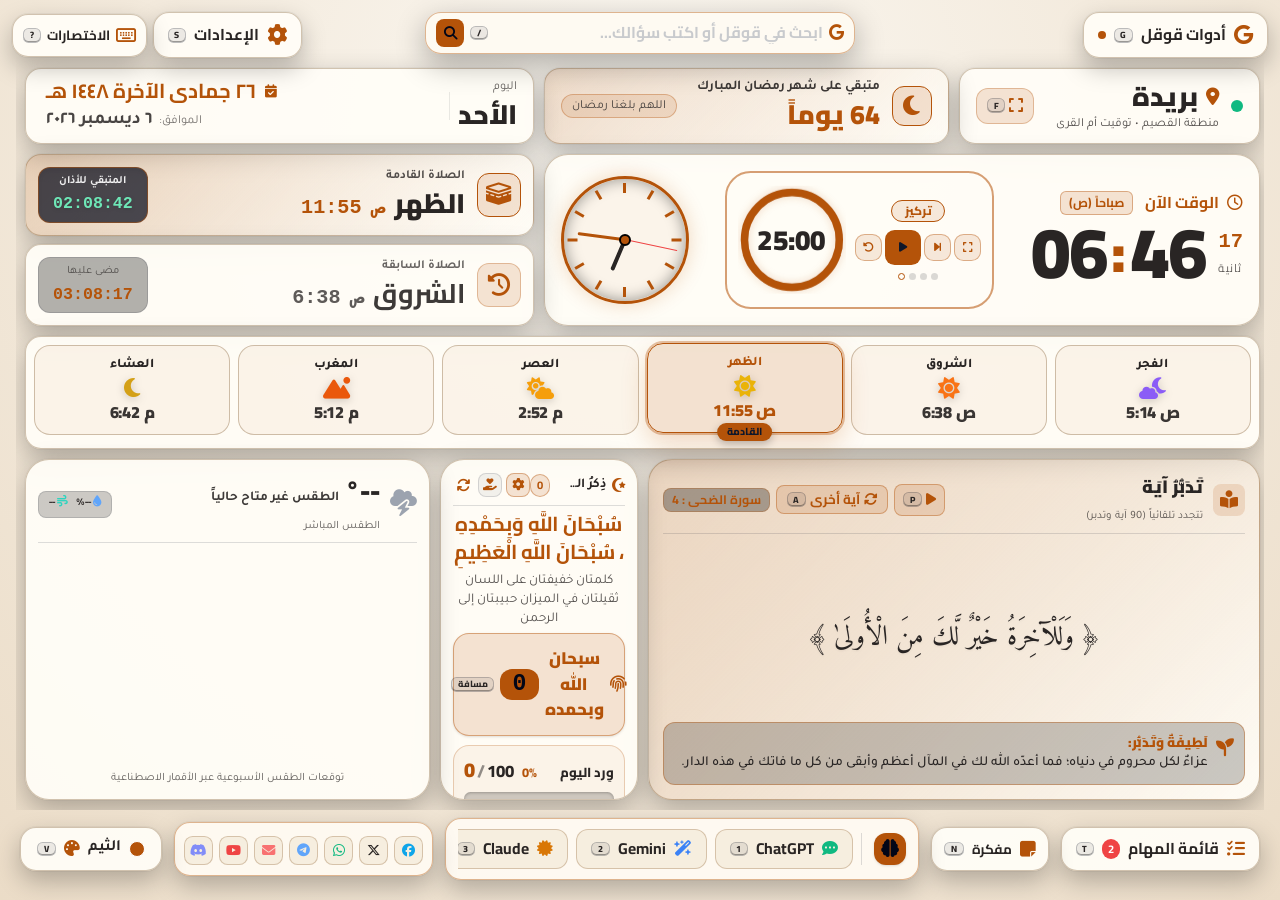
==== commit b66e0100: "Add files via upload" ====
--- a/index.html
+++ b/index.html
@@ -7,10 +7,13 @@
   
   <link rel="icon" href="data:image/svg+xml,%3Csvg xmlns='http://www.w3.org/2000/svg' viewBox='0 0 100 100'%3E%3Ctext y='.9em' font-size='90'%3E%F0%9F%95%8C%3C/text%3E%3C/svg%3E">
 
-  <!-- Google Fonts -->
+  <!-- Offline-First Performance & Icon Fallback Engine (v2.0.0) -->
+  <link rel="stylesheet" href="offline-icons.css">
+
+  <!-- Google Fonts (Asynchronous / Non-Blocking) -->
   <link rel="preconnect" href="https://fonts.googleapis.com">
   <link rel="preconnect" href="https://fonts.gstatic.com" crossorigin>
-  <link href="https://fonts.googleapis.com/css2?family=Amiri+Quran&family=Amiri:wght@400;700&family=Cairo:wght@400;600;700;800;900&family=Tajawal:wght@400;500;700;800;900&display=swap" rel="stylesheet">
+  <link id="googleFontsLink" href="https://fonts.googleapis.com/css2?family=Amiri+Quran&family=Amiri:wght@400;700&family=Cairo:wght@400;600;700;800;900&family=Tajawal:wght@400;500;700;800;900&display=swap" rel="stylesheet">
   
   <!-- Pre-compiled Static Tailwind CSS (Zero Runtime JIT Overhead) -->
   <style id="tailwind-static">
--- a/offline-icons.css
+++ b/offline-icons.css
@@ -0,0 +1,179 @@
+/**
+ * New Tab Smart v2.0.0 — Offline-First Performance & Icon Fallback Stylesheet
+ * 1) يضمن عرض الخطوط والأيقونات فوراً (0ms FOUT) حتى عند انقطاع الإنترنت بالكامل.
+ * 2) يفعّل تحسينات content-visibility للنوافذ المخفية لتخفيض استهلاك الذاكرة (RAM) في التبويبات المتعددة.
+ */
+
+/* تحسينات الأداء والذاكرة للنوافذ المنبثقة غير النشطة */
+.hidden[id$="Modal"],
+.hidden[id$="Popover"],
+#focusOverlay.hidden,
+#kahfOverlay.hidden {
+  content-visibility: hidden !important;
+  contain-intrinsic-size: 0px 0px;
+}
+
+/* إيقاف الحركات الدورية في التبويبات الخلفية لتوفير المعالج والبطارية 100% */
+body.tab-hidden *,
+body.tab-hidden *::before,
+body.tab-hidden *::after {
+  animation-play-state: paused !important;
+  transition: none !important;
+}
+
+/* سلاسل خطوط نظام محلية احتياطية فورية */
+.font-cairo {
+  font-family: 'Cairo', 'Segoe UI', Tahoma, system-ui, -apple-system, sans-serif;
+}
+.font-tajawal {
+  font-family: 'Tajawal', 'Segoe UI', Tahoma, system-ui, -apple-system, sans-serif;
+}
+.font-quran {
+  font-family: 'Amiri Quran', 'Amiri', 'Traditional Arabic', 'Geeza Pro', serif;
+}
+
+/* نظام الأيقونات الاحتياطي المحلي عند انقطاع الإنترنت (Offline Mode) */
+body.offline-icons .fa-solid,
+body.offline-icons .fa-regular,
+body.offline-icons .fa-brands {
+  font-family: system-ui, -apple-system, "Segoe UI Symbol", "Apple Color Emoji", "Noto Color Emoji", sans-serif !important;
+  font-style: normal;
+  font-weight: normal;
+  display: inline-flex;
+  align-items: center;
+  justify-content: center;
+  line-height: 1;
+}
+
+body.offline-icons .fa-mosque::before { content: "🕌"; }
+body.offline-icons .fa-kaaba::before { content: "🕋"; }
+body.offline-icons .fa-star-and-crescent::before { content: "☪"; }
+body.offline-icons .fa-book-quran::before,
+body.offline-icons .fa-book-open::before,
+body.offline-icons .fa-book-open-reader::before { content: "📖"; }
+body.offline-icons .fa-sun::before { content: "☀"; }
+body.offline-icons .fa-moon::before { content: "🌙"; }
+body.offline-icons .fa-cloud::before { content: "☁"; }
+body.offline-icons .fa-cloud-sun::before,
+body.offline-icons .fa-mountain-sun::before { content: "⛅"; }
+body.offline-icons .fa-cloud-moon::before { content: "☁"; }
+body.offline-icons .fa-cloud-rain::before,
+body.offline-icons .fa-cloud-showers-heavy::before { content: "🌧"; }
+body.offline-icons .fa-cloud-bolt::before,
+body.offline-icons .fa-bolt::before { content: "⚡"; }
+body.offline-icons .fa-snowflake::before { content: "❄"; }
+body.offline-icons .fa-smog::before,
+body.offline-icons .fa-wind::before { content: "💨"; }
+body.offline-icons .fa-droplet::before { content: "💧"; }
+body.offline-icons .fa-bell::before { content: "🔔"; }
+body.offline-icons .fa-bell-slash::before { content: "🔕"; }
+body.offline-icons .fa-clock::before,
+body.offline-icons .fa-clock-rotate-left::before { content: "🕒"; }
+body.offline-icons .fa-hourglass-half::before,
+body.offline-icons .fa-hourglass-start::before { content: "⏳"; }
+body.offline-icons .fa-calendar-days::before,
+body.offline-icons .fa-calendar-check::before { content: "📅"; }
+body.offline-icons .fa-location-dot::before,
+body.offline-icons .fa-location-arrow::before,
+body.offline-icons .fa-location-crosshairs::before,
+body.offline-icons .fa-crosshairs::before { content: "📍"; }
+body.offline-icons .fa-magnifying-glass::before,
+body.offline-icons .fa-search::before { content: "🔍"; }
+body.offline-icons .fa-gear::before,
+body.offline-icons .fa-user-gear::before,
+body.offline-icons .fa-sliders::before { content: "⚙"; }
+body.offline-icons .fa-palette::before { content: "🎨"; }
+body.offline-icons .fa-play::before { content: "▶"; }
+body.offline-icons .fa-pause::before { content: "⏸"; }
+body.offline-icons .fa-stop::before { content: "⏹"; }
+body.offline-icons .fa-forward-step::before { content: "⏭"; }
+body.offline-icons .fa-volume-high::before,
+body.offline-icons .fa-music::before,
+body.offline-icons .fa-file-audio::before { content: "🔊"; }
+body.offline-icons .fa-check::before,
+body.offline-icons .fa-circle-check::before,
+body.offline-icons .fa-list-check::before { content: "✓"; }
+body.offline-icons .fa-xmark::before { content: "✕"; }
+body.offline-icons .fa-plus::before { content: "+"; }
+body.offline-icons .fa-minus::before { content: "−"; }
+body.offline-icons .fa-trash-can::before,
+body.offline-icons .fa-eraser::before { content: "🗑"; }
+body.offline-icons .fa-rotate::before,
+body.offline-icons .fa-rotate-left::before,
+body.offline-icons .fa-rotate-right::before,
+body.offline-icons .fa-arrows-rotate::before { content: "↻"; }
+body.offline-icons .fa-expand::before,
+body.offline-icons .fa-maximize::before,
+body.offline-icons .fa-up-right-and-down-left-from-center::before { content: "⛶"; }
+body.offline-icons .fa-compress::before { content: "🗗"; }
+body.offline-icons .fa-eye::before { content: "👁"; }
+body.offline-icons .fa-eye-slash::before { content: "🚫"; }
+body.offline-icons .fa-language::before,
+body.offline-icons .fa-globe::before,
+body.offline-icons .fa-earth-asia::before { content: "🌐"; }
+body.offline-icons .fa-note-sticky::before,
+body.offline-icons .fa-feather::before { content: "📝"; }
+body.offline-icons .fa-floppy-disk::before,
+body.offline-icons .fa-file-arrow-down::before { content: "💾"; }
+body.offline-icons .fa-file-arrow-up::before { content: "📂"; }
+body.offline-icons .fa-keyboard::before { content: "⌨"; }
+body.offline-icons .fa-wand-magic-sparkles::before,
+body.offline-icons .fa-gem::before { content: "✨"; }
+body.offline-icons .fa-hand-holding-heart::before { content: "🤲"; }
+body.offline-icons .fa-seedling::before { content: "🌱"; }
+body.offline-icons .fa-fire::before { content: "🔥"; }
+body.offline-icons .fa-rocket::before { content: "🚀"; }
+body.offline-icons .fa-brain::before { content: "🧠"; }
+body.offline-icons .fa-code::before { content: "💻"; }
+body.offline-icons .fa-circle-info::before { content: "ℹ"; }
+body.offline-icons .fa-circle-exclamation::before,
+body.offline-icons .fa-triangle-exclamation::before { content: "⚠"; }
+body.offline-icons .fa-arrow-up-right-from-square::before,
+body.offline-icons .fa-external-link-alt::before { content: "↗"; }
+body.offline-icons .fa-arrows-up-down-left-right::before,
+body.offline-icons .fa-up-down-left-right::before { content: "✥"; }
+body.offline-icons .fa-arrows-left-right::before,
+body.offline-icons .fa-right-left::before { content: "⇄"; }
+body.offline-icons .fa-grip-vertical::before,
+body.offline-icons .fa-grip-lines::before { content: "⋮"; }
+body.offline-icons .fa-table-cells::before,
+body.offline-icons .fa-table-cells-large::before,
+body.offline-icons .fa-border-all::before,
+body.offline-icons .fa-layer-group::before,
+body.offline-icons .fa-shapes::before { content: "⊞"; }
+body.offline-icons .fa-spinner::before { content: "◌"; }
+body.offline-icons .fa-circle::before,
+body.offline-icons .fa-certificate::before,
+body.offline-icons .fa-asterisk::before { content: "●"; }
+body.offline-icons .fa-envelope::before { content: "✉"; }
+body.offline-icons .fa-comments::before,
+body.offline-icons .fa-comment-dots::before,
+body.offline-icons .fa-comment-dot::before { content: "💬"; }
+body.offline-icons .fa-video::before,
+body.offline-icons .fa-film::before { content: "🎬"; }
+body.offline-icons .fa-images::before { content: "🖼"; }
+body.offline-icons .fa-newspaper::before { content: "📰"; }
+body.offline-icons .fa-chart-line::before,
+body.offline-icons .fa-wave-square::before { content: "📈"; }
+body.offline-icons .fa-address-book::before,
+body.offline-icons .fa-circle-user::before { content: "👤"; }
+body.offline-icons .fa-share-nodes::before { content: "🔗"; }
+body.offline-icons .fa-text-height::before { content: "↕"; }
+body.offline-icons .fa-hand-pointer::before,
+body.offline-icons .fa-fingerprint::before { content: "👆"; }
+body.offline-icons .fa-face-smile::before { content: "😊"; }
+body.offline-icons .fa-flask::before,
+body.offline-icons .fa-flask-vial::before { content: "🧪"; }
+body.offline-icons .fa-sailboat::before { content: "⛵"; }
+body.offline-icons .fa-fish::before { content: "🐟"; }
+body.offline-icons .fa-google::before { content: "G"; font-weight: 800; }
+body.offline-icons .fa-youtube::before { content: "▶"; }
+body.offline-icons .fa-github::before { content: "⌥"; }
+body.offline-icons .fa-whatsapp::before { content: "✆"; }
+body.offline-icons .fa-telegram::before { content: "➤"; }
+body.offline-icons .fa-x-twitter::before { content: "𝕏"; }
+body.offline-icons .fa-facebook::before,
+body.offline-icons .fa-meta::before { content: "f"; font-weight: 800; }
+body.offline-icons .fa-microsoft::before { content: "⊞"; }
+body.offline-icons .fa-discord::before { content: "🎮"; }
+body.offline-icons .fa-google-drive::before { content: "△"; }
